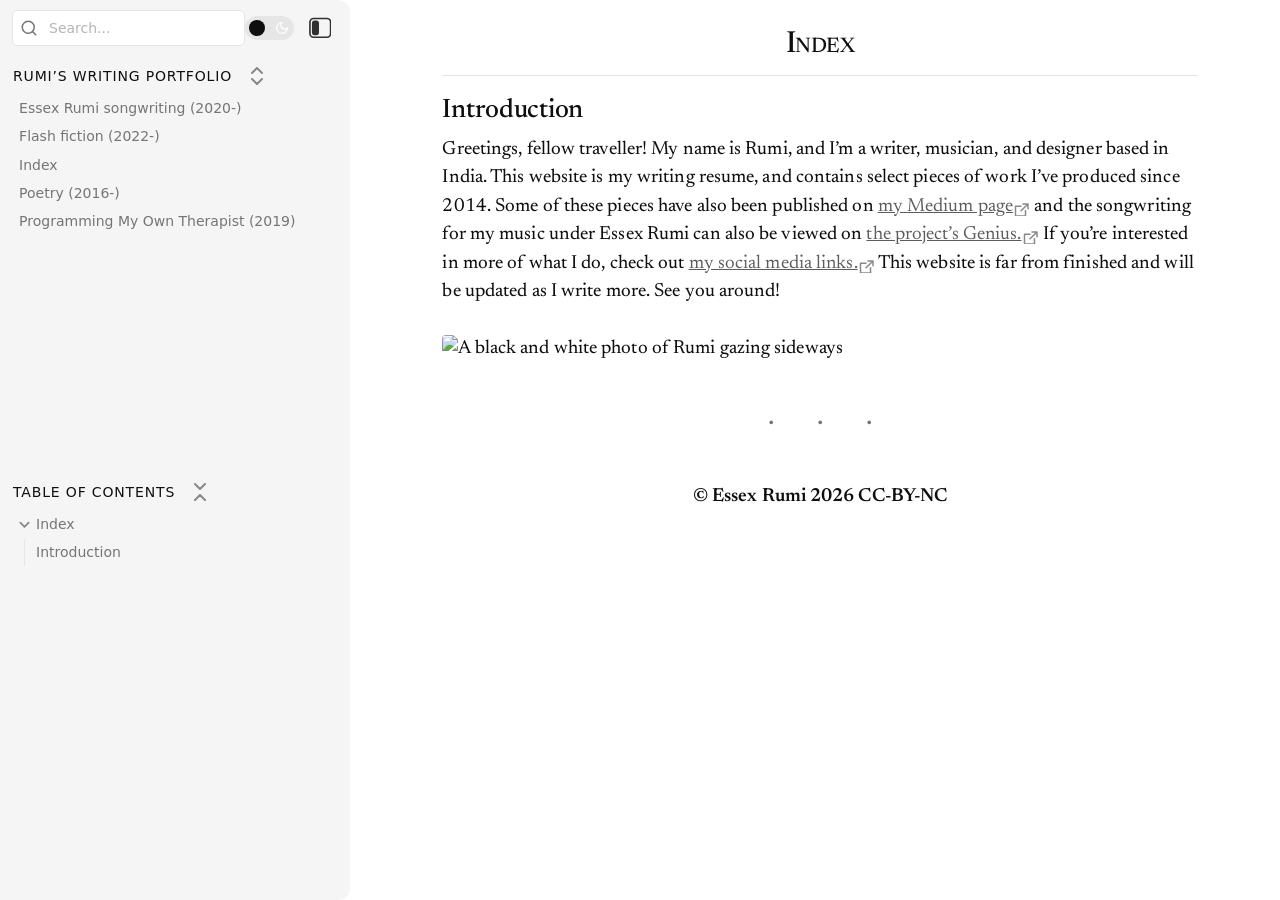
==== writing/index.html @ 27c6ccb7 "Moved files to Writing subdomain" ====
<!DOCTYPE html> <html lang="en"><head>
<title>Index</title>
<base href=".">
<meta name="pathname" content="index.html">
<meta name="description" content="Rumi’s Writing Portfolio - Index">
<meta property="og:title" content="Index">
<meta property="og:description" content="Rumi’s Writing Portfolio - Index">
<meta property="og:type" content="website">
<meta property="og:url" content="index.html">
<meta property="og:image" content="https://i.imgur.com/vzbxaIV.jpeg">
<meta charset="UTF-8"><meta property="og:site_name" content="Rumi’s Writing Portfolio"><meta name="viewport" content="width=device-width, initial-scale=1.0, user-scalable=yes, minimum-scale=1.0, maximum-scale=5.0"><script async="" id="webpage-script" src="site-lib/scripts/webpage.js" onload="this.onload=null;this.setAttribute(&quot;loaded&quot;, &quot;true&quot;)"></script><link rel="icon" href="site-lib/media/favicon.png"><link rel="preload" href="site-lib/styles/snippets.css" as="style" onload="this.onload=null;this.rel='stylesheet'"><noscript><link rel="stylesheet" href="site-lib/styles/snippets.css"></noscript><link rel="stylesheet" href="site-lib/styles/obsidian.css"><link rel="stylesheet" href="site-lib/styles/theme.css"><link rel="preload" href="site-lib/styles/global-variable-styles.css" as="style" onload="this.onload=null;this.rel='stylesheet'"><noscript><link rel="stylesheet" href="site-lib/styles/global-variable-styles.css"></noscript><link rel="preload" href="site-lib/styles/supported-plugins.css" as="style" onload="this.onload=null;this.rel='stylesheet'"><noscript><link rel="stylesheet" href="site-lib/styles/supported-plugins.css"></noscript><link rel="preload" href="site-lib/styles/main-styles.css" as="style" onload="this.onload=null;this.rel='stylesheet'"><noscript><link rel="stylesheet" href="site-lib/styles/main-styles.css"></noscript><style>body{--line-width:40em;--line-width-adaptive:40em;--file-line-width:40em;--sidebar-width:min(20em, 80vw);--collapse-arrow-size:11px;--tree-vertical-spacing:1.3em;--sidebar-margin:12px}:root{background-color:#202124}.sidebar{height:100%;font-size:14px;z-index:10;min-width:calc(var(--sidebar-width) + var(--divider-width-hover));max-width:calc(var(--sidebar-width) + var(--divider-width-hover));position:relative;overflow:hidden;overflow:clip;transition:min-width ease-in-out,max-width ease-in-out;transition-duration:.2s;contain:size}#left-sidebar{left:0}#right-sidebar{right:0}.sidebar.is-collapsed{min-width:0;max-width:0}.sidebar.floating{position:absolute}.sidebar .leaf-content{height:100%;min-width:calc(var(--sidebar-width) - var(--divider-width-hover));top:0;padding:var(--sidebar-margin);padding-top:4em;line-height:var(--line-height-tight);background-color:var(--background-secondary);transition:background-color,border-right,border-left,box-shadow;transition-duration:var(--color-fade-speed);transition-timing-function:ease-in-out;position:absolute;display:flex;flex-direction:column}.sidebar:not(.is-collapsed) .leaf-content{min-width:calc(max(100%,var(--sidebar-width)) - 3px);max-width:calc(max(100%,var(--sidebar-width)) - 3px)}#left-sidebar-content{left:0;border-top-right-radius:var(--radius-l);border-bottom-right-radius:var(--radius-l)}#right-sidebar-content{right:0;border-top-left-radius:var(--radius-l);border-bottom-left-radius:var(--radius-l)}.sidebar #left-sidebar-content,.sidebar #right-sidebar-content{contain:none!important;container-type:normal!important;animation:none!important}.sidebar:has(.leaf-content:empty):has(.topbar-content:empty){display:none}.sidebar-topbar{height:calc(2.3em + 2 * var(--sidebar-margin));width:var(--sidebar-width);padding:var(--sidebar-margin);z-index:1;position:fixed;display:flex;align-items:center;transition:width ease-in-out;transition-duration:inherit}.sidebar.is-collapsed .sidebar-topbar{width:calc(2.3em + var(--sidebar-margin) * 2)}.sidebar .sidebar-topbar.is-collapsed{width:0}#left-sidebar .sidebar-topbar{left:0;flex-direction:row;border-top-right-radius:var(--radius-l)}#right-sidebar .sidebar-topbar{right:0;flex-direction:row-reverse;border-top-left-radius:var(--radius-l)}#left-sidebar .topbar-content{margin-right:calc(2.3em + var(--sidebar-margin));flex-direction:row}#right-sidebar .topbar-content{margin-left:calc(2.3em + var(--sidebar-margin));flex-direction:row-reverse}.topbar-content{overflow:hidden visible;overflow:clip visible;width:100%;height:100%;display:flex;align-items:center;transition:inherit}.sidebar.is-collapsed .topbar-content{width:0;transition:inherit}.clickable-icon.sidebar-collapse-icon{background-color:transparent;color:var(--icon-color-focused);padding:2px!important;margin:0!important;height:100%!important;width:2.3em!important;margin-inline:0.14em!important;position:absolute}#left-sidebar .clickable-icon.sidebar-collapse-icon{right:var(--sidebar-margin)}#right-sidebar .clickable-icon.sidebar-collapse-icon{transform:scaleX(-1);transform-origin:center;left:var(--sidebar-margin)}.clickable-icon.sidebar-collapse-icon svg.svg-icon{width:80%;height:80%}.sidebar:not(.is-collapsed) .clickable-icon.sidebar-collapse-icon svg.svg-icon .sidebar-toggle-icon-inner{width:24%}.feature-title{margin-left:1px;text-transform:uppercase;letter-spacing:.06em;margin-top:.75em;margin-bottom:.75em}.feature-header{display:flex;align-items:center;padding-top:0;font-size:1em;padding-left:0}body.floating-sidebars .sidebar{position:absolute}body{transition:background-color var(--color-fade-speed) ease-in-out}#navbar:not(:empty){display:flex;align-items:center;justify-content:space-between;padding:.5em 1em;width:100%}#main{display:flex;flex-direction:column;height:100%;width:100%;align-items:stretch;justify-content:center}#main-horizontal{display:flex;flex-direction:row;flex-grow:1;width:100%;align-items:stretch;justify-content:center}#center-content{flex-basis:100%;max-width:100%;width:100%;height:100%;display:flex;flex-direction:column;align-items:center;transition:opacity .2s ease-in-out;contain:inline-size}.hide{opacity:0!important;transition:opacity .2s ease-in-out;pointer-events:none}#center-content>.obsidian-document{padding-left:2em;padding-right:1em;margin-bottom:0;width:100%;width:-webkit-fill-available;width:-moz-available;width:fill-available;transition:background-color var(--color-fade-speed) ease-in-out;border-top-right-radius:var(--window-radius,var(--radius-m));border-top-left-radius:var(--window-radius,var(--radius-m));overflow-x:hidden!important;overflow-y:auto!important;display:flex!important;flex-direction:column!important;align-items:center!important;contain:inline-size}body #center-content>.obsidian-document>.markdown-preview-sizer{padding-bottom:80vh;width:100%;max-width:var(--line-width);flex-basis:var(--line-width);transition:background-color var(--color-fade-speed) ease-in-out;contain:inline-size}#center-content>.obsidian-document>div{width:100%!important;transition:background-color var(--color-fade-speed) ease-in-out;contain:inline-size}#center-content>.obsidian-document:not([data-type=markdown]).embed{display:flex;padding:1em;height:100%;width:100%;align-items:center;justify-content:center}#center-content>.obsidian-document:not([data-type=markdown]).embed>*{max-width:100%;max-height:100%;object-fit:contain}:not(h1,h2,h3,h4,h5,h6,li):has(> :is(.math,table)){overflow-x:auto!important}#center-content>.obsidian-document:not([data-type=markdown]){overflow-x:auto;contain:content;padding:0;margin:0;height:100%}.obsidian-document[data-type=attachment]{display:flex;flex-direction:column;align-items:center;justify-content:center;height:100%;width:100%}.obsidian-document[data-type=attachment]>*{outline:0;border:none;box-shadow:none}.obsidian-document[data-type=attachment] :is(img){max-width:90%;max-height:90%;object-fit:contain}.obsidian-document[data-type=attachment]>:is(audio){width:100%;max-width:min(90%,var(--line-width))}.obsidian-document[data-type=attachment]>:is(embed,iframe,video){width:100%;height:100%;max-width:100%;max-height:100%;object-fit:contain}.canvas-wrapper>:is(.header,.footer){z-index:100;position:absolute;display:flex;justify-content:center;flex-direction:column;width:100%;align-items:center}.scroll-highlight{position:absolute;width:100%;height:100%;pointer-events:none;z-index:1000;background-color:hsla(var(--color-accent-hsl),.25);opacity:0;padding:1em;inset:50%;translate:-50% -50%;border-radius:var(--radius-s)}</style><script defer="">async function loadIncludes(){let e=document.querySelectorAll("link[itemprop='include']");for(const t of e){let e=t.getAttribute("href");try{let o="";if(e.startsWith("https:")||e.startsWith("http:")||"file:"!=window.location.protocol){const n=await fetch(e);if(!n.ok){console.log("Could not include file: "+e),t?.remove();continue}o=await n.text()}else{const t=document.getElementById(btoa(encodeURI(e)));if(t){const e=JSON.parse(decodeURI(atob(t.getAttribute("value")??"")));o=e?.data??""}}let n=document.createRange().createContextualFragment(o);t.before(n),t.remove(),console.log("Included text: "+o),console.log("Included file: "+e)}catch(o){t?.remove(),console.log("Could not include file: "+e,o);continue}}}document.addEventListener("DOMContentLoaded",(()=>{loadIncludes()}));let isFileProtocol="file:"==location.protocol;function waitLoadScripts(e,t){let o=e.map((e=>document.getElementById(e+"-script")));!function e(n){let l=o[n],c=n+1;l?(l&&"true"!=l.getAttribute("loaded")||n<o.length&&e(c),n<o.length&&l.addEventListener("load",(()=>e(c)))):n<o.length?e(c):t()}(0)}</script></head><body class="publish css-settings-manager mod-windows is-hidden-frameless styled-scrollbars show-view-header minimal-default-light minimal-flexoki-dark borders-none colorful-frame links-int-on links-ext-on full-width-media trim-cols h1-l sidebar-tabs-plain-square tab-names-on table-lines tabs-plain-square is-focused"><script defer="">let theme=localStorage.getItem("theme")||(window.matchMedia("(prefers-color-scheme: dark)").matches?"dark":"light");"dark"==theme?(document.body.classList.add("theme-dark"),document.body.classList.remove("theme-light")):(document.body.classList.add("theme-light"),document.body.classList.remove("theme-dark")),window.innerWidth<480?document.body.classList.add("is-phone"):window.innerWidth<768?document.body.classList.add("is-tablet"):window.innerWidth<1024?document.body.classList.add("is-small-screen"):document.body.classList.add("is-large-screen")</script><div id="main"><div id="navbar"></div><div id="main-horizontal"><div id="left-content" class="leaf" style="--sidebar-width: var(--sidebar-width-left);"><div id="left-sidebar" class="sidebar"><div class="sidebar-handle"></div><div class="sidebar-topbar"><div class="topbar-content"><div id="search-container"><div id="search-wrapper"><input enterkeyhint="search" type="search" spellcheck="false" placeholder="Search..."><div aria-label="Clear search" id="search-clear-button"></div></div></div><label class="theme-toggle-container" for="theme-toggle-input" id=""><input class="theme-toggle-input" type="checkbox" id="theme-toggle-input"><div class="toggle-background"></div></label></div><div class="clickable-icon sidebar-collapse-icon"><svg xmlns="http://www.w3.org/2000/svg" width="24" height="24" viewBox="0 0 24 24" fill="none" stroke="currentColor" stroke-width="2" stroke-linecap="round" stroke-linejoin="round" class="svg-icon sidebar-toggle-button-icon"><rect x="1" y="2" width="22" height="20" rx="4"></rect><rect x="4" y="5" width="2" height="14" rx="2" fill="currentColor" class="sidebar-toggle-icon-inner"></rect></svg></div></div><div class="sidebar-content-wrapper"><div id="left-sidebar-content" class="leaf-content"><link itemprop="include" href="site-lib/html/file-tree-content.html"><div id="outline" class=" tree-container"><div class="feature-header"><div class="feature-title">Table Of Contents</div><button class="clickable-icon nav-action-button tree-collapse-all" aria-label="Collapse All"><svg xmlns="http://www.w3.org/2000/svg" width="24" height="24" viewBox="0 0 24 24" fill="none" stroke="currentColor" stroke-width="2" stroke-linecap="round" stroke-linejoin="round"></svg></button></div><div class="tree-item mod-collapsible" data-depth="1"><a class="tree-item-self is-clickable mod-collapsible" href="#Index_0" data-path="#Index_0"><div class="tree-item-icon collapse-icon"><svg xmlns="http://www.w3.org/2000/svg" width="24" height="24" viewBox="0 0 24 24" fill="none" stroke="currentColor" stroke-width="2" stroke-linecap="round" stroke-linejoin="round" class="svg-icon right-triangle"><path d="M3 8L12 17L21 8"></path></svg></div><div class="tree-item-inner heading-link" heading-name="Index">Index</div></a><div class="tree-item-children"><div class="tree-item" data-depth="2"><a class="tree-item-self is-clickable" href="#Introduction_0" data-path="#Introduction_0"><div class="tree-item-inner heading-link" heading-name="Introduction">Introduction</div></a><div class="tree-item-children"></div></div></div></div></div></div></div><script defer="">let ls = document.querySelector("#left-sidebar"); ls.classList.toggle("is-collapsed", window.innerWidth < 768); ls.style.setProperty("--sidebar-width", localStorage.getItem("sidebar-left-width"));</script></div></div><div id="center-content" class="leaf"><div class="obsidian-document markdown-preview-view markdown-rendered node-insert-event is-readable-line-width show-indentation-guide" data-type="markdown"><style id="MJX-CHTML-styles"></style><div class="markdown-preview-sizer markdown-preview-section"><div class="header"><h1 class="page-title heading" id="Index_0">Index</h1><div class="data-bar"></div></div><div class="markdown-preview-pusher" style="width: 1px; height: 0.1px; margin-bottom: 0px;"></div><div class="el-h2"><h2 data-heading="Introduction" dir="auto" class="heading" id="Introduction_0"><span class="heading-collapse-indicator collapse-indicator collapse-icon"><svg xmlns="http://www.w3.org/2000/svg" width="24" height="24" viewBox="0 0 24 24" fill="none" stroke="currentColor" stroke-width="2" stroke-linecap="round" stroke-linejoin="round" class="svg-icon right-triangle"><path d="M3 8L12 17L21 8"></path></svg></span>Introduction</h2></div><div class="el-p"><p dir="auto">Greetings, fellow traveller! My name is Rumi, and I’m a writer, musician, and designer based in India. This website is my writing resume, and contains select pieces of work I’ve produced since 2014. Some of these pieces have also been published on <a data-tooltip-position="top" aria-label="https://essexrumi.medium.com/" rel="noopener nofollow" class="external-link is-unresolved" href="https://essexrumi.medium.com/" target="_self">my Medium page</a> and the songwriting for my music under Essex Rumi can also be viewed on <a data-tooltip-position="top" aria-label="https://genius.com/artists/Essex-rumi" rel="noopener nofollow" class="external-link is-unresolved" href="https://genius.com/artists/Essex-rumi" target="_self">the project’s Genius.</a> If you’re interested in more of what I do, check out <a data-tooltip-position="top" aria-label="https://linktr.ee/essexrumi" rel="noopener nofollow" class="external-link is-unresolved" href="https://linktr.ee/essexrumi" target="_self">my social media links.</a> This website is far from finished and will be updated as I write more. See you around!<br>
<br>
<img alt="A black and white photo of Rumi gazing sideways" src="https://i.imgur.com/vzbxaIV.jpeg" referrerpolicy="no-referrer" target="_self" class="is-unresolved"></p></div><div class="el-hr"><hr></div><div class="el-p"><p dir="auto"><b> </b></p><center><b> © Essex Rumi 2026 CC-BY-NC </b></center><b> </b><p dir="auto"></p></div><div class="footer"><div class="data-bar"></div></div></div></div></div><div id="right-content" class="leaf" style="--sidebar-width: var(--sidebar-width-right);"><div id="right-sidebar" class="sidebar"><div class="sidebar-handle"></div><div class="sidebar-topbar"><div class="topbar-content"></div><div class="clickable-icon sidebar-collapse-icon"><svg xmlns="http://www.w3.org/2000/svg" width="24" height="24" viewBox="0 0 24 24" fill="none" stroke="currentColor" stroke-width="2" stroke-linecap="round" stroke-linejoin="round" class="svg-icon sidebar-toggle-button-icon"><rect x="1" y="2" width="22" height="20" rx="4"></rect><rect x="4" y="5" width="2" height="14" rx="2" fill="currentColor" class="sidebar-toggle-icon-inner"></rect></svg></div></div><div class="sidebar-content-wrapper"><div id="right-sidebar-content" class="leaf-content"></div></div><script defer="">let rs = document.querySelector("#right-sidebar"); rs.classList.toggle("is-collapsed", window.innerWidth < 768); rs.style.setProperty("--sidebar-width", localStorage.getItem("sidebar-right-width"));</script></div></div></div></div></body></html>
---- writing/site-lib/styles/snippets.css ----
:root{--fs:1.9}.cm-s-obsidian pre.cm-line{line-height:var(--fs)!important}.cm-content .HyperMD-codeblock{line-height:var(--fs)!important}.markdown-source-view.is-live-preview .HyperMD-codeblock .cm-line,.markdown-source-view:not(.is-live-preview) .HyperMD-codeblock .cm-line{line-height:var(--fs)!important}.cm-line:has(span.cm-inline-code){line-height:var(--fs)!important}.markdown-rendered pre{line-height:var(--fs)!important}.markdown-rendered pre code{line-height:var(--fs)!important}.markdown-rendered code:not(pre code){line-height:var(--fs)!important}.clickable-icon[aria-label*="Current view:"]{display:none}.markdown-preview-view pre code,.markdown-source-view.mod-cm6 .cm-editor .cm-content .HyperMD-codeblock{padding-left:0!important;padding-right:0!important}.markdown-preview-view code,.markdown-source-view.mod-cm6 .cm-editor .cm-content .cm-inline-code{padding-left:0!important;padding-right:0!important}.theme-dark .status-bar{color:#8c8c8c!important}.theme-dark .status-bar:hover{color:#8c8c8c!important}#main-horizontal-right{font-size:small}:root{--fs:-0.1em}.cm-s-obsidian .HyperMD-codeblock{letter-spacing:var(--fs)}.markdown-source-view.mod-cm6 .cm-inline-code{letter-spacing:var(--fs)}.markdown-source-view.mod-cm6 .cm-line span.cm-inline-code{letter-spacing:var(--fs)}.markdown-source-view.mod-cm6 .cm-line span.cm-comment,.markdown-source-view.mod-cm6 .cm-line span.cm-string{letter-spacing:var(--fs)}.CodeMirror pre span.cm-inline-code{letter-spacing:var(--fs)}.CodeMirror pre span.cm-comment,.CodeMirror pre span.cm-string{letter-spacing:var(--fs)}body{--text-letter-spacing:0.005em}.cm-s-obsidian,.markdown-preview-view,.markdown-rendered{letter-spacing:var(--text-letter-spacing)}.cm-s-obsidian .cm-line-code,.cm-s-obsidian .cm-line-inline-code,.markdown-preview-view code,.markdown-preview-view pre{letter-spacing:normal}.theme-dark{-webkit-font-smoothing:antialiased;-moz-osx-font-smoothing:grayscale;text-rendering:optimizeLegibility;-webkit-tap-highlight-color:transparent}.theme-light{-webkit-font-smoothing:antialiased;-moz-osx-font-smoothing:grayscale;text-rendering:optimizeLegibility;-webkit-tap-highlight-color:transparent}.theme-dark{--normal-weight:340;--code-weight:230}.theme-light{--normal-weight:440;--code-weight:400}.cm-hmd-frontmatter,.cm-s-obsidian .HyperMD-codeblock,.cm-s-obsidian .HyperMD-table-row,.cm-s-obsidian span.cm-inline-code,.markdown-preview-view code{font-weight:var(--code-weight)!important}.view-header-breadcrumb,.view-header-breadcrumb-separator,.view-header-title{font-size:13.5px}body{--hr-thickness:0px}.markdown-rendered hr,.markdown-source-view hr{border:none;background-color:transparent;text-align:center;margin-block:1.75em;padding-bottom:.5em}.markdown-rendered hr::after,.markdown-source-view hr::after{content:"...";display:inline-block;letter-spacing:1.5em;padding-left:1.5em;font-size:1.5em;color:var(--text-muted)}h1{text-align:center}h1+h2{margin-top:.8em!important}h2+h3{margin-top:.8em!important}
---- writing/site-lib/styles/snippets.css ----
:root{--fs:1.9}.cm-s-obsidian pre.cm-line{line-height:var(--fs)!important}.cm-content .HyperMD-codeblock{line-height:var(--fs)!important}.markdown-source-view.is-live-preview .HyperMD-codeblock .cm-line,.markdown-source-view:not(.is-live-preview) .HyperMD-codeblock .cm-line{line-height:var(--fs)!important}.cm-line:has(span.cm-inline-code){line-height:var(--fs)!important}.markdown-rendered pre{line-height:var(--fs)!important}.markdown-rendered pre code{line-height:var(--fs)!important}.markdown-rendered code:not(pre code){line-height:var(--fs)!important}.clickable-icon[aria-label*="Current view:"]{display:none}.markdown-preview-view pre code,.markdown-source-view.mod-cm6 .cm-editor .cm-content .HyperMD-codeblock{padding-left:0!important;padding-right:0!important}.markdown-preview-view code,.markdown-source-view.mod-cm6 .cm-editor .cm-content .cm-inline-code{padding-left:0!important;padding-right:0!important}.theme-dark .status-bar{color:#8c8c8c!important}.theme-dark .status-bar:hover{color:#8c8c8c!important}#main-horizontal-right{font-size:small}:root{--fs:-0.1em}.cm-s-obsidian .HyperMD-codeblock{letter-spacing:var(--fs)}.markdown-source-view.mod-cm6 .cm-inline-code{letter-spacing:var(--fs)}.markdown-source-view.mod-cm6 .cm-line span.cm-inline-code{letter-spacing:var(--fs)}.markdown-source-view.mod-cm6 .cm-line span.cm-comment,.markdown-source-view.mod-cm6 .cm-line span.cm-string{letter-spacing:var(--fs)}.CodeMirror pre span.cm-inline-code{letter-spacing:var(--fs)}.CodeMirror pre span.cm-comment,.CodeMirror pre span.cm-string{letter-spacing:var(--fs)}body{--text-letter-spacing:0.005em}.cm-s-obsidian,.markdown-preview-view,.markdown-rendered{letter-spacing:var(--text-letter-spacing)}.cm-s-obsidian .cm-line-code,.cm-s-obsidian .cm-line-inline-code,.markdown-preview-view code,.markdown-preview-view pre{letter-spacing:normal}.theme-dark{-webkit-font-smoothing:antialiased;-moz-osx-font-smoothing:grayscale;text-rendering:optimizeLegibility;-webkit-tap-highlight-color:transparent}.theme-light{-webkit-font-smoothing:antialiased;-moz-osx-font-smoothing:grayscale;text-rendering:optimizeLegibility;-webkit-tap-highlight-color:transparent}.theme-dark{--normal-weight:340;--code-weight:230}.theme-light{--normal-weight:440;--code-weight:400}.cm-hmd-frontmatter,.cm-s-obsidian .HyperMD-codeblock,.cm-s-obsidian .HyperMD-table-row,.cm-s-obsidian span.cm-inline-code,.markdown-preview-view code{font-weight:var(--code-weight)!important}.view-header-breadcrumb,.view-header-breadcrumb-separator,.view-header-title{font-size:13.5px}body{--hr-thickness:0px}.markdown-rendered hr,.markdown-source-view hr{border:none;background-color:transparent;text-align:center;margin-block:1.75em;padding-bottom:.5em}.markdown-rendered hr::after,.markdown-source-view hr::after{content:"...";display:inline-block;letter-spacing:1.5em;padding-left:1.5em;font-size:1.5em;color:var(--text-muted)}h1{text-align:center}h1+h2{margin-top:.8em!important}h2+h3{margin-top:.8em!important}
---- writing/site-lib/styles/obsidian.css ----
.dialog{--csstools-light-dark-toggle--4:var(--csstools-color-scheme--dark) white;--dialog-bg-color:var(--csstools-light-dark-toggle--4, #1c1b22);--csstools-light-dark-toggle--5:var(--csstools-color-scheme--dark) white;--dialog-border-color:var(--csstools-light-dark-toggle--5, #1c1b22);--csstools-light-dark-toggle--33:var(--csstools-color-scheme--dark) rgba(58, 57, 68, 0.2);--dialog-shadow:0 2px 14px 0 var(--csstools-light-dark-toggle--33, #15141a);--csstools-light-dark-toggle--6:var(--csstools-color-scheme--dark) #15141a;--text-primary-color:var(--csstools-light-dark-toggle--6, #fbfbfe);--csstools-light-dark-toggle--7:var(--csstools-color-scheme--dark) #5b5b66;--text-secondary-color:var(--csstools-light-dark-toggle--7, #cfcfd8);--hover-filter:brightness(0.9);--csstools-light-dark-toggle--8:var(--csstools-color-scheme--dark) #0060df;--link-fg-color:var(--csstools-light-dark-toggle--8, #0df);--csstools-light-dark-toggle--9:var(--csstools-color-scheme--dark) #0250bb;--link-hover-fg-color:var(--csstools-light-dark-toggle--9, #80ebff);--csstools-light-dark-toggle--10:var(--csstools-color-scheme--dark) #f0f0f4;--separator-color:var(--csstools-light-dark-toggle--10, #52525e);--textarea-border-color:#8f8f9d;--csstools-light-dark-toggle--11:var(--csstools-color-scheme--dark) white;--textarea-bg-color:var(--csstools-light-dark-toggle--11, #42414d);--textarea-fg-color:var(--text-secondary-color);--csstools-light-dark-toggle--12:var(--csstools-color-scheme--dark) #f0f0f4;--radio-bg-color:var(--csstools-light-dark-toggle--12, #2b2a33);--csstools-light-dark-toggle--13:var(--csstools-color-scheme--dark) #fbfbfe;--radio-checked-bg-color:var(--csstools-light-dark-toggle--13, #15141a);--radio-border-color:#8f8f9d;--csstools-light-dark-toggle--14:var(--csstools-color-scheme--dark) #0060df;--radio-checked-border-color:var(--csstools-light-dark-toggle--14, #0df);--csstools-light-dark-toggle--34:var(--csstools-color-scheme--dark) rgba(21, 20, 26, 0.07);--button-secondary-bg-color:var(--csstools-light-dark-toggle--34, rgba(251, 251, 254, 0.07));--button-secondary-fg-color:var(--text-primary-color);--button-secondary-border-color:var(--button-secondary-bg-color);--csstools-light-dark-toggle--35:var(--csstools-color-scheme--dark) rgba(21, 20, 26, 0.21);--button-secondary-active-bg-color:var(--csstools-light-dark-toggle--35, rgba(251, 251, 254, 0.21));--button-secondary-active-fg-color:var(--button-secondary-fg-color);--button-secondary-active-border-color:var(--button-secondary-bg-color);--csstools-light-dark-toggle--36:var(--csstools-color-scheme--dark) rgba(21, 20, 26, 0.14);--button-secondary-hover-bg-color:var(--csstools-light-dark-toggle--36, rgba(251, 251, 254, 0.14));--button-secondary-hover-fg-color:var(--button-secondary-fg-color);--button-secondary-hover-border-color:var(--button-secondary-hover-bg-color);--button-secondary-disabled-bg-color:var(--button-secondary-bg-color);--button-secondary-disabled-border-color:var(--button-secondary-border-color);--button-secondary-disabled-fg-color:var(--button-secondary-fg-color);--csstools-light-dark-toggle--15:var(--csstools-color-scheme--dark) #0060df;--button-primary-bg-color:var(--csstools-light-dark-toggle--15, #0df);--csstools-light-dark-toggle--16:var(--csstools-color-scheme--dark) #fbfbfe;--button-primary-fg-color:var(--csstools-light-dark-toggle--16, #15141a);--button-primary-border-color:var(--button-primary-bg-color);--csstools-light-dark-toggle--17:var(--csstools-color-scheme--dark) #054096;--button-primary-active-bg-color:var(--csstools-light-dark-toggle--17, #aaf2ff);--button-primary-active-fg-color:var(--button-primary-fg-color);--button-primary-active-border-color:var(--button-primary-active-bg-color);--csstools-light-dark-toggle--18:var(--csstools-color-scheme--dark) #0250bb;--button-primary-hover-bg-color:var(--csstools-light-dark-toggle--18, #80ebff);--button-primary-hover-fg-color:var(--button-primary-fg-color);--button-primary-hover-border-color:var(--button-primary-hover-bg-color);--button-primary-disabled-bg-color:var(--button-primary-bg-color);--button-primary-disabled-border-color:var(--button-primary-border-color);--button-primary-disabled-fg-color:var(--button-primary-fg-color);--button-disabled-opacity:0.4;--csstools-light-dark-toggle--19:var(--csstools-color-scheme--dark) white;--input-text-bg-color:var(--csstools-light-dark-toggle--19, #42414d);--input-text-fg-color:var(--text-primary-color);font-variant:normal;font-size:13px;font-weight:400;line-height:150%;border-radius:4px;padding:12px 16px;--csstools-light-dark-toggle--37:var(--csstools-color-scheme--dark) white;border:1px solid var(--dialog-border-color);--csstools-light-dark-toggle--38:var(--csstools-color-scheme--dark) white;background:var(--dialog-bg-color);--csstools-light-dark-toggle--39:var(--csstools-color-scheme--dark) #15141a;color:var(--text-primary-color);--csstools-light-dark-toggle--40:var(--csstools-color-scheme--dark) rgba(58, 57, 68, 0.2);box-shadow:var(--dialog-shadow)}@supports (color:light-dark(red,red)){.dialog{--dialog-bg-color:light-dark(white, #1c1b22);--dialog-border-color:light-dark(white, #1c1b22);--dialog-shadow:0 2px 14px 0 light-dark(rgba(58, 57, 68, 0.2), #15141a);--text-primary-color:light-dark(#15141a, #fbfbfe);--text-secondary-color:light-dark(#5b5b66, #cfcfd8);--link-fg-color:light-dark(#0060df, #0df);--link-hover-fg-color:light-dark(#0250bb, #80ebff);--separator-color:light-dark(#f0f0f4, #52525e);--textarea-bg-color:light-dark(white, #42414d);--radio-bg-color:light-dark(#f0f0f4, #2b2a33);--radio-checked-bg-color:light-dark(#fbfbfe, #15141a);--radio-checked-border-color:light-dark(#0060df, #0df);--button-secondary-bg-color:light-dark(
    rgba(21, 20, 26, 0.07),
    rgba(251, 251, 254, 0.07)
  );--button-secondary-active-bg-color:light-dark(
    rgba(21, 20, 26, 0.21),
    rgba(251, 251, 254, 0.21)
  );--button-secondary-hover-bg-color:light-dark(
    rgba(21, 20, 26, 0.14),
    rgba(251, 251, 254, 0.14)
  );--button-primary-bg-color:light-dark(#0060df, #0df);--button-primary-fg-color:light-dark(#fbfbfe, #15141a);--button-primary-active-bg-color:light-dark(#054096, #aaf2ff);--button-primary-hover-bg-color:light-dark(#0250bb, #80ebff);--input-text-bg-color:light-dark(white, #42414d)}}.dialog *{--csstools-light-dark-toggle--33:var(--csstools-color-scheme--dark) rgba(58, 57, 68, 0.2);--dialog-shadow:0 2px 14px 0 var(--csstools-light-dark-toggle--33, #15141a)}.dialog *{--csstools-light-dark-toggle--34:var(--csstools-color-scheme--dark) rgba(21, 20, 26, 0.07);--button-secondary-bg-color:var(--csstools-light-dark-toggle--34, rgba(251, 251, 254, 0.07))}.dialog *{--csstools-light-dark-toggle--35:var(--csstools-color-scheme--dark) rgba(21, 20, 26, 0.21);--button-secondary-active-bg-color:var(--csstools-light-dark-toggle--35, rgba(251, 251, 254, 0.21))}.dialog *{--csstools-light-dark-toggle--36:var(--csstools-color-scheme--dark) rgba(21, 20, 26, 0.14);--button-secondary-hover-bg-color:var(--csstools-light-dark-toggle--36, rgba(251, 251, 254, 0.14))}.dialog *{--csstools-light-dark-toggle--4:var(--csstools-color-scheme--dark) white;--dialog-bg-color:var(--csstools-light-dark-toggle--4, #1c1b22)}.dialog *{--csstools-light-dark-toggle--5:var(--csstools-color-scheme--dark) white;--dialog-border-color:var(--csstools-light-dark-toggle--5, #1c1b22)}.dialog *{--csstools-light-dark-toggle--6:var(--csstools-color-scheme--dark) #15141a;--text-primary-color:var(--csstools-light-dark-toggle--6, #fbfbfe)}.dialog *{--csstools-light-dark-toggle--7:var(--csstools-color-scheme--dark) #5b5b66;--text-secondary-color:var(--csstools-light-dark-toggle--7, #cfcfd8)}.dialog *{--csstools-light-dark-toggle--8:var(--csstools-color-scheme--dark) #0060df;--link-fg-color:var(--csstools-light-dark-toggle--8, #0df)}.dialog *{--csstools-light-dark-toggle--9:var(--csstools-color-scheme--dark) #0250bb;--link-hover-fg-color:var(--csstools-light-dark-toggle--9, #80ebff)}.dialog *{--csstools-light-dark-toggle--10:var(--csstools-color-scheme--dark) #f0f0f4;--separator-color:var(--csstools-light-dark-toggle--10, #52525e)}.dialog *{--csstools-light-dark-toggle--11:var(--csstools-color-scheme--dark) white;--textarea-bg-color:var(--csstools-light-dark-toggle--11, #42414d)}.dialog *{--csstools-light-dark-toggle--12:var(--csstools-color-scheme--dark) #f0f0f4;--radio-bg-color:var(--csstools-light-dark-toggle--12, #2b2a33)}.dialog *{--csstools-light-dark-toggle--13:var(--csstools-color-scheme--dark) #fbfbfe;--radio-checked-bg-color:var(--csstools-light-dark-toggle--13, #15141a)}.dialog *{--csstools-light-dark-toggle--14:var(--csstools-color-scheme--dark) #0060df;--radio-checked-border-color:var(--csstools-light-dark-toggle--14, #0df)}.dialog *{--csstools-light-dark-toggle--15:var(--csstools-color-scheme--dark) #0060df;--button-primary-bg-color:var(--csstools-light-dark-toggle--15, #0df)}.dialog *{--csstools-light-dark-toggle--16:var(--csstools-color-scheme--dark) #fbfbfe;--button-primary-fg-color:var(--csstools-light-dark-toggle--16, #15141a)}.dialog *{--csstools-light-dark-toggle--17:var(--csstools-color-scheme--dark) #054096;--button-primary-active-bg-color:var(--csstools-light-dark-toggle--17, #aaf2ff)}.dialog *{--csstools-light-dark-toggle--18:var(--csstools-color-scheme--dark) #0250bb;--button-primary-hover-bg-color:var(--csstools-light-dark-toggle--18, #80ebff)}.dialog *{--csstools-light-dark-toggle--19:var(--csstools-color-scheme--dark) white;--input-text-bg-color:var(--csstools-light-dark-toggle--19, #42414d)}@media (prefers-color-scheme:dark){.dialog{--hover-filter:brightness(1.4);--button-disabled-opacity:0.6}}@media screen and (forced-colors:active){.dialog{--dialog-bg-color:Canvas;--dialog-border-color:CanvasText;--dialog-shadow:none;--text-primary-color:CanvasText;--text-secondary-color:CanvasText;--hover-filter:none;--link-fg-color:LinkText;--link-hover-fg-color:LinkText;--separator-color:CanvasText;--textarea-border-color:ButtonBorder;--textarea-bg-color:Field;--textarea-fg-color:ButtonText;--radio-bg-color:ButtonFace;--radio-checked-bg-color:ButtonFace;--radio-border-color:ButtonText;--radio-checked-border-color:ButtonText;--button-secondary-bg-color:HighlightText;--button-secondary-fg-color:ButtonText;--button-secondary-border-color:ButtonText;--button-secondary-active-bg-color:HighlightText;--button-secondary-active-fg-color:SelectedItem;--button-secondary-active-border-color:ButtonText;--button-secondary-hover-bg-color:HighlightText;--button-secondary-hover-fg-color:SelectedItem;--button-secondary-hover-border-color:SelectedItem;--button-secondary-disabled-fg-color:GrayText;--button-secondary-disabled-border-color:GrayText;--button-primary-bg-color:ButtonText;--button-primary-fg-color:HighlightText;--button-primary-border-color:ButtonText;--button-primary-active-bg-color:SelectedItem;--button-primary-active-fg-color:HighlightText;--button-primary-active-border-color:ButtonText;--button-primary-hover-bg-color:SelectedItem;--button-primary-hover-fg-color:HighlightText;--button-primary-hover-border-color:SelectedItem;--button-primary-disabled-bg-color:GrayText;--button-primary-disabled-fg-color:ButtonFace;--button-primary-disabled-border-color:GrayText;--button-disabled-opacity:1;--input-text-bg-color:HighlightText;--input-text-fg-color:FieldText}}.dialog .mainContainer :focus-visible{--csstools-light-dark-toggle--28:var(--csstools-color-scheme--dark) #0060df;outline:var(--focus-ring-outline);outline-offset:2px}.dialog .mainContainer .title{display:flex;width:auto;flex-direction:column;justify-content:flex-end;align-items:flex-start;gap:12px}.dialog .mainContainer .title>span{font-size:13px;font-style:normal;font-weight:590;line-height:150%}.dialog .mainContainer .dialogSeparator{width:100%;height:0;margin-top:4px;margin-bottom:4px;border-top:1px solid var(--separator-color);border-bottom:none}.dialog .mainContainer .dialogButtonsGroup{display:flex;gap:12px;align-self:flex-end}.dialog .mainContainer .radio{display:flex;flex-direction:column;align-items:flex-start;gap:4px}.dialog .mainContainer .radio>.radioButton{display:flex;gap:8px;align-self:stretch;align-items:center}.dialog .mainContainer .radio>.radioButton input{appearance:none;box-sizing:border-box;width:16px;height:16px;border-radius:50%;background-color:var(--radio-bg-color);border:1px solid var(--radio-border-color)}.dialog .mainContainer .radio>.radioButton input:hover{filter:var(--hover-filter)}.dialog .mainContainer .radio>.radioButton input:checked{background-color:var(--radio-checked-bg-color);border:4px solid var(--radio-checked-border-color)}.dialog .mainContainer .radio>.radioLabel{display:flex;padding-left:24px;align-items:flex-start;gap:10px;align-self:stretch}.dialog .mainContainer .radio>.radioLabel>span{flex:1 0 0px;font-size:11px;color:var(--text-secondary-color)}.dialog .mainContainer button:not(.toggle-button):not(.closeButton):not(.clearInputButton){border-radius:4px;border:1px solid;font-variant:normal;font-weight:590;font-size:13px;padding:4px 16px;width:auto;height:32px}.dialog .mainContainer button:not(.toggle-button):not(.closeButton):not(.clearInputButton):hover{cursor:pointer;filter:var(--hover-filter)}.dialog .mainContainer button:not(.toggle-button):not(.closeButton):not(.clearInputButton)>span{color:inherit;font:inherit}.dialog .mainContainer button.secondaryButton:not(.toggle-button):not(.closeButton):not(.clearInputButton){color:var(--button-secondary-fg-color);background-color:var(--button-secondary-bg-color);border-color:var(--button-secondary-border-color)}.dialog .mainContainer button.secondaryButton:not(.toggle-button):not(.closeButton):not(.clearInputButton):hover{color:var(--button-secondary-hover-fg-color);background-color:var(--button-secondary-hover-bg-color);border-color:var(--button-secondary-hover-border-color)}.dialog .mainContainer button.secondaryButton:not(.toggle-button):not(.closeButton):not(.clearInputButton):active{color:var(--button-secondary-active-fg-color);background-color:var(--button-secondary-active-bg-color);border-color:var(--button-secondary-active-border-color)}.dialog .mainContainer button.secondaryButton:not(.toggle-button):not(.closeButton):not(.clearInputButton):disabled{background-color:var(--button-secondary-disabled-bg-color);border-color:var(--button-secondary-disabled-border-color);color:var(--button-secondary-disabled-fg-color);opacity:var(--button-disabled-opacity)}.dialog .mainContainer button.primaryButton:not(.toggle-button):not(.closeButton):not(.clearInputButton){color:var(--button-primary-fg-color);background-color:var(--button-primary-bg-color);border-color:var(--button-primary-border-color);opacity:1}.dialog .mainContainer button.primaryButton:not(.toggle-button):not(.closeButton):not(.clearInputButton):hover{color:var(--button-primary-hover-fg-color);background-color:var(--button-primary-hover-bg-color);border-color:var(--button-primary-hover-border-color)}.dialog .mainContainer button.primaryButton:not(.toggle-button):not(.closeButton):not(.clearInputButton):active{color:var(--button-primary-active-fg-color);background-color:var(--button-primary-active-bg-color);border-color:var(--button-primary-active-border-color)}.dialog .mainContainer button.primaryButton:not(.toggle-button):not(.closeButton):not(.clearInputButton):disabled{background-color:var(--button-primary-disabled-bg-color);border-color:var(--button-primary-disabled-border-color);color:var(--button-primary-disabled-fg-color);opacity:var(--button-disabled-opacity)}.dialog .mainContainer button:not(.toggle-button):not(.closeButton):not(.clearInputButton):disabled{pointer-events:none}.dialog .mainContainer a{color:var(--link-fg-color)}.dialog .mainContainer a:hover{color:var(--link-hover-fg-color)}.dialog .mainContainer textarea{font:inherit;padding:8px;resize:none;margin:0;box-sizing:border-box;border-radius:4px;border:1px solid var(--textarea-border-color);background:var(--textarea-bg-color);color:var(--textarea-fg-color)}.dialog .mainContainer textarea:focus{outline-offset:0px;border-color:transparent}.dialog .mainContainer textarea:disabled{pointer-events:none;opacity:.4}.dialog .mainContainer input[type=text]{background-color:var(--input-text-bg-color);color:var(--input-text-fg-color)}.dialog .mainContainer .toggler{display:flex;align-items:center;gap:8px;align-self:stretch}.dialog .mainContainer .toggler>.togglerLabel{user-select:none}:root{--xfa-unfocused-field-background:url("data:image/svg+xml;charset=UTF-8,<svg width='1px' height='1px' xmlns='http://www.w3.org/2000/svg'><rect width='100%' height='100%' style='fill:rgba(0, 54, 255, 0.13);'/></svg>");--xfa-focus-outline:auto}@media screen and (forced-colors:active){:root{--xfa-focus-outline:2px solid CanvasText}}:root{--csstools-color-scheme--dark: ;color-scheme:light dark;--viewer-container-height:0;--pdfViewer-padding-bottom:0;--page-margin:1px auto -8px;--page-border:9px solid transparent;--spreadHorizontalWrapped-margin-LR:-3.5px;--loading-icon-delay:400ms;--csstools-light-dark-toggle--23:var(--csstools-color-scheme--dark) #0060df;--focus-ring-color:var(--csstools-light-dark-toggle--23, #0df);--focus-ring-outline:2px solid var(--focus-ring-color)}@supports (color:light-dark(red,red)){:root{--focus-ring-color:light-dark(#0060df, #0df)}}:root *{--csstools-light-dark-toggle--23:var(--csstools-color-scheme--dark) #0060df;--focus-ring-color:var(--csstools-light-dark-toggle--23, #0df)}@media (prefers-color-scheme:dark){:root{--csstools-color-scheme--dark:initial}}@media screen and (forced-colors:active){:root{--pdfViewer-padding-bottom:9px;--page-margin:8px auto -1px;--page-border:1px solid CanvasText;--spreadHorizontalWrapped-margin-LR:3.5px;--focus-ring-color:CanvasText}}.hiddenCanvasElement,.hiddenCopyElement{position:absolute;top:0;left:0;width:0;height:0;display:none}:root{--h1-weight:700;--h2-weight:600;--h3-weight:600;--h4-weight:600;--h5-weight:600;--h6-weight:600}@supports (font-variation-settings:normal){:root{--h1-weight:700;--h2-weight:680;--h3-weight:660;--h4-weight:640;--h5-weight:620;--h6-weight:600}}body{--anim-duration-none:0;--anim-duration-superfast:70ms;--anim-duration-fast:140ms;--anim-duration-moderate:300ms;--anim-duration-slow:560ms;--anim-motion-smooth:cubic-bezier(0.45, 0.05, 0.55, 0.95);--anim-motion-delay:cubic-bezier(0.65, 0.05, 0.36, 1);--anim-motion-jumpy:cubic-bezier(0.68, -0.55, 0.27, 1.55);--anim-motion-swing:cubic-bezier(0, 0.55, 0.45, 1);--bases-header-border-width:0 0 var(--border-width) 0;--bases-header-height:40px;--bases-header-padding-start:2px;--bases-header-padding-end:2px;--bases-toolbar-label-display:block;--bases-toolbar-badge-display:none;--bases-embed-border-width:0px;--bases-embed-border-color:var(--background-modifier-border);--bases-embed-border-radius:var(--radius-s);--bases-filter-menu-width:520px;--bases-group-heading-property-size:var(--font-ui-smaller);--bases-group-heading-property-weight:var(--font-normal);--bases-group-heading-property-color:var(--text-muted);--bases-group-heading-value-size:var(--font-smaller);--bases-group-heading-value-weight:var(--font-semibold);--bases-group-heading-property-display:block;--bases-table-container-border-width:var(--border-width);--bases-table-container-border-radius:var(--radius-s);--bases-table-group-background:var(--background-primary-alt);--bases-table-header-weight:var(--font-weight);--bases-table-header-color:var(--text-muted);--bases-table-header-icon-display:flex;--bases-table-header-background:var(--background-primary);--bases-table-header-background-hover:var(--background-modifier-hover);--bases-table-header-sort-mask:linear-gradient(to left, transparent var(--size-4-6), black var(--size-4-6));--bases-table-summary-background:var(--background-primary);--bases-table-summary-background-hover:var(--background-modifier-hover);--bases-table-border-color:var(--table-border-color);--bases-table-column-border-width:var(--border-width);--bases-table-group-gap:10px;--bases-table-row-border-width:var(--border-width);--bases-table-row-background-hover:var(--table-row-background-hover);--bases-table-row-height:30px;--bases-table-font-size:var(--font-smaller);--bases-table-column-max-width:300;--bases-table-column-min-width:40;--bases-table-cell-radius-active:2px;--bases-table-cell-shadow-active:0 0 0 2px var(--background-modifier-border-focus);--bases-table-cell-radius-focus:2px;--bases-table-cell-shadow-focus:0 0 0 2px var(--interactive-accent);--bases-table-cell-background-active:var(--background-primary);--bases-table-cell-background-disabled:var(--background-primary-alt);--bases-table-cell-background-selected:var(--table-selection);--bases-cards-background:var(--background-primary);--bases-cards-border-width:var(--border-width);--bases-cards-container-background:transparent;--bases-cards-corner-shape:var(--corner-shape);--bases-cards-cover-background:var(--background-primary-alt);--bases-cards-font-size:var(--font-smaller);--bases-cards-line-height:24px;--bases-cards-radius:var(--radius-m);--bases-cards-scale:1;--bases-cards-shadow-hover:0 0 0 1px var(--background-modifier-border-hover);--bases-cards-shadow:0 0 0 1px var(--background-modifier-border);--blockquote-border-thickness:2px;--blockquote-border-color:var(--interactive-accent);--blockquote-font-style:normal;--blockquote-color:inherit;--blockquote-background-color:transparent;--bold-modifier:200;--bold-color:inherit;--bold-weight:calc(var(--font-weight) + var(--bold-modifier));--border-width:1px;--button-radius:var(--input-radius);--button-corner-shape:var(--corner-shape);--blur-background:color-mix(in srgb, var(--background-primary) var(--blur-opacity-s), transparent) linear-gradient(var(--background-primary), color-mix(in srgb, var(--background-primary) var(--blur-opacity-s), transparent));--blur-opacity-s:65%;--blur-opacity-m:90%;--blur-brightness:1.15;--blur-saturation:1.5;--blur-radius-s:6px;--blur-radius-m:10px;--blur-radius-l:16px;--blur-s:blur(var(--blur-radius-s)) saturate(var(--blur-saturation)) brightness(var(--blur-brightness));--blur-m:blur(var(--blur-radius-m)) saturate(var(--blur-saturation)) brightness(var(--blur-brightness));--blur-l:blur(var(--blur-radius-l)) saturate(var(--blur-saturation)) brightness(var(--blur-brightness));--callout-border-width:0px;--callout-border-opacity:0.25;--callout-padding:var(--size-4-3) var(--size-4-3) var(--size-4-3) var(--size-4-6);--callout-radius:var(--radius-s);--callout-blend-mode:var(--highlight-mix-blend-mode);--callout-title-color:inherit;--callout-title-padding:0;--callout-title-size:inherit;--callout-title-weight:calc(var(--font-weight) + var(--bold-modifier));--callout-content-padding:0;--callout-content-background:transparent;--callout-bug:var(--color-red-rgb);--callout-default:var(--color-blue-rgb);--callout-error:var(--color-red-rgb);--callout-example:var(--color-purple-rgb);--callout-fail:var(--color-red-rgb);--callout-important:var(--color-cyan-rgb);--callout-info:var(--color-blue-rgb);--callout-question:var(--color-orange-rgb);--callout-success:var(--color-green-rgb);--callout-summary:var(--color-cyan-rgb);--callout-tip:var(--color-cyan-rgb);--callout-todo:var(--color-blue-rgb);--callout-warning:var(--color-orange-rgb);--callout-quote:158,158,158;--canvas-background:var(--background-primary);--canvas-card-label-color:var(--text-faint);--canvas-color-1:var(--color-red-rgb);--canvas-color-2:var(--color-orange-rgb);--canvas-color-3:var(--color-yellow-rgb);--canvas-color-4:var(--color-green-rgb);--canvas-color-5:var(--color-cyan-rgb);--canvas-color-6:var(--color-purple-rgb);--canvas-controls-radius:var(--radius-s);--canvas-controls-icon-size:var(--icon-s);--canvas-controls-icon-stroke:var(--icon-s-stroke-width);--canvas-dot-pattern:var(--color-base-30);--caret-color:var(--text-normal);--checkbox-radius:var(--radius-s);--checkbox-size:var(--font-text-size);--checkbox-marker-color:var(--background-primary);--checkbox-color:var(--interactive-accent);--checkbox-color-hover:var(--interactive-accent-hover);--checkbox-border-color:var(--text-faint);--checkbox-border-color-hover:var(--text-muted);--checkbox-margin-inline-start:0.85em;--checklist-done-decoration:line-through;--checklist-done-color:var(--text-muted);--code-white-space:pre-wrap;--code-border-width:0px;--code-border-color:var(--background-modifier-border);--code-bracket-background:var(--background-modifier-hover);--code-radius:var(--radius-s);--code-size:var(--font-smaller);--code-background:var(--background-primary-alt);--code-normal:var(--text-normal);--code-comment:var(--text-faint);--code-function:var(--color-yellow);--code-important:var(--color-orange);--code-keyword:var(--color-pink);--code-operator:var(--color-red);--code-property:var(--color-cyan);--code-punctuation:var(--text-muted);--code-string:var(--color-green);--code-tag:var(--color-red);--code-value:var(--color-purple);--collapse-icon-color:var(--text-faint);--collapse-icon-color-collapsed:var(--text-accent);--cursor:default;--cursor-link:pointer;--dialog-width:560px;--dialog-max-width:80vw;--dialog-max-height:85vh;--divider-color:var(--background-modifier-border);--divider-color-hover:var(--interactive-accent);--divider-width:1px;--divider-width-hover:3px;--divider-vertical-height:calc(100% - var(--header-height));--drag-ghost-background:rgba(0, 0, 0, 0.85);--drag-ghost-text-color:#fff;--dropdown-background-blend-mode:hard-light;--dropdown-background-position:var(--inset-end) var(--dropdown-icon-inset) top 50%,0 0;--dropdown-background-size:var(--dropdown-icon-width) auto,100%;--dropdown-icon-width:1em;--dropdown-icon-inset:0.5em;--dropdown-padding:0 var(--dropdown-padding-end) 0 var(--dropdown-padding-start);--dropdown-padding-start:0.8em;--dropdown-padding-end:1.9em;--embed-max-height:4000px;--embed-canvas-max-height:400px;--embed-background:inherit;--embed-border-start:2px solid var(--interactive-accent);--embed-border-end:none;--embed-border-top:none;--embed-border-bottom:none;--embed-padding:0 0 0 var(--size-4-6);--embed-font-style:inherit;--embed-block-shadow-hover:0 0 0 1px var(--background-modifier-border),inset 0 0 0 1px var(--background-modifier-border);--file-line-width:700px;--file-folding-offset:24px;--file-margins:var(--file-margins-y) var(--file-margins-x);--file-margins-x:var(--size-4-8);--file-margins-y:var(--size-4-8);--file-header-font:var(--font-interface);--file-header-font-size:var(--font-ui-small);--file-header-font-weight:400;--file-header-background:var(--background-primary);--file-header-background-focused:var(--background-primary);--file-header-border:var(--border-width) solid transparent;--file-header-justify:center;--header-height:40px;--font-smallest:0.8em;--font-smaller:0.875em;--font-small:0.933em;--flair-background:var(--interactive-normal);--flair-color:var(--text-normal);--font-ui-smaller:12px;--font-ui-small:13px;--font-ui-medium:15px;--font-ui-large:20px;--font-weight:var(--font-normal);--font-thin:100;--font-extralight:200;--font-light:300;--font-normal:400;--font-medium:500;--font-semibold:600;--font-bold:700;--font-extrabold:800;--font-black:900;--footnote-divider-color-active:var(--metadata-divider-color-focus);--footnote-divider-color:var(--metadata-divider-color);--footnote-divider-width:var(--border-width);--footnote-gap:var(--size-4-1);--footnote-id-color-no-occurrences:var(--text-faint);--footnote-id-color:var(--text-muted);--footnote-id-delimiter:".";--footnote-input-background-active:var(--metadata-input-background-active);--footnote-input-background:var(--metadata-input-background);--footnote-line-height:var(--line-height-normal);--footnote-padding-block:var(--size-2-3);--footnote-padding-inline:var(--size-2-3);--footnote-radius:var(--radius-s);--footnote-size:var(--font-smaller);--graph-controls-width:240px;--graph-text:var(--text-normal);--graph-line:var(--color-base-35, var(--background-modifier-border-focus));--graph-node:var(--text-muted);--graph-node-unresolved:var(--text-faint);--graph-node-focused:var(--text-accent);--graph-node-tag:var(--color-green);--graph-node-attachment:var(--color-yellow);--heading-formatting:var(--text-faint);--heading-spacing:calc(var(--p-spacing) * 2.5);--h1-color:inherit;--h2-color:inherit;--h3-color:inherit;--h4-color:inherit;--h5-color:inherit;--h6-color:inherit;--h1-font:inherit;--h2-font:inherit;--h3-font:inherit;--h4-font:inherit;--h5-font:inherit;--h6-font:inherit;--h1-letter-spacing:-0.015em;--h2-letter-spacing:-0.011em;--h3-letter-spacing:-0.008em;--h4-letter-spacing:-0.005em;--h5-letter-spacing:-0.002em;--h6-letter-spacing:0em;--h1-line-height:1.2;--h2-line-height:1.2;--h3-line-height:1.3;--h4-line-height:1.4;--h5-line-height:var(--line-height-normal);--h6-line-height:var(--line-height-normal);--h1-size:1.618em;--h2-size:1.462em;--h3-size:1.318em;--h4-size:1.188em;--h5-size:1.076em;--h6-size:1em;--h1-style:normal;--h2-style:normal;--h3-style:normal;--h4-style:normal;--h5-style:normal;--h6-style:normal;--h1-variant:normal;--h2-variant:normal;--h3-variant:normal;--h4-variant:normal;--h5-variant:normal;--h6-variant:normal;--hr-color:var(--background-modifier-border);--hr-thickness:2px;--icon-size:var(--icon-m);--icon-stroke:var(--icon-m-stroke-width);--icon-xs:14px;--icon-s:16px;--icon-m:18px;--icon-l:18px;--icon-xl:32px;--icon-xs-stroke-width:2px;--icon-s-stroke-width:2px;--icon-m-stroke-width:1.75px;--icon-l-stroke-width:1.75px;--icon-xl-stroke-width:1.25px;--icon-color:var(--text-muted);--icon-color-hover:var(--text-muted);--icon-color-active:var(--text-accent);--icon-color-focused:var(--text-normal);--icon-opacity:0.85;--icon-opacity-hover:1;--icon-opacity-active:1;--clickable-icon-radius:var(--radius-s);--indent-size:4;--indent-unit:0.5625em;--indentation-guide-width:var(--border-width);--indentation-guide-width-active:var(--border-width);--indentation-guide-color:rgba(var(--mono-rgb-100), 0.12);--indentation-guide-color-active:rgba(var(--mono-rgb-100), 0.3);--indentation-guide-editing-indent:0.85em;--indentation-guide-reading-indent:-0.85em;--indentation-guide-source-indent:0.25em;--inline-title-color:var(--h1-color);--inline-title-font:var(--h1-font);--inline-title-line-height:var(--h1-line-height);--inline-title-size:var(--h1-size);--inline-title-style:var(--h1-style);--inline-title-variant:var(--h1-variant);--inline-title-weight:var(--h1-weight);--inline-title-margin-bottom:0.5em;--input-height:30px;--input-padding:var(--size-4-1) var(--size-4-2);--input-radius:5px;--input-corner-shape:var(--corner-shape);--input-font-weight:var(--font-normal);--input-border-width:var(--border-width);--input-border-width-focus:2px;--input-placeholder-color:var(--text-faint);--input-date-separator:var(--text-faint);--input-icon-inset:var(--size-4-1);--italic-color:inherit;--italic-weight:inherit;--layer-cover:5;--layer-sidedock:10;--layer-status-bar:15;--layer-popover:30;--layer-slides:45;--layer-modal:50;--layer-notice:60;--layer-menu:65;--layer-tooltip:70;--layer-dragged-item:80;--line-height-normal:1.5;--line-height-tight:1.3;--link-color:var(--text-accent);--link-color-hover:var(--text-accent-hover);--link-decoration:underline;--link-decoration-hover:underline;--link-decoration-thickness:auto;--link-weight:var(--font-weight);--link-external-color:var(--text-accent);--link-external-color-hover:var(--text-accent-hover);--link-external-decoration:underline;--link-external-decoration-hover:underline;--link-external-filter:none;--link-unresolved-color:var(--text-accent);--link-unresolved-opacity:0.7;--link-unresolved-filter:none;--link-unresolved-decoration-style:solid;--link-unresolved-decoration-color:hsla(var(--interactive-accent-hsl), 0.3);--list-indent:calc(var(--indent-unit) * var(--indent-size));--list-indent-editing:0.75em;--list-indent-source:0;--list-spacing:0.075em;--list-marker-color:var(--text-faint);--list-marker-color-hover:var(--text-muted);--list-marker-color-collapsed:var(--text-accent);--list-bullet-border:none;--list-bullet-radius:50%;--list-bullet-size:0.3em;--list-bullet-transform:none;--list-numbered-style:decimal;--list-bullet-end-padding:1.3rem;--nav-item-size:var(--font-ui-small);--nav-item-radius:var(--radius-s);--nav-item-color:var(--text-muted);--nav-item-color-hover:var(--text-normal);--nav-item-color-active:var(--text-normal);--nav-item-color-selected:var(--text-normal);--nav-item-color-highlighted:var(--text-accent);--nav-item-background-hover:var(--background-modifier-hover);--nav-item-background-active:var(--background-modifier-hover);--nav-item-background-selected:hsla(var(--color-accent-hsl), 0.15);--nav-item-padding:var(--size-4-1) var(--size-4-2) var(--size-4-1) var(--size-4-6);--nav-item-parent-padding:var(--nav-item-padding);--nav-item-margin-bottom:var(--size-2-1);--nav-item-children-padding-start:var(--size-2-2);--nav-item-children-margin-start:var(--size-4-3);--nav-item-weight:inherit;--nav-item-weight-hover:inherit;--nav-item-weight-active:inherit;--nav-item-white-space:pre;--nav-indentation-guide-width:var(--indentation-guide-width);--nav-indentation-guide-color:var(--indentation-guide-color);--nav-collapse-icon-color:var(--collapse-icon-color);--nav-collapse-icon-color-collapsed:var(--text-faint);--nav-heading-color:var(--text-normal);--nav-heading-color-hover:var(--text-normal);--nav-heading-color-collapsed:var(--text-faint);--nav-heading-color-collapsed-hover:var(--text-muted);--nav-heading-weight:var(--font-medium);--nav-heading-weight-hover:var(--font-medium);--nav-tag-background:transparent;--nav-tag-radius:var(--radius-s);--nav-tag-color:var(--text-faint);--nav-tag-color-hover:var(--text-muted);--nav-tag-color-active:var(--text-muted);--nav-tag-weight:var(--font-semibold);--menu-padding:var(--size-2-3);--menu-shadow:var(--shadow-s);--menu-radius:var(--radius-m);--menu-corner-shape:var(--corner-shape);--menu-background:var(--background-secondary);--menu-border-color:var(--background-modifier-border-hover);--menu-border-width:var(--border-width);--menu-backdrop-filter:none;--menu-scroll-mask:linear-gradient(to bottom, rgba(0, 0, 0, 0.05) 0%, rgba(0, 0, 0, 0.1) 48px);--metadata-background:transparent;--metadata-display-reading:block;--metadata-display-editing:block;--metadata-max-width:none;--metadata-padding:var(--size-4-2) 0;--metadata-border-color:var(--background-modifier-border);--metadata-border-radius:0;--metadata-border-width:0;--metadata-divider-color:var(--background-modifier-border);--metadata-divider-color-hover:transparent;--metadata-divider-color-focus:transparent;--metadata-divider-width:0;--metadata-gap:3px;--metadata-property-padding:0;--metadata-property-radius:6px;--metadata-property-radius-hover:6px;--metadata-property-radius-focus:6px;--metadata-property-corner-shape:var(--corner-shape);--metadata-property-corner-shape-hover:var(--corner-shape);--metadata-property-corner-shape-focus:var(--corner-shape);--metadata-property-background:transparent;--metadata-property-background-hover:transparent;--metadata-property-background-active:var(--background-modifier-hover);--metadata-property-box-shadow-hover:0 0 0 var(--border-width) var(--background-modifier-border-hover);--metadata-property-box-shadow-focus:0 0 0 2px var(--background-modifier-border-focus);--metadata-label-background:transparent;--metadata-label-background-hover:transparent;--metadata-label-background-active:var(--background-modifier-hover);--metadata-label-font:var(--font-interface);--metadata-label-font-size:var(--font-smaller);--metadata-label-font-weight:inherit;--metadata-label-text-color:var(--text-muted);--metadata-label-text-color-hover:var(--text-muted);--metadata-label-width:9em;--metadata-input-height:calc(var(--font-text-size) * 1.75);--metadata-input-text-color:var(--text-normal);--metadata-input-font:var(--font-interface);--metadata-input-font-size:var(--font-smaller);--metadata-input-background:transparent;--metadata-input-background-hover:transparent;--metadata-input-background-active:var(--background-modifier-hover);--metadata-input-longtext-lines:3;--metadata-input-padding:var(--size-4-1) var(--size-4-2);--metadata-sidebar-label-font-size:var(--font-ui-small);--metadata-sidebar-input-font-size:var(--font-ui-small);--modal-background:var(--background-primary);--modal-width:90vw;--modal-header-height:auto;--modal-height:85vh;--modal-max-width:1100px;--modal-max-height:1000px;--modal-max-width-narrow:800px;--modal-shadow:none;--modal-border-width:var(--border-width);--modal-border-color:var(--color-base-40, var(--background-modifier-border-focus));--modal-radius:var(--radius-l);--modal-community-sidebar-width:280px;--pill-color:var(--text-muted);--pill-color-hover:var(--text-normal);--pill-color-remove:var(--text-faint);--pill-color-remove-hover:var(--text-accent);--pill-decoration:none;--pill-decoration-hover:none;--pill-background:transparent;--pill-background-hover:transparent;--pill-border-color:var(--background-modifier-border);--pill-border-color-hover:var(--background-modifier-border-hover);--pill-border-width:var(--border-width);--pill-padding-x:0.65em;--pill-padding-y:0.25em;--pill-radius:2em;--pill-weight:inherit;--p-spacing:1rem;--p-spacing-empty:0rem;--pdf-background:var(--background-primary);--pdf-page-background:var(--background-primary);--pdf-shadow:0 0 0 1px rgba(0, 0, 0, 0.05),0 2px 8px rgba(0, 0, 0, 0.1);--pdf-spread-shadow:0 0 0 1px rgba(0, 0, 0, 0.05);--pdf-sidebar-background:var(--background-primary);--pdf-thumbnail-shadow:0 0 0 1px rgba(0, 0, 0, 0.15),0 2px 8px rgba(0, 0, 0, 0.2);--popover-width:450px;--popover-height:400px;--popover-max-height:95vh;--popover-pdf-width:450px;--popover-pdf-height:400px;--popover-font-size:var(--font-text-size);--prompt-background:var(--background-primary);--prompt-backdrop-filter:none;--prompt-input-height:40px;--prompt-width:700px;--prompt-max-width:80vw;--prompt-max-height:70vh;--prompt-border-width:var(--border-width);--prompt-border-color:var(--color-base-40, var(--background-modifier-border-focus));--corner-shape:round;--radius-s:4px;--radius-m:8px;--radius-l:12px;--radius-xl:16px;--raised-background:var(--blur-background);--raised-blur:var(--blur-s);--raised-shadow:var(--shadow-xs);--raised-mask-display:block;--raised-mask-border-width:0;--raised-mask-background:linear-gradient(to bottom left, white, transparent, white) border-box no-repeat;--raised-mask:linear-gradient(white, white) padding-box,linear-gradient(white, white) border-box;--raised-mask-composite:exclude,add;--ribbon-background:var(--background-secondary);--ribbon-background-collapsed:var(--background-primary);--ribbon-width:44px;--ribbon-padding:var(--size-4-2) var(--size-4-1) var(--size-4-3);--scrollbar-width:12px;--scrollbar-height:12px;--scrollbar-border-width:3px 3px 3px 2px;--scrollbar-radius:var(--radius-l);--scrollbar-active-thumb-bg:rgba(var(--mono-rgb-100), 0.2);--scrollbar-bg:rgba(var(--mono-rgb-100), 0.05);--scrollbar-thumb-bg:rgba(var(--mono-rgb-100), 0.1);--search-clear-button-color:var(--text-muted);--search-clear-button-size:13px;--search-icon-color:var(--text-muted);--search-icon-size:18px;--search-result-background:var(--background-primary);--setting-group-heading-color:var(--text-normal);--setting-group-heading-size:var(--font-ui-medium);--setting-group-heading-weight:var(--font-semibold);--setting-items-background:var(--background-primary-alt);--setting-items-padding:var(--size-4-5);--setting-items-radius:var(--radius-l);--setting-items-border-width:0;--setting-items-border-color:var(--background-modifier-border);--size-2-1:2px;--size-2-2:4px;--size-2-3:6px;--size-4-1:4px;--size-4-2:8px;--size-4-3:12px;--size-4-4:16px;--size-4-5:20px;--size-4-6:24px;--size-4-8:32px;--size-4-9:36px;--size-4-10:40px;--size-4-12:48px;--size-4-16:64px;--size-4-18:72px;--sidebar-markdown-font-size:calc(var(--font-text-size) * 0.9);--sidebar-tab-text-display:none;--sidebar-left-toggle-inner-width:8.33%;--sidebar-right-toggle-inner-width:8.33%;--sidebar-left-toggle-inner-width-open:24%;--sidebar-right-toggle-inner-width-open:24%;--slider-thumb-border-width:var(--border-width);--slider-thumb-border-color:var(--background-modifier-border-hover);--slider-thumb-height:18px;--slider-thumb-width:18px;--slider-thumb-y:-6px;--slider-thumb-radius:var(--slider-thumb-height);--slider-s-thumb-size:15px;--slider-s-thumb-position:-5px;--slider-track-background:var(--background-modifier-border);--slider-track-height:3px;--status-bar-background:var(--background-secondary);--status-bar-border-color:var(--divider-color);--status-bar-border-width:var(--border-width) 0 0 var(--border-width);--status-bar-font-size:var(--font-ui-smaller);--status-bar-text-color:var(--text-muted);--status-bar-position:fixed;--status-bar-radius:var(--radius-m) 0 0 0;--suggestion-background:var(--background-primary);--suggestion-backdrop-filter:none;--sync-avatar-color-current-user:transparent;--sync-avatar-color-1:var(--color-red);--sync-avatar-color-2:var(--color-orange);--sync-avatar-color-3:var(--color-yellow);--sync-avatar-color-4:var(--color-green);--sync-avatar-color-5:var(--color-cyan);--sync-avatar-color-6:var(--color-blue);--sync-avatar-color-7:var(--color-purple);--sync-avatar-color-8:var(--color-pink);--swatch-radius:14px;--swatch-height:22px;--swatch-width:22px;--swatch-shadow:inset 0 0 0 1px rgba(var(--mono-rgb-100), 0.15);--tab-background-active:var(--background-primary);--tab-text-color:var(--text-faint);--tab-text-color-active:var(--text-muted);--tab-text-color-focused:var(--text-muted);--tab-text-color-focused-active:var(--text-muted);--tab-text-color-focused-highlighted:var(--text-accent);--tab-text-color-focused-active-current:var(--text-normal);--tab-font-size:var(--font-ui-small);--tab-font-weight:inherit;--tab-container-background:var(--background-secondary);--tab-divider-color:var(--background-modifier-border-hover);--tab-outline-color:var(--divider-color);--tab-outline-width:1px;--tab-curve:6px;--tab-radius:var(--radius-s);--tab-radius-active:6px 6px 0 0;--tab-width:200px;--tab-max-width:320px;--tab-switcher-menubar-background:linear-gradient(to top, var(--background-secondary), transparent);--tab-switcher-background:var(--background-secondary);--tab-switcher-preview-radius:var(--radius-xl);--tab-switcher-preview-background-shadow:0 4px 30px 2px rgba(0, 0, 0, 0.2);--tab-switcher-preview-shadow:0 0 0 1px rgba(var(--mono-rgb-100), 0.05);--tab-switcher-preview-shadow-active:0 0 0 2px var(--color-accent);--tab-stacked-pane-width:700px;--tab-stacked-header-width:var(--header-height);--tab-stacked-font-size:var(--font-ui-small);--tab-stacked-font-weight:400;--tab-stacked-text-align:start;--tab-stacked-text-transform:rotate(0deg);--tab-stacked-text-writing-mode:vertical-lr;--tab-stacked-shadow:-8px 0 8px 0 rgba(0, 0, 0, 0.05);--table-background:transparent;--table-border-width:1px;--table-border-color:var(--background-modifier-border);--table-white-space:break-spaces;--table-header-background:var(--table-background);--table-header-background-hover:inherit;--table-header-border-width:var(--table-border-width);--table-header-border-color:var(--table-border-color);--table-header-font:inherit;--table-header-size:var(--table-text-size);--table-header-weight:calc(var(--font-weight) + var(--bold-modifier));--table-header-color:var(--text-normal);--table-line-height:var(--line-height-tight);--table-text-size:var(--font-text-size);--table-text-color:inherit;--table-column-min-width:6ch;--table-column-max-width:none;--table-column-alt-background:var(--table-background);--table-column-first-border-width:var(--table-border-width);--table-column-last-border-width:var(--table-border-width);--table-row-background-hover:var(--table-background);--table-row-alt-background:var(--table-background);--table-row-alt-background-hover:var(--table-background);--table-row-last-border-width:var(--table-border-width);--table-selection:hsla(var(--color-accent-hsl), 0.1);--table-selection-blend-mode:var(--highlight-mix-blend-mode);--table-selection-border-color:var(--interactive-accent);--table-selection-border-width:2px;--table-selection-border-radius:4px;--table-cell-vertical-alignment:top;--table-drag-handle-background:transparent;--table-drag-handle-background-active:var(--table-selection-border-color);--table-drag-handle-color:var(--text-faint);--table-drag-handle-color-active:var(--text-on-accent);--table-drop-indicator-half-width:2px;--table-add-button-background:transparent;--table-add-button-border-width:var(--table-border-width);--table-add-button-border-color:var(--background-modifier-border);--tag-size:var(--font-smaller);--tag-color:var(--text-accent);--tag-color-hover:var(--text-accent);--tag-decoration:none;--tag-decoration-hover:none;--tag-background:hsla(var(--interactive-accent-hsl), 0.1);--tag-background-hover:hsla(var(--interactive-accent-hsl), 0.2);--tag-border-color:hsla(var(--interactive-accent-hsl), 0.15);--tag-border-color-hover:hsla(var(--interactive-accent-hsl), 0.15);--tag-border-width:0px;--tag-padding-x:0.65em;--tag-padding-y:0.25em;--tag-radius:2em;--tag-corner-shape:round;--tag-weight:inherit;--traffic-lights-offset-x:var(--header-height);--traffic-lights-offset-y:var(--header-height);--titlebar-background:var(--background-secondary);--titlebar-background-focused:var(--background-secondary-alt);--titlebar-border-width:0px;--titlebar-border-color:var(--background-modifier-border);--titlebar-text-color:var(--text-muted);--titlebar-text-color-focused:var(--text-normal);--titlebar-text-weight:var(--font-bold);--toggle-border-width:2px;--toggle-width:40px;--toggle-radius:18px;--toggle-thumb-color:white;--toggle-thumb-radius:18px;--toggle-thumb-height:18px;--toggle-thumb-width:18px;--toggle-s-border-width:2px;--toggle-s-width:34px;--toggle-s-thumb-height:15px;--toggle-s-thumb-width:15px;--touch-size-xxs:24px;--touch-size-xs:30px;--touch-size-s:40px;--touch-size-m:44px;--touch-size-l:52px;--touch-size-xl:60px;--touch-radius-xxs:var(--touch-size-xxs);--touch-radius-xs:var(--touch-size-xs);--touch-radius-s:var(--touch-size-s);--touch-radius-m:var(--touch-size-m);--touch-radius-l:var(--touch-size-l);--touch-radius-xl:var(--touch-size-xl);--vault-profile-display:flex;--vault-profile-order:2;--vault-profile-actions-display:flex;--vault-profile-font-size:var(--font-ui-small);--vault-profile-font-weight:var(--font-medium);--vault-profile-color:var(--text-normal);--vault-profile-color-hover:var(--vault-profile-color);--workspace-background-translucent:rgba(var(--mono-rgb-0), 0.6);--accent-h:258;--accent-s:88%;--accent-l:66%;--background-primary:var(--color-base-00);--background-primary-alt:var(--color-base-10);--background-secondary:var(--color-base-20);--background-modifier-hover:rgba(var(--mono-rgb-100), 0.067);--background-modifier-active-hover:hsla(var(--interactive-accent-hsl), 0.1);--background-modifier-border:var(--color-base-30);--background-modifier-border-hover:var(--color-base-35);--background-modifier-border-focus:var(--color-base-40);--background-modifier-error-rgb:var(--color-red-rgb);--background-modifier-error:var(--color-red);--background-modifier-error-hover:var(--color-red);--background-modifier-success-rgb:var(--color-green-rgb);--background-modifier-success:var(--color-green);--background-modifier-message:rgba(0, 0, 0, 0.9);--background-modifier-form-field:var(--color-base-00);--background-modifier-form-field-hover:var(--background-modifier-form-field);--text-normal:var(--color-base-100);--text-muted:var(--color-base-70);--text-faint:var(--color-base-50);--text-on-accent:white;--text-on-accent-inverted:black;--text-error:var(--color-red);--text-warning:var(--color-orange);--text-success:var(--color-green);--text-selection:hsla(var(--color-accent-hsl), 0.2);--text-highlight-bg-rgb:255,208,0;--text-highlight-bg:rgba(var(--text-highlight-bg-rgb), 0.4);--text-accent:var(--color-accent);--text-accent-hover:var(--color-accent-2);--interactive-normal:var(--color-base-00);--interactive-hover:var(--color-base-10);--interactive-accent-hsl:var(--color-accent-hsl);--interactive-accent:var(--color-accent-1);--interactive-accent-hover:var(--color-accent-2)}.theme-dark,.theme-light{--dropdown-background:var(--interactive-normal);--dropdown-background-hover:var(--interactive-hover)}.theme-light{color-scheme:light;--highlight-mix-blend-mode:darken;--mono-rgb-0:255,255,255;--mono-rgb-100:0,0,0;--color-red-rgb:233,49,71;--color-red:#e93147;--color-orange-rgb:236,117,0;--color-orange:#ec7500;--color-yellow-rgb:224,172,0;--color-yellow:#e0ac00;--color-green-rgb:8,185,78;--color-green:#08b94e;--color-cyan-rgb:0,191,188;--color-cyan:#00bfbc;--color-blue-rgb:8,109,221;--color-blue:#086ddd;--color-purple-rgb:120,82,238;--color-purple:#7852ee;--color-pink-rgb:213,57,132;--color-pink:#d53984;--color-base-00:#ffffff;--color-base-05:#fcfcfc;--color-base-10:#fafafa;--color-base-20:#f6f6f6;--color-base-25:#e3e3e3;--color-base-30:#e0e0e0;--color-base-35:#d4d4d4;--color-base-40:#bdbdbd;--color-base-50:#ababab;--color-base-60:#707070;--color-base-70:#5c5c5c;--color-base-100:#222222;--color-accent-hsl:var(--accent-h),var(--accent-s),var(--accent-l);--color-accent:hsl(var(--accent-h), var(--accent-s), var(--accent-l));--color-accent-1:hsl(calc(var(--accent-h) - 1), calc(var(--accent-s) * 1.01), calc(var(--accent-l) * 1.075));--color-accent-2:hsl(calc(var(--accent-h) - 3), calc(var(--accent-s) * 1.02), calc(var(--accent-l) * 1.15));--background-secondary-alt:var(--color-base-05);--background-modifier-box-shadow:rgba(0, 0, 0, 0.1);--background-modifier-cover:rgba(220, 220, 220, 0.4);--input-shadow:inset 0 0 0 1px rgba(0, 0, 0, 0.12),0 2px 3px 0 rgba(0, 0, 0, 0.05),0 1px 1.5px 0 rgba(0, 0, 0, 0.03),0 1px 2px 0 rgba(0, 0, 0, 0.04),0 0 0 0 transparent;--input-shadow-hover:inset 0 0 0 1px rgba(0, 0, 0, 0.17),0 2px 3px 0 rgba(0, 0, 0, 0.1),0 1px 1.5px 0 rgba(0, 0, 0, 0.03),0 1px 2px 0 rgba(0, 0, 0, 0.04),0 0 0 0 transparent;--shadow-edges:0 0 transparent;--shadow-xs:0 1px 6px rgba(0, 0, 0, 0.015),0 4px 24px rgba(0, 0, 0, 0.065),var(--shadow-edges);--shadow-s:0px 1px 2px rgba(0, 0, 0, 0.028),0px 3.4px 6.7px rgba(0, 0, 0, 0.042),0px 15px 30px rgba(0, 0, 0, 0.07);--shadow-l:0px 1.8px 7.3px rgba(0, 0, 0, 0.071),0px 6.3px 24.7px rgba(0, 0, 0, 0.112),0px 15px 30px rgba(0, 0, 0, 0.1)}.theme-dark{color-scheme:dark;--highlight-mix-blend-mode:lighten;--mono-rgb-0:0,0,0;--mono-rgb-100:255,255,255;--color-red-rgb:251,70,76;--color-red:#fb464c;--color-orange-rgb:233,151,63;--color-orange:#e9973f;--color-yellow-rgb:224,222,113;--color-yellow:#e0de71;--color-green-rgb:68,207,110;--color-green:#44cf6e;--color-cyan-rgb:83,223,221;--color-cyan:#53dfdd;--color-blue-rgb:2,122,255;--color-blue:#027aff;--color-purple-rgb:168,130,255;--color-purple:#a882ff;--color-pink-rgb:250,153,205;--color-pink:#fa99cd;--color-base-00:#1e1e1e;--color-base-05:#212121;--color-base-10:#242424;--color-base-20:#262626;--color-base-25:#2a2a2a;--color-base-30:#363636;--color-base-35:#3f3f3f;--color-base-40:#555555;--color-base-50:#666666;--color-base-60:#999999;--color-base-70:#b3b3b3;--color-base-100:#dadada;--color-accent-hsl:var(--accent-h),var(--accent-s),var(--accent-l);--color-accent:hsl(var(--accent-h), var(--accent-s), var(--accent-l));--color-accent-1:hsl(calc(var(--accent-h) - 3), calc(var(--accent-s) * 1.02), calc(var(--accent-l) * 1.15));--color-accent-2:hsl(calc(var(--accent-h) - 5), calc(var(--accent-s) * 1.05), calc(var(--accent-l) * 1.29));--blur-background:color-mix(in srgb, var(--interactive-normal) var(--blur-opacity-s), transparent) linear-gradient(var(--interactive-normal), color-mix(in srgb, var(--interactive-normal) var(--blur-opacity-s), transparent));--background-modifier-form-field:var(--color-base-25);--background-secondary-alt:var(--color-base-30);--interactive-normal:var(--color-base-30);--interactive-hover:var(--color-base-35);--text-accent:var(--color-accent-1);--interactive-accent:var(--color-accent);--interactive-accent-hover:var(--color-accent-1);--background-modifier-box-shadow:rgba(0, 0, 0, 0.3);--background-modifier-cover:rgba(10, 10, 10, 0.4);--raised-mask-background:transparent;--text-selection:hsla(var(--interactive-accent-hsl), 0.33);--input-shadow:inset 0 0.5px 0.5px 0.5px rgba(255, 255, 255, 0.09),0 2px 4px 0 rgba(0, 0, 0, 0.15),0 1px 1.5px 0 rgba(0, 0, 0, 0.1),0 1px 2px 0 rgba(0, 0, 0, 0.2),0 0 0 0 transparent;--input-shadow-hover:inset 0 0.5px 1px 0.5px rgba(255, 255, 255, 0.16),0 2px 3px 0 rgba(0, 0, 0, 0.3),0 1px 1.5px 0 rgba(0, 0, 0, 0.2),0 1px 2px 0 rgba(0, 0, 0, 0.4),0 0 0 0 transparent;--shadow-xs:0 1px 6px rgba(0, 0, 0, 0.045),0 4px 24px rgba(0, 0, 0, 0.195),var(--shadow-edges);--shadow-s:0px 1px 2px rgba(0, 0, 0, 0.121),0px 3.4px 6.7px rgba(0, 0, 0, 0.179),0px 15px 30px rgba(0, 0, 0, 0.3);--shadow-l:0px 1.8px 7.3px rgba(0, 0, 0, 0.071),0px 6.3px 24.7px rgba(0, 0, 0, 0.112),0px 30px 90px rgba(0, 0, 0, 0.2);--pdf-shadow:0 0 0 1px var(--background-modifier-border);--pdf-thumbnail-shadow:0 0 0 1px var(--background-modifier-border)}iframe{color-scheme:normal}@media print{.theme-dark{--highlight-mix-blend-mode:darken}}@font-face{font-family:"Source Code Pro";font-weight:400;font-style:normal;font-display:swap;src:url("../../site-lib/fonts/70cc7ff27245e82ad414.ttf")}@font-face{font-family:"Source Code Pro";font-weight:400;font-style:italic;font-display:swap;src:url("../../site-lib/fonts/454577c22304619db035.ttf")}@font-face{font-family:"Source Code Pro";font-weight:700;font-style:normal;font-display:swap;src:url("../../site-lib/fonts/52ac8f3034507f1d9e53.ttf")}@font-face{font-family:"Source Code Pro";font-weight:700;font-style:italic;font-display:swap;src:url("../../site-lib/fonts/05b618077343fbbd92b7.ttf")}@font-face{font-family:"Flow Circular";font-display:swap;src:url("../../site-lib/fonts/4bb6ac751d1c5478ff3a.woff2")}@font-face{font-family:Inter;font-style:normal;font-weight:100 900;font-display:swap;src:url("../../site-lib/fonts/c504db5c06caaf7cdfba.woff2")}@font-face{font-family:Inter;font-style:italic;font-weight:100 900;font-display:swap;src:url("../../site-lib/fonts/01dcbad1bac635f9c9cd.woff2")}@font-face{font-family:"??";unicode-range:U+0}body{--font-default:ui-sans-serif,-apple-system,BlinkMacSystemFont,system-ui,"Segoe UI","Google Sans Flex",Roboto,"Inter Variable","Inter","Apple Color Emoji","Segoe UI Emoji","Segoe UI Symbol",sans-serif;--font-monospace-default:ui-monospace,SFMono-Regular,"Cascadia Mono","Roboto Mono","DejaVu Sans Mono","Liberation Mono",Menlo,Monaco,"Consolas","Source Code Pro",monospace;--font-interface-override:'??';--font-interface-theme:'??';--font-interface:var(--font-interface-override),var(--font-interface-theme),var(--default-font, '??'),var(--font-default);--font-text-override:'??';--font-text-theme:'??';--font-text:var(--font-text-override),var(--font-text-theme),var(--font-default);--font-print-override:'??';--font-print:var(--font-print-override),var(--font-text-override),var(--font-text-theme),'Arial';--font-monospace-override:'??';--font-monospace-theme:'??';--font-monospace:var(--font-monospace-override),var(--font-monospace-theme),var(--font-monospace-default);--font-text-size:16px;--font-mermaid:var(--font-text)}@media print{body,html{padding-top:0!important;overflow:auto!important;height:auto!important;contain:initial!important}.markdown-embed-link,.popover,iframe{display:none!important}body>:not(.print){display:none!important}.print .markdown-preview-view{-webkit-print-color-adjust:exact;color:initial;height:unset!important}.print .markdown-preview-view mark{color:initial}.print .markdown-preview-view .metadata-container{display:none}.print .markdown-preview-view .markdown-embed-content{max-height:none;overflow:visible}.print .markdown-preview-view .callout-content{display:inherit!important}.print .bases-toolbar svg.lucide-chevrons-up-down{display:none}.print .external-link{background:0 0;padding-right:0}*{text-shadow:none!important}webview{display:none}::-webkit-scrollbar{display:none}body{--font-text:var(--font-print)!important}}*{box-sizing:border-box}body,html{margin:0;padding:0;height:100%;width:100%;overscroll-behavior:none}body{text-rendering:optimizelegibility;font-family:var(--font-interface);line-height:var(--line-height-tight);font-size:var(--font-ui-medium);background-color:var(--background-primary);color:var(--text-normal);-webkit-tap-highlight-color:rgba(255,255,255,0);overflow:clip;contain:strict}@keyframes node-inserted{0%{outline-color:#fff}100%{outline-color:#000}}.is-flashing{transition:color .25s ease 0s,background-color .25s ease 0s;color:var(--text-normal);mix-blend-mode:var(--highlight-mix-blend-mode);border-radius:var(--radius-s);background-color:var(--text-highlight-bg)!important}body{user-select:none;caret-color:var(--caret-color)}body [contenteditable=""],body [contenteditable=true]{user-select:text}body.is-grabbing{cursor:grabbing!important}body.is-grabbing iframe:not(.is-controlled),body.is-grabbing webview{pointer-events:none}#main-horizontal{width:100%;display:flex;overflow:hidden;flex:1 0 0px}:focus{outline:0}.is-text-garbled *{font-family:"Flow Circular",sans-serif!important;line-height:1.45em!important}.file-browser-description{flex-shrink:0}.file-browser-views{flex:1 1 auto;min-height:200px;overflow:auto}.attachments-gallery{display:grid;grid-template-columns:repeat(4,1fr);gap:var(--size-4-1)}.attachments-gallery .download-attachment-item input[type=checkbox]{position:absolute;bottom:var(--size-4-2);inset-inline-end:var(--size-4-2);margin-inline:0px;z-index:2}.attachments-gallery .download-attachment-item input[type=checkbox]:not(:checked){background-color:var(--background-primary)}@-webkit-keyframes blink{50%{background-color:transparent}}@keyframes blink{50%{background-color:transparent}}.feedback-banner-container{display:none;padding-top:var(--size-4-4);padding-bottom:var(--size-4-5);padding-right:max(var(--size-4-4),var(--safe-area-inset-right));padding-left:max(var(--size-4-4),var(--safe-area-inset-left))}.feedback-banner{position:relative}.feedback-banner-title{color:var(--text-muted);font-weight:var(--font-semibold);font-size:var(--font-ui-small);margin-bottom:var(--size-4-4);padding-inline-start:var(--size-4-4)}.feedback-banner-content{font-size:var(--font-ui-small);display:flex;flex-direction:column;row-gap:var(--size-4-4);background-color:var(--setting-items-background);padding:var(--size-4-4);border-radius:var(--setting-items-radius)}.feedback-banner-dismiss-button{position:absolute;font-weight:var(--font-semibold);top:-8px;inset-inline-end:var(--size-4-2);padding:var(--size-4-2) var(--size-4-1);color:var(--interactive-accent);font-size:var(--font-ui-smaller)}body{--zoom-factor:1;--titlebar-height:30px}@-webkit-keyframes sk-cubeGridScaleDelay{0%,100%,70%{transform:scale3d(1,1,1)}35%{transform:scale3d(0,0,1)}}@keyframes sk-cubeGridScaleDelay{0%,100%,70%{transform:scale3d(1,1,1)}35%{transform:scale3d(0,0,1)}}.pane-empty{color:var(--text-faint);font-size:var(--font-ui-small);margin:var(--size-4-2) auto;padding:var(--size-4-6) var(--size-4-4);text-align:center}.pane-empty .pane-empty-actions{margin-top:var(--size-4-4)}.view-header-title::-webkit-scrollbar{display:none}.view-content{width:100%;height:calc(100% - var(--header-height))}.inline-title{color:var(--inline-title-color);white-space:pre-wrap;margin-block-end:var(--inline-title-margin-bottom)}.inline-title:not([data-level]){font-size:var(--inline-title-size);font-weight:var(--inline-title-weight);line-height:var(--inline-title-line-height);font-style:var(--inline-title-style);font-variant:var(--inline-title-variant);font-family:var(--inline-title-font);letter-spacing:-.015em}.inline-title h1,.inline-title h2,.inline-title h3,.inline-title h4,.inline-title h5,.inline-title h6{margin-block:0px}.hover-popover .inline-title,.inline-embed .inline-title{display:none}.hover-popover .markdown-embed[data-type=heading] .inline-title,.hover-popover.bases-new-item-popover .inline-title{display:block}body:not(.show-inline-title) .inline-title:not([data-level]){display:none}body:not(.show-inline-title) .bases-new-item-popover .inline-title{display:block}::selection{background-color:var(--text-selection)}#center-content{display:flex;flex-direction:column}.markdown-preview-view{font-size:var(--font-text-size);font-family:var(--font-text);line-height:var(--line-height-normal);width:100%;height:100%;padding:var(--file-margins);position:relative;overflow-y:auto;overflow-wrap:break-word;color:var(--text-normal);user-select:text;scrollbar-gutter:stable}.markdown-preview-view.is-readable-line-width .markdown-preview-sizer{max-width:var(--file-line-width);margin-left:auto;margin-right:auto}.markdown-rendered{tab-size:var(--indent-size)}.markdown-rendered.rtl{direction:rtl}.markdown-rendered>:first-child{margin-top:0}.markdown-rendered>:last-child{margin-bottom:0}.markdown-rendered>.markdown-preview-sizer>.markdown-preview-pusher+div:not(.mod-ui)>:first-child,.markdown-rendered>.markdown-preview-sizer>.mod-ui+div:not(.mod-ui)>:first-child{margin-top:0}.markdown-rendered>.markdown-preview-sizer>div:last-child>:last-child{margin-bottom:0}body:not(.show-ribbon){--ribbon-width:0px}body:not(.show-ribbon) .side-dock-ribbon{display:none}.side-dock-actions{flex-direction:column}.side-dock-actions .side-dock-ribbon-action{margin:0 auto}.release-notes-view{padding:var(--file-margins)}.release-notes-view .markdown-preview-view{overflow:visible}.release-notes-view .is-readable-line-width{max-width:var(--file-line-width);margin-left:auto;margin-right:auto}.bases-table-header-name,.bases-toolbar-result-count,.inline-title,.inline-title h1,.metadata-input-longtext,.metadata-property-key-input,.multi-select-pill-content,.nav-file-title-content,.nav-folder-title-content,.table-cell-wrapper,.tree-item-inner,input{unicode-bidi:plaintext}[dir=ltr],body{--direction:1;--inset-start:left;--inset-end:right}.mod-rtl,[dir=rtl]{--direction:-1;--inset-start:right;--inset-end:left}@supports selector(:dir(rtl)){.is-collapsed:dir(ltr){--direction:1}.is-collapsed:dir(rtl){--direction:-1}}.is-rtl,.mod-rtl,.rtl{--callout-padding:var(--size-4-3) var(--size-4-6) var(--size-4-3) var(--size-4-3);--embed-padding:0 var(--size-4-6) 0 0;--nav-item-padding:var(--size-4-1) var(--size-4-6) var(--size-4-1) var(--size-4-2)}.is-rtl .metadata-container,.mod-rtl .metadata-container,.rtl .metadata-container{--direction:-1}.is-rtl .metadata-container,.is-rtl input.metadata-input-number,.is-rtl input.metadata-property-key-input,.mod-rtl .metadata-container,.mod-rtl input.metadata-input-number,.mod-rtl input.metadata-property-key-input,.rtl .metadata-container,.rtl input.metadata-input-number,.rtl input.metadata-property-key-input{text-align:right}.is-rtl .bases-embed,.mod-rtl .bases-embed,.rtl .bases-embed{direction:rtl}.is-rtl input[type=date],.is-rtl input[type=datetime-local],.mod-rtl input[type=date],.mod-rtl input[type=datetime-local],.rtl input[type=date],.rtl input[type=datetime-local]{direction:rtl}.is-rtl input[type=date]::-webkit-calendar-picker-indicator,.is-rtl input[type=datetime-local]::-webkit-calendar-picker-indicator,.mod-rtl input[type=date]::-webkit-calendar-picker-indicator,.mod-rtl input[type=datetime-local]::-webkit-calendar-picker-indicator,.rtl input[type=date]::-webkit-calendar-picker-indicator,.rtl input[type=datetime-local]::-webkit-calendar-picker-indicator{right:var(--size-4-1);left:auto}@supports selector(:has(*)){.callout:has(> .callout-title .callout-title-inner:dir(rtl)){direction:rtl}.callout:has(> .callout-title .callout-title-inner:dir(rtl))>.callout-title{direction:rtl;--direction:-1}.callout:has(> .callout-title .callout-title-inner:dir(rtl))>.callout-title .callout-icon svg.svg-icon{transform:scale(-1,1)}}.mod-rtl{--tab-stacked-text-transform:rotate(180deg)}.mod-rtl .canvas-wrapper{direction:ltr}.mod-rtl .notice,.mod-rtl .popover{direction:rtl}.mod-rtl input{text-align:right}.mod-rtl #search-container::before,.mod-rtl .checkbox-container{transform:scale(-1,1)}[lang=he] svg.svg-icon:is(.lucide-help-circle,.help){transform:scale(1,1)}.form-field{display:flex;flex-direction:column;gap:var(--size-4-2)}.hotkey-list-container{overflow:auto}#search-container.mod-hotkey .clickable-icon{padding:var(--size-2-1)}#search-container input:placeholder-shown~#search-clear-button{display:none}#search-container input:not(:placeholder-shown){padding-inline-end:28px}.global-search-input-container#search-container input:not(:placeholder-shown){padding-inline-end:56px}.value-list-element{align-items:center}.mod-root .mod-pinned{--icon-size:var(--icon-s);--icon-stroke:var(--icon-s-stroke-width)}.button-container{margin-top:20px}button{--text-color:var(--text-normal);app-region:no-drag;display:inline-flex;align-items:center;justify-content:center;color:var(--text-color);font-size:var(--font-ui-small);border-radius:var(--button-radius);border:0;padding:var(--size-4-1) var(--size-4-3);height:var(--input-height);font-weight:var(--input-font-weight);cursor:var(--cursor);font-family:inherit;outline:0;user-select:none;white-space:nowrap}button:not(.clickable-icon){color:var(--text-color);background-color:var(--interactive-normal);box-shadow:var(--input-shadow)}@media (hover:hover){button:hover{background-color:var(--interactive-hover);box-shadow:var(--input-shadow-hover)}}button:focus-visible{box-shadow:0 0 0 3px var(--background-modifier-border-focus)}button[disabled=true],button[disabled]{cursor:not-allowed;opacity:.7}@media (forced-colors:active){button{border:1px solid buttonborder}}button.mod-cta{background-color:var(--interactive-accent);--text-color:var(--text-on-accent)}@media (hover:hover){button.mod-cta:hover{background-color:var(--interactive-accent-hover)}}button.mod-cta:focus-visible{box-shadow:0 0 0 3px var(--background-modifier-border-focus)}button.mod-warning{background-color:var(--background-modifier-error);--text-color:var(--text-on-accent)}@media (hover:hover){button.mod-warning:hover{background-color:var(--background-modifier-error-hover)}}button.mod-destructive{--text-color:var(--text-error)}.card-container{display:flex}.card-container.mod-horizontal{flex-direction:column}.card{background-color:var(--background-secondary-alt);border-radius:4px;border:var(--border-width) solid var(--background-modifier-border);margin:0 10px;padding:15px 30px;display:flex;flex-direction:column;flex-grow:1}.card ul{padding:0}.card .button-container{margin:10px 0}.card-container.mod-horizontal .card{margin:10px 0}.card-container.mod-horizontal .card ul{padding-left:24px}.card li{margin:5px 0}.card.u-clickable{cursor:var(--cursor)}@media (hover:hover){.card.u-clickable:hover{border:var(--border-width) solid var(--interactive-accent);background-color:hsla(var(--interactive-accent-hsl),.1)}}.card.is-selected{border:var(--border-width) solid var(--interactive-accent);background-color:hsla(var(--interactive-accent-hsl),.2)}.card-title{text-align:center;font-size:20px;line-height:30px;color:var(--text-muted);margin-bottom:8px}.card-description{color:var(--text-muted);font-size:var(--font-ui-small);line-height:20px;flex-grow:1}.changelog-item{margin:var(--size-4-2) 0;font-size:var(--font-ui-medium);line-height:var(--line-height)}.changelog-item::before{content:attr(data-label);width:50px;border-radius:var(--radius-m);font-size:var(--font-ui-small);display:inline-block;text-align:center;margin-right:14px;text-transform:uppercase;letter-spacing:1px;line-height:22px}.changelog-item.mod-success::before{background-color:var(--background-modifier-success);color:var(--text-on-accent)}.changelog-item.mod-failed::before{background-color:var(--background-modifier-error);color:var(--text-on-accent)}.changelog-item.mod-highlighted::before{background-color:var(--interactive-accent)}[contenteditable]{outline:0}.list-container{display:flex;flex-direction:column;gap:var(--size-4-1)}.list-container.has-row-lines .list-item{margin:0 calc(var(--size-4-4) * -1);padding:var(--size-4-2) var(--size-4-4)}.list-item{border-radius:var(--radius-m);display:flex;margin:var(--size-4-2) 0;gap:var(--size-4-2);align-items:center}.list-item.mod-selectable{cursor:var(--cursor)}@media (hover:hover){.list-item.mod-selectable:hover{background-color:var(--background-modifier-hover)}}.list-item.mod-empty{color:var(--text-faint);font-size:var(--font-ui-small);padding:var(--size-4-4);text-align:center;margin:0 auto}.list-item-separator{width:100%;border-bottom:var(--border-width) solid var(--background-modifier-border)}.list-item-actions{display:flex;gap:var(--size-4-2)}.list-item-part.mod-extended{flex-grow:1;overflow-wrap:anywhere}.list-item-part.clickable-icon{display:flex;align-items:center;justify-content:center;padding:var(--size-2-2);cursor:var(--cursor);border-radius:var(--radius-s);color:var(--icon-color)}.list-item-part.clickable-icon:active,.list-item-part.clickable-icon:hover{color:var(--icon-color-hover);background-color:var(--background-modifier-hover)}.list-item-desc{display:flex;flex-wrap:wrap;gap:var(--size-4-2);color:var(--text-faint);font-size:var(--font-ui-smaller);width:100%}.u-center-text{text-align:center}.u-faded-text{color:var(--text-muted)}.u-pop{color:var(--text-accent);font-weight:var(--font-semibold)}.u-break-word{overflow-wrap:break-word}.u-muted{color:var(--text-muted)}.u-small{font-size:.8em}.u-clickable{cursor:var(--cursor)}.diff-view{user-select:text}.diff-line{padding:0 var(--size-4-2);white-space:pre-wrap;word-break:break-word}.diff-line.mod-left{background-color:rgba(var(--background-modifier-error-rgb),.2)}.diff-line.mod-left .diff-changed{background-color:rgba(var(--background-modifier-error-rgb),.4)}.diff-line.mod-right{background-color:rgba(var(--background-modifier-success-rgb),.2)}.diff-line.mod-right .diff-changed{background-color:rgba(var(--background-modifier-success-rgb),.4)}.diff-collapsed{text-align:center;color:var(--text-muted);cursor:pointer;font-size:var(--font-ui-small);margin:var(--size-4-2) 0}@media (hover:hover){.diff-collapsed:hover{color:var(--text-accent)}}#center-content.is-searching{flex-direction:column-reverse}.mod-active .document-search-container{background-color:var(--background-primary)}.document-search-container{display:flex;flex-direction:column;padding:var(--size-4-2) 0;margin:0 var(--size-4-4);gap:var(--size-4-2);z-index:var(--layer-popover)}.document-replace,.document-search{width:100%;max-width:var(--file-line-width);margin:0 auto;display:flex;padding:0 var(--size-4-2);gap:var(--size-4-2)}.document-replace{display:none}.document-search-container.mod-replace-mode .document-replace{display:flex}.document-replace-input,.document-search-input{flex-grow:1}.document-replace-input.mod-no-match,.document-search-input.mod-no-match{background-color:rgba(var(--background-modifier-error-rgb),.2)}@media (hover:hover){.document-replace-input.mod-no-match:hover,.document-search-input.mod-no-match:hover{background-color:rgba(var(--background-modifier-error-rgb),.2)}}.document-search-count{color:var(--text-muted);font-size:var(--font-ui-smaller);font-variant-numeric:tabular-nums;position:absolute;transform:translateY(-50%);top:50%;inset-inline-end:var(--size-4-2)}#search-clear-button~.document-search-count{inset-inline-end:var(--size-4-8)}.document-replace-buttons,.document-search-buttons{display:flex;gap:var(--size-4-1);align-items:center}.document-search-button{font-size:var(--font-ui-small);color:var(--text-muted)}.markdown-rendered .search-highlight>div{position:absolute;pointer-events:none;box-shadow:0 0 0 2px var(--text-normal);opacity:.3;mix-blend-mode:var(--highlight-mix-blend-mode);border-radius:2px}.markdown-rendered .search-highlight>div.is-active{box-shadow:0 0 0 3px var(--text-accent);opacity:1}.combobox-button,select{app-region:no-drag;height:var(--input-height);font-size:var(--font-ui-small);font-family:inherit;font-weight:var(--input-font-weight);color:var(--text-normal);line-height:var(--line-height-tight);max-width:100%;box-sizing:border-box;margin:0;border:0;box-shadow:var(--input-shadow);border-radius:var(--input-radius);appearance:none;background-color:var(--dropdown-background);padding:var(--dropdown-padding);background-repeat:no-repeat,repeat;background-position:var(--dropdown-background-position);background-size:var(--dropdown-background-size);background-blend-mode:hard-light}@media (hover:hover){.combobox-button:hover,select:hover{box-shadow:var(--input-shadow-hover);background-color:var(--dropdown-background-hover)}}.combobox-button:focus-visible,select:focus-visible{box-shadow:0 0 0 3px var(--background-modifier-border-focus);outline:0}@media (forced-colors:active){select{border:1px solid buttonborder}}.combobox #search-container{--search-icon-color:var(--text-faint);margin-top:2px}.combobox #search-container input[type=search]{border:0;box-shadow:none;background-color:transparent}.combobox-button{--dropdown-padding:0 var(--size-2-3) 0 var(--size-4-2);display:flex;align-items:center;gap:var(--size-2-2);min-height:var(--input-height);overflow:hidden;white-space:nowrap;border-style:solid;border-color:var(--background-modifier-border)}.combobox-button .combobox-button-icon{--icon-size:var(--icon-s);--icon-stroke:var(--icon-s-stroke-width);color:var(--text-muted);display:flex;align-items:center}.combobox-button .combobox-button-label{overflow:hidden;text-overflow:ellipsis;white-space:nowrap;margin-inline-end:auto}.combobox-button .combobox-button-label:empty::before{content:attr(placeholder);color:var(--input-placeholder-color);pointer-events:none}.combobox-button .combobox-clear-button{--icon-size:var(--icon-xs);--icon-stroke:var(--icon-xs-stroke-width);color:var(--text-muted);display:flex;align-items:center}.combobox-button:not(.mod-clearable) .combobox-clear-button{display:none}.combobox-button .combobox-button-chevron{--icon-size:var(--icon-xs);--icon-stroke:var(--icon-xs-stroke-width);align-items:center;display:flex}.combobox-button:last-child{border-inline-end-width:0px}.combobox-button.has-focus,.combobox-button:focus-visible{background-color:var(--metadata-label-background-active);box-shadow:0 0 0 3px var(--background-modifier-border-focus)}.combobox-button.mod-error{box-shadow:inset 0 0 0 var(--border-width) var(--background-modifier-error)}.flair{background-color:var(--flair-background);border-radius:var(--radius-s);color:var(--flair-color);font-size:10px;letter-spacing:.05em;margin-inline-start:var(--size-4-2);padding:var(--size-2-1) var(--size-2-2);position:relative;text-transform:uppercase;white-space:nowrap;vertical-align:middle}.flair.mod-flat{vertical-align:top}.flair.mod-pop{--flair-background:var(--interactive-accent);--flair-color:var(--text-on-accent)}.markdown-preview-view:not(.allow-fold-headings) .heading-collapse-indicator,.markdown-preview-view:not(.allow-fold-lists) .list-collapse-indicator{display:none}.collapse-indicator,.fold-gutter{opacity:0}.collapse-indicator:hover,.fold-gutter.is-collapsed,.fold-gutter:hover,.is-collapsed .collapse-indicator,.metadata-properties-heading:hover .collapse-indicator,h1:hover .collapse-indicator,h2:hover .collapse-indicator,h3:hover .collapse-indicator,h4:hover .collapse-indicator,h5:hover .collapse-indicator,h6:hover .collapse-indicator{opacity:1}.collapse-icon{display:flex;align-items:center}.collapse-icon::before{content:"​"}.collapse-icon svg.svg-icon{color:var(--nav-collapse-icon-color);stroke-width:4px;width:10px;height:10px;transition:transform .1s ease-in-out 0s}.collapse-icon.is-collapsed svg.svg-icon{transform:rotate(calc(var(--direction) * -1 * 90deg))}.view-content .collapse-indicator svg.svg-icon,.view-content .list-collapse-indicator svg.svg-icon{color:var(--collapse-icon-color)}.view-content .is-collapsed .collapse-indicator svg.svg-icon,.view-content .is-collapsed .list-collapse-indicator svg.svg-icon{color:var(--collapse-icon-color-collapsed)}.markdown-preview-view .collapse-indicator{display:inline-flex;position:absolute;cursor:var(--cursor);user-select:none}.markdown-preview-view .collapse-indicator .svg-icon{vertical-align:middle}.markdown-preview-view li.is-collapsed>ol,.markdown-preview-view li.is-collapsed>ul{display:none}.markdown-preview-view .heading-collapse-indicator{margin-inline-start:-22px;padding:0 6px}svg.svg-icon{height:var(--icon-size);width:var(--icon-size);stroke-width:var(--icon-stroke)}.nav-buttons-container,.side-dock-actions,.view-actions{display:flex;justify-content:center}.side-dock-actions{gap:var(--size-2-3)}.view-actions{gap:0;align-items:center;--icon-size:var(--icon-s)}.nav-file-icon .svg-icon{--icon-size:var(--icon-s);--icon-stroke:var(--icon-s-stroke-width)}.clickable-icon.side-dock-ribbon-action .svg-icon{--icon-size:var(--icon-l);--icon-stroke:var(--icon-l-stroke-width)}.clickable-icon.side-dock-ribbon-action:active{color:var(--icon-color-focused)}.is-ios .lucide-more-vertical{transform:rotate(90deg)}.clickable-icon{app-region:no-drag;background-color:transparent;display:flex;align-items:center;justify-content:center;padding:var(--size-2-2) var(--size-2-3);cursor:var(--cursor);border-radius:var(--clickable-icon-radius);color:var(--icon-color);height:auto}.clickable-icon svg{opacity:var(--icon-opacity);transition:opacity var(--anim-duration-fast) ease-in-out}@media (hover:hover){.clickable-icon:hover{box-shadow:none;color:var(--icon-color-hover);background-color:var(--background-modifier-hover)}.clickable-icon:hover svg{opacity:var(--icon-opacity-hover)}.clickable-icon:active{color:var(--icon-color-focused);background-color:var(--background-modifier-hover)}.clickable-icon:active svg{opacity:var(--icon-opacity-hover)}}.clickable-icon.is-active{color:var(--icon-color-active);background-color:var(--background-modifier-active-hover)}.clickable-icon.is-active svg{opacity:var(--icon-opacity-hover)}@media (hover:hover){.clickable-icon.is-active:hover{background-color:var(--background-modifier-active-hover)}}.clickable-icon.mod-warning{color:var(--text-error)}.clickable-icon.mod-filled svg{fill:var(--icon-color)}.text-icon-button{app-region:no-drag;display:inline-flex;overflow:hidden;align-items:center;color:var(--text-muted);font-size:var(--font-ui-small);border-radius:var(--button-radius);padding:var(--size-2-2);font-weight:var(--input-font-weight);cursor:var(--cursor);font-family:inherit;gap:var(--size-2-2);user-select:none;white-space:nowrap}.text-icon-button .flair{margin:0}.text-icon-button.is-active{color:var(--icon-color-active)}.text-icon-button .text-button-icon{display:flex;align-items:center;justify-content:center}.text-icon-button .text-button-label{overflow:hidden;text-overflow:ellipsis;padding-inline-end:var(--size-2-1)}.text-icon-button .mod-aux{--icon-size:var(--icon-xs);color:var(--text-muted)}.text-icon-button:focus-visible{box-shadow:0 0 0 var(--input-border-width-focus) var(--background-modifier-border-focus);outline:0}.text-icon-button.is-disabled{cursor:not-allowed;opacity:.7}@media (hover:hover){.text-icon-button:hover{box-shadow:none;opacity:var(--icon-opacity-hover);background-color:var(--background-modifier-hover);color:var(--text-normal)}.text-icon-button:hover .text-button-icon{color:var(--icon-color-hover)}}.text-icon-button.is-active:active{color:var(--icon-color-active);background-color:var(--background-modifier-active-hover)}.text-icon-button.is-active:active .text-button-icon{color:var(--icon-color-active)}@media (hover:hover){.text-icon-button.is-active:hover{color:var(--icon-color-active);background-color:var(--background-modifier-active-hover)}.text-icon-button.is-active:hover .text-button-icon{color:var(--icon-color-active)}}.markdown-rendered.show-indentation-guide li>ol,.markdown-rendered.show-indentation-guide li>ul{position:relative}.markdown-rendered.show-indentation-guide li>ol::before,.markdown-rendered.show-indentation-guide li>ul::before{content:"​";position:absolute;display:block;inset-inline-start:var(--indentation-guide-reading-indent);top:0;bottom:0;border-inline-end:var(--indentation-guide-width) solid var(--indentation-guide-color)}.input-button{padding:6px 14px;margin-inline-start:14px;color:var(--text-muted);font-size:var(--font-ui-medium);position:relative;top:-1px}@media (hover:hover){.input-button:hover{color:var(--text-normal)}}.multi-select-container,input.metadata-input-text,input[type=date],input[type=datetime-local],input[type=email],input[type=number],input[type=password],input[type=search],input[type=text],textarea{app-region:no-drag;background:var(--background-modifier-form-field);border:var(--input-border-width) solid var(--background-modifier-border);color:var(--text-normal);font-family:inherit;padding:var(--input-padding);font-size:var(--font-ui-small);border-radius:var(--input-radius);outline:0}@media (hover:hover){.multi-select-container:hover,input.metadata-input-text:hover,input[type=date]:hover,input[type=datetime-local]:hover,input[type=email]:hover,input[type=number]:hover,input[type=password]:hover,input[type=search]:hover,input[type=text]:hover,textarea:hover{background-color:var(--background-modifier-form-field-hover);border-color:var(--background-modifier-border-hover);transition:box-shadow var(--anim-duration-fast) ease-in-out,border var(--anim-duration-fast) ease-in-out}}.multi-select-container:active,.multi-select-container:focus,input.metadata-input-text:active,input.metadata-input-text:focus,input[type=date]:active,input[type=date]:focus,input[type=datetime-local]:active,input[type=datetime-local]:focus,input[type=email]:active,input[type=email]:focus,input[type=number]:active,input[type=number]:focus,input[type=password]:active,input[type=password]:focus,input[type=search]:active,input[type=search]:focus,input[type=text]:active,input[type=text]:focus,textarea:active,textarea:focus{border-color:var(--background-modifier-border-focus);transition:box-shadow .15s ease-in-out 0s,border .15s ease-in-out 0s}.multi-select-container:active,.multi-select-container:focus,.multi-select-container:focus-visible,input.metadata-input-text:active,input.metadata-input-text:focus,input.metadata-input-text:focus-visible,input[type=date]:active,input[type=date]:focus,input[type=date]:focus-visible,input[type=datetime-local]:active,input[type=datetime-local]:focus,input[type=datetime-local]:focus-visible,input[type=email]:active,input[type=email]:focus,input[type=email]:focus-visible,input[type=number]:active,input[type=number]:focus,input[type=number]:focus-visible,input[type=password]:active,input[type=password]:focus,input[type=password]:focus-visible,input[type=search]:active,input[type=search]:focus,input[type=search]:focus-visible,input[type=text]:active,input[type=text]:focus,input[type=text]:focus-visible,textarea:active,textarea:focus,textarea:focus-visible{box-shadow:0 0 0 var(--input-border-width-focus) var(--background-modifier-border-focus)}.multi-select-container::placeholder,input.metadata-input-text::placeholder,input[type=date]::placeholder,input[type=datetime-local]::placeholder,input[type=email]::placeholder,input[type=number]::placeholder,input[type=password]::placeholder,input[type=search]::placeholder,input[type=text]::placeholder,textarea::placeholder{color:var(--input-placeholder-color)}input[type=email],input[type=number],input[type=password],input[type=search],input[type=text]{height:var(--input-height)}textarea{line-height:var(--line-height-tight);border-radius:var(--textarea-radius,var(--input-radius));padding:var(--textarea-padding,var(--input-padding))}input[type=search]::-webkit-search-cancel-button,input[type=search]::-webkit-search-decoration{display:none;pointer-events:none}input[type=number]::-webkit-inner-spin-button{appearance:none}input[type=date],input[type=datetime-local]{font-variant-numeric:tabular-nums;position:relative}input[type=date]::-webkit-datetime-edit-text,input[type=datetime-local]::-webkit-datetime-edit-text{color:var(--input-date-separator);padding-inline-end:0px}input[type=date]:not([disabled=true])::-webkit-calendar-picker-indicator,input[type=datetime-local]:not([disabled=true])::-webkit-calendar-picker-indicator{position:absolute;left:var(--size-4-1);right:auto;opacity:.5}input[type=date].is-empty::-webkit-datetime-edit-day-field,input[type=date].is-empty::-webkit-datetime-edit-month-field,input[type=date].is-empty::-webkit-datetime-edit-year-field,input[type=datetime-local].is-empty::-webkit-datetime-edit-day-field,input[type=datetime-local].is-empty::-webkit-datetime-edit-month-field,input[type=datetime-local].is-empty::-webkit-datetime-edit-year-field{color:var(--input-placeholder-color)}input[type=date].is-empty:focus-within::-webkit-datetime-edit-day-field,input[type=date].is-empty:focus-within::-webkit-datetime-edit-month-field,input[type=date].is-empty:focus-within::-webkit-datetime-edit-year-field,input[type=datetime-local].is-empty:focus-within::-webkit-datetime-edit-day-field,input[type=datetime-local].is-empty:focus-within::-webkit-datetime-edit-month-field,input[type=datetime-local].is-empty:focus-within::-webkit-datetime-edit-year-field{color:var(--text-normal)}input[type=date]::-webkit-datetime-edit-day-field:active,input[type=date]::-webkit-datetime-edit-day-field:focus,input[type=date]::-webkit-datetime-edit-month-field:active,input[type=date]::-webkit-datetime-edit-month-field:focus,input[type=date]::-webkit-datetime-edit-year-field:active,input[type=date]::-webkit-datetime-edit-year-field:focus,input[type=datetime-local]::-webkit-datetime-edit-day-field:active,input[type=datetime-local]::-webkit-datetime-edit-day-field:focus,input[type=datetime-local]::-webkit-datetime-edit-month-field:active,input[type=datetime-local]::-webkit-datetime-edit-month-field:focus,input[type=datetime-local]::-webkit-datetime-edit-year-field:active,input[type=datetime-local]::-webkit-datetime-edit-year-field:focus{background-color:var(--text-selection);color:var(--text-normal);cursor:text}body:not(.is-ios):not(.is-android) input[type=date]:not([disabled=true]),body:not(.is-ios):not(.is-android) input[type=datetime-local]:not([disabled=true]){padding-left:var(--size-4-6)}input[type=range]{width:100px;appearance:none;background-color:var(--slider-track-background);border-radius:var(--slider-track-height);height:var(--slider-track-height);padding:0;outline:0}input[type=range]::-webkit-slider-runnable-track{height:6px;appearance:none}input[type=range]::-webkit-slider-thumb{appearance:none;height:var(--slider-thumb-height);width:var(--slider-thumb-width);border-radius:var(--slider-thumb-radius);cursor:default;background:#fff;border:var(--slider-thumb-border-width) solid var(--slider-thumb-border-color);position:relative;top:var(--slider-thumb-y);transition:all .1s linear 0s;box-shadow:rgba(0,0,0,.05) 0 1px 1px 0,rgba(0,0,0,.1) 0 2px 2px 0}input[type=range]::-webkit-slider-thumb:active,input[type=range]::-webkit-slider-thumb:hover{background:#fff;border-color:var(--background-modifier-border-focus);box-shadow:rgba(0,0,0,.1) 0 1px 2px 0,rgba(0,0,0,.2) 0 2px 3px 0;transition:all .1s linear 0s}input[type=color]{appearance:none;width:calc(var(--swatch-width) + 4px);background-color:transparent;border:none;cursor:var(--cursor);padding:0}input[type=color]::-webkit-color-swatch-wrapper{padding:2px}input[type=color]::-webkit-color-swatch{border:0;box-shadow:var(--swatch-shadow);border-radius:var(--swatch-radius);height:var(--swatch-height);width:var(--swatch-width);align-self:center}@media (hover:hover){input[type=color]::-webkit-color-swatch:hover{box-shadow:inset 0 0 0 1px rgba(var(--mono-rgb-100),.25),0 0 0 var(--input-border-width-focus) var(--background-modifier-border-hover)}}input[type=color]:focus-visible::-webkit-color-swatch,input[type=color]:focus::-webkit-color-swatch{box-shadow:var(--swatch-shadow),0 0 0 var(--input-border-width-focus) var(--background-modifier-border-focus)}select.mod-hidden{display:none}.notice-container{z-index:var(--layer-notice);position:fixed;top:22px;inset-inline-end:0px;padding:10px;overflow:hidden;pointer-events:none}.notice{display:flex;flex-direction:column;gap:var(--size-4-2);background-color:var(--background-modifier-message);border-radius:var(--radius-m);box-shadow:0 2px 8px var(--background-modifier-box-shadow);color:#fafafa;font-size:var(--font-ui-small);line-height:var(--line-height-tight);padding:.75em 1em;max-width:300px;margin-bottom:14px;white-space:pre-wrap;overflow-wrap:anywhere;word-break:break-word;cursor:var(--cursor);pointer-events:auto}.notice-button-container{display:flex;flex-flow:wrap;column-gap:var(--size-4-3);row-gap:var(--size-4-1)}.notice-cta{display:flex;align-items:center;color:var(--text-accent);white-space:nowrap}@media (hover:hover){.notice-cta:hover{color:var(--text-accent-hover)}}.debug-textarea{color:var(--text-normal);font-family:var(--font-monospace);opacity:1;tab-size:4;width:100%;min-height:50vh;height:100%;max-height:80vh;resize:none}.error-container{align-items:center;display:flex;flex-direction:column;padding:var(--size-4-4);gap:var(--size-4-6);text-align:center}.mod-warning{color:var(--text-error)}.mod-success{color:var(--text-success)}.nav-buttons-container{flex-wrap:wrap;gap:var(--size-2-1)}.nav-buttons-container.has-separator{border-bottom:1px solid var(--background-modifier-border);padding-bottom:var(--size-2-3);margin-bottom:var(--size-4-2)}.nav-buttons-container .nav-action-button.is-active{color:var(--icon-color-focused);background-color:var(--background-modifier-hover)}body{--pill-focus-width:calc(100% + 6px);--pill-focus-left-adjust:-4px}.multi-select-container{cursor:text;display:inline-flex;vertical-align:top;flex-wrap:wrap;flex:1 1 auto;gap:var(--size-2-3);min-height:var(--input-height)}.multi-select-pill{--icon-size:var(--icon-xs);--icon-stroke:var(--icon-xs-stroke-width);display:flex;align-items:center;background-color:var(--pill-background);border:var(--pill-border-width) solid var(--pill-border-color);border-radius:var(--pill-radius);color:var(--pill-color);cursor:var(--cursor);font-weight:var(--pill-weight);padding:var(--pill-padding-y) 0;line-height:1;max-width:calc(100% - var(--size-2-3) - 1ch);gap:var(--size-2-1);position:relative}.multi-select-pill:focus::after{content:"";display:block;position:absolute;pointer-events:none;border-radius:var(--pill-radius);inset-inline-end:var(--pill-focus-left-adjust);width:var(--pill-focus-width);height:100%;box-shadow:0 0 0 1px var(--background-modifier-border-focus),inset 0 0 0 1px var(--background-modifier-border-focus)}@media (hover:hover){.multi-select-pill:hover{background-color:var(--pill-background-hover);border:var(--pill-border-width) solid var(--pill-border-color-hover);color:var(--pill-color-hover);text-decoration:var(--pill-decoration-hover)}}.multi-select-pill-content{word-break:break-word;margin-inline-start:var(--pill-padding-x);overflow:hidden}.multi-select-pill-remove-button{margin-inline-end:min(var(--size-2-3),var(--pill-padding-x));cursor:var(--cursor);color:var(--pill-color-remove);border-radius:var(--radius-s);display:flex;align-items:center;--icon-size:var(--icon-xs);--icon-stroke:var(--icon-xs-stroke-width)}@media (hover:hover){.multi-select-pill-remove-button:hover{color:var(--pill-color-remove-hover)}}.multi-select-input{cursor:text;font-family:var(--font-interface);min-width:1ch;max-width:max-content;color:var(--text-normal);background-color:inherit;border:none;word-break:break-word}.multi-select-input::-webkit-scrollbar{display:none}.multi-select-input:empty::before{color:var(--input-placeholder-color);pointer-events:none}@keyframes multi-select-highlight{0%{color:var(--text-warning);--link-color:var(--text-warning)}}.multi-select-duplicate{animation:2s ease-in 0s 1 normal none running multi-select-highlight}.popover{display:flex;position:absolute;z-index:var(--layer-popover);background-color:var(--background-primary);border:var(--border-width) solid var(--background-modifier-border);box-shadow:var(--shadow-s);border-radius:var(--radius-m);max-height:var(--popover-max-height)}.popover.hover-popover{--callout-blend-mode:normal;justify-content:stretch;overflow:hidden;max-width:80vw;max-height:inherit;min-height:30px;width:fit-content}.popover.hover-popover>*{width:var(--popover-width)}.popover.hover-popover .markdown-preview-view{font-size:var(--popover-font-size)}.popover.hover-popover>.mod-empty{display:flex;justify-content:center;align-items:center;padding:20px;font-size:var(--popover-font-size);color:var(--text-muted)}.popover.hover-popover>.image-embed,.popover.hover-popover>.video-embed{max-height:inherit;max-width:var(--popover-width);width:fit-content;height:fit-content;display:flex;justify-content:center;align-items:center}.popover.hover-popover>.image-embed img,.popover.hover-popover>.image-embed video,.popover.hover-popover>.video-embed img,.popover.hover-popover>.video-embed video{width:100%;max-width:inherit;max-height:inherit}.popover.hover-popover>.audio-embed{display:flex}.popover.hover-popover>.markdown-embed{max-height:var(--popover-height);overflow:auto;border:0;padding:0;margin:0}.popover.hover-popover>.markdown-embed>.markdown-embed-content{width:100%}.popover.hover-popover>.markdown-embed>.markdown-embed-content .markdown-preview-view{padding:var(--file-margins)}.popover.hover-popover>.markdown-embed[data-type=footnote].mod-empty{cursor:var(--cursor-link);text-align:center;background-color:var(--background-secondary-alt)}.popover.hover-popover>.markdown-embed[data-type=footnote].mod-empty .markdown-preview-view{color:var(--text-muted)}.popover.hover-popover>.markdown-embed[data-type=footnote]:not(.mod-empty){--popover-font-size:var(--footnote-size)}.popover.hover-popover>.markdown-embed[data-type=footnote]>.markdown-embed-content .markdown-preview-view{--file-margins:var(--size-4-3) var(--size-4-4)}.follow-link-popover{transition:opacity var(--anim-duration-fast) ease-in-out,transform var(--anim-duration-fast) ease-in-out;box-shadow:0 2px 8px var(--background-modifier-box-shadow);background-color:rgba(0,0,0,.9);border-radius:var(--radius-m);color:#ccc;font-size:var(--font-ui-small);line-height:20px;max-width:300px;padding:5px 12px;text-align:center;z-index:var(--layer-tooltip);white-space:pre-wrap;top:calc(100%)}@media (hover:hover){.follow-link-popover:hover{background-color:#000}}.follow-link-popover .popover-arrow{position:absolute;top:calc(100%);inset-inline-start:50%;width:0;margin-inline-start:-5px;border-inline:5px solid transparent;content:" ";font-size:0px;line-height:0;border-top:5px solid rgba(0,0,0,.9);border-bottom:5px solid transparent}.markdown-rendered progress{-webkit-writing-mode:horizontal-tb;writing-mode:horizontal-tb;appearance:none;box-sizing:border-box;display:inline-block;height:6px;margin-bottom:4px;max-width:100%;overflow:hidden;border-radius:0;border:0;vertical-align:-.2rem}.markdown-rendered progress[value]::-webkit-progress-bar{background-color:var(--background-secondary);box-shadow:inset 0 0 0 1px var(--background-modifier-border);border-radius:6px;overflow:hidden}.markdown-rendered progress[value]::-webkit-progress-value{background-color:var(--interactive-accent);overflow:hidden}@keyframes increase{0%{transform:translateX(-5%) scaleX(.05)}100%{transform:translateX(130%) scaleX(1)}}@keyframes decrease{0%{transform:translateX(-80%) scaleX(.8)}100%{transform:translateX(110%) scaleX(.1)}}.is-android{--scrollbar-border-width:0px;--scrollbar-width:5px;--scrollbar-height:5px;--scrollbar-radius:0}body.styled-scrollbars ::-webkit-scrollbar{width:var(--scrollbar-width);height:var(--scrollbar-height);border-radius:var(--scrollbar-radius);background-color:transparent}body.styled-scrollbars ::-webkit-scrollbar-track{background-color:transparent}body.styled-scrollbars ::-webkit-scrollbar-thumb{background-color:var(--scrollbar-thumb-bg);border-radius:var(--scrollbar-radius);background-clip:padding-box;border-style:solid;border-color:transparent;border-image:initial;border-width:var(--scrollbar-border-width);min-height:45px}body.styled-scrollbars ::-webkit-scrollbar-thumb:active{border-radius:var(--scrollbar-radius)}body.styled-scrollbars ::-webkit-scrollbar-thumb:active,body.styled-scrollbars ::-webkit-scrollbar-thumb:hover{background-color:var(--scrollbar-active-thumb-bg)}body.styled-scrollbars ::-webkit-scrollbar-corner{background:0 0}@supports not selector(::-webkit-scrollbar){body.styled-scrollbars{scrollbar-width:thin;scrollbar-color:var(--scrollbar-thumb-bg) var(--scrollbar-bg)}}.checkbox-container{app-region:no-drag;cursor:var(--cursor);background-color:var(--background-modifier-border-hover);border-radius:var(--toggle-radius);display:inline-block;flex-shrink:0;position:relative;user-select:none;box-shadow:rgba(0,0,0,.07) 0 4px 10px inset,rgba(0,0,0,.21) 0 0 1px inset;transition:box-shadow .15s ease-in-out 0s,outline .15s ease-in-out 0s,border .15s ease-in-out 0s,opacity .15s ease-in-out 0s;outline:0 solid var(--background-modifier-border-focus);width:var(--toggle-s-width);height:calc(var(--toggle-s-thumb-height) + var(--toggle-s-border-width) * 2)}.checkbox-container input[type=checkbox]{position:absolute;opacity:0;left:0}@media (hover:hover){.checkbox-container:hover{box-shadow:rgba(0,0,0,.14) 0 6px 20px inset,rgba(0,0,0,.28) 0 0 1px inset}}.checkbox-container.is-enabled{background-color:var(--interactive-accent)}.checkbox-container::before{content:"";display:block;position:absolute;inset:0px;opacity:0}.checkbox-container::after{pointer-events:none;content:"";display:block;position:absolute;background-color:var(--toggle-thumb-color);border-radius:var(--toggle-thumb-radius);transition:transform .15s ease-in-out 0s,width .1s ease-in-out 50ms,height .1s ease-in-out 50ms,margin-top .1s ease-in-out 50ms,left .1s ease-in-out 50ms,opacity .1s ease-in-out 50ms;left:0;box-shadow:rgba(0,0,0,.15) 0 1px 2px}.checkbox-container:focus-visible{outline:var(--toggle-s-border-width) solid var(--background-modifier-border-focus)}.checkbox-container::after{width:var(--toggle-s-thumb-width);height:var(--toggle-s-thumb-height);margin:var(--toggle-s-border-width) 0 0 0;transform:translate3d(var(--toggle-s-border-width),0,0)}.checkbox-container.is-enabled::after{transform:translate3d(calc(var(--toggle-s-width) - var(--toggle-s-thumb-width) - var(--toggle-s-border-width)),0,0)}.checkbox-container:active::after{opacity:var(--toggle-thumb-opacity-active);width:calc(var(--toggle-s-thumb-width) + var(--toggle-s-border-width) * 2);height:calc(var(--toggle-s-thumb-height) + var(--toggle-s-border-width) * 2);margin-top:0}.checkbox-container.mod-small{width:var(--toggle-s-width);height:calc(var(--toggle-s-thumb-height) + var(--toggle-s-border-width) * 2)}.checkbox-container.mod-small:focus-visible{outline:var(--toggle-s-border-width) solid var(--background-modifier-border-focus)}.checkbox-container.mod-small::after{width:var(--toggle-s-thumb-width);height:var(--toggle-s-thumb-height);margin:var(--toggle-s-border-width) 0 0 0;transform:translate3d(var(--toggle-s-border-width),0,0)}.checkbox-container.mod-small.is-enabled::after{transform:translate3d(calc(var(--toggle-s-width) - var(--toggle-s-thumb-width) - var(--toggle-s-border-width)),0,0)}.checkbox-container.mod-small:active::after{opacity:var(--toggle-thumb-opacity-active);width:calc(var(--toggle-s-thumb-width) + var(--toggle-s-border-width) * 2);height:calc(var(--toggle-s-thumb-height) + var(--toggle-s-border-width) * 2);margin-top:0}@media (forced-colors:active){.checkbox-container{outline:buttonborder solid 1px}.checkbox-container::after{outline:buttonborder solid 1px}.checkbox-container.is-enabled{background-color:selecteditem}}@keyframes pop-down{0%{opacity:0;transform:translateX(-50%) scale(1)}20%{opacity:.7;transform:translateX(-50%) scale(1.02)}40%{opacity:1;transform:translateX(-50%) scale(1.05)}100%{opacity:1;transform:translateX(-50%) scale(1)}}@keyframes pop-right{0%{opacity:0;transform:translateY(-50%) scale(1)}20%{opacity:.7;transform:translateY(-50%) scale(1.02)}40%{opacity:1;transform:translateY(-50%) scale(1.05)}100%{opacity:1;transform:translateY(-50%) scale(1)}}.tree-item-self{align-items:baseline;display:flex;border-radius:var(--nav-item-radius);color:var(--nav-item-color);font-size:var(--nav-item-size);line-height:var(--line-height-tight);font-weight:var(--nav-item-weight);margin-bottom:var(--nav-item-margin-bottom);padding:var(--nav-item-padding);position:relative}.tree-item-self::before{content:"​"}.tree-item-self.mod-collapsible{padding:var(--nav-item-parent-padding)}.tree-item-self.is-cut{opacity:.5}.tree-item-self.is-being-dragged-over{color:var(--nav-item-color-highlighted);background:hsla(var(--interactive-accent-hsl),.1)}.tree-item-self.is-being-dragged-over .collapse-icon{color:var(--nav-item-color-highlighted)}.tree-item-self.has-active-menu{box-shadow:0 0 0 2px var(--background-modifier-border-focus)}.tree-item-self.is-cut{opacity:.5}.tree-item-self.is-being-renamed{flex-grow:1;white-space:normal;box-shadow:0 0 0 2px var(--background-modifier-border-focus)}.tree-item-self.is-being-renamed .tree-item-inner,.tree-item-self.is-being-renamed [contenteditable=true]{cursor:text;flex-grow:1}.tree-item-self.is-being-renamed:focus-within{color:var(--nav-item-color-active);box-shadow:0 0 0 2px var(--interactive-accent)}.tree-item-self.is-clickable{cursor:var(--cursor)}@media (hover:hover){body:not(.is-grabbing) .tree-item-self.is-clickable:hover{color:var(--nav-item-color-hover);background-color:var(--nav-item-background-hover);font-weight:var(--nav-item-weight-hover)}}.tree-item-self.is-active,body:not(.is-grabbing) .tree-item-self.is-active:hover{color:var(--nav-item-color-active);background-color:var(--nav-item-background-active);font-weight:var(--nav-item-weight-active)}.tree-item-self.is-selected,body:not(.is-grabbing) .tree-item-self.is-selected:hover{color:var(--nav-item-color-selected);background-color:var(--nav-item-background-selected)}.tree-item-self.is-being-dragged,body:not(.is-grabbing) .tree-item-self.is-being-dragged:hover{color:var(--text-on-accent);background-color:var(--interactive-accent)}.tree-item-self.is-being-dragged .tree-item-icon,body:not(.is-grabbing) .tree-item-self.is-being-dragged:hover .tree-item-icon{color:var(--text-on-accent)}.tree-item-self .tree-item-icon{position:absolute;margin-inline-start:calc(-1 * var(--size-4-5));width:var(--size-4-4);display:flex;align-items:center;justify-content:center;opacity:var(--icon-opacity);color:var(--icon-color);flex:0 0 auto}.tree-item-self .tree-item-icon::before{content:"​"}.tree-item-self .tree-item-icon .svg-icon:not(.right-triangle){--icon-size:var(--icon-xs);--icon-stroke:var(--icon-s-stroke-width)}.tree-item-flair-outer{padding-inline-start:var(--size-4-1);margin-inline-start:auto;display:flex;flex-shrink:0;align-items:center}.tree-item-flair{font-size:var(--font-ui-smaller);color:var(--text-faint);line-height:1;border-radius:var(--radius-s)}@media (hover:hover){.tree-item-self:hover .tree-item-flair{color:var(--text-muted)}}.tree-item-inner{overflow:hidden;white-space:pre-wrap}.tree-item-inner-text{overflow:hidden;text-overflow:ellipsis}.tree-item-inner-subtext{color:var(--text-faint);font-size:85%}.tree-item-children{padding-inline-start:var(--nav-item-children-padding-start,var(--nav-item-children-padding-left));margin-inline-start:var(--nav-item-children-margin-start,var(--nav-item-children-margin-left));border-inline-start:var(--nav-indentation-guide-width) solid var(--nav-indentation-guide-color)}audio{outline:0}.markdown-rendered audio{max-width:100%;outline:0}audio{width:100%;height:42px}audio::-webkit-media-controls-enclosure{border-radius:calc(var(--radius-m) - 1px);border:var(--border-width) solid var(--background-modifier-border);background-color:var(--background-primary-alt)}audio::-webkit-media-controls-current-time-display,audio::-webkit-media-controls-time-remaining-display{font-family:var(--font-interface)}iframe{border:0}kbd{color:var(--code-normal);font-family:var(--font-monospace);background-color:var(--code-background);border-radius:var(--radius-s);font-size:var(--code-size);padding:.1em .25em}.pdf-outline-view .tree-item-self:not(.mod-collapsible){padding-inline-start:calc(10px + var(--size-4-2) + var(--size-2-3))}.pdf-outline-view .tree-item-self.mod-active{color:var(--nav-item-color-active);background-color:var(--nav-item-background-active);font-weight:var(--nav-item-weight-active)}.pdf-outline-view .tree-item-flair{white-space:nowrap}.pdf-findbar input[type=checkbox]{display:none;pointer-events:none}@keyframes rotation{0%{transform:rotate(0)}100%{transform:rotate(360deg)}}.popupWrapper{--pdf-popup-width:280px;font-size:var(--font-ui-medium);pointer-events:none;position:absolute;transform:translate(-50%,0);z-index:10000}.popupWrapper>div{margin:var(--size-4-3);background-color:var(--background-primary);border-radius:var(--radius-s);filter:drop-shadow(rgba(0, 0, 0, .2) 0px 0px 1px) drop-shadow(rgba(0, 0, 0, .3) 0px 1px 2px) drop-shadow(rgba(0, 0, 0, .3) 0px 4px 6px);position:relative}.popupWrapper>div::after{background:var(--background-primary);border-start-start-radius:2px;content:"";height:var(--size-4-3);inset-inline-start:calc(50% - 2px);position:absolute;top:-5px;transform:rotate(45deg);width:var(--size-4-3);z-index:-1}.popup{cursor:initial;display:flex;flex-direction:column;pointer-events:auto;user-select:text;white-space:normal;width:var(--pdf-popup-width);overflow-wrap:break-word}.popupContent{font-size:var(--font-ui-small);line-height:var(--line-height-tight);max-height:200px;overflow:auto;padding:var(--size-4-4);text-align:start}.popupContent:empty{display:none}.popupMeta{--icon-size:var(--font-ui-small);--icon-stroke:2.5px;align-items:center;background-color:var(--background-secondary);border-top:1px solid var(--background-modifier-border);color:var(--text-muted);display:flex;font-size:var(--font-ui-smaller);gap:var(--size-4-1);justify-content:space-between;padding:var(--size-4-1) var(--size-4-2);border-bottom-left-radius:var(--radius-s);border-bottom-right-radius:var(--radius-s)}.popupContent:empty+.popupMeta{border-top:none;background-color:var(--background-primary);border-top-left-radius:var(--radius-s);border-top-right-radius:var(--radius-s)}.popupMeta .clickable-icon{margin-inline-end:calc(var(--size-4-1) * -1);margin-inline-start:calc(var(--size-2-1) * -1)}.popupDate{white-space:nowrap}.markdown-rendered video{max-width:100%;outline:0}.markdown-rendered blockquote{color:var(--blockquote-color);font-style:var(--blockquote-font-style);background-color:var(--blockquote-background-color);border-inline-start:var(--blockquote-border-thickness) solid var(--blockquote-border-color);padding-top:0;padding-bottom:0;padding-inline-start:var(--size-4-6);margin-inline:0px}.markdown-rendered blockquote>:first-child{margin-top:0}.markdown-rendered blockquote>:last-child{margin-bottom:0}.callout{--callout-color:var(--callout-default);--callout-icon:lucide-pencil}@supports (color:color-mix(in srgb,white 50%,black)){.callout{--bases-table-header-background:transparent;--bases-table-header-background-hover:rgba(var(--callout-color), 0.1);--bases-embed-border-color:color-mix(in srgb, rgb(var(--callout-color)) 25%, var(--background-primary) 50%);--bases-table-border-color:color-mix(in srgb, rgb(var(--callout-color)) 25%, var(--background-primary) 50%);--table-border-color:color-mix(in srgb, rgb(var(--callout-color)) 25%, var(--background-primary) 50%)}}.callout[data-callout=abstract],.callout[data-callout=summary],.callout[data-callout=tldr]{--callout-color:var(--callout-summary);--callout-icon:lucide-clipboard-list}.callout[data-callout=info]{--callout-color:var(--callout-info);--callout-icon:lucide-info}.callout[data-callout=todo]{--callout-color:var(--callout-todo);--callout-icon:lucide-check-circle-2}.callout[data-callout=important]{--callout-color:var(--callout-important);--callout-icon:lucide-flame}.callout[data-callout=hint],.callout[data-callout=tip]{--callout-color:var(--callout-tip);--callout-icon:lucide-flame}.callout[data-callout=check],.callout[data-callout=done],.callout[data-callout=success]{--callout-color:var(--callout-success);--callout-icon:lucide-check}.callout[data-callout=faq],.callout[data-callout=help],.callout[data-callout=question]{--callout-color:var(--callout-question);--callout-icon:help-circle}.callout[data-callout=attention],.callout[data-callout=caution],.callout[data-callout=warning]{--callout-color:var(--callout-warning);--callout-icon:lucide-alert-triangle}.callout[data-callout=fail],.callout[data-callout=failure],.callout[data-callout=missing]{--callout-color:var(--callout-fail);--callout-icon:lucide-x}.callout[data-callout=danger],.callout[data-callout=error]{--callout-color:var(--callout-error);--callout-icon:lucide-zap}.callout[data-callout=bug]{--callout-color:var(--callout-bug);--callout-icon:lucide-bug}.callout[data-callout=example]{--callout-color:var(--callout-example);--callout-icon:lucide-list}.callout[data-callout=cite],.callout[data-callout=quote]{--callout-color:var(--callout-quote);--callout-icon:quote-glyph}.callout{overflow:hidden;border-style:solid;border-color:rgba(var(--callout-color),var(--callout-border-opacity));border-width:var(--callout-border-width);border-radius:var(--callout-radius);margin:1em 0;mix-blend-mode:var(--callout-blend-mode);background-color:rgba(var(--callout-color),.1);padding:var(--callout-padding)}.callout.is-collapsible .callout-title{cursor:var(--cursor)}.callout-title{padding:var(--callout-title-padding);display:flex;gap:var(--size-4-1);font-size:var(--callout-title-size);color:rgb(var(--callout-color));line-height:var(--line-height-tight);align-items:flex-start}.callout-content{overflow-x:auto;padding:var(--callout-content-padding);background-color:var(--callout-content-background)}.callout-content .callout{margin-top:20px}.callout-icon{flex:0 0 auto;display:flex;align-items:center}.callout-icon .svg-icon{color:rgb(var(--callout-color))}.callout-icon::after{content:"​"}.callout-title-inner{--font-weight:var(--callout-title-weight);font-weight:var(--font-weight);color:var(--callout-title-color)}.callout-fold{display:flex;align-items:center;padding-inline-end:var(--size-4-2)}.callout-fold::after{content:"​"}.callout-fold .svg-icon{transition:transform .1s ease-in-out 0s}.callout-fold.is-collapsed .svg-icon{transform:rotate(calc(var(--direction) * -1 * 90deg))}.markdown-rendered code{color:var(--code-normal);font-family:var(--font-monospace);background-color:var(--code-background);border-radius:var(--code-radius);font-size:var(--code-size);padding:.15em .3em;border:var(--code-border-width) solid var(--code-border-color);-webkit-box-decoration-break:clone}.markdown-rendered pre{position:relative;padding:var(--size-4-3) var(--size-4-4);min-height:38px;background-color:var(--code-background);border-radius:var(--code-radius);white-space:var(--code-white-space);border:var(--code-border-width) solid var(--code-border-color);overflow-x:auto}.markdown-rendered pre code{border:none;padding:0;background-color:transparent}.markdown-rendered li>pre{margin:0}.markdown-rendered pre:not(:hover)>button.copy-code-button{display:none}.markdown-rendered button.copy-code-button{margin:6px;padding:6px 8px;height:auto;background-color:transparent;box-shadow:none;color:var(--text-muted);font-size:var(--font-ui-smaller);font-family:var(--font-interface);position:absolute;top:0;inset-inline-end:0px}@media (hover:hover){.markdown-rendered button.copy-code-button:hover{background-color:var(--background-modifier-hover)}}.theme-dark .mermaid>svg{filter:invert(100%) hue-rotate(180deg) saturate(1.25)}code[class*=language-]{color:var(--code-normal);background:0 0;overflow-wrap:break-word;white-space:pre-wrap;word-break:normal;direction:ltr;font-family:var(--font-monospace);text-align:left;word-spacing:normal;line-height:var(--line-height-normal);hyphens:none}@media print{code[class*=language-]{text-shadow:none}}.token.bold,.token.important{font-weight:700}.token.italic{font-style:italic}.token.entity{cursor:help}.token.cdata,.token.comment,.token.doctype,.token.prolog{color:var(--code-comment)}.token.namespace{opacity:.7}.token.constant,.token.deleted,.token.symbol,.token.tag{color:var(--code-tag)}.token.punctuation{color:var(--code-punctuation)}.token.boolean,.token.number{color:var(--code-value)}.token.attr-name,.token.char,.token.inserted,.token.selector,.token.string{color:var(--code-string)}.token.operator{color:var(--code-operator)}.language-css .token.string,.style .token.string,.token.entity,.token.parameter,.token.property,.token.url,.token.variable{color:var(--code-property)}.token.atrule,.token.attr-value,.token.builtin,.token.class-name,.token.function,.token.property-access{color:var(--code-function)}.token.keyword{color:var(--code-keyword)}.token.important,.token.regex{color:var(--code-important)}.markdown-preview-view .markdown-embed .markdown-preview-view{--file-folding-offset:0px;height:100%;padding:0}.markdown-preview-view .markdown-embed .markdown-preview-view .markdown-preview-pusher h1,.markdown-preview-view .markdown-embed .markdown-preview-view .markdown-preview-pusher h2,.markdown-preview-view .markdown-embed .markdown-preview-view .markdown-preview-pusher h3,.markdown-preview-view .markdown-embed .markdown-preview-view .markdown-preview-pusher h4,.markdown-preview-view .markdown-embed .markdown-preview-view .markdown-preview-pusher h5,.markdown-preview-view .markdown-embed .markdown-preview-view .markdown-preview-pusher h6{margin-top:0}.file-embed,.markdown-embed{position:relative}.file-embed-link,.markdown-embed-link{position:absolute;top:4px;inset-inline-end:4px;color:var(--icon-color);opacity:var(--icon-opacity);cursor:var(--cursor-link);padding:var(--size-2-2);border-radius:var(--radius-s);display:flex;align-items:center;--icon-size:var(--icon-s);--icon-stroke:var(--icon-s-stroke-width)}@media (hover:hover){.file-embed-link:hover,.markdown-embed-link:hover{color:var(--icon-color-hover);opacity:var(--icon-opacity-hover);background:var(--background-modifier-hover)}}.file-embed-title{display:flex;align-items:center;justify-content:center;gap:var(--size-4-2)}.file-embed-icon{color:var(--text-muted);display:flex}.file-embed{display:flex;justify-content:center;border-radius:var(--radius-m);background-color:var(--background-primary-alt)}.file-embed.mod-empty,.file-embed.mod-generic{cursor:var(--cursor-link);padding:var(--size-4-2);color:var(--text-muted);text-align:center;font-size:var(--font-smaller)}@media (hover:hover){.file-embed.mod-empty:hover,.file-embed.mod-generic:hover{color:var(--text-normal);background-color:var(--background-secondary)}}.file-embed.mod-empty-attachment{padding:var(--size-4-2);color:var(--text-muted);text-align:center;font-size:var(--font-smaller)}.markdown-embed-content{height:100%}.embed-title{align-items:center;display:flex;gap:var(--size-4-1);font-size:var(--font-text-size);font-weight:calc(var(--font-weight) + var(--bold-modifier));text-align:start;text-overflow:ellipsis;white-space:nowrap;padding:0 0 var(--size-4-2) 0}.markdown-embed{font-style:var(--embed-font-style);background-color:var(--embed-background);border-top:var(--embed-border-top);border-inline-end:var(--embed-border-end,var(--embed-border-right));border-bottom:var(--embed-border-bottom);border-inline-start:var(--embed-border-start,var(--embed-border-left));margin:0}.markdown-embed .markdown-preview-view{padding:0}.internal-embed:not(.image-embed){display:block}.internal-embed audio,.internal-embed img:not([width]),.internal-embed video{max-width:100%}.inline-embed>.markdown-embed-title{padding:var(--embed-padding)}.inline-embed>.markdown-embed-content{height:fit-content;max-height:var(--embed-max-height);overflow:auto}.inline-embed>.markdown-embed-content>.markdown-preview-view,.inline-embed>.markdown-embed-content>.markdown-source-view{padding:var(--embed-padding)}.embed-iframe{width:100%;height:100%}iframe.external-embed{width:600px;max-width:100%;height:350px}div.image-embed{width:fit-content;padding-bottom:3px;padding-inline-end:3px}div.image-embed .image-wrapper{display:flex;position:relative}div.image-embed .image-wrapper img:not([width]){width:100%}div.image-embed .image-resize-corner{display:block;position:absolute;z-index:1;cursor:nwse-resize;bottom:-3px;inset-inline-end:-3px;width:30px;height:30px}.is-rtl div.image-embed .image-resize-corner{cursor:nesw-resize}div.image-embed .image-resize-corner::after{position:absolute;display:block;content:" ";background-color:var(--background-primary);outline:2px solid var(--color-accent);border-radius:2px;inset-inline-end:3px;bottom:3px;height:4px;width:4px;opacity:0}.footnote-link{text-decoration:none}.footnotes{font-size:var(--footnote-size)}.footnote-ref{vertical-align:super}.footnote-backref{display:inline-block;margin-inline-start:var(--size-4-1);color:var(--text-faint);text-decoration:none}@media (hover:hover){.footnote-backref:hover{color:var(--text-accent);text-decoration:none}}.markdown-rendered .frontmatter.mod-failed{position:relative}.markdown-rendered .frontmatter.mod-failed .mod-error{color:var(--text-error);font-size:var(--font-smaller)}.markdown-rendered .frontmatter.mod-failed::after{content:"";position:absolute;top:0;inset-inline-end:0px;width:100%;height:100%;background-color:var(--background-modifier-error);opacity:.3;mix-blend-mode:var(--highlight-mix-blend-mode)}.metadata-container{--input-height:var(--metadata-input-height);border-radius:var(--metadata-border-radius);background-color:var(--metadata-background);border-color:var(--metadata-border-color);border-style:solid;border-width:var(--metadata-border-width);padding:var(--metadata-padding);color:var(--text-muted);position:relative;max-width:var(--metadata-max-width);margin-block-end:2rem}.markdown-preview-view .metadata-container{transform:translateX(calc(var(--size-4-1) * -1 * var(--direction)))}.metadata-container .metadata-add-button{padding-inline-start:var(--size-2-3);margin-top:.5em;font-size:var(--metadata-label-font-size);font-family:var(--metadata-label-font)}.metadata-container.is-collapsed .metadata-property{display:none}.metadata-container:focus-within .metadata-property.is-selected{color:var(--nav-item-color-selected);background-color:var(--nav-item-background-selected)}.metadata-properties{display:flex;flex-direction:column;gap:var(--metadata-gap)}.metadata-properties .metadata-input-longtext{-webkit-box-orient:vertical;-webkit-line-clamp:var(--metadata-input-longtext-lines)}.metadata-properties .metadata-input-longtext:not(:empty){display:-webkit-box}.metadata-properties .metadata-input-longtext:focus{-webkit-line-clamp:unset}.metadata-properties-heading{display:inline-block;padding:var(--size-4-1);margin-bottom:var(--size-4-2);position:relative;line-height:1.2}.metadata-properties-heading::before{content:"";border-radius:var(--metadata-property-radius);position:absolute;display:inline-block;inset:0px}.metadata-properties-heading:focus::before{box-shadow:0 0 0 2px var(--background-modifier-border-focus)}.metadata-properties-heading .collapse-indicator{position:absolute;inset-inline-start:-22px;padding:0 6px}.metadata-properties-title{user-select:none;font-size:max(var(--font-ui-small), 1em);color:var(--text-normal);font-weight:var(--font-medium);font-family:var(--font-interface)}.metadata-error-container{border-radius:var(--callout-radius);padding:var(--size-4-1) var(--size-4-2);background-color:rgba(var(--callout-error),.1)}.metadata-error-title{color:var(--text-error);font-size:max(var(--font-ui-small), 1em);font-weight:var(--font-medium)}.metadata-error-cta{cursor:var(--cursor);color:var(--text-accent);font-size:var(--font-ui-small);font-weight:var(--font-medium);margin-left:auto}.metadata-error-cta:hover{color:var(--text-accent-hover)}input[type=checkbox].metadata-input-checkbox{margin:var(--input-padding)}.metadata-input-text{background-color:transparent;width:100%;min-height:var(--input-height);border-width:0;resize:none;overflow-y:hidden}.metadata-input-text::-webkit-date-and-time-value{text-align:start}.metadata-input-text.mod-date{padding-inline-end:0px;width:auto}.metadata-property{--input-border-width:0;--input-border-width-focus:0;--input-radius:0;position:relative;display:flex;align-items:start;padding:var(--metadata-property-padding);border-radius:var(--metadata-property-radius);overflow:hidden;background-color:var(--metadata-property-background);box-shadow:var(--metadata-property-box-shadow)}@media (hover:hover){.metadata-property:hover{--metadata-divider-color:var(--metadata-divider-color-hover);background-color:var(--metadata-property-background-hover);box-shadow:var(--metadata-property-box-shadow-hover);border-radius:var(--metadata-property-radius-hover)}}.metadata-property.has-focus,.metadata-property:focus-within{--metadata-divider-color:var(--metadata-divider-color-focus);background-color:var(--metadata-property-background-hover);box-shadow:var(--metadata-property-box-shadow-focus);border-radius:var(--metadata-property-radius-focus)}.metadata-property-icon{cursor:var(--cursor);color:var(--icon-color);display:flex;align-items:center;padding:var(--size-4-1) 0;height:var(--input-height);user-select:none}.metadata-property-icon::before{content:"​";width:var(--size-4-1)}@media (hover:hover){.metadata-property-icon:hover .svg-icon{color:var(--icon-color-focused)}}.metadata-input-number{background-color:transparent;width:100%;border-width:0}.metadata-property-key{display:flex;align-self:stretch;align-items:flex-start;flex-direction:row;flex-shrink:0;font-family:var(--metadata-label-font);border-bottom:var(--metadata-divider-width) solid var(--metadata-divider-color);background-color:var(--metadata-label-background);width:var(--metadata-label-width);min-width:var(--metadata-label-width)}@media (hover:hover){.metadata-property-key:hover{background-color:var(--metadata-label-background-hover)}}.metadata-property-key:focus-within{background-color:var(--metadata-label-background-active)}input.metadata-property-key-input{border:none;flex-grow:1;color:var(--metadata-label-text-color);font-size:var(--metadata-label-font-size);font-weight:var(--metadata-label-font-weight);padding:var(--metadata-input-padding);height:var(--input-height);background-color:transparent;display:flex;align-items:center;text-overflow:ellipsis;overflow:hidden;width:100%;text-align:left}@media (hover:hover){input.metadata-property-key-input:hover{background-color:transparent}}input.metadata-property-key-input:active,input.metadata-property-key-input:focus{background-color:transparent}.metadata-property-warning-icon{--icon-size:var(--icon-s);position:absolute;inset-inline-end:var(--size-2-1);top:var(--size-2-1);bottom:var(--size-2-1);align-items:center;display:flex;color:var(--text-warning)}@media (hover:hover){.metadata-property-warning-icon:hover{color:var(--text-warning);background-color:rgba(var(--color-orange-rgb),.15)}}.metadata-property-value{--input-padding:var(--metadata-input-padding);display:flex;flex:1 1 auto;gap:var(--size-2-2);align-items:center;align-self:stretch;overflow:hidden;font-family:var(--metadata-input-font);min-height:var(--input-height);background-color:var(--metadata-input-background);border-bottom:var(--metadata-divider-width) solid var(--metadata-divider-color)}.metadata-property-value.is-being-dragged-over{position:relative}.metadata-property-value.is-being-dragged-over::after{content:"";position:absolute;pointer-events:none;inset:0px;background:hsla(var(--interactive-accent-hsl),.1);z-index:var(--layer-cover)}.metadata-property-value .metadata-input-number,.metadata-property-value .metadata-input-text,.metadata-property-value .multi-select-container{background-color:transparent}.metadata-property-value .metadata-input-number:hover,.metadata-property-value .metadata-input-text:hover,.metadata-property-value .multi-select-container:hover{background-color:transparent}.metadata-property-value .metadata-input-number:active,.metadata-property-value .metadata-input-number:focus,.metadata-property-value .metadata-input-number:focus-within,.metadata-property-value .metadata-input-text:active,.metadata-property-value .metadata-input-text:focus,.metadata-property-value .metadata-input-text:focus-within,.metadata-property-value .multi-select-container:active,.metadata-property-value .multi-select-container:focus,.metadata-property-value .multi-select-container:focus-within{background-color:transparent}.metadata-property-value .multi-select-pill{--pill-border-width:0;--pill-padding-x:0;--pill-padding-y:0;--pill-color:var(--metadata-input-text-color);line-height:var(--line-height-tight)}.metadata-property-value .metadata-input-text{text-overflow:ellipsis;overflow:hidden}.metadata-property-value.mod-external-link:not(:placeholder-shown){text-decoration-line:var(--link-decoration);text-decoration-thickness:var(--link-decoration-thickness);text-decoration-color:var(--text-faint)}@media (hover:hover){.metadata-property-value.mod-external-link:not(:placeholder-shown) .metadata-link-inner:hover{text-decoration-line:var(--link-decoration-hover)}}.metadata-property-value .mod-unknown{color:var(--text-warning);padding:var(--input-padding);font-size:var(--metadata-input-font-size);text-overflow:ellipsis;overflow:hidden;white-space:nowrap}.metadata-property-value .multi-select-input{font-size:inherit}.metadata-property-value .metadata-link-inner,.metadata-property-value .multi-select-container,.metadata-property-value input{font-size:var(--metadata-input-font-size)}.metadata-property-value .multi-select-container{--background-modifier-form-field:transparent;--background-modifier-border:transparent;align-items:center;overflow:hidden}.metadata-property-value .multi-select-container input{background-color:transparent}.metadata-property-value .multi-select-container .multi-select-pill.is-invalid{--pill-background:transparent;--pill-color:var(--text-error);--pill-color-remove:var(--text-error);text-decoration-line:line-through}.metadata-property-value .external-link .multi-select-pill-content,.metadata-property-value .internal-link .multi-select-pill-content{overflow:hidden;text-overflow:ellipsis;white-space:nowrap}.metadata-property-value .clickable-icon{--icon-size:var(--icon-xs);--icon-stroke:var(--icon-xs-stroke-width);margin-inline:-4px 2px;padding:4px}.metadata-property-value .clickable-icon:hover{background:0 0;color:var(--text-normal);cursor:var(--cursor-link)}@media (hover:hover){.metadata-property-value:hover{background-color:var(--metadata-input-background-hover)}}.metadata-property-value:focus-within{background-color:var(--metadata-input-background-active)}.metadata-property-value[data-property-type=tags] .multi-select-pill{--pill-color:var(--tag-color);--pill-color-hover:var(--tag-color-hover);--pill-color-remove:var(--tag-color);--pill-color-remove-hover:var(--tag-color-hover);--pill-decoration:var(--tag-decoration);--pill-decoration-hover:var(--tag-decoration-hover);--pill-background:var(--tag-background);--pill-background-hover:var(--tag-background-hover);--pill-border-color:var(--tag-border-color);--pill-border-color-hover:var(--tag-border-color-hover);--pill-border-width:var(--tag-border-width);--pill-padding-x:var(--tag-padding-x);--pill-padding-y:var(--tag-padding-y);--pill-radius:var(--tag-radius);--pill-corner-shape:var(--tag-corner-shape);--pill-weight:var(--tag-weight);--pill-focus-width:100%;--pill-focus-left-adjust:0;cursor:var(--cursor-link);line-height:1}.metadata-input-longtext{flex-grow:1;cursor:text;white-space:pre-wrap;color:var(--metadata-input-text-color);font-size:var(--metadata-input-font-size);max-height:300px;padding:var(--input-padding)}.metadata-input-longtext:focus{overflow-y:auto}.metadata-input-longtext:empty::before{content:attr(placeholder);color:var(--input-placeholder-color)}.metadata-link{cursor:text;align-items:center;padding:var(--input-padding);display:flex;flex:1 1 auto;gap:var(--size-4-2)}@media (hover:hover){.metadata-link:hover .metadata-link-flair{opacity:var(--icon-opacity);transition:opacity .1s ease-in-out .25s}}.metadata-link-inner{cursor:var(--cursor-link);color:var(--link-color);text-decoration-line:var(--link-decoration);text-decoration-thickness:var(--link-decoration-thickness);text-overflow:ellipsis;overflow:hidden;white-space:nowrap}@media (hover:hover){.metadata-link-inner:hover{text-decoration-line:var(--link-decoration-hover);color:var(--link-color-hover)}.metadata-link-inner:hover~.metadata-link-flair{opacity:0}}.metadata-link-flair{--icon-size:var(--icon-xs);background-color:transparent;cursor:text;margin-inline-start:auto;display:flex;align-items:center;justify-content:center;padding:var(--size-2-1);border-radius:var(--clickable-icon-radius);color:var(--icon-color);opacity:0;transition:opacity var(--anim-duration-fast) ease-in-out;height:auto}.markdown-preview-view .metadata-container:not(.mod-error){display:none}.markdown-preview-view.show-properties .metadata-container{display:var(--metadata-display-reading)}.markdown-preview-view.show-properties .metadata-container[data-property-count="0"]:not(.mod-error){display:none}.inline-embed .markdown-preview-view.show-properties .metadata-container:not(.mod-error),.inline-embed .markdown-source-view.is-live-preview.show-properties .metadata-container:not(.mod-error){display:none}.markdown-rendered li h1,.markdown-rendered li h2,.markdown-rendered li h3,.markdown-rendered li h4,.markdown-rendered li h5{margin-top:0;margin-bottom:0}.markdown-rendered :is(p,pre,table,ul,ol)+:is(h1,h2,h3,h4,h5,h6),.markdown-rendered div:is(.el-blockquote,.el-p,.el-pre,.el-table,.el-ul,.el-ol)+div>:is(h1,h2,h3,h4,h5,h6){margin-top:var(--heading-spacing)}h1,h2,h3,h4,h5,h6{margin-block-start:var(--p-spacing);margin-block-end:var(--p-spacing)}.markdown-rendered h1,h1{--font-weight:var(--h1-weight);font-variant:var(--h1-variant);letter-spacing:var(--h1-letter-spacing);line-height:var(--h1-line-height);font-size:var(--h1-size);color:var(--h1-color);font-weight:var(--font-weight);font-style:var(--h1-style);font-family:var(--h1-font)}.markdown-rendered h1 a,h1 a{--link-weight:var(--h1-weight)}.markdown-rendered h2,h2{--font-weight:var(--h2-weight);font-variant:var(--h2-variant);letter-spacing:var(--h2-letter-spacing);line-height:var(--h2-line-height);font-size:var(--h2-size);color:var(--h2-color);font-weight:var(--font-weight);font-style:var(--h2-style);font-family:var(--h2-font)}.markdown-rendered h2 a,h2 a{--link-weight:var(--h2-weight)}.markdown-rendered h3,h3{--font-weight:var(--h3-weight);font-variant:var(--h3-variant);letter-spacing:var(--h3-letter-spacing);line-height:var(--h3-line-height);font-size:var(--h3-size);color:var(--h3-color);font-weight:var(--font-weight);font-style:var(--h3-style);font-family:var(--h3-font)}.markdown-rendered h3 a,h3 a{--link-weight:var(--h3-weight)}.markdown-rendered h4,h4{--font-weight:var(--h4-weight);font-variant:var(--h4-variant);letter-spacing:var(--h4-letter-spacing);line-height:var(--h4-line-height);font-size:var(--h4-size);color:var(--h4-color);font-weight:var(--font-weight);font-style:var(--h4-style);font-family:var(--h4-font)}.markdown-rendered h4 a,h4 a{--link-weight:var(--h4-weight)}.markdown-rendered h5,h5{--font-weight:var(--h5-weight);font-variant:var(--h5-variant);letter-spacing:var(--h5-letter-spacing);font-size:var(--h5-size);line-height:var(--h5-line-height);color:var(--h5-color);font-weight:var(--font-weight);font-style:var(--h5-style);font-family:var(--h5-font)}.markdown-rendered h5 a,h5 a{--link-weight:var(--h5-weight)}.markdown-rendered h6,h6{--font-weight:var(--h6-weight);font-variant:var(--h6-variant);letter-spacing:var(--h6-letter-spacing);font-size:var(--h6-size);line-height:var(--h6-line-height);color:var(--h6-color);font-weight:var(--font-weight);font-style:var(--h6-style);font-family:var(--h6-font)}.markdown-rendered h6 a,h6 a{--link-weight:var(--h6-weight)}.inline-title h1{--font-weight:var(--h1-weight);font-variant:var(--h1-variant);letter-spacing:var(--h1-letter-spacing);line-height:var(--h1-line-height);font-size:var(--h1-size);color:var(--h1-color);font-weight:var(--font-weight);font-style:var(--h1-style);font-family:var(--h1-font)}.inline-title h1 a{--link-weight:var(--h1-weight)}.inline-title h2{--font-weight:var(--h2-weight);font-variant:var(--h2-variant);letter-spacing:var(--h2-letter-spacing);line-height:var(--h2-line-height);font-size:var(--h2-size);color:var(--h2-color);font-weight:var(--font-weight);font-style:var(--h2-style);font-family:var(--h2-font)}.inline-title h2 a{--link-weight:var(--h2-weight)}.inline-title h3{--font-weight:var(--h3-weight);font-variant:var(--h3-variant);letter-spacing:var(--h3-letter-spacing);line-height:var(--h3-line-height);font-size:var(--h3-size);color:var(--h3-color);font-weight:var(--font-weight);font-style:var(--h3-style);font-family:var(--h3-font)}.inline-title h3 a{--link-weight:var(--h3-weight)}.inline-title h4{--font-weight:var(--h4-weight);font-variant:var(--h4-variant);letter-spacing:var(--h4-letter-spacing);line-height:var(--h4-line-height);font-size:var(--h4-size);color:var(--h4-color);font-weight:var(--font-weight);font-style:var(--h4-style);font-family:var(--h4-font)}.inline-title h4 a{--link-weight:var(--h4-weight)}.inline-title h5{--font-weight:var(--h5-weight);font-variant:var(--h5-variant);font-size:var(--h5-size);letter-spacing:var(--h5-letter-spacing);line-height:var(--h5-line-height);color:var(--h5-color);font-weight:var(--font-weight);font-style:var(--h5-style);font-family:var(--h5-font)}.inline-title h5 a{--link-weight:var(--h5-weight)}.inline-title h6{--font-weight:var(--h6-weight);font-variant:var(--h6-variant);letter-spacing:var(--h6-letter-spacing);font-size:var(--h6-size);line-height:var(--h6-line-height);color:var(--h6-color);font-weight:var(--font-weight);font-style:var(--h6-style);font-family:var(--h6-font)}.inline-title h6 a{--link-weight:var(--h6-weight)}hr{border-right-width:initial;border-bottom-width:initial;border-left-width:initial;border-right-style:none;border-bottom-style:none;border-left-style:none;border-image:initial;border-color:var(--hr-color);margin:2rem 0}.markdown-rendered hr{border-right-width:initial;border-bottom-width:initial;border-left-width:initial;border-right-style:none;border-bottom-style:none;border-left-style:none;border-image:initial;border-color:var(--hr-color)}.markdown-preview-view img,.markdown-rendered img{image-rendering:-webkit-optimize-contrast;max-width:100%}.markdown-preview-view img:not([width]),.markdown-rendered img:not([width]){outline:0}.internal-query{margin:0;border-top:1px solid var(--background-modifier-border)}ol ol ul,ol ul,ol ul ul,ul ol ul,ul ul,ul ul ul{list-style-type:disc}ol{list-style-type:var(--list-numbered-style)}ol>li,ul>li{text-align:start}ol>li::marker,ul>li::marker{color:var(--list-marker-color)}ol>li.is-collapsed::marker,ul>li.is-collapsed::marker{color:var(--list-marker-color-collapsed)}.markdown-rendered ol,.markdown-rendered ul{padding-inline-start:0px;margin-block-start:var(--p-spacing);margin-block-end:var(--p-spacing)}.markdown-rendered ol ol,.markdown-rendered ol ul,.markdown-rendered ul ol,.markdown-rendered ul ul{margin-block:0px}.markdown-rendered ol li p:first-of-type,.markdown-rendered ul li p:first-of-type{margin-block-start:0px}.markdown-rendered ol li p:last-of-type,.markdown-rendered ul li p:last-of-type{margin-block-end:0px}.markdown-rendered ol>li,.markdown-rendered ul>li{padding-top:var(--list-spacing);padding-bottom:var(--list-spacing);position:relative}.markdown-rendered ul>li{margin-inline-start:3ch}.markdown-rendered ol>li{margin-inline-start:3ch}.markdown-rendered ol ol>li,.markdown-rendered ul ul>li{margin-inline-start:var(--list-indent)}.markdown-preview-view ol>li,.markdown-preview-view ul>li{padding-top:var(--list-spacing);padding-bottom:var(--list-spacing)}.markdown-rendered .list-collapse-indicator{margin-inline-start:-2.65em;padding-inline-end:2em}.markdown-rendered .list-bullet{float:inline-start;margin-inline-start:-.8em}.markdown-rendered .task-list-item>.list-bullet{display:none}.markdown-rendered ul.has-list-bullet{list-style-type:"​"}.markdown-rendered ul.has-list-bullet>li::marker{color:transparent}.list-bullet{color:transparent;position:relative;display:inline-flex;justify-content:center;align-items:center}.list-bullet::before{content:"​"}.list-bullet::after{position:absolute;content:"​";pointer-events:none;color:var(--list-marker-color);border-radius:var(--list-bullet-radius);width:var(--list-bullet-size);height:var(--list-bullet-size);border:var(--list-bullet-border);transform:var(--list-bullet-transform);background-color:var(--list-marker-color);transition:transform .15s ease 0s,box-shadow .15s ease 0s}.list-bullet::selection{background-color:transparent!important}li.is-collapsed .list-bullet::after{background-color:var(--list-marker-color-collapsed);box-shadow:0 0 0 4px var(--background-modifier-active-hover)}@media (hover:hover){.list-collapse-indicator:hover~.list-bullet::after{background-color:var(--list-marker-color-hover);box-shadow:0 0 0 4px var(--background-modifier-hover)}.list-collapse-indicator:hover.is-collapsed~.list-bullet::after,li.is-collapsed .list-collapse-indicator:hover~.list-bullet::after{background-color:var(--list-marker-color-collapsed);box-shadow:0 0 0 4px var(--background-modifier-active-hover)}}a{--font-weight:var(--link-weight);color:var(--link-color);font-weight:var(--link-weight);outline:0;text-decoration-line:var(--link-decoration);text-decoration-thickness:var(--link-decoration-thickness);cursor:var(--cursor-link);transition:opacity var(--anim-duration-fast) ease-in-out}@media (hover:hover){a:hover{color:var(--link-color-hover);text-decoration-line:var(--link-decoration-hover)}}.external-link{color:var(--link-external-color);text-decoration-line:var(--link-external-decoration);background-position:right .25em;background-repeat:no-repeat;background-image:linear-gradient(transparent,transparent),url("../../site-lib/media/6155340132a851f6089e.svg");background-size:.825em;padding-inline-end:0.9em;cursor:var(--cursor-link);filter:var(--link-external-filter);transition:opacity var(--anim-duration-fast) ease-in-out}@media (hover:hover){.external-link:hover{color:var(--link-external-color-hover);text-decoration-line:var(--link-external-decoration-hover)}}@supports selector(:dir(rtl)){:dir(rtl) .external-link{background-position:left center;background-image:linear-gradient(transparent,transparent),url("../../site-lib/media/2308ab1944a6bfa5c5b8.svg");background-repeat:no-repeat}}.markdown-rendered .internal-link,.metadata-property-value .internal-link{cursor:var(--cursor-link);text-decoration-line:var(--link-decoration);--font-weight:var(--link-weight);color:var(--link-color);transition:opacity var(--anim-duration-fast) ease-in-out}@media (hover:hover){.markdown-rendered .internal-link:hover,.metadata-property-value .internal-link:hover{color:var(--link-color-hover);text-decoration-line:var(--link-decoration-hover)}}.markdown-rendered .internal-link.is-unresolved,.metadata-property-value .internal-link.is-unresolved{color:var(--link-unresolved-color);opacity:var(--link-unresolved-opacity);filter:var(--link-unresolved-filter);text-decoration-style:var(--link-unresolved-decoration-style);text-decoration-color:var(--link-unresolved-decoration-color)}@media (hover:hover){.markdown-rendered .internal-link.is-unresolved:hover,.metadata-property-value .internal-link.is-unresolved:hover{opacity:1;color:var(--link-color-hover);text-decoration-color:var(--link-color-hover);text-decoration-line:var(--link-decoration-hover)}}.inline-block{display:inline-block;vertical-align:middle}.hidden-token{display:inline;letter-spacing:-1ch;font-family:monospace;color:transparent;font-size:1px!important}@keyframes hmd-file-uploading-ani{0%,100%{opacity:.4}50%{opacity:.7}}mjx-container{outline:0}.markdown-rendered table{margin-block-start:var(--p-spacing);margin-block-end:var(--p-spacing);word-break:normal}.markdown-rendered table{border-collapse:collapse;line-height:var(--table-line-height)}.markdown-rendered td,.markdown-rendered th{padding:var(--size-2-2) var(--size-4-2);border:var(--table-border-width) solid var(--table-border-color);max-width:var(--table-column-max-width);min-width:var(--table-column-min-width);vertical-align:var(--table-cell-vertical-alignment)}.markdown-rendered td{font-size:var(--table-text-size);color:var(--table-text-color)}.markdown-rendered th{font-size:var(--table-header-size);font-weight:var(--table-header-weight);color:var(--table-header-color);font-family:var(--table-header-font);line-height:var(--line-height-tight)}.markdown-rendered td,.markdown-rendered th{text-align:start}.markdown-rendered td[align=left],.markdown-rendered th[align=left]{text-align:start}.markdown-rendered td[align=center],.markdown-rendered th[align=center]{text-align:center}.markdown-rendered td[align=right],.markdown-rendered th[align=right]{text-align:end}.markdown-rendered tbody>tr>td,.markdown-rendered thead>tr>th{white-space:var(--table-white-space);text-overflow:ellipsis;overflow:hidden}.markdown-rendered tbody>tr>td>.markdown-embed,.markdown-rendered thead>tr>th>.markdown-embed{white-space:normal}.markdown-rendered tbody tr{background-color:var(--table-background)}@media (hover:hover){.markdown-rendered tbody tr:hover{background-color:var(--table-row-background-hover)}}.markdown-rendered tbody tr:nth-child(odd){background-color:var(--table-row-alt-background)}@media (hover:hover){.markdown-rendered tbody tr:nth-child(odd):hover{background-color:var(--table-row-alt-background-hover)}}.markdown-rendered tbody tr>td:nth-child(2n+2){background-color:var(--table-column-alt-background)}.markdown-rendered tbody tr:last-child>td{border-bottom-width:var(--table-row-last-border-width)}.markdown-rendered tbody tr>td:first-child{border-left-width:var(--table-column-first-border-width)}.markdown-rendered tbody tr>td:last-child{border-right-width:var(--table-column-last-border-width)}.markdown-rendered thead tr{background-color:var(--table-header-background)}@media (hover:hover){.markdown-rendered thead tr:hover{background-color:var(--table-header-background-hover)}}.markdown-rendered thead tr>th{border-top-width:var(--table-header-border-width);border-color:var(--table-header-border-color)}.markdown-rendered thead tr>th:nth-child(2n+2){background-color:var(--table-column-alt-background)}.markdown-rendered thead tr>th:first-child{border-left-width:var(--table-column-first-border-width)}.markdown-rendered thead tr>th:last-child{border-right-width:var(--table-column-last-border-width)}.table-drag-target{position:absolute;z-index:2}.table-drag-target::after{content:"";position:absolute;inset:0px;border-radius:2px;background-color:var(--interactive-accent)}.table-drag-target.mod-row::after{inset-block:calc(-1 * var(--table-drop-indicator-half-width))}.table-drag-target.mod-col::after{inset-inline:calc(-1 * var(--table-drop-indicator-half-width))}a.tag{background-color:var(--tag-background);border:var(--tag-border-width) solid var(--tag-border-color);border-radius:var(--tag-radius);color:var(--tag-color);font-size:var(--tag-size);font-weight:var(--tag-weight);text-decoration:var(--tag-decoration);padding:var(--tag-padding-y) var(--tag-padding-x);line-height:1}@media (hover:hover){a.tag:hover{background-color:var(--tag-background-hover);border:var(--tag-border-width) solid var(--tag-border-color-hover);color:var(--tag-color-hover);text-decoration:var(--tag-decoration-hover)}}a.tag{background-color:var(--tag-background);border:var(--tag-border-width) solid var(--tag-border-color);border-radius:var(--tag-radius);color:var(--tag-color);font-size:var(--tag-size);font-weight:var(--tag-weight);text-decoration:var(--tag-decoration);padding:var(--tag-padding-y) var(--tag-padding-x);line-height:1}@media (hover:hover){a.tag:hover{background-color:var(--tag-background-hover);border:var(--tag-border-width) solid var(--tag-border-color-hover);color:var(--tag-color-hover);text-decoration:var(--tag-decoration-hover)}}input[type=checkbox],input[type=radio]{appearance:none;border-radius:var(--checkbox-radius);border:1px solid var(--checkbox-border-color);flex-shrink:0;padding:0;margin:0;margin-inline-end:6px;width:var(--checkbox-size);height:var(--checkbox-size);position:relative;transition:box-shadow .15s ease-in-out 0s}input[type=checkbox][disabled=true],input[type=radio][disabled=true]{pointer-events:none}input[type=checkbox]:active,input[type=checkbox]:focus,input[type=checkbox]:hover,input[type=radio]:active,input[type=radio]:focus,input[type=radio]:hover{outline:0;border-color:var(--checkbox-border-color-hover)}input[type=checkbox]:focus-visible,input[type=radio]:focus-visible{box-shadow:0 0 0 2px var(--background-modifier-border-focus)}input[type=checkbox]:checked::after,input[type=radio]:checked::after{content:"";top:-1px;inset-inline-start:-1px;position:absolute;width:var(--checkbox-size);height:var(--checkbox-size);display:block;background-color:var(--checkbox-marker-color);mask-position:52% 52%;mask-size:65%;mask-repeat:no-repeat;mask-image:url("data:image/svg+xml; utf8, <svg width=\"12px\" height=\"10px\" viewBox=\"0 0 12 8\" version=\"1.1\" xmlns=\"http://www.w3.org/2000/svg\" xmlns:xlink=\"http://www.w3.org/1999/xlink\"><g stroke=\"none\" stroke-width=\"1\" fill=\"none\" fill-rule=\"evenodd\"><g transform=\"translate%28-4.000000, -6.000000%29\" fill=\"%23000000\"><path d=\"M8.1043257,14.0367999 L4.52468714,10.5420499 C4.32525014,10.3497722 4.32525014,10.0368095 4.52468714,9.8424863 L5.24777413,9.1439454 C5.44721114,8.95166768 5.77142411,8.95166768 5.97086112,9.1439454 L8.46638057,11.5903727 L14.0291389,6.1442083 C14.2285759,5.95193057 14.5527889,5.95193057 14.7522259,6.1442083 L15.4753129,6.84377194 C15.6747499,7.03604967 15.6747499,7.35003511 15.4753129,7.54129009 L8.82741268,14.0367999 C8.62797568,14.2290777 8.3037627,14.2290777 8.1043257,14.0367999\"></path></g></g></svg>")}input[type=checkbox]:checked,input[type=radio]:checked{background-color:var(--checkbox-color);border-color:var(--checkbox-color)}@media (hover:hover){input[type=checkbox]:checked:hover,input[type=radio]:checked:hover{background-color:var(--checkbox-color-hover);border-color:var(--checkbox-color-hover)}}input[type=checkbox][data-indeterminate=true]:not(:checked)::after,input[type=radio][data-indeterminate=true]:not(:checked)::after{content:"";position:absolute;top:calc(var(--checkbox-size)/ 2 - 2px);width:calc(var(--checkbox-size) - 6px);left:0;right:0;margin:0 auto;height:2px;display:block;border-radius:2px;background-color:var(--text-normal)}.task-list-item-checkbox{width:var(--checkbox-size);height:var(--checkbox-size)}.markdown-preview-view .task-list-item-checkbox{position:relative;top:.2em;margin-inline-end:.6em}ul>li.task-list-item{list-style:none}ul>li.task-list-item>.task-list-item-checkbox,ul>li.task-list-item>p>.task-list-item-checkbox{margin-inline-start:calc(var(--checkbox-size) * -1.5)}ul>li.task-list-item[data-task="X"],ul>li.task-list-item[data-task="x"]{text-decoration:var(--checklist-done-decoration);color:var(--checklist-done-color)}input[type=radio]{border-radius:50%}input[type=radio]:checked{background-color:var(--interactive-accent);border-color:var(--interactive-accent)}input[type=radio]:checked::after{mask-size:50%;mask-position:50% 50%;mask-image:url("data:image/svg+xml; utf8, <svg width=\"12px\" height=\"12px\" viewBox=\"0 0 12 12\" version=\"1.1\" xmlns=\"http://www.w3.org/2000/svg\" xmlns:xlink=\"http://www.w3.org/1999/xlink\"><circle cx=\"6\" cy=\"6\" r=\"6\" /></svg>")}b,strong{font-weight:calc(var(--font-weight) + var(--bold-modifier));color:var(--bold-color)}b a,strong a{font-weight:calc(var(--link-weight) + var(--bold-modifier))}em,i{font-style:italic;color:var(--italic-color)}.markdown-rendered p{margin-block-start:var(--p-spacing);margin-block-end:var(--p-spacing);unicode-bidi:plaintext}.markdown-rendered mark{background-color:var(--text-highlight-bg);color:var(--text-normal)}.markdown-rendered mark .internal-link{color:var(--text-normal)}.outgoing-link-pane{padding-top:var(--size-4-3)}.outgoing-link-pane{overflow-y:auto;flex:1 0 0px;padding-inline-start:var(--size-4-3);padding-inline-end:var(--size-4-3);padding-bottom:max(var(--safe-area-inset-bottom),var(--size-4-8))}.backlink-pane>.tree-item-self,.outgoing-link-pane>.tree-item-self{color:var(--nav-heading-color);padding-inline-start:var(--size-4-2)}.backlink-pane>.tree-item-self .tree-item-inner,.outgoing-link-pane>.tree-item-self .tree-item-inner{font-weight:var(--nav-heading-weight)}.backlink-pane>.tree-item-self.is-clickable.is-collapsed,.outgoing-link-pane>.tree-item-self.is-clickable.is-collapsed{color:var(--nav-heading-color-collapsed)}@media (hover:hover){.backlink-pane>.tree-item-self.is-clickable.is-collapsed:hover,.outgoing-link-pane>.tree-item-self.is-clickable.is-collapsed:hover{color:var(--nav-heading-color-collapsed-hover)}}.backlink-pane>.tree-item-self .collapse-icon,.outgoing-link-pane>.tree-item-self .collapse-icon{display:none}@media (hover:hover){.backlink-pane>.tree-item-self:hover,.outgoing-link-pane>.tree-item-self:hover{color:var(--nav-heading-color-hover);font-weight:var(--nav-heading-weight-hover)}}.embedded-backlinks .backlink-pane .tree-item-self{font-size:max(var(--font-ui-small),var(--font-smaller));align-items:center}.embedded-backlinks .backlink-pane>.tree-item-self{font-size:max(var(--font-ui-small),1em);width:fit-content}.embedded-backlinks .backlink-pane>.tree-item-self .tree-item-inner{margin-inline-end:var(--size-2-3)}.embedded-backlinks .backlink-pane .tree-item-flair{font-size:max(var(--font-ui-small),var(--font-smallest))}.bases-view{overflow:auto;flex-grow:1;padding:var(--bases-view-padding);scrollbar-gutter:stable}.bases-view.is-being-dragged-over{position:relative}.bases-view.is-being-dragged-over::after{content:"";pointer-events:none;position:absolute;inset:0px;background:hsla(var(--interactive-accent-hsl),.1);z-index:var(--layer-cover)}.bases-error{padding:0 var(--size-4-2);color:var(--text-warning);font-size:var(--font-ui-small);text-align:center}.bases-error .formula-preview{background-color:var(--background-secondary);padding:var(--size-4-2)}.bases-formula-error{display:flex;align-items:center;font-size:var(--font-ui-smaller);color:var(--text-error);text-decoration:underline dotted;text-underline-offset:2px;overflow:hidden}.bases-formula-error .warning-icon{--icon-size:var(--icon-xs);--icon-stroke:var(--icon-xs-stroke-width);color:rgba(var(--background-modifier-error-rgb),.6);display:flex;align-items:center;margin-inline-end:var(--size-4-1)}.bases-embed,.block-language-base{cursor:var(--cursor);height:var(--bases-embed-height,auto);overflow:hidden}#center-content .bases-embed{width:var(--bases-embed-width,100%);transform:var(--bases-embed-transform,none)}.hover-popover>.bases-embed{--bases-table-cell-edge-padding:var(--size-4-1);--bases-embed-border-width:0;--bases-embed-border-radius:0;max-height:var(--popover-height)}.hover-popover>.bases-embed .bases-view{overflow:auto;max-height:calc(var(--popover-height) - var(--bases-header-height))}.canvas-node .bases-embed{--bases-embed-border-width:0;--bases-embed-border-radius:0;--bases-header-border-width:0 0 var(--border-width) 0}.canvas-node-content.bases-embed{width:100%;height:100%;padding:0;display:flex;flex-direction:column;overflow:hidden}.bases-rendered-value{--input-border-width:0;padding:var(--metadata-input-padding);font-size:var(--bases-table-font-size);text-overflow:ellipsis;overflow:hidden}.bases-rendered-value input{background:0 0;padding:0}.bases-rendered-value input[disabled=true]{pointer-events:none;min-height:0}.bases-rendered-value input[disabled=true][type=date],.bases-rendered-value input[disabled=true][type=datetime-local]{width:auto}.bases-rendered-value img{width:auto;max-height:100%}.bases-group-heading{--link-color:var(--bases-group-heading-value-color);--link-unresolved-color:var(--bases-group-heading-value-color);--link-unresolved-opacity:1;--link-decoration:none;--link-weight:var(--bases-group-heading-value-weight);--link-color-hover:var(--bases-group-heading-value-color);display:flex;align-items:baseline;line-height:var(--bases-table-row-height);gap:var(--size-4-1);overflow:hidden;text-overflow:ellipsis;white-space:nowrap;max-width:100%}.bases-group-heading .bases-group-property{font-size:var(--bases-group-heading-property-size);font-weight:var(--bases-group-heading-property-weight);color:var(--bases-group-heading-property-color);display:var(--bases-group-heading-property-display)}.bases-group-heading .bases-group-value{font-size:var(--bases-group-heading-value-size);font-weight:var(--bases-group-heading-value-weight);overflow:hidden;text-overflow:ellipsis}.bases-toolbar{align-items:center;position:relative;display:flex;column-gap:var(--size-2-2);width:100%}.bases-toolbar .text-icon-button{margin:2px}.bases-toolbar .bases-toolbar-item{margin:0 -2px;display:flex}.bases-toolbar .bases-toolbar-result-count{color:var(--text-muted);user-select:none;white-space:nowrap;overflow:hidden;text-overflow:ellipsis;margin-inline-end:auto}.bases-toolbar .bases-toolbar-result-count .text-button-icon{display:none}.bases-toolbar .bases-toolbar-result-count .text-button-label{font-size:var(--font-ui-smaller);unicode-bidi:plaintext}.bases-toolbar .bases-toolbar-result-count .text-icon-button.is-active{color:var(--icon-color-active)}.bases-toolbar .toolbar-badge{--flair-background:transparent;padding:0;color:inherit;opacity:.61;display:var(--bases-toolbar-badge-display);padding-inline-end:var(--size-2-1);font-size:var(--font-ui-smaller)}.bases-toolbar .mod-error{--flair-background:var(--text-error);--flair-color:var(--text-on-accent);color:var(--text-error)}.bases-toolbar-menu-container #search-container input[type=search]{border:0;box-shadow:none;background-color:transparent}.bases-toolbar-items{display:flex;flex-direction:column;min-height:0}.bases-toolbar-items:empty{display:none}.bases-toolbar-items .grip-handle{display:flex;align-items:center;align-self:center;color:var(--text-faint);cursor:grab}.bases-toolbar-items .grip-handle:active{cursor:grabbing}.bases-toolbar-items .grip-handle circle{fill:var(--text-faint)}.bases-toolbar-items .grip-handle:hover{color:var(--text-muted)}.bases-toolbar-items .grip-handle:hover circle{fill:var(--text-muted)}.base-toolbar-groupby-item,.base-toolbar-sort-item{--input-shadow:none;--icon-size:var(--icon-s);--icon-stroke:var(--icon-s-stroke-width);--metadata-divider-width:0px;--metadata-label-width:7em;--metadata-property-background:var(--interactive-normal);display:flex;align-items:center;gap:var(--size-4-1);border-radius:var(--radius-s);background-color:var(--menu-background)}.base-toolbar-groupby-item .combobox-button,.base-toolbar-sort-item .combobox-button{box-shadow:none;border-radius:0}.base-toolbar-groupby-item .combobox-button.has-focus,.base-toolbar-groupby-item .combobox-button:focus,.base-toolbar-groupby-item .combobox-button:hover,.base-toolbar-sort-item .combobox-button.has-focus,.base-toolbar-sort-item .combobox-button:focus,.base-toolbar-sort-item .combobox-button:hover{box-shadow:none}.base-toolbar-groupby-item .metadata-property,.base-toolbar-sort-item .metadata-property{flex:1 1 auto}.base-toolbar-groupby-item .bases-sort-property,.base-toolbar-sort-item .bases-sort-property{max-width:14em}.bases-toolbar-menu-item.is-selected input[type=checkbox]{box-shadow:0 0 0 2px var(--background-modifier-border-focus)}.bases-search-row{--input-border-width:0;--input-border-width-focus:0;--background-modifier-form-field:transparent;--background-modifier-form-field-hover:transparent;display:flex;align-items:center;padding:var(--size-2-2) var(--bases-header-padding-end) var(--size-2-2) var(--bases-header-padding-start);border-width:var(--bases-header-border-width);border-color:var(--bases-table-border-color);border-style:solid}.bases-search-row #search-container{flex-grow:1;display:flex;align-items:center;gap:var(--size-4-1)}.bases-search-row #search-container input{flex:1 1 0%;min-width:0}.bases-search-row #search-container input:not(:placeholder-shown){padding-inline-end:0px}.bases-search-row #search-container #search-clear-button{position:static;flex-shrink:0}.bases-search-row .document-search-count{flex-shrink:0}.bases-query-container{padding:var(--size-4-2)}.hover-popover.bases-new-item-popover .metadata-container{display:var(--metadata-display-editing)}.bases-view[data-view-type=cards]{--bases-view-padding:var(--size-4-3);--bases-embed-padding:var(--size-4-1) 1px}.bases-cards-container{background-color:var(--bases-cards-container-background);position:relative;width:100%;gap:var(--size-4-2)}.is-grouped .bases-cards-container .bases-group-heading{position:absolute;padding:var(--size-4-1) 0 var(--size-4-2)}.is-grouped .bases-cards-container .bases-cards-group{padding:0 0 var(--size-4-4) 0;border-color:var(--background-modifier-border);border-width:0 0 1px;border-style:solid}.bases-cards-group{position:absolute;gap:var(--size-4-3)}.bases-cards-item{position:absolute;cursor:var(--cursor-link);user-select:none;border-radius:var(--bases-cards-radius);background-color:var(--bases-cards-background);box-shadow:var(--bases-cards-shadow);overflow:hidden;transition:box-shadow var(--anim-duration-fast) ease-in-out;contain:strict;padding:var(--size-4-2) 0 var(--size-2-1);gap:var(--size-4-2);--input-height:var(--bases-cards-line-height)}@media (hover:hover){.bases-cards-item:hover{transition:box-shadow var(--anim-duration-fast) ease-in-out;box-shadow:var(--bases-cards-shadow-hover)}}.bases-cards-cover{position:absolute;overflow:hidden;height:100px;background-color:var(--bases-cards-cover-background);background-repeat:no-repeat;background-position:center center}.bases-cards-property{position:absolute;overflow:hidden}.bases-cards-property.mod-title{--link-color:var(--text-normal);--link-unresolved-color:var(--text-normal);--link-unresolved-opacity:1;--link-decoration:none;--link-weight:calc(var(--font-weight) + var(--bold-modifier));font-weight:calc(var(--font-weight) + var(--bold-modifier));pointer-events:none}.bases-cards-property.mod-title .bases-cards-label{display:none}.bases-cards-property.mod-title .bases-cards-line{font-size:var(--font-ui-medium)}.bases-cards-label,.bases-cards-line{overflow:hidden;white-space:nowrap;text-overflow:ellipsis}.bases-cards-label{font-size:var(--font-ui-smaller);color:var(--text-muted);padding:0 var(--size-4-2)}.bases-cards-line{height:var(--bases-cards-line-height);display:block;line-height:1;align-items:center;position:relative}.bases-cards-line:empty::before{content:"—";color:var(--text-faint)}.bases-cards-line .metadata-input-text{position:absolute;top:0}.bases-cards-line .multi-select-container{flex-wrap:nowrap}.bases-cards-line .value-list-container{flex-wrap:nowrap}.bases-cards-line .value-list-container:empty::before{content:"—";color:var(--text-faint)}.bases-view[data-view-type=list]{--bases-view-padding:var(--size-4-2) var(--size-4-4) 60px var(--size-4-2);--bases-embed-padding:0}.bases-view[data-view-type=list].is-grouped{--bases-view-padding:0 var(--size-4-4) 60px var(--size-4-4)}.bases-list-container{position:relative;user-select:text;cursor:text;min-height:100px}.bases-list-group{position:absolute;width:100%}.bases-list-group-list{position:relative}.bases-list-item{position:absolute;gap:var(--size-2-2);padding-inline-start:var(--list-indent-editing);margin-inline-start:2ch;padding-top:var(--list-spacing);padding-bottom:var(--list-spacing)}.bases-list-item .list-number{font-size:var(--bases-table-font-size);color:var(--list-marker-color);text-align:end;display:inline-block;padding-inline-end:0.25em;width:3em;margin-inline-start:-3em;font-variant:tabular-nums}.bases-list-item .list-bullet{font-size:var(--bases-table-font-size);padding-inline-end:0.25em;margin-inline-start:-.8em;width:.8em;float:none}.bases-list-item .list-bullet+.bases-rendered-value{overflow:visible}.bases-list-item .bases-rendered-value{padding:0;word-break:break-word}.bases-list-item .bases-rendered-value .value-list-container{display:inline}.bases-list-item .bases-list-item-properties{position:relative}.bases-list-item .bases-list-item-properties.nested{padding-inline-start:var(--list-indent)}.bases-list-item .bases-list-item-properties.nested .bases-list-property{display:block}.bases-list-item .bases-list-property{padding:0;cursor:text}.bases-list-item .bases-list-property p{margin-block:0px}.bases-list-item .bases-list-property a{user-select:text}.bases-list-item .bases-list-separator{font-size:var(--bases-table-font-size);color:var(--text-muted)}.show-indentation-guide .bases-list-item-properties.nested::before{content:"​";position:absolute;display:block;inset-inline-start:-0.5em;top:0;bottom:0;border-inline-end:var(--indentation-guide-width) solid var(--indentation-guide-color)}.bases-view[data-view-type=table]{--bases-view-padding:0;--bases-embed-border-width:var(--border-width);position:relative}.mod-sidedock{--bases-table-header-background:var(--background-secondary)}.bases-table-container{position:relative;min-width:100%;background:var(--bases-table-group-background);--metadata-input-font-size:var(--bases-table-font-size);--metadata-input-background-active:transparent;--metadata-input-longtext-lines:1;--metadata-divider-width:0px;--input-placeholder-color:transparent}.bases-table-container .multi-select-container,.bases-table-container input[type=date],.bases-table-container input[type=datetime-local],.bases-table-container input[type=number],.bases-table-container input[type=text]{border-radius:0;border:none}.bases-table-container .multi-select-container:active,.bases-table-container .multi-select-container:focus,.bases-table-container .multi-select-container:hover,.bases-table-container input[type=date]:active,.bases-table-container input[type=date]:focus,.bases-table-container input[type=date]:hover,.bases-table-container input[type=datetime-local]:active,.bases-table-container input[type=datetime-local]:focus,.bases-table-container input[type=datetime-local]:hover,.bases-table-container input[type=number]:active,.bases-table-container input[type=number]:focus,.bases-table-container input[type=number]:hover,.bases-table-container input[type=text]:active,.bases-table-container input[type=text]:focus,.bases-table-container input[type=text]:hover{box-shadow:none;border:none}.bases-table-container .add-column-button{border:none;border-radius:0;opacity:1}.bases-table{position:absolute;flex:1 1 0%;min-width:100%}.bases-table .bases-group-heading{width:100%;height:var(--bases-table-row-height);padding-inline-start:var(--size-4-2)}.bases-thead{position:sticky;width:100%;height:var(--bases-table-row-height);top:0;z-index:var(--layer-cover);justify-content:space-between;background-color:var(--bases-table-header-background);box-shadow:inset 0 calc(var(--bases-table-row-border-width) * -1) 0 var(--bases-table-border-color)}.bases-thead .bases-table-header{display:flex;width:100%;align-items:center;height:var(--bases-table-row-height)}.bases-thead .bases-td{white-space:nowrap;align-items:center}@media (hover:hover){.bases-thead .bases-td:hover{background-color:var(--bases-table-header-background-hover)}}.bases-thead .bases-td[data-sort] .bases-table-header{mask-image:var(--bases-table-header-sort-mask)}.bases-thead .bases-td[data-sort] .bases-table-header-name{padding-inline-end:var(--size-4-4)}.mod-rtl,[dir=rtl]{--bases-table-header-sort-mask:linear-gradient(to right, transparent var(--size-4-6), black var(--size-4-6))}.bases-table-header-sort{--icon-size:var(--icon-xs);--icon-stroke:var(--icon-xs-stroke-width);color:var(--text-muted);position:absolute;inset-inline-end:0px;top:-1px;height:100%;padding-top:var(--size-2-1);padding-inline-end:var(--size-2-3);display:flex;align-items:center;margin-inline-start:auto}.bases-table-header-label{--icon-size:var(--icon-xs);--icon-stroke:var(--icon-xs-stroke-width);display:flex;gap:var(--size-4-1);align-items:stretch;cursor:var(--cursor);user-select:none;text-align:start;font-size:var(--bases-table-font-size);color:var(--bases-table-header-color);font-weight:var(--bases-table-header-weight);padding-inline-start:var(--size-4-2);padding-inline-end:var(--size-4-2)}.bases-table-header-icon{align-items:center;display:var(--bases-table-header-icon-display)}.bases-table-header-resizer{position:absolute;right:-1px;top:0;bottom:0;width:6px;cursor:col-resize;z-index:var(--layer-cover)}body.mod-rtl .bases-table-header-resizer{right:unset;left:-1px}.bases-table-header-resizer.is-active{background-color:var(--divider-color-hover)}.bases-table-header-resizer:hover{background-color:var(--divider-color-hover)}.bases-tbody{position:relative;width:100%;background:var(--background-primary);box-shadow:0 var(--bases-table-row-border-width) 0 var(--table-border-color)}.bases-tbody .bases-tr:hover{background-color:var(--bases-table-row-background-hover)}.bases-table-footer{bottom:0;background-color:var(--bases-table-summary-background);width:100%;z-index:var(--layer-sidedock);position:sticky!important}.bases-table-footer .bases-td{box-shadow:none}.bases-table-group-summary-row.bases-tr{position:relative!important;background-color:var(--bases-table-group-background)}.bases-table-group-summary-row.bases-tr .summary-function-value{color:var(--text-muted)}.bases-table-summary-cell{display:flex;min-width:100%;height:100%;padding-inline-end:var(--size-4-2);padding-inline-start:var(--size-2-1);justify-content:flex-end;--icon-size:var(--icon-xs);--icon-stroke:var(--icon-xs-stroke-width)}@media (hover:hover){.bases-table-summary-cell:hover{background-color:var(--bases-table-summary-background-hover)}.bases-table-summary-cell:hover .summary-expand-button{opacity:1;display:flex}.bases-table-summary-cell:hover .placeholder{opacity:1;color:var(--text-faint)}}.bases-table-summary-cell.has-active-menu{background-color:var(--bases-table-summary-background-hover)}.bases-table-summary-cell.has-active-menu .summary-expand-button{opacity:1;display:flex}.bases-table-summary-cell.has-active-menu .placeholder{opacity:1;color:var(--text-faint)}.bases-table-summary-cell .placeholder{opacity:0;font-size:var(--font-ui-smaller);overflow:hidden;text-overflow:ellipsis;unicode-bidi:plaintext;padding-inline-start:var(--size-2-1)}.bases-table-summary-cell .summary-content{--input-placeholder-color:var(--text-faint);cursor:var(--cursor);color:var(--text-muted);flex-grow:0;display:flex;align-items:center;justify-content:flex-end;font-size:var(--font-ui-small);line-height:var(--line-height-tight);gap:var(--size-2-3);max-width:100%;overflow:hidden;text-overflow:ellipsis;white-space:nowrap}.bases-table-summary-cell .summary-function-name{color:var(--text-muted);font-size:var(--font-smaller);padding-inline-start:var(--size-2-2);overflow:hidden;text-overflow:ellipsis;unicode-bidi:plaintext}.bases-table-summary-cell .summary-expand-button{display:none;opacity:0;align-items:center;color:var(--text-faint);margin-inline-start:auto}.bases-tr{position:absolute;height:var(--bases-table-row-height);display:flex;flex-direction:row;min-width:100%;box-shadow:0 calc(var(--bases-table-row-border-width) * -1) 0 var(--table-border-color)}.bases-table-cell[disabled=true]{background-color:var(--bases-table-cell-background-disabled)}.bases-td{box-shadow:calc(var(--bases-table-column-border-width) * -1) 0 0 var(--table-border-color);display:flex;position:absolute;height:var(--bases-table-row-height);overflow:hidden;text-overflow:ellipsis;flex:1 0 auto}.bases-td.is-measuring *{overflow:visible!important;width:max-content!important}.bases-td:focus-within{background-color:var(--bases-table-cell-background-active);border-radius:var(--bases-table-cell-radius-focus);box-shadow:var(--bases-table-cell-shadow-focus);z-index:1;height:fit-content;min-height:var(--bases-table-row-height)}.bases-td .metadata-input-longtext:not(:empty){display:block}.bases-td .metadata-input.mod-date,.bases-td .metadata-input.mod-datetime{--input-placeholder-color:var(--text-faint)}.bases-td .metadata-input.mod-date.is-empty,.bases-td .metadata-input.mod-datetime.is-empty{opacity:0}.bases-td .metadata-input.mod-date.is-empty:focus-within,.bases-td .metadata-input.mod-date.is-empty:hover,.bases-td .metadata-input.mod-datetime.is-empty:focus-within,.bases-td .metadata-input.mod-datetime.is-empty:hover{opacity:1}.bases-td .bases-metadata-value .clickable-icon{opacity:0}.bases-td:focus-within .clickable-icon,.bases-td:hover .clickable-icon{opacity:1}.bases-table-cell{display:flex;height:100%;width:100%}.bases-table-cell[data-property-type=checkbox]{justify-content:center}.bases-table-cell .metadata-input-number,.bases-table-cell[data-property-type=number]{justify-content:flex-end;text-align:right;font-variant-numeric:tabular-nums}.bases-table-container:not(.mod-multiline) .bases-tr{--input-height:var(--bases-table-row-height)}.bases-table-container:not(.mod-multiline) .bases-td{white-space:nowrap;align-items:center}.bases-table-container:not(.mod-multiline) .bases-table-cell{align-items:center}.bases-table-container:not(.mod-multiline) .metadata-input-longtext:not(:focus-within){white-space:nowrap;text-overflow:ellipsis;overflow:hidden}.bases-table-container:not(.mod-multiline) .metadata-link{overflow:hidden}.bases-table-container:not(.mod-multiline) .multi-select-container:not(:focus-within){flex:0 0 auto;flex-wrap:nowrap}.bases-table-active-cell,.bases-table-selection{position:absolute;display:flex;pointer-events:none}.bases-table-container.is-selecting .bases-table-cell{pointer-events:none}.bases-table-container:focus .bases-table-active-cell{box-shadow:var(--bases-table-cell-shadow-active);border-radius:var(--bases-table-cell-radius-active)}.bases-table-container:focus .bases-table-active-cell.mod-selection{box-shadow:var(--bases-table-cell-shadow-focus)}.bases-table-container:focus .bases-table-selection{background-color:var(--bases-table-cell-background-selected);mix-blend-mode:var(--table-selection-blend-mode)}.bases-table-container.mod-multiline .bases-table-cell{align-items:start}.bases-table-container.mod-multiline .metadata-input-longtext{overflow-y:auto}.table-col-drag-ghost{--icon-size:var(--icon-s);--icon-stroke:var(--icon-s-stroke-width);position:absolute;pointer-events:none;touch-action:none;top:0;width:100%;height:100%;background-color:var(--table-drag-handle-background-active);color:var(--table-drag-handle-color-active);box-shadow:0 0 0 var(--table-selection-border-width) var(--table-selection-border-color)}.view-action.mod-bookmarked{--icon-color:var(--icon-color-active);--icon-color-hover:var(--icon-color-active)}#file-explorer{flex-grow:1;overflow:hidden auto;padding-bottom:max(var(--safe-area-inset-bottom),var(--size-4-6));scroll-padding-block:var(--size-4-2)}#file-explorer:not(.show-unsupported) .is-unsupported{display:none}.nav-file-icon{display:inline-flex;align-items:center;margin-inline-end:var(--size-2-3);position:relative;color:var(--icon-color);opacity:var(--icon-opacity)}.nav-file-tag{background-color:var(--nav-tag-background);border-radius:var(--nav-tag-radius);color:var(--nav-tag-color);font-size:9px;font-weight:var(--nav-tag-weight);letter-spacing:.05em;line-height:var(--line-height-normal);margin-inline-start:auto;padding:0 var(--size-4-1);text-transform:uppercase;align-self:center}@media (hover:hover){.tree-item-self:hover .nav-file-tag{color:var(--nav-tag-color-hover)}}.tree-item-self.is-active .nav-file-tag{color:var(--nav-tag-color-active)}.tree-item-self.is-being-dragged .nav-file-tag{color:var(--text-normal)}.nav-file-title-content,.nav-folder-title-content{display:inline-block;overflow-wrap:anywhere;overflow:hidden;white-space:var(--nav-item-white-space)}.nav-file-title-content:not([contenteditable=true]),.nav-folder-title-content:not([contenteditable=true]){text-overflow:ellipsis}.nav-folder.is-being-dragged-over{border-radius:var(--radius-s);background:hsla(var(--interactive-accent-hsl),.1)}.nav-folder.is-being-dragged-over>.nav-folder-title{color:var(--nav-item-color-highlighted)}.nav-folder.is-being-dragged-over>.nav-folder-title .collapse-icon{color:var(--nav-item-color-highlighted)}.file-tree-item-checkbox,.file-tree-item-icon{flex-shrink:0}.file-tree-item-title{flex-grow:1;word-break:break-word}.file-tree-item-icon{--icon-size:var(--icon-s);--icon-stroke:var(--icon-s-stroke-width);margin-right:var(--size-4-1);color:var(--icon-color);position:relative;top:var(--size-2-1)}.file-tree .tree-item-inner{display:flex;align-items:center;position:relative;width:100%}.file-tree .tree-item-flair{line-height:1;padding:var(--size-2-1) var(--size-2-3);color:var(--text-on-accent)}.file-tree .is-selected{color:var(--text-normal)}.file-tree .mod-changed.is-selected{background-color:hsla(var(--interactive-accent-hsl),.2)}.file-tree .mod-changed .tree-item-flair{color:var(--text-accent-hover)}.file-tree .mod-new.is-selected{background-color:rgba(var(--background-modifier-success-rgb),.2)}.file-tree .mod-new .tree-item-flair{color:var(--text-success)}.file-tree .mod-deleted.is-selected,.file-tree .mod-to-delete.is-selected{background-color:rgba(var(--background-modifier-error-rgb),.2)}.file-tree .mod-deleted .tree-item-flair,.file-tree .mod-to-delete .tree-item-flair{color:var(--text-error)}.file-tree .mod-to-delete .tree-item-flair{display:none}.file-tree .mod-to-delete.is-selected .tree-item-flair{display:block}.file-tree .clickable-icon{display:flex;--icon-size:var(--icon-s);--icon-stroke:var(--icon-s-stroke-width)}.file-recovery-list-item-container{overflow:auto;flex:1 1 0px}.file-recovery-list{overflow:auto;padding:var(--size-4-3) var(--size-4-2);flex-grow:1;display:flex;flex-direction:column}.file-recovery-list #search-container{width:100%}.file-recovery-list-container{display:flex;flex-direction:column;flex-basis:250px;flex-shrink:0;border-inline-end:1px solid var(--background-modifier-border)}.file-recovery-text{font-family:var(--font-monospace);tab-size:4;resize:none;flex:1 0 0px;padding:var(--size-4-6);font-size:var(--font-ui-medium);background-color:var(--background-primary)}.file-recovery-text[data-ext=md]{font-family:var(--font-text);font-size:var(--font-text-size)}.graph-view.color-fill{color:var(--graph-node)}.graph-view.color-fill-focused{color:var(--graph-node-focused)}.graph-view.color-fill-tag{color:var(--graph-node-tag)}.graph-view.color-fill-attachment{color:var(--graph-node-attachment)}.graph-view.color-fill-unresolved{color:var(--graph-node-unresolved);opacity:.5}.graph-view.color-fill-1{color:var(--text-muted)}.graph-view.color-fill-2{color:var(--text-muted)}.graph-view.color-fill-3{color:var(--text-muted)}.graph-view.color-fill-4{color:var(--text-muted)}.graph-view.color-fill-5{color:var(--text-muted)}.graph-view.color-fill-6{color:var(--text-muted)}.graph-view.color-arrow{color:var(--text-normal);opacity:.5}.graph-view.color-circle{color:var(--graph-node-focused)}.graph-view.color-line{color:var(--graph-line)}.graph-view.color-text{color:var(--graph-text)}.graph-view.color-fill-highlight{color:var(--interactive-accent)}.graph-view.color-line-highlight{color:var(--interactive-accent)}.graph-controls{border-radius:var(--menu-radius);position:absolute;inset-inline-end:var(--size-4-3);top:var(--size-4-3);padding:0;background-color:var(--menu-background);width:var(--graph-controls-width);overflow:auto}.graph-controls:not(.is-close){max-height:calc(100% - var(--size-4-4));border:var(--menu-border-width) solid var(--menu-border-color);box-shadow:var(--shadow-s)}.graph-controls.is-close{min-width:inherit;width:auto;background-color:var(--background-primary);border:var(--menu-border-width) solid transparent;padding:var(--size-2-3)}.graph-controls.is-close>.graph-control-section{display:none}.graph-controls input[type=range],.graph-controls input[type=text]{width:100%;font-size:var(--font-ui-small)}.graph-controls .mod-cta{margin-top:var(--size-2-3);width:100%}.graph-controls::-webkit-scrollbar,.graph-controls::-webkit-scrollbar-thumb{display:none}.graph-color-group{--swatch-height:18px;--swatch-width:18px;position:relative;display:flex;align-items:center;padding:0 0 6px;transition:top .2s ease-in-out 0s}.graph-color-group input[type=color]{margin:0 2px 0 6px}.graph-color-group .clickable-icon{padding:var(--size-2-2)}.graph-color-button-container{text-align:center;margin-bottom:10px}.graph-color-button-container button{margin:0;width:100%}.graph-color-group.drag-ghost input[type=text]{width:100%}.graph-color-group.drag-ghost input[type=color]{margin-inline-start:6px}.graph-control-section.mod-color-groups .tree-item-children.is-grabbing .graph-color-groups-container{padding-bottom:40px}.graph-controls-button{display:none;z-index:1}.graph-controls-button.mod-close,.graph-controls-button.mod-reset{position:absolute;top:var(--size-2-3);inset-inline-end:var(--size-4-2);padding:var(--size-2-2)}.graph-controls:not(.is-close) .graph-controls-button.mod-close,.graph-controls:not(.is-close) .graph-controls-button.mod-reset{display:flex}.graph-controls-button.mod-reset{inset-inline-end:36px}.graph-controls.is-close .graph-controls-button.mod-open{display:flex}.graph-controls-button.mod-animate{margin-top:var(--size-4-2)}.graph-controls.is-close .graph-controls-button.mod-animate{display:flex}.graph-control-section{padding:var(--size-2-3) var(--size-4-3);border-bottom:1px solid var(--background-modifier-border)}.graph-control-section:last-child{border-bottom:none}.graph-control-section:last-child .tree-item-children{padding-bottom:var(--size-4-4)}.graph-control-section>.tree-item-self{padding-inline-start:var(--size-4-4)}.graph-control-section .tree-item-children{margin:0;padding:var(--size-4-1) 0;border-inline-start:none}.metadata-container{container:metadata/inline-size}@container (width < 250px){.metadata-property{flex-wrap:wrap}.metadata-property .metadata-property-key{width:100%;border-bottom:0}.metadata-property .metadata-property-value{margin-top:-2px;padding-inline-start:calc(var(--icon-size) + var(--size-4-1))}}.site-list-container{border-top:1px solid var(--background-modifier-border);margin-bottom:var(--size-4-4)}.site-list-container .list-item:last-child{padding-top:var(--size-4-4)}.site-list-item-name{flex-grow:1}.slug-input{text-transform:lowercase}.passwords-container{margin-bottom:var(--size-4-4)}.password-item{border-radius:var(--radius-s);padding:var(--size-4-2) var(--size-4-4);margin:var(--size-4-1) 0}@media (hover:hover){.password-item:hover{background-color:var(--background-primary)}}.tree-item.mod-custom-nav.hidden .tree-item-self{color:var(--text-faint)}.tree-item.mod-custom-nav .tree-item-inner{display:flex;align-items:center;position:relative}.tree-list{padding:var(--size-4-4) 0}.tree-list-header{border-bottom:1px solid var(--background-modifier-border);padding:var(--size-4-2) 0;line-height:1.1;display:flex;align-items:center;justify-content:space-between}.tree-list-title{font-size:var(--font-ui-medium);font-weight:var(--font-semibold)}.tree-list-action{align-items:center;display:flex;color:var(--text-muted);font-size:var(--font-ui-small)}#search-container{position:relative}#search-container::before{top:calc((var(--input-height) - var(--search-icon-size))/ 2);inset-inline-start:var(--size-4-2);position:absolute;content:"";height:var(--search-icon-size);width:var(--search-icon-size);display:block;background-color:var(--search-icon-color);mask-image:url("data:image/svg+xml,<svg xmlns=%27http://www.w3.org/2000/svg%27 viewBox=%270 0 24 24%27 fill=%27none%27 stroke=%27currentColor%27 stroke-width=%272%27 stroke-linecap=%27round%27 stroke-linejoin=%27round%27><circle cx=%2711%27 cy=%2711%27 r=%278%27></circle><line x1=%2721%27 y1=%2721%27 x2=%2716.65%27 y2=%2716.65%27></line></svg>");mask-repeat:no-repeat}#search-container input{display:block;width:100%;padding-inline-start:36px}#search-clear-button{position:absolute;background:0 0;border-radius:50%;color:var(--search-clear-button-color);cursor:var(--cursor);top:0;inset-inline-end:2px;bottom:0;line-height:0;height:var(--input-height);width:28px;margin:auto;padding:0;text-align:center;display:flex;justify-content:center;align-items:center;transition:color var(--anim-duration-fast) ease-in-out}#search-clear-button::after{content:"";height:var(--search-clear-button-size);width:var(--search-clear-button-size);display:block;background-color:currentcolor;mask-image:url("data:image/svg+xml,<svg viewBox=%270 0 12 12%27 fill=%27none%27 xmlns=%27http://www.w3.org/2000/svg%27%3E%3Cpath fill-rule=%27evenodd%27 clip-rule=%27evenodd%27 d=%27M6 12C9.31371 12 12 9.31371 12 6C12 2.68629 9.31371 0 6 0C2.68629 0 0 2.68629 0 6C0 9.31371 2.68629 12 6 12ZM3.8705 3.09766L6.00003 5.22718L8.12955 3.09766L8.9024 3.8705L6.77287 6.00003L8.9024 8.12955L8.12955 8.9024L6.00003 6.77287L3.8705 8.9024L3.09766 8.12955L5.22718 6.00003L3.09766 3.8705L3.8705 3.09766Z%27 fill=%27currentColor%27/></svg>");mask-repeat:no-repeat}#search-clear-button:active,#search-clear-button:hover{color:var(--text-normal);transition:color var(--anim-duration-fast) ease-in-out}#search-suggest-button{position:absolute;left:0;top:0;color:var(--text-faint);cursor:var(--cursor);padding:var(--size-4-1) var(--size-4-2);opacity:0;z-index:10}@media (hover:hover){#search-suggest-button:hover{color:var(--text-muted)}}.search-suggest-info-text{color:var(--text-muted);margin-inline-start:4px}.search-suggest-icon{padding:4px;border-radius:var(--radius-s)}@media (hover:hover){.search-suggest-icon:hover{background-color:var(--background-modifier-hover)}}.search-suggest-icon{align-items:center;display:flex}.search-suggest-item{padding:var(--size-4-1) var(--size-4-2);border-radius:var(--radius-s)}.search-suggest-item.mod-group{align-items:center;margin:0;color:var(--text-muted);padding:0 0 0 var(--size-4-2);cursor:default;font-weight:var(--font-semibold);font-size:var(--font-ui-smaller);border-radius:0}.search-suggest-item.mod-group:not(:first-child){border-top:var(--border-width) solid var(--background-modifier-border);margin-top:6px;padding-top:6px;padding-inline:14px 6px;padding-bottom:0;margin-inline-end:-6px}.search-suggest-item.mod-group.is-selected,.search-suggest-item.mod-group:hover{background-color:initial}@keyframes progress-bar{0%{width:0;left:0}5%{width:0;left:0}50%{width:100%;right:0}95%{width:0;right:0}100%{width:0;right:0}}.search-result{word-break:break-word}.search-info-more-matches{color:var(--text-faint)}.search-info-container{color:var(--text-muted);padding:var(--size-4-1) var(--size-4-4) var(--size-4-2);font-size:var(--font-ui-smaller)}.search-info-container:empty{display:none}.search-info-children{padding-inline-start:20px;border-inline-start:var(--border-width) solid var(--background-modifier-border);margin:1px 0}.search-results-info{color:var(--text-muted);display:flex;align-items:center;justify-content:space-between;border-bottom:var(--border-width) solid var(--background-modifier-border);margin:0;min-width:0;padding:0 var(--size-4-3) var(--size-4-2);white-space:nowrap}.search-results-result-count{font-size:var(--font-ui-smaller);font-variant-numeric:tabular-nums}.search-row{display:flex;margin:var(--size-4-3) var(--size-4-3) var(--size-4-2);gap:var(--size-4-1);align-items:center}.search-params{margin:var(--size-4-1) var(--size-4-4);gap:var(--size-4-2);display:flex;flex-direction:column}.search-params input[type=range],.search-params input[type=text]{width:100%;font-size:var(--font-ui-small)}.search-params .mod-cta{margin-top:var(--size-2-3);width:100%}.search-params::-webkit-scrollbar,.search-params::-webkit-scrollbar-thumb{display:none}.global-search-input-container{flex-grow:1}.more-options-icon{--icon-size:10px;background-color:var(--icon-color);border-radius:50%;color:var(--background-secondary);display:flex;margin-inline-start:var(--size-2-3);opacity:var(--icon-opacity);padding:.5px}.clickable-icon:hover .more-options-icon{background-color:var(--icon-color-hover);opacity:var(--icon-opacity-hover)}.slides-container{position:fixed;top:0;inset-inline-start:0px;height:100vh;width:100vw;transition:-webkit-transform .8s ease 0s;background-color:#191919;z-index:var(--layer-slides);border:none}.slides-container li .collapse-indicator{display:none}.slides-container .controls button{box-shadow:none}.slides-close-btn{display:inline-block;position:absolute;top:calc(var(--safe-area-inset-top) + var(--size-4-2));inset-inline-end:var(--size-4-2);color:var(--text-faint);cursor:var(--cursor);z-index:1}@media (hover:hover){.slides-close-btn:hover{color:var(--text-muted)}}.reveal input[type=checkbox]{width:24px;height:24px}.reveal .footnote-item,.reveal .task-list-item{list-style:none}.reveal .task-list-item{margin-inline-start:-1.5em}@keyframes spin{0%{transform:rotate(0)}100%{transform:rotate(360deg)}}@media (hover:hover){.sync-history-list-item-header.is-active .tree-item-flair:hover{--nav-collapse-icon-color:var(--text-on-accent)}}.sync-history-list-item-header .tree-item-flair{padding:var(--size-4-1)}@media (hover:hover){.sync-history-list-item-header .tree-item-flair:hover{opacity:1;background-color:var(--background-modifier-hover);--nav-collapse-icon-color:var(--text-normal)}}.file-recovery-diff{flex:1 0 0px;padding:var(--size-4-6);font-size:var(--font-ui-medium);background-color:var(--background-primary)}.file-recovery-diff{overflow:auto;user-select:text}.sync-file-tree-container{max-height:calc(min(90vh,var(--modal-max-height)) - 250px);overflow:auto}.recent-changes-container{padding:var(--size-4-3) var(--size-4-3) var(--size-4-8);overflow:hidden auto}.recent-changes-container .nav-folder-title{font-weight:var(--nav-heading-weight);color:var(--nav-heading-color)}.recent-changes-container .nav-folder-title:hover{font-weight:var(--nav-heading-weight)!important}.recent-changes-container .nav-folder-title .collapse-icon{display:none}.recent-changes-container .tree-item.nav-folder.is-collapsed .nav-folder-title{color:var(--nav-heading-color-collapsed)}@media (hover:hover){.recent-changes-container .tree-item.nav-folder.is-collapsed .nav-folder-title:hover{color:var(--nav-heading-color-collapsed-hover)}}.recent-changes-container .nav-folder-children{margin-bottom:var(--size-4-4)}.recent-changes-container .nav-file-title,.recent-changes-container .nav-folder-title{padding-inline-start:var(--size-4-2)}.recent-changes-container .tree-item-children{border-inline-start:unset;padding-inline-start:0px;margin-inline-start:0}.recent-changes-container .more-button{justify-content:center;color:var(--text-faint)}.tag-pane-tag.is-active{background-color:var(--interactive-accent);color:var(--text-on-accent)}.tag-pane-tag.is-active .tag-pane-tag-count{background-color:var(--background-modifier-hover);color:var(--text-normal)}@media (hover:hover){.tag-pane-tag.is-active:hover{background-color:var(--interactive-accent);color:var(--text-on-accent)}}.tag-container{font-size:var(--font-ui-small);padding-bottom:max(var(--safe-area-inset-bottom),var(--size-4-8));overflow:auto}.tree-item-children .tag-pane-tag .tag-pane-tag-parent{display:none}.mod-canvas-color-1{--canvas-color:var(--canvas-color-1)}.mod-canvas-color-2{--canvas-color:var(--canvas-color-2)}.mod-canvas-color-3{--canvas-color:var(--canvas-color-3)}.mod-canvas-color-4{--canvas-color:var(--canvas-color-4)}.mod-canvas-color-5{--canvas-color:var(--canvas-color-5)}.mod-canvas-color-6{--canvas-color:var(--canvas-color-6)}body{--canvas-color:192,192,192}body.theme-dark{--canvas-color:126,126,126}.canvas-wrapper{position:absolute;width:100%;height:100%;left:0;top:0;--resizer-size:20px;--shadow-stationary:0px 0.5px 1px 0.5px rgba(0, 0, 0, 0.1);--shadow-drag:0px 2px 10px rgba(0, 0, 0, 0.1);--shadow-border-accent:0 0 0 2px var(--color-accent);--zoom-multiplier:1;background-color:var(--canvas-background);overflow:hidden;contain:strict;touch-action:none;user-select:none}.canvas-wrapper.is-dragging{cursor:grabbing}.canvas-wrapper.is-dragging iframe:not(.is-controlled),.canvas-wrapper.is-dragging webview{pointer-events:none}.canvas-wrapper.is-screenshotting{z-index:999999}.canvas-wrapper.is-screenshotting .canvas-controls{display:none!important}.canvas-wrapper.is-screenshotting *{pointer-events:none!important}.canvas-mover{position:absolute;width:100%;height:100%;left:0;top:0;cursor:grab}.canvas-mover:active{cursor:grabbing}.canvas-background{position:absolute;width:100%;height:100%;left:0;top:0;pointer-events:none}.canvas-background circle{fill:var(--canvas-dot-pattern)}.canvas{position:absolute;width:100%;height:100%;left:0;top:0;transform-origin:0px 0px;pointer-events:none}.canvas>*{pointer-events:initial}.canvas-selection{pointer-events:none;position:absolute;background-color:hsla(var(--color-accent-hsl),.1);border:2px solid var(--color-accent);z-index:-1}.canvas-selection.mod-group-selection{border-width:3px;border-radius:3px;background-color:hsla(var(--color-accent-hsl),.03);border-color:hsla(var(--color-accent-hsl),.3);pointer-events:initial}.canvas-wrapper:not(.mod-readonly) .canvas-selection.mod-group-selection{cursor:grab}.canvas-wrapper:not(.mod-readonly) .canvas-selection.mod-group-selection:active{cursor:grabbing}.canvas-selection.mod-node-highlight{border-radius:var(--radius-m)}.canvas-controls{display:flex;position:absolute;z-index:var(--layer-cover);font-size:var(--font-ui-medium)}.canvas-controls{inset-inline-end:var(--size-4-2);top:var(--size-4-2);gap:var(--size-4-2);display:flex;flex-direction:column}.canvas-control-group{border-radius:var(--canvas-controls-radius);background-color:var(--interactive-normal);border:1px solid var(--background-modifier-border);box-shadow:var(--input-shadow);display:flex;flex-direction:column;overflow:hidden}.canvas-control-item{border-radius:0;box-shadow:none;height:auto;display:flex;line-height:1;font-size:inherit;align-items:center;justify-content:center;cursor:var(--cursor);padding:var(--size-4-2);background-color:var(--background-primary);border-bottom:1px solid var(--background-modifier-border);color:var(--text-muted);--icon-size:var(--canvas-controls-icon-size);--icon-stroke:var(--canvas-controls-icon-stroke)}.canvas-control-item:last-child{border-bottom:none}@media (hover:hover){.canvas-control-item:hover{color:var(--text-normal);background-color:var(--interactive-hover)}}.canvas-control-item.is-active{color:var(--color-accent)}.canvas-control-item.is-disabled svg{color:var(--text-faint)}.canvas-control-item svg{pointer-events:none}.canvas-node-container{background-color:var(--background-primary);border-radius:var(--radius-m);border:1px solid rgb(var(--canvas-color));contain:strict;display:flex;flex-direction:column;overflow:hidden;position:absolute;left:0;top:0;width:100%;height:100%;box-shadow:var(--shadow-stationary)}.canvas-node-label{position:absolute;left:0;top:calc(-1 * var(--size-4-1) * var(--zoom-multiplier));transform:translate(0,-100%) scale(var(--zoom-multiplier));transform-origin:left bottom;max-width:calc(100% / var(--zoom-multiplier));overflow:hidden;text-overflow:ellipsis;white-space:nowrap;color:var(--canvas-card-label-color);--icon-size:1em}body:not(.is-ios) .canvas-wrapper.mod-animating .canvas-node-label{transition:transform .5s cubic-bezier(.16, 1, .3, 1) 0s}.canvas-node-label svg{position:relative;top:2px;margin-right:var(--size-4-1)}.canvas-node-label.mod-hover-label{opacity:0}@media (hover:hover){.canvas-node-label:hover{color:var(--text-muted)}.canvas-node:hover .canvas-node-label.mod-hover-label{opacity:1}}@media (hover:none){.canvas-node.is-focused .canvas-node-label.mod-hover-label{opacity:1}}.canvas-wrapper.mod-zoomed-out .canvas-node-label{display:none}.canvas-node-placeholder{display:flex;align-items:center;justify-content:center;text-align:center;width:100%;height:100%;overflow:hidden;overflow-wrap:anywhere;padding:var(--size-4-6);font-size:32px;font-weight:var(--font-semibold)}.canvas-node-placeholder::after{border-radius:var(--radius-s);content:" ";display:block;position:absolute;top:var(--size-4-4);right:var(--size-4-4);bottom:var(--size-4-4);left:var(--size-4-4);background-color:rgba(var(--canvas-color),.1)}.canvas-icon-placeholder{display:flex;width:40%;height:40%}.canvas-icon-placeholder svg{opacity:.3;color:rgb(var(--canvas-color));width:100%;height:100%}.canvas-node-interaction-layer{position:absolute;width:0;height:0;pointer-events:none}.canvas-node-interaction-layer>*{pointer-events:initial}.canvas-node{--shadow-border-themed-inset:inset 0 0 0 1px rgb(var(--canvas-color));--shadow-border-themed:0 0 0 2px rgb(var(--canvas-color));position:absolute;width:0;height:0}.canvas-node.is-dragging{pointer-events:none}.canvas-node.is-dragging .canvas-node-container{box-shadow:var(--shadow-drag)}.canvas-node.is-focused,.canvas-node.is-selected{touch-action:initial}.canvas-node.is-focused .canvas-node-label,.canvas-node.is-selected .canvas-node-label{color:var(--text-muted)}.canvas-node.is-focused .canvas-node-container,.canvas-node.is-selected .canvas-node-container{border-color:var(--color-accent);box-shadow:var(--shadow-stationary),var(--shadow-border-accent)}.canvas-node.is-focused.is-dragging .canvas-node-container,.canvas-node.is-selected.is-dragging .canvas-node-container{box-shadow:var(--shadow-drag),var(--shadow-border-accent)}.canvas-node.is-themed .canvas-node-container{border-color:rgba(var(--canvas-color),.7);box-shadow:inset 0 0 0 1px rgba(var(--canvas-color),.7),var(--shadow-stationary)}.canvas-node.is-focused.is-themed .canvas-node-container,.canvas-node.is-selected.is-themed .canvas-node-container{border-color:rgb(var(--canvas-color));box-shadow:var(--shadow-border-themed-inset),var(--shadow-border-themed)}.canvas-node.is-focused.is-themed.is-dragging .canvas-node-container,.canvas-node.is-selected.is-themed.is-dragging .canvas-node-container{box-shadow:var(--shadow-border-themed-inset),var(--shadow-border-themed)}.canvas-node.is-dummy{cursor:grabbing}.canvas-node.is-dummy .canvas-node-container{border:4px solid var(--color-accent);box-shadow:rgba(0,0,0,.15) 0 2px 10px;background-color:hsla(var(--color-accent-hsl),.2)}.canvas-node.is-focused:not(.is-dragging) .canvas-node-content-blocker{display:none}.canvas-node-content-blocker{position:absolute;width:100%;height:100%;left:0;top:0;z-index:var(--layer-cover)}.canvas-node-group:not(.is-focused):not(.is-selected){pointer-events:none}.canvas-node-group .canvas-node-resizer{pointer-events:initial}.canvas-node-group .canvas-node-container{background-color:transparent}.canvas-node-group .canvas-node-content{background-color:rgba(var(--canvas-color),.07)}.canvas-group-label{position:absolute;left:0;top:calc(-1 * var(--size-4-1) * var(--zoom-multiplier));transform:translate(0,-100%) scale(var(--zoom-multiplier));transform-origin:left bottom;max-width:calc(100% / var(--zoom-multiplier));overflow:hidden;text-overflow:ellipsis;white-space:nowrap;pointer-events:initial;font-size:1.5em;padding:var(--size-4-1) var(--size-4-2);border-radius:var(--radius-s);color:var(--text-muted);background-color:rgba(var(--canvas-color),.1);line-height:1}body:not(.is-ios) .canvas-wrapper.mod-animating .canvas-group-label{transition:transform .5s cubic-bezier(.16, 1, .3, 1) 0s}.canvas-wrapper:not(.mod-readonly) .canvas-group-label{cursor:grab}.canvas-wrapper:not(.mod-readonly) .canvas-group-label:active{cursor:grabbing}.canvas-group-label[contenteditable=true]{cursor:text;background-color:var(--background-primary);box-shadow:0 0 0 2px rgb(var(--canvas-color));color:var(--text-normal);text-overflow:initial}.canvas-node-group.is-themed .canvas-group-label:not([contenteditable=true]){background-color:rgb(var(--canvas-color))}.canvas-node-group.is-themed .canvas-group-label:not([contenteditable=true]).mod-foreground-light{color:var(--text-on-accent)}.canvas-node-group.is-themed .canvas-group-label:not([contenteditable=true]).mod-foreground-dark{color:var(--text-on-accent-inverted)}.canvas-node-content{width:100%;height:100%;overflow:hidden;position:relative}.canvas-node-content.markdown-embed{border:none;padding:0}.canvas-node-content.markdown-embed .inline-title{cursor:text}.canvas-node-content.markdown-embed>.markdown-embed-link{display:none}.canvas-node-content.markdown-embed>.markdown-embed-content>.markdown-preview-view{padding:0 var(--size-4-4);display:flex;flex-direction:column}.canvas-wrapper:not(.mod-readonly) .canvas-node-content.markdown-embed>.markdown-embed-content>.markdown-preview-view{user-select:none}.canvas-node-content.markdown-embed>.markdown-embed-content>.markdown-preview-view::after,.canvas-node-content.markdown-embed>.markdown-embed-content>.markdown-preview-view::before{content:" ";display:block;min-height:min(calc(var(--canvas-node-height) * .1 - 3px),var(--size-4-4));max-height:var(--size-4-4);flex:1 1 0px}.canvas-node-content.markdown-embed>.markdown-embed-content>.markdown-preview-view>.markdown-preview-sizer{flex:1 0 0px}.canvas-node-content.markdown-embed>.markdown-embed-content>.markdown-preview-view .callout{mix-blend-mode:normal}.is-focused .canvas-node-content.markdown-embed>.markdown-embed-content>.markdown-preview-view{transform:translateZ(0)}.canvas-node.is-themed .canvas-node-content{background-color:rgba(var(--canvas-color),.07)}.canvas-node-content.media-embed{justify-content:center;align-items:center;display:flex}.canvas-node-content.media-embed audio,.canvas-node-content.media-embed img,.canvas-node-content.media-embed video{flex-shrink:0;flex-grow:1}.canvas-node-content.media-embed audio,.canvas-node-content.media-embed img:not([width]),.canvas-node-content.media-embed video{max-width:100%}.canvas-node-resizer{position:absolute;height:calc(var(--resizer-size) * var(--zoom-multiplier));width:calc(var(--resizer-size) * var(--zoom-multiplier))}.is-selected .canvas-node-resizer{pointer-events:none}.canvas-wrapper.mod-readonly .canvas-node-resizer{display:none}.canvas-node-resizer[data-resize=top]{left:0;right:0;width:auto;top:calc(var(--resizer-size) * var(--zoom-multiplier) * -.5);cursor:ns-resize}.canvas-node-resizer[data-resize=bottom]{left:0;right:0;width:auto;bottom:calc(var(--resizer-size) * var(--zoom-multiplier) * -.5);cursor:ns-resize}.canvas-node-resizer[data-resize=left]{top:0;bottom:0;height:auto;left:calc(var(--resizer-size) * var(--zoom-multiplier) * -.5);cursor:ew-resize}.canvas-node-resizer[data-resize=right]{top:0;bottom:0;height:auto;right:calc(var(--resizer-size) * var(--zoom-multiplier) * -.5);cursor:ew-resize}.canvas-node-resizer[data-resize=topright]{right:calc(var(--resizer-size) * var(--zoom-multiplier) * -.5);top:calc(var(--resizer-size) * var(--zoom-multiplier) * -.5);cursor:nesw-resize}.canvas-node-resizer[data-resize=bottomright]{right:calc(var(--resizer-size) * var(--zoom-multiplier) * -.5);bottom:calc(var(--resizer-size) * var(--zoom-multiplier) * -.5);cursor:nwse-resize}.canvas-node-resizer[data-resize=topleft]{left:calc(var(--resizer-size) * var(--zoom-multiplier) * -.5);top:calc(var(--resizer-size) * var(--zoom-multiplier) * -.5);cursor:nwse-resize}.canvas-node-resizer[data-resize=bottomleft]{left:calc(var(--resizer-size) * var(--zoom-multiplier) * -.5);bottom:calc(var(--resizer-size) * var(--zoom-multiplier) * -.5);cursor:nesw-resize}.canvas-node-connection-point{width:calc(var(--resizer-size) * var(--zoom-multiplier));height:calc(var(--resizer-size) * var(--zoom-multiplier));position:absolute;pointer-events:all;cursor:pointer}.canvas-node-connection-point[data-side=top]{top:1px;left:calc(50% - var(--resizer-size) * var(--zoom-multiplier)/ 2)}.canvas-node-connection-point[data-side=right]{right:1px;top:calc(50% - var(--resizer-size) * var(--zoom-multiplier)/ 2)}.canvas-node-connection-point[data-side=bottom]{bottom:1px;left:calc(50% - var(--resizer-size) * var(--zoom-multiplier)/ 2)}.canvas-node-connection-point[data-side=left]{left:1px;top:calc(50% - var(--resizer-size) * var(--zoom-multiplier)/ 2)}.canvas-node-connection-point::after{content:" ";background-color:var(--color-accent);border-radius:50%;border:3px solid var(--background-modifier-border);box-sizing:border-box;display:block;height:calc(var(--resizer-size) * var(--zoom-multiplier));opacity:0;position:relative;width:calc(var(--resizer-size) * var(--zoom-multiplier));left:0;top:0}.canvas-node-resizer:hover .canvas-node-connection-point::after{opacity:1}.canvas-snaps{position:absolute;width:100%;height:100%;left:0;top:0;overflow:visible;pointer-events:none;opacity:.6}.canvas-snaps line{stroke-width:1px;stroke:var(--color-accent)}.canvas-snaps circle{fill:var(--color-accent)}.canvas-edges{position:absolute;width:100%;height:100%;left:0;top:0;overflow:visible;pointer-events:none}.canvas-edges>*{pointer-events:initial}.canvas-edges path.canvas-display-path{pointer-events:none;stroke-width:calc(2px * var(--zoom-multiplier));stroke:rgb(var(--canvas-color));fill:none;transition:stroke-width .1s ease-out 0s}.canvas-edges path.canvas-interaction-path{pointer-events:stroke;stroke-width:calc(24px * var(--zoom-multiplier));stroke-linecap:round;stroke:transparent;fill:none;transition:stroke .1s ease-out 0s}.canvas-wrapper:not(.mod-readonly) .canvas-edges path.canvas-interaction-path{cursor:grab}.canvas-wrapper:not(.mod-readonly) .canvas-edges path.canvas-interaction-path:active{cursor:grabbing}.canvas-edges polygon.canvas-path-end{pointer-events:none;stroke:rgb(var(--canvas-color));fill:rgb(var(--canvas-color));stroke-linecap:round;stroke-linejoin:round;stroke-width:1px;transform-box:fill-box;transform:scale(var(--zoom-multiplier));transform-origin:center top}.canvas-edges g.is-focused path.canvas-display-path,.canvas:not(.is-connecting) .canvas-edges g:hover path.canvas-display-path{stroke-width:calc(5.5px * var(--zoom-multiplier))}.canvas-edges g.is-focused path.canvas-interaction-path,.canvas:not(.is-connecting) .canvas-edges g:hover path.canvas-interaction-path{stroke:rgba(var(--canvas-color),0.1)}.canvas-path-label-wrapper{position:absolute;width:fit-content;height:fit-content}.canvas-path-label{font-size:calc(var(--font-ui-large) * var(--zoom-multiplier));background-color:var(--background-primary);border-radius:var(--radius-s);padding:calc(var(--size-2-3) * var(--zoom-multiplier));line-height:var(--line-height-tight);white-space:pre-wrap;transform:translate(-50%,-50%);text-align:center;max-width:calc(17em * var(--zoom-multiplier))}.canvas-color-picker-item{cursor:var(--cursor);width:24px;height:24px;margin:2px;border-radius:12px;border:2px solid var(--background-primary);background-color:rgb(var(--canvas-color))}.canvas-color-picker-item.is-active{box-shadow:0 0 0 2px rgb(var(--canvas-color))}@media (hover:hover){.canvas-color-picker-item:hover{box-shadow:0 0 0 2px rgb(var(--canvas-color))}}.canvas-color-picker-item input[type=color]{margin:-4px 0 0 -2px;--swatch-width:20px;--swatch-height:20px;opacity:0}.canvas-color-picker-item.canvas-color-picker-custom:not(.is-active){background:conic-gradient(var(--color-red),var(--color-yellow),var(--color-green),var(--color-blue),var(--color-purple),var(--color-red))}@media (hover:hover){.canvas-color-picker-item.canvas-color-picker-custom:not(.is-active):hover{box-shadow:0 0 0 2px var(--background-modifier-border-hover)}}.canvas-empty-embed-container{align-items:center;display:flex;flex-direction:column;gap:var(--size-4-6);justify-content:center;height:100%;padding:var(--size-4-3);text-align:center}.canvas-empty-embed-action-list{display:flex;flex-direction:column;gap:var(--size-4-3)}.canvas-empty-embed-action-list button{font-size:var(--font-text-size);padding:var(--size-4-5) var(--size-4-9)}.canvas-help{display:flex;flex-direction:column;gap:var(--size-4-3)}.canvas-instruction{display:flex;justify-content:space-between}.canvas-instruction-desc{display:flex;gap:var(--size-4-1)}.canvas-minimap{width:100%;height:100%;padding:var(--size-4-1)}.inline-embed>.canvas-minimap{max-height:var(--embed-canvas-max-height)}.canvas-minimap rect{stroke-width:5px;stroke:var(--background-modifier-border);fill:var(--background-modifier-border);fill-opacity:0.65}.canvas-minimap rect.is-themed{stroke:rgb(var(--canvas-color));fill:rgb(var(--canvas-color));fill-opacity:0.5}.canvas-minimap path{stroke:rgb(192,192,192);fill:none}.canvas-minimap path.is-themed{stroke:rgb(var(--canvas-color))}.canvas-cursor{position:absolute;width:1px;height:1px;border:5px solid var(--color-accent);border-radius:5px;pointer-events:none}.canvas-watermark *{font-family:var(--font-default)!important}.webviewer-favicon-container{display:flex;align-items:center}.webviewer-favicon-container>*{height:var(--icon-size);max-width:var(--icon-size)}.view-action.mod-webviewer{--icon-color:var(--icon-color-active);--icon-color-hover:var(--icon-color-active)}.webviewer-container{height:100%;display:flex;flex-direction:column}.webviewer-address{width:100%;display:flex;margin:0 2px}.webviewer-address input{flex-grow:1;min-width:50px}.webviewer-address-container{padding:0 var(--size-4-2)}.webviewer-address-container::after{background:0 0!important}.view-content.webviewer-content{padding:0}.webviewer-content{border-top:var(--border-width) solid var(--divider-color);height:100%;display:flex;flex-direction:column}.webviewer-content webview{flex-grow:1;width:100%}.webviewer-content .reader-mode-content{overflow-y:auto}.webviewer-content .reader-mode-content.is-readable-line-width .markdown-preview-sizer{max-width:var(--file-line-width);margin-left:auto;margin-right:auto}.webviewer-content .markdown-preview-view .external-link{background-image:none;padding-right:0}.webviewer-content .error-notice{max-width:var(--file-line-width);margin:25% auto 0;padding:var(--file-margins)}.webviewer-history-view-item{text-wrap:nowrap;overflow:hidden}textarea.webviewer-adblock-lists{flex-grow:1}.footnotes-view .footnote{background-color:var(--footnote-input-background);border-radius:var(--footnote-radius);display:flex;gap:var(--footnote-gap);padding-inline:var(--footnote-padding-inline);padding-block:var(--footnote-padding-block)}.footnotes-view .footnote-list-item{border-bottom:var(--footnote-divider-width) solid var(--footnote-divider-color)}.footnotes-view .footnote-list-item:last-child{border-bottom-width:0}.footnotes-view .footnote-id{color:var(--footnote-id-color);font-size:var(--footnote-size);font-variant-numeric:tabular-nums;line-height:var(--footnote-line-height)}.footnotes-view .footnote-id::after{content:var(--footnote-id-delimiter)}.footnotes-view .footnote-id.mod-no-occurrences{color:var(--footnote-id-color-no-occurrences)}.footnotes-view .footnote-content{width:100%;cursor:text}.footnotes-view .footnote-content .markdown-preview-view{padding:0;font-size:var(--footnote-size);line-height:var(--footnote-line-height)}.footnotes-view .markdown-embed{padding:0;border:none}.footnotes-view .inline-title{display:none}.starter{user-select:none;padding-top:0!important}.starter-screen{display:flex;flex-direction:column;background-color:var(--background-primary);width:100%;height:100%}.starter-screen-inner{flex-grow:1;display:flex;height:calc(100% - 24px)}.splash{align-items:center;background-color:var(--background-primary);display:flex;flex-direction:column;justify-content:center;flex:1 1 auto;text-align:center;padding:36px 0 0}.splash-brand{flex:0 0 content;padding:20px 0}.splash-brand-logo-text{margin-top:20px;color:#fff}.splash-brand-version{color:var(--text-muted);margin-top:8px;font-size:var(--font-ui-small)}.help-options-container{flex:1 0 0px;overflow:auto;width:100%;max-width:82%;text-align:start;padding:var(--size-4-6) 0 0}.help-options-container::-webkit-scrollbar{display:none}.open-vault-options-container::-webkit-scrollbar{display:none}.open-vault-options input[type=text]{width:150px}.open-vault-options.mod-login input[type=text]{width:250px}.quick-start-container{margin-bottom:10px}.quick-start-container button{font-size:var(--font-ui-medium);padding:8px 60px}.open-folder-input[type=text]{font-size:var(--font-ui-small);width:200px;height:28px}.browse-folder-button{margin-left:10px}.open-folder-button{margin-top:14px;padding:6px 36px}.starter .notice{top:38px}.recent-vaults-list-item-name[contenteditable]{cursor:text;border-color:var(--interactive-accent);background-color:var(--background-modifier-hover);font-size:.9em;padding:0 var(--size-4-1)}:root{--safe-area-inset-top:env(safe-area-inset-top);--safe-area-inset-bottom:env(safe-area-inset-bottom);--safe-area-inset-left:env(safe-area-inset-left);--safe-area-inset-right:env(safe-area-inset-right);--preferred-text-scale:env(preferred-text-scale);--keyboard-height:0px}.is-ios{--slider-thumb-width:36px;--toggle-width:62px;--toggle-radius:24px;--toggle-thumb-radius:24px;--toggle-thumb-height:24px;--toggle-thumb-width:36px;--toggle-thumb-opacity-active:0.6;--toggle-s-width:48px;--toggle-s-thumb-height:15px;--toggle-s-thumb-width:28px}body.hide-cursor{caret-color:transparent!important}body.is-screenshotting .mod-raised{visibility:hidden}body.is-screenshotting ::-webkit-scrollbar{display:none}@keyframes slideIn{0%{opacity:0;transform:translateY(-8px) scale(.97);transform-origin:center bottom}70%{opacity:1;transform:scaleY(1.02);transform-origin:center bottom}100%{opacity:1;transform:scaleY(1);transform-origin:center bottom}}.pull-action{position:absolute;background-color:var(--background-primary);z-index:var(--layer-popover);color:var(--text-muted);font-size:var(--font-ui-small);transition:background-color 150ms ease-in-out 0s}.pull-action.mod-activated{color:var(--text-accent)}.pull-down-action{top:0;left:0;right:0;width:100%;margin:0 auto;background:linear-gradient(to bottom,color-mix(in srgb,var(--background-primary) 90%,transparent) 40%,transparent 100%);padding:calc(var(--safe-area-inset-top) + var(--size-4-3)) var(--size-4-6) var(--size-4-16);text-align:center}.pull-out-action{top:50%;padding:var(--size-4-3) var(--size-4-4);border-radius:40px;margin:0 var(--size-4-4)}.mod-fade{--scroll-fade-offset-right:0;--scroll-fade-offset-left:0}.mod-fade:not(.mod-at-start)::before{content:" ";pointer-events:none;position:absolute;top:0;z-index:1;left:var(--scroll-fade-offset-left);width:30px;height:100%;background:linear-gradient(to right,var(--background-primary),transparent)}.mod-fade:not(.mod-at-end)::after{content:" ";position:absolute;pointer-events:none;top:0;right:var(--scroll-fade-offset-right);width:30px;height:100%;background:linear-gradient(to right,transparent,var(--background-primary))}.obsidian-document .heading-collapse-indicator{margin-left:calc(0px - var(--collapse-arrow-size) - 10px)!important;padding:0 0!important}.node-insert-event{animation-duration:unset!important;animation-name:none!important}hr{border:none;border-top:var(--hr-thickness) solid;border-color:var(--hr-color)}.cm-fold-indicator.is-collapsed .collapse-indicator,.cm-gutterElement .is-collapsed .collapse-indicator,.cm-gutterElement:hover .collapse-indicator,.cm-line:hover .cm-fold-indicator .collapse-indicator,.collapse-indicator:hover,.fold-gutter.is-collapsed,.fold-gutter:hover,.is-collapsed .collapse-indicator,.metadata-properties-heading:hover .collapse-indicator,h1:hover .collapse-indicator,h2:hover .collapse-indicator,h3:hover .collapse-indicator,h4:hover .collapse-indicator,h5:hover .collapse-indicator,h6:hover .collapse-indicator{opacity:1;transition:opacity .15s ease-in-out}.collapse-indicator,.fold-gutter{opacity:0;transition:opacity .15s ease-in-out}@media print{html body>:not(.print){display:unset!important}.collapse-indicator{display:none!important}.is-collapsed>element>.collapse-indicator{display:unset!important}}.mod-header .metadata-container{display:none!important}.canvas-empty-embed-action-list{display:none!important}.markdown-embed .heading-collapse-indicator{translate:-1em 0}.markdown-embed.internal-embed.inline-embed .markdown-embed-content,.markdown-embed.internal-embed.inline-embed .markdown-embed-content .obsidian-document{overflow:visible!important}.markdown-embed-link{display:none!important}.canvas-wrapper:not(.mod-readonly) .canvas-node-content.markdown-embed>.markdown-embed-content>.obsidian-document{user-select:text!important}.canvas-card-menu{display:none;cursor:default!important}.canvas-controls{display:none;cursor:default!important}.canvas-background{pointer-events:visible!important;cursor:grab!important}.canvas-background:active{cursor:grabbing!important}.canvas-node-connection-point{display:none;cursor:default!important}.canvas-node-content{backface-visibility:visible!important}.canvas-menu-container{display:none}.canvas-node-content-blocker{cursor:pointer!important}.canvas-wrapper{position:relative;cursor:default!important}.canvas-node-resizer{cursor:default!important}.canvas-node-container{cursor:default!important}.canvas-node .obsidian-document.is-readable-line-width .markdown-preview-sizer{max-width:100%;margin-left:unset;margin-right:unset}.markdown-rendered pre:not(:hover)>button.copy-code-button{display:unset;opacity:0}.markdown-rendered pre:hover>button.copy-code-button{opacity:1}.markdown-rendered pre button.copy-code-button{transition:opacity .2s ease-in-out,width .3s ease-in-out,background-color .2s ease-in-out;text-overflow:clip}.markdown-rendered pre>button.copy-code-button:hover{background-color:var(--interactive-normal)}.markdown-rendered pre>button.copy-code-button:active{background-color:var(--interactive-hover);box-shadow:var(--input-shadow);transition:none}#main-horizontal .is-collapsed .collapse-indicator svg.svg-icon,#main-horizontal .is-collapsed .list-collapse-indicator svg.svg-icon{color:var(--collapse-icon-color-collapsed)}
---- writing/site-lib/styles/theme.css ----
body{--font-editor-theme:-apple-system,BlinkMacSystemFont,"Segoe UI",Roboto,Inter,Ubuntu,sans-serif;--font-editor:var(--font-editor-override),var(--font-text-override),var(--font-editor-theme);--bases-table-column-border-width:0px;--bases-header-border-width:0;--blockquote-style:normal;--blockquote-color:var(--text-muted);--blockquote-border-thickness:1px;--blockquote-border-color:var(--quote-opening-modifier);--embed-block-shadow-hover:none;--font-ui-smaller:11px;--normal-weight:400;--inline-title-margin-bottom:1rem;--h1-size:1.125em;--h2-size:1.05em;--h3-size:1em;--h4-size:0.90em;--h5-size:0.85em;--h6-size:0.85em;--h1-weight:600;--h2-weight:600;--h3-weight:500;--h4-weight:500;--h5-weight:500;--h6-weight:400;--h1-variant:normal;--h2-variant:normal;--h3-variant:normal;--h4-variant:normal;--h5-variant:small-caps;--h6-variant:small-caps;--h1-style:normal;--h2-style:normal;--h3-style:normal;--h4-style:normal;--h5-style:normal;--h6-style:normal;--line-width:40rem;--line-height:1.5;--line-height-normal:var(--line-height);--max-width:88%;--max-col-width:18em;--icon-muted:0.5;--nested-padding:1.1em;--folding-offset:32px;--list-edit-offset:0.5em;--list-indent:2em;--list-spacing:0.075em;--input-height:32px;--header-height:40px;--metadata-label-width-multiplier:9;--metadata-label-width:calc(var(--font-adaptive-small) * var(--metadata-label-width-multiplier));--metadata-label-font-size:var(--font-adaptive-small);--metadata-input-font-size:var(--font-adaptive-small);--mobile-left-sidebar-width:280pt;--mobile-right-sidebar-width:240pt;--top-left-padding-y:0px;--image-muted:0.7;--image-radius:4px;--heading-spacing:2em;--p-spacing:1.75rem;--border-width:1px;--table-border-width:var(--border-width);--table-selection:var(--text-selection);--table-selection-border-color:var(--text-accent);--table-selection-border-width:0px;--table-selection-border-radius:0px;--table-drag-handle-background-active:var(--text-selection);--table-drag-handle-color-active:var(--text-accent);--table-add-button-border-width:0px;--file-margins-y:var(--size-4-2)}.mod-macos{--top-left-padding-y:24px}.is-phone{--metadata-label-font-size:var(--font-adaptive-smaller);--metadata-input-font-size:var(--font-adaptive-smaller)}@media only screen and (-webkit-min-device-pixel-ratio:2),only screen and (min-device-pixel-ratio:2){.is-phone{--border-width:0.75px}}body{--base-h:0;--base-s:0%;--base-l:96%;--accent-h:201;--accent-s:17%;--accent-l:50%}.theme-dark,.theme-light{--color-red-rgb:208,66,85;--color-orange-rgb:213,118,63;--color-yellow-rgb:229,181,103;--color-green-rgb:168,195,115;--color-cyan-rgb:115,187,178;--color-blue-rgb:108,153,187;--color-purple-rgb:158,134,200;--color-pink-rgb:176,82,121;--color-red:#d04255;--color-orange:#d5763f;--color-yellow:#e5b567;--color-green:#a8c373;--color-cyan:#73bbb2;--color-blue:#6c99bb;--color-purple:#9e86c8;--color-pink:#b05279}.theme-light,.theme-light.minimal-default-light,body .excalidraw{--bg1:white;--bg2:hsl( var(--base-h), var(--base-s), var(--base-l) );--bg3:hsla( var(--base-h), var(--base-s), calc(var(--base-l) - 50%), 0.12 );--ui1:hsl( var(--base-h), var(--base-s), calc(var(--base-l) - 6%) );--ui2:hsl( var(--base-h), var(--base-s), calc(var(--base-l) - 12%) );--ui3:hsl( var(--base-h), var(--base-s), calc(var(--base-l) - 20%) );--tx1:hsl( var(--base-h), var(--base-s), calc(var(--base-l) - 90%) );--tx2:hsl( var(--base-h), calc(var(--base-s) - 20%), calc(var(--base-l) - 50%) );--tx3:hsl( var(--base-h), calc(var(--base-s) - 10%), calc(var(--base-l) - 25%) );--tx4:hsl( var(--base-h), calc(var(--base-s) - 10%), calc(var(--base-l) - 60%) );--ax1:hsl( var(--accent-h), var(--accent-s), var(--accent-l) );--ax2:hsl( var(--accent-h), var(--accent-s), calc(var(--accent-l) - 8%) );--ax3:hsl( var(--accent-h), var(--accent-s), calc(var(--accent-l) + 6%) );--hl1:hsla( var(--accent-h), 50%, calc(var(--base-l) - 20%), 30% );--hl2:rgba(255, 225, 0, 0.5);--sp1:white}.excalidraw.theme--dark,.theme-dark,.theme-dark.minimal-default-dark,.theme-light.minimal-light-contrast .titlebar,.theme-light.minimal-light-contrast.minimal-status-off .status-bar{--accent-l:60%;--base-l:15%;--bg1:hsl( var(--base-h), var(--base-s), var(--base-l) );--bg2:hsl( var(--base-h), var(--base-s), calc(var(--base-l) - 2%) );--bg3:hsla( var(--base-h), var(--base-s), calc(var(--base-l) + 40%), 0.12 );--ui1:hsl( var(--base-h), var(--base-s), calc(var(--base-l) + 6%) );--ui2:hsl( var(--base-h), var(--base-s), calc(var(--base-l) + 12%) );--ui3:hsl( var(--base-h), var(--base-s), calc(var(--base-l) + 20%) );--tx1:hsl( var(--base-h), calc(var(--base-s) - 10%), calc(var(--base-l) + 67%) );--tx2:hsl( var(--base-h), calc(var(--base-s) - 20%), calc(var(--base-l) + 45%) );--tx3:hsl( var(--base-h), calc(var(--base-s) - 10%), calc(var(--base-l) + 20%) );--tx4:hsl( var(--base-h), calc(var(--base-s) - 10%), calc(var(--base-l) + 50%) );--ax1:hsl( var(--accent-h), var(--accent-s), var(--accent-l) );--ax2:hsl( var(--accent-h), var(--accent-s), calc(var(--accent-l) + 8%) );--ax3:hsl( var(--accent-h), var(--accent-s), calc(var(--accent-l) - 5%) );--hl1:hsla( var(--accent-h), 50%, 40%, 30% );--hl2:rgba(255, 177, 80, 0.3);--sp1:white}.theme-light.minimal-light-white{--background-primary:white;--background-secondary:white;--background-secondary-alt:white;--ribbon-background:white;--titlebar-background:white;--mobile-sidebar-background:white;--bg1:white}.theme-dark.minimal-dark-black{--base-d:0%;--titlebar-background:black;--background-primary:black;--background-secondary:black;--background-secondary-alt:black;--ribbon-background:black;--background-modifier-hover:hsl( var(--base-h), var(--base-s), calc(var(--base-d) + 10%));--tx1:hsl( var(--base-h), var(--base-s), calc(var(--base-d) + 75%) );--tx2:hsl( var(--base-h), var(--base-s), calc(var(--base-d) + 50%) );--tx3:hsl( var(--base-h), var(--base-s), calc(var(--base-d) + 25%) );--ui1:hsl( var(--base-h), var(--base-s), calc(var(--base-d) + 12%) );--ui2:hsl( var(--base-h), var(--base-s), calc(var(--base-d) + 20%) );--ui3:hsl( var(--base-h), var(--base-s), calc(var(--base-d) + 30%) )}.theme-light{--mono100:black;--mono0:white}.theme-dark{--mono100:white;--mono0:black}.theme-dark,.theme-light,.theme-light.minimal-light-contrast .titlebar,.theme-light.minimal-light-contrast.is-mobile #main-horizontal-drawer.mod-left,.theme-light.minimal-light-contrast.minimal-status-off .status-bar{--background-modifier-accent:var(--ax3);--background-modifier-border-focus:var(--ui3);--background-modifier-border-hover:var(--ui2);--background-modifier-border:var(--ui1);--mobile-sidebar-background:var(--bg1);--background-modifier-form-field-highlighted:var(--bg1);--background-modifier-form-field:var(--bg1);--background-modifier-success:var(--color-green);--background-modifier-hover:var(--bg3);--background-modifier-active-hover:var(--bg3);--background-primary:var(--bg1);--background-primary-alt:var(--bg2);--background-secondary:var(--bg2);--background-secondary-alt:var(--bg1);--background-table-rows:var(--bg2);--checkbox-color:var(--ax3);--code-normal:var(--tx1);--divider-color:var(--ui1);--frame-divider-color:var(--ui1);--icon-color-active:var(--tx1);--icon-color-focused:var(--tx1);--icon-color-hover:var(--tx2);--icon-color:var(--tx2);--icon-hex:var(--mono0);--interactive-normal:var(--ui1);--interactive-accent-hover:var(--ax1);--interactive-accent:var(--ax3);--interactive-hover:var(--ui1);--list-marker-color:var(--tx3);--nav-item-background-active:var(--bg3);--nav-item-background-hover:var(--bg3);--nav-item-color:var(--tx2);--nav-item-color-active:var(--tx1);--nav-item-color-hover:var(--tx1);--nav-item-color-selected:var(--tx1);--nav-collapse-icon-color:var(--tx2);--nav-collapse-icon-color-collapsed:var(--tx2);--nav-indentation-guide-color:var(--ui1);--prompt-border-color:var(--ui3);--quote-opening-modifier:var(--ui2);--ribbon-background:var(--bg2);--scrollbar-active-thumb-bg:var(--ui3);--scrollbar-bg:transparent;--scrollbar-thumb-bg:var(--ui1);--search-result-background:var(--bg1);--tab-text-color-focused-active:var(--tx1);--tab-outline-color:var(--ui1);--text-accent-hover:var(--ax2);--text-accent:var(--ax1);--text-blockquote:var(--tx2);--text-bold:var(--tx1);--text-code:var(--tx4);--text-error:var(--color-red);--text-faint:var(--tx3);--text-highlight-bg:var(--hl2);--text-italic:var(--tx1);--text-muted:var(--tx2);--text-normal:var(--tx1);--text-on-accent:var(--sp1);--text-selection:var(--hl1);--text-formatting:var(--tx3);--title-color-inactive:var(--tx2);--title-color:var(--tx1);--titlebar-background:var(--bg2);--titlebar-background-focused:var(--bg2);--titlebar-text-color-focused:var(--tx1);--vault-profile-color:var(--tx1);--vault-profile-color-hover:var(--tx1);--workspace-background-translucent:hsla(var(--base-h),var(--base-s), var(--base-l), 0.7)}.theme-light.minimal-light-contrast.is-mobile #main-horizontal-drawer.mod-left{--raised-background:var(--ui1);--raised-shadow:none;--raised-mask-border-width:0px}.theme-dark .view-actions,.theme-light .view-actions{--icon-color-active:var(--ax1)}.theme-light.minimal-light-contrast{--workspace-background-translucent:rgba(0,0,0,0.6)}.theme-light.minimal-light-contrast .theme-dark{--tab-container-background:var(--bg2);--ribbon-background-collapsed:var(--bg2)}.theme-light{--interactive-normal:var(--bg1);--interactive-accent-rgb:220,220,220;--active-line-bg:rgba(0,0,0,0.035);--background-modifier-cover:hsla(var(--base-h),calc(var(--base-s) - 70%),calc(var(--base-l) - 20%),0.5);--text-highlight-bg-active:rgba(0, 0, 0, 0.1);--background-modifier-error:rgba(255,0,0,0.14);--background-modifier-error-hover:rgba(255,0,0,0.08);--shadow-color:rgba(0, 0, 0, 0.1);--btn-shadow-color:rgba(0, 0, 0, 0.05)}.theme-dark{--interactive-normal:var(--bg3);--interactive-accent-rgb:66,66,66;--active-line-bg:rgba(255,255,255,0.04);--background-modifier-cover:hsla(var(--base-h),var(--base-s), calc(var(--base-l) - 12%), 0.5);--text-highlight-bg-active:rgba(255, 255, 255, 0.1);--background-modifier-error:rgba(255,20,20,0.12);--background-modifier-error-hover:rgba(255,20,20,0.18);--background-modifier-box-shadow:rgba(0, 0, 0, 0.3);--shadow-color:rgba(0, 0, 0, 0.3);--btn-shadow-color:rgba(0, 0, 0, 0.2);--modal-border-color:var(--ui2)}.theme-light.minimal-light-white{--background-table-rows:var(--bg2);--interactive-normal:var(--bg3);--setting-items-background:var(--bg3)}.theme-light.minimal-light-tonal{--background-secondary:var(--bg1);--background-primary-alt:var(--bg3);--background-table-rows:var(--bg3);--setting-items-background:var(--bg3)}.theme-light.minimal-light-tonal.is-mobile{--background-modifier-form-field:var(--bg3);--interactive-normal:var(--bg3)}.theme-dark.minimal-dark-tonal{--ribbon-background:var(--bg1);--background-secondary:var(--bg1);--background-table-rows:var(--bg3);--setting-items-background:var(--bg3)}.theme-dark.minimal-dark-black{--background-primary-alt:var(--bg3);--background-table-rows:var(--bg3);--setting-items-background:var(--bg3);--modal-border:var(--ui2);--active-line-bg:rgba(255,255,255,0.085);--background-modifier-form-field:var(--bg3);--background-modifier-cover:hsla(var(--base-h),var(--base-s),calc(var(--base-d) + 8%),0.7);--background-modifier-box-shadow:rgba(0, 0, 0, 1)}body{--font-adaptive-normal:var(--font-text-size,var(--editor-font-size));--font-adaptive-small:calc(var(--font-ui-small) * 1.07);--font-adaptive-smaller:var(--font-ui-small);--font-adaptive-smallest:var(--font-ui-smaller);--line-width-wide:calc(var(--line-width) + 12.5%);--font-code:calc(var(--font-adaptive-normal) * 0.9);--table-text-size:calc(var(--font-adaptive-normal) * 0.875);--bases-table-font-size:calc(var(--font-adaptive-normal) * 0.875)}.bases-view{--bases-table-font-size:var(--table-text-size)}.query-toolbar-menu .combobox-button{background-color:rgba(0,0,0,0)}.bases-embed .bases-header .query-toolbar,.block-language-base .bases-header .query-toolbar{padding-bottom:2px;opacity:var(--bases-toolbar-opacity);transition:.15s .15s opacity}.bases-embed .bases-header .query-toolbar:hover,.block-language-base .bases-header .query-toolbar:hover{opacity:1;transition:0s opacity}.base-plain .bases-header{display:none}.bases-table-header-icon{display:var(--bases-table-header-icon-display)}.markdown-source-view{color:var(--text-normal)}.markdown-rendered .mod-header+div>*{margin-block-start:0}body{--line-number-color:var(--text-faint);--line-number-color-active:var(--text-muted)}.empty-state-title{display:none}.metadata-container{--input-height:calc(var(--font-adaptive-small) * 2.2)}body.metadata-heading-off .metadata-properties-heading{display:none}.metadata-add-property-off .mod-root .metadata-add-button{display:none}.metadata-dividers{--metadata-divider-width:1px;--metadata-gap:0px}.markdown-rendered progress[value]::-webkit-progress-bar,.markdown-source-view.is-live-preview progress[value]::-webkit-progress-bar,.metadata-icons-off ::-webkit-progress-bar{box-shadow:inset 0 0 0 var(--border-width) var(--progress-outline)}.markdown-preview-view progress[value^="1"]::-webkit-progress-value,.markdown-preview-view progress[value^="2"]::-webkit-progress-value,.markdown-preview-view progress[value^="3"]::-webkit-progress-value,.markdown-rendered progress[value^="1"]::-webkit-progress-value,.markdown-rendered progress[value^="2"]::-webkit-progress-value,.markdown-rendered progress[value^="3"]::-webkit-progress-value,.markdown-source-view.is-live-preview progress[value^="1"]::-webkit-progress-value,.markdown-source-view.is-live-preview progress[value^="2"]::-webkit-progress-value,.markdown-source-view.is-live-preview progress[value^="3"]::-webkit-progress-value{background-color:var(--color-red)}.markdown-preview-view progress[value^="4"]::-webkit-progress-value,.markdown-preview-view progress[value^="5"]::-webkit-progress-value,.markdown-rendered progress[value^="4"]::-webkit-progress-value,.markdown-rendered progress[value^="5"]::-webkit-progress-value,.markdown-source-view.is-live-preview progress[value^="4"]::-webkit-progress-value,.markdown-source-view.is-live-preview progress[value^="5"]::-webkit-progress-value{background-color:var(--color-orange)}.markdown-preview-view progress[value^="6"]::-webkit-progress-value,.markdown-preview-view progress[value^="7"]::-webkit-progress-value,.markdown-rendered progress[value^="6"]::-webkit-progress-value,.markdown-rendered progress[value^="7"]::-webkit-progress-value,.markdown-source-view.is-live-preview progress[value^="6"]::-webkit-progress-value,.markdown-source-view.is-live-preview progress[value^="7"]::-webkit-progress-value{background-color:var(--color-yellow)}.markdown-preview-view progress[value^="8"]::-webkit-progress-value,.markdown-preview-view progress[value^="9"]::-webkit-progress-value,.markdown-rendered progress[value^="8"]::-webkit-progress-value,.markdown-rendered progress[value^="9"]::-webkit-progress-value,.markdown-source-view.is-live-preview progress[value^="8"]::-webkit-progress-value,.markdown-source-view.is-live-preview progress[value^="9"]::-webkit-progress-value{background-color:var(--color-green)}.markdown-preview-view progress[value="1"]::-webkit-progress-value,.markdown-preview-view progress[value="100"]::-webkit-progress-value,.markdown-rendered progress[value="1"]::-webkit-progress-value,.markdown-rendered progress[value="100"]::-webkit-progress-value,.markdown-source-view.is-live-preview progress[value="1"]::-webkit-progress-value,.markdown-source-view.is-live-preview progress[value="100"]::-webkit-progress-value{background-color:var(--progress-complete)}.markdown-preview-view progress[value="0"]::-webkit-progress-value,.markdown-preview-view progress[value="2"]::-webkit-progress-value,.markdown-preview-view progress[value="3"]::-webkit-progress-value,.markdown-preview-view progress[value="4"]::-webkit-progress-value,.markdown-preview-view progress[value="5"]::-webkit-progress-value,.markdown-preview-view progress[value="6"]::-webkit-progress-value,.markdown-preview-view progress[value="7"]::-webkit-progress-value,.markdown-preview-view progress[value="8"]::-webkit-progress-value,.markdown-preview-view progress[value="9"]::-webkit-progress-value,.markdown-rendered progress[value="0"]::-webkit-progress-value,.markdown-rendered progress[value="2"]::-webkit-progress-value,.markdown-rendered progress[value="3"]::-webkit-progress-value,.markdown-rendered progress[value="4"]::-webkit-progress-value,.markdown-rendered progress[value="5"]::-webkit-progress-value,.markdown-rendered progress[value="6"]::-webkit-progress-value,.markdown-rendered progress[value="7"]::-webkit-progress-value,.markdown-rendered progress[value="8"]::-webkit-progress-value,.markdown-rendered progress[value="9"]::-webkit-progress-value,.markdown-source-view.is-live-preview progress[value="0"]::-webkit-progress-value,.markdown-source-view.is-live-preview progress[value="2"]::-webkit-progress-value,.markdown-source-view.is-live-preview progress[value="3"]::-webkit-progress-value,.markdown-source-view.is-live-preview progress[value="4"]::-webkit-progress-value,.markdown-source-view.is-live-preview progress[value="5"]::-webkit-progress-value,.markdown-source-view.is-live-preview progress[value="6"]::-webkit-progress-value,.markdown-source-view.is-live-preview progress[value="7"]::-webkit-progress-value,.markdown-source-view.is-live-preview progress[value="8"]::-webkit-progress-value,.markdown-source-view.is-live-preview progress[value="9"]::-webkit-progress-value{background-color:var(--color-red)}.tooltip{transition:none;animation:none}.tooltip.mod-left,.tooltip.mod-right{animation:none}.tooltip.mod-error{color:var(--text-error)}.markdown-preview-view blockquote{padding-inline-start:var(--nested-padding);font-size:var(--blockquote-size)}.callouts-outlined .callout .callout-title{background-color:var(--background-primary);margin-top:-24px;z-index:200;width:fit-content;padding:0 .5em;margin-left:-.75em;letter-spacing:.05em;font-variant-caps:all-small-caps}.callouts-outlined .callout{overflow:visible;--callout-border-width:1px;--callout-border-opacity:0.5;--callout-title-size:0.8em;--callout-blend-mode:normal;background-color:rgba(0,0,0,0)}.callouts-outlined .callout-content .callout{margin-top:18px}body{--checkbox-radius:50%;--checkbox-top:2px;--checkbox-left:0px;--checkbox-margin:0px 6px 0px -2em}.checkbox-square{--checkbox-size:calc(var(--font-text-size) * 0.85);--checkbox-radius:4px;--checkbox-top:1px;--checkbox-left:0px;--checkbox-margin:0px 8px 0px -2em}body.minimal-strike-lists{--checklist-done-decoration:line-through}body:not(.minimal-strike-lists){--checklist-done-decoration:none;--checklist-done-color:var(--text-normal)}.markdown-preview-sizer>.contains-task-list{padding-bottom:.5em}.markdown-preview-view .task-list-item-checkbox{position:relative;top:var(--checkbox-top);left:var(--checkbox-left)}.markdown-preview-view ul>li.task-list-item{text-indent:0}.minimal-code-scroll{--code-white-space:pre}.minimal-code-scroll .HyperMD-codeblock.HyperMD-codeblock-bg{overflow-y:scroll;white-space:pre}@media print{.print{--code-background:#eee!important}}body{--embed-max-height:none;--embed-decoration-style:solid;--embed-decoration-color:var(--background-modifier-border-hover)}.embed-strict{--embed-background:transparent;--embed-border-start:0;--embed-border-left:0;--embed-padding:0}.embed-strict .markdown-embed-content{--folding-offset:0px}.embed-strict .internal-embed .markdown-embed,.embed-strict .markdown-preview-view .markdown-embed,.embed-strict.markdown-preview-view .markdown-embed{padding:0}.embed-strict .internal-embed .markdown-embed .markdown-embed-title,.embed-strict .markdown-embed-title{display:none}.embed-strict .internal-embed:not([src*="#^"]) .markdown-embed-link{width:24px;opacity:0}.embed-hide-title .markdown-embed-title{display:none}.contextual-typography .embed-strict .internal-embed .markdown-preview-view .markdown-preview-sizer>div,.embed-strict.contextual-typography .internal-embed .markdown-preview-view .markdown-preview-sizer>div{margin:0;width:100%}.markdown-embed .markdown-preview-view .markdown-preview-sizer{padding-bottom:0!important}.markdown-preview-view.is-readable-line-width .markdown-embed .markdown-preview-sizer,.markdown-preview-view.markdown-embed .markdown-preview-sizer{max-width:100%;width:100%;min-height:0!important;padding-bottom:0!important}.markdown-embed .markdown-preview-sizer div:last-child p,.markdown-embed .markdown-preview-sizer div:last-child ul{margin-block-end:2px}.markdown-preview-view .markdown-embed{margin-top:var(--nested-padding);padding:0 calc(var(--nested-padding)/2) 0 var(--nested-padding)}.internal-embed:not([src*="#^"]) .markdown-embed-link{right:0;width:100%}.file-embed-link,.markdown-embed-link{top:0;right:0;text-align:right;justify-content:flex-end}.file-embed-link svg,.markdown-embed-link svg{width:16px;height:16px}.markdown-embed .file-embed-link,.markdown-embed .markdown-embed-link{opacity:.6;transition:opacity .1s linear}.markdown-embed .file-embed-link:hover,.markdown-embed .markdown-embed-link:hover{opacity:1}.markdown-embed .file-embed-link:hover:hover,.markdown-embed .markdown-embed-link:hover:hover{background-color:rgba(0,0,0,0);--icon-color:var(--text-accent)}.file-embed-link:hover,.markdown-embed-link:hover{color:var(--text-muted)}.markdown-embed .markdown-preview-view{padding:0}.internal-embed .markdown-embed{border:0;border-left:1px solid var(--quote-opening-modifier);border-radius:0}a[data-href*="obsidian://search"]{background-image:url("data:image/svg+xml,<svg xmlns='http://www.w3.org/2000/svg' viewBox='0 0 100 100' width='17' height='17' class='search'><path fill='black' stroke='black' stroke-width='2' d='M42,6C23.2,6,8,21.2,8,40s15.2,34,34,34c7.4,0,14.3-2.4,19.9-6.4l26.3,26.3l5.6-5.6l-26-26.1c5.1-6,8.2-13.7,8.2-22.1 C76,21.2,60.8,6,42,6z M42,10c16.6,0,30,13.4,30,30S58.6,70,42,70S12,56.6,12,40S25.4,10,42,10z'></path></svg>")}.theme-dark a[data-href*="obsidian://search"]{background-image:url("data:image/svg+xml,<svg xmlns='http://www.w3.org/2000/svg' viewBox='0 0 100 100' width='17' height='17' class='search'><path fill='white' stroke='white' stroke-width='2' d='M42,6C23.2,6,8,21.2,8,40s15.2,34,34,34c7.4,0,14.3-2.4,19.9-6.4l26.3,26.3l5.6-5.6l-26-26.1c5.1-6,8.2-13.7,8.2-22.1 C76,21.2,60.8,6,42,6z M42,10c16.6,0,30,13.4,30,30S58.6,70,42,70S12,56.6,12,40S25.4,10,42,10z'></path></svg>")}.plain-external-links .external-link{background-image:none;padding-right:0}body{--adaptive-list-edit-offset:var(--list-edit-offset)}.is-rtl{--adaptive-list-edit-offset:calc(var(--list-edit-offset)*-1)}.markdown-preview-view ol>li,.markdown-preview-view ul>li,.markdown-source-view ol>li,.markdown-source-view ul>li{padding-top:var(--list-spacing);padding-bottom:var(--list-spacing)}.is-mobile ul>li:not(.task-list-item)::marker{font-size:.8em}.is-mobile .leaf-content:not([data-type=search]) .nav-buttons-container{border-bottom:none;padding-top:5px}.is-mobile .mod-root #search-container{width:calc(100% - 160px)}.embedded-backlinks .backlink-pane>.tree-item-self,.embedded-backlinks .backlink-pane>.tree-item-self:hover{text-transform:none;color:var(--text-normal);font-size:var(--font-adaptive-normal);font-weight:500;letter-spacing:unset}body{--pdf-dark-opacity:1}.theme-dark{--pdf-thumbnail-shadow:0 0 1px 0 rgba(0,0,0,0.6);--pdf-shadow:0 0 1px 0 rgba(0,0,0,0.6)}body{--table-header-border-width:0;--table-column-first-border-width:0;--table-column-last-border-width:0;--table-row-last-border-width:0;--table-edge-cell-padding-first:0;--table-edge-cell-padding-last:0;--table-cell-padding:4px 10px;--table-header-size:var(--table-text-size)}.markdown-rendered th{--table-header-size:var(--table-text-size)}.markdown-preview-view table{border:var(--border-width) solid var(--border-color);border-collapse:collapse}.markdown-preview-view td,.markdown-preview-view th{padding:var(--table-cell-padding)}.markdown-preview-view td:first-child,.markdown-preview-view th:first-child{padding-inline-start:var(--table-edge-cell-padding-first)}.markdown-preview-view td:first-child .table-cell-wrapper,.markdown-preview-view th:first-child .table-cell-wrapper{padding-inline-start:0}.markdown-preview-view td:last-child,.markdown-preview-view th:last-child{padding-inline-end:var(--table-edge-cell-padding-last)}.markdown-preview-view td:last-child .table-cell-wrapper,.markdown-preview-view th:last-child .table-cell-wrapper{padding-inline-end:0}#center-content table{--p-spacing:0.5rem}.markdown-preview-view th,.table-view-table>thead>tr>th{padding:var(--table-cell-padding)}.markdown-preview-view th:first-child,.table-view-table>thead>tr>th:first-child{padding-inline-start:var(--table-edge-cell-padding-first)}.markdown-preview-view th:last-child,.table-view-table>thead>tr>th:last-child{padding-inline-end:var(--table-edge-cell-padding-last)}body.minimal-unstyled-tags{--tag-background:transparent;--tag-background-hover:transparent;--tag-border-width:0px;--tag-padding-x:0;--tag-padding-y:0;--tag-size:inherit;--tag-color-hover:var(--text-accent-hover)}body.minimal-unstyled-tags.is-mobile.theme-dark{--tag-background:transparent}body:not(.minimal-unstyled-tags){--tag-size:0.8em;--tag-padding-y:0.2em;--tag-background:transparent;--tag-background-hover:transparent;--tag-color:var(--text-muted);--tag-border-width:1px;--tag-border-color:var(--background-modifier-border);--tag-border-color-hover:var(--background-modifier-border-hover);--tag-color-hover:var(--text-normal)}body.is-mobile.theme-dark{--tag-background:transparent}h1,h2,h3,h4{letter-spacing:-.02em}body,button,input{font-family:var(--font-interface)},.markdown-preview-view,.popover{font-family:var(--font-text)}.markdown-preview-view,body{font-size:var(--font-adaptive-normal);font-weight:var(--normal-weight)}.view-content>.markdown-source-view{font-family:var(--font-editor)}.disable-animations{--ribbon-animation-duration:0ms;--focus-animation-duration:0ms}.disable-animations .mod-sidedock{transition-duration:0s!important}.fast-animations{--ribbon-animation-duration:0.05s;--focus-animation-duration:0.05s}.fast-animations .mod-sidedock{transition-duration:70ms!important}body{--content-margin:auto;--content-margin-start:max( calc(50% - var(--line-width)/2), calc(50% - var(--max-width)/2) );--content-line-width:min(var(--line-width), var(--max-width));--map-header-padding:2px}.markdown-preview-view .markdown-preview-sizer.markdown-preview-sizer{max-width:100%;margin-inline:auto;width:100%}.markdown-preview-view.is-readable-line-width .markdown-preview-sizer>div{max-width:var(--max-width);width:var(--line-width);margin-inline:var(--content-margin)!important}.is-readable-line-width{--file-margins:1rem 0 0 0}.is-mobile .markdown-preview-view{--folding-offset:0}.minimal-line-nums{--file-margins:var(--size-4-8) var(--size-4-8) var(--size-4-8) 48px}.minimal-line-nums .is-rtl{--file-margins:var(--size-4-8) 48px var(--size-4-8) var(--size-4-8)}.minimal-line-nums .is-readable-line-width{--file-margins:1rem 0 0 var(--folding-offset)}.minimal-line-nums .is-readable-line-width.is-rtl{--file-margins:1rem var(--folding-offset) 0 0}.minimal-line-nums .mod-left-split .markdown-preview-view,.minimal-line-nums .mod-right-split .markdown-preview-view{--file-margins:var(--size-4-5) var(--size-4-5) var(--size-4-5) 48px}.view-content .reader-mode-content.is-readable-line-width .markdown-preview-sizer{max-width:var(--max-width);width:var(--line-width)}.markdown-preview-view .inline-embed{--max-width:100%}body{--container-table-max-width:var(--max-width);--table-max-width:none;--table-width:auto;--table-margin:inherit;--table-wrapper-width:fit-content;--container-dataview-table-width:var(--line-width);--container-img-width:var(--line-width);--container-img-max-width:var(--max-width);--img-max-width:100%;--img-width:auto;--img-margin-start:var(--content-margin-start);--img-line-width:var(--content-line-width);--container-chart-width:var(--line-width);--container-chart-max-width:var(--max-width);--chart-max-width:none;--chart-width:auto;--container-map-width:var(--line-width);--container-map-max-width:var(--max-width);--map-max-width:none;--map-width:auto;--container-iframe-width:var(--line-width);--container-iframe-max-width:var(--max-width);--iframe-max-width:none;--iframe-width:auto}body .wide{--line-width:var(--line-width-wide);--container-table-width:var(--line-width-wide);--container-dataview-table-width:var(--line-width-wide);--container-img-width:var(--line-width-wide);--container-iframe-width:var(--line-width-wide);--container-map-width:var(--line-width-wide);--container-chart-width:var(--line-width-wide)}body .max{--line-width:var(--max-width);--container-table-width:var(--max-width);--container-dataview-table-width:var(--max-width);--container-img-width:var(--max-width);--container-iframe-width:var(--max-width);--container-map-width:var(--max-width);--container-chart-width:var(--max-width)}table.dataview{--table-min-width:min(var(--line-width),var(--max-width))}.cards table.dataview{--table-width:100%;--table-min-width:none}body{--table-drag-space:16px;--container-table-margin:calc(var(--content-margin-start) - var(--table-drag-space));--container-table-width:calc(var(--line-width) + var(--table-drag-space)*2);--table-drag-padding:var(--table-drag-space)}.is-mobile{--table-drag-space:16px;--container-table-max-width:calc(100% - var(--container-table-margin))}.maximize-tables-auto{--container-table-max-width:100%;--container-table-width:100%;--container-dataview-table-width:100%;--container-table-margin:0;--table-drag-padding:var(--table-drag-space) 0;--table-max-width:100%;--table-margin:var(--content-margin-start) auto;--table-width:auto}.maximize-tables-auto .cards{--container-table-max-width:var(--max-width)}.maximize-tables-auto .cards .block-language-dataview{--table-margin:auto}.maximize-tables{--container-table-max-width:100%;--container-table-width:100%;--container-table-margin:0;--table-drag-padding:var(--table-drag-space) 0;--table-min-width:min(var(--line-width), var(--max-width));--table-max-width:100%;--table-margin:auto;--table-width:auto;--table-edge-cell-padding-first:8px;--table-edge-cell-padding-last:8px;--table-wrapper-width:auto}.table-100,.table-max,.table-wide{--table-max-width:100%;--table-width:100%}.table-wide{--container-table-width:var(--line-width-wide);--container-dataview-table-width:var(--line-width-wide);--container-table-margin:auto;--table-edge-cell-padding-first:0px}.table-max{--container-table-width:var(--max-width);--container-table-max-width:calc(var(--max-width) + var(--table-drag-space)*2);--container-dataview-table-width:var(--max-width);--container-table-margin:auto;--table-edge-cell-padding-first:0px;--table-margin:0}.table-100{--container-table-width:100%;--container-dataview-table-width:100%;--container-table-max-width:100%;--container-table-margin:0;--table-edge-cell-padding-first:16px;--table-edge-cell-padding-last:16px;--table-margin:0;--table-drag-padding:var(--table-drag-space) 0;--table-wrapper-width:min(fit-content, 100%);--bases-cards-embed-padding:0 12px;--bases-header-padding-end:var(--size-4-2);--bases-header-padding-start:var(--size-4-2)}.table-100 .bases-view[data-view-type=table]{--bases-embed-border-width:0;--bases-embed-border-radius:0}.table-100 .table-col-btn{cursor:default!important;margin-top:8px;height:var(--table-header-size);inset-inline-start:calc(100% - var(--table-drag-handle-size) - 4px)!important}.img-100,.img-max,.img-wide{--img-max-width:100%;--img-width:100%}.img-wide{--container-img-width:var(--line-width-wide);--img-line-width:var(--line-width-wide);--img-margin-start:calc(50% - var(--line-width-wide)/2)}.img-max{--container-img-width:var(--max-width);--img-line-width:var(--max-width);--img-margin-start:calc(50% - var(--max-width)/2)}.img-100{--container-img-width:100%;--container-img-max-width:100%;--img-line-width:100%;--img-margin-start:0}.map-100,.map-max,.map-wide{--map-max-width:100%;--map-width:100%}.map-wide{--container-map-width:var(--line-width-wide)}.map-max{--container-map-width:var(--max-width)}.map-100{--container-map-width:100%;--container-map-max-width:100%;--map-header-padding:var(--size-4-2)}.map-100 .bases-view[data-view-type=map]{--bases-embed-border-radius:0}.chart-100,.chart-max,.chart-wide{--chart-max-width:100%;--chart-width:100%}.chart-wide{--container-chart-width:var(--line-width-wide)}.chart-max{--container-chart-width:var(--max-width)}.chart-100{--container-chart-width:100%;--container-chart-max-width:100%}.iframe-100,.iframe-max,.iframe-wide{--iframe-max-width:100%;--iframe-width:100%}.iframe-wide{--container-iframe-width:var(--line-width-wide)}.iframe-max{--container-iframe-width:var(--max-width)}.iframe-100{--container-iframe-width:100%;--container-iframe-max-width:100%}.markdown-preview-view.is-readable-line-width .markdown-preview-sizer>div:has(table){width:var(--container-table-width);max-width:var(--container-table-max-width);margin-inline:var(--container-table-margin)!important;padding-inline-start:var(--table-drag-padding)}.markdown-preview-view.is-readable-line-width .markdown-preview-sizer .el-table{margin-inline:var(--container-table-margin)!important;padding-inline-start:var(--table-drag-padding)}.markdown-preview-view.is-readable-line-width .markdown-preview-sizer .table-wrapper{width:var(--table-wrapper-width)}.markdown-preview-view.is-readable-line-width .markdown-preview-sizer>.bases-embed,.markdown-preview-view.is-readable-line-width .markdown-preview-sizer>:has(>.block-language-dataview table),.markdown-preview-view.is-readable-line-width .markdown-preview-sizer>:has(>.block-language-dataviewjs table),.markdown-preview-view.is-readable-line-width .markdown-preview-sizer>div:has(.bases-embed),.markdown-preview-view.is-readable-line-width .markdown-preview-sizer>div:has(.block-language-base){width:var(--container-dataview-table-width);max-width:var(--container-table-max-width)}.markdown-preview-view.is-readable-line-width .markdown-preview-sizer table{width:var(--table-width);max-width:var(--table-max-width);margin-inline:var(--table-margin);min-width:var(--table-min-width)}.markdown-preview-view.is-readable-line-width .markdown-preview-sizer .block-language-dataviewjs>:is(p,h1,h2,h3,h4,h5,h6){width:var(--line-width);margin-inline:var(--content-margin)}.markdown-preview-view.is-readable-line-width .markdown-preview-sizer .block-language-dataviewjs>.dataview-error{margin:0 auto;width:var(--content-line-width)}.markdown-preview-view.is-readable-line-width .markdown-preview-sizer .dataview.dataview-error-box{margin-inline:var(--table-margin)}.markdown-preview-view.is-readable-line-width .markdown-preview-sizer>.image-embed{padding-top:.25rem;padding-bottom:.25rem}.markdown-preview-view.is-readable-line-width .markdown-preview-sizer>.image-embed,.markdown-preview-view.is-readable-line-width .markdown-preview-sizer>div:has(.image-embed){width:var(--container-img-width);max-width:var(--container-img-max-width)}.markdown-preview-view.is-readable-line-width .markdown-preview-sizer>.image-embed img,.markdown-preview-view.is-readable-line-width .markdown-preview-sizer>div:has(.image-embed) img{max-width:var(--img-max-width)}.markdown-preview-view.is-readable-line-width .markdown-preview-sizer>img{max-width:var(--img-line-width);margin-inline-start:var(--img-margin-start)!important}.markdown-preview-view.is-readable-line-width .markdown-preview-sizer div:has(>.block-language-dataviewjs canvas,>.block-language-chart){width:var(--container-chart-width);max-width:var(--container-chart-max-width)}.markdown-preview-view.is-readable-line-width .markdown-preview-sizer div:has(>.block-language-dataviewjs canvas,>.block-language-chart) canvas{max-width:var(--chart-max-width)}.markdown-preview-view.is-readable-line-width .markdown-preview-sizer div:has(.bases-view[data-view-type=map]),.markdown-preview-view.is-readable-line-width .markdown-preview-sizer div:has(>.block-language-leaflet){width:var(--container-map-width);max-width:var(--container-map-max-width);--bases-header-padding-end:var(--map-header-padding);--bases-header-padding-start:var(--map-header-padding)}.markdown-preview-view.is-readable-line-width .markdown-preview-sizer div:has(.bases-view[data-view-type=map]) iframe,.markdown-preview-view.is-readable-line-width .markdown-preview-sizer div:has(>.block-language-leaflet) iframe{max-width:var(--map-max-width)}.markdown-preview-view.is-readable-line-width .markdown-preview-sizer>div:has(>iframe){width:var(--container-iframe-width);max-width:var(--container-iframe-max-width)}.markdown-preview-view.is-readable-line-width .markdown-preview-sizer>div:has(>iframe) iframe{max-width:var(--iframe-max-width)}.borders-none{--divider-width:0px;--tab-outline-width:0px}body:is(.borders-none) .mod-root #main-horizontal-tab-header-container:is(div,:hover){--tab-outline-width:0px}body{--cards-min-width:180px;--cards-max-width:1fr;--cards-mobile-width:120px;--cards-image-height:400px;--cards-padding:1.2em;--cards-image-fit:contain;--cards-background:transparent;--cards-background-hover:transparent;--cards-border-width:1px;--cards-aspect-ratio:auto;--cards-columns:repeat(auto-fit, minmax(var(--cards-min-width), var(--cards-max-width)))}@media(max-width:400pt){body{--cards-min-width:var(--cards-mobile-width)}}.cards.table-100 table.dataview tbody,.table-100 .cards table.dataview tbody{padding:.25rem .75rem}.cards table.dataview{--table-width:100%;--table-edge-cell-padding-first:calc(var(--cards-padding)/2);--table-edge-cell-padding-last:calc(var(--cards-padding)/2);--table-cell-padding:calc(var(--cards-padding)/3) calc(var(--cards-padding)/2);line-height:1.3}.cards table.dataview tbody{clear:both;padding:.5rem 0;display:grid;grid-template-columns:var(--cards-columns);grid-column-gap:.75rem;grid-row-gap:.75rem}.cards table.dataview>tbody>tr{background-color:var(--cards-background);border:var(--cards-border-width) solid var(--background-modifier-border);display:flex;flex-direction:column;margin:0;padding:0 0 calc(var(--cards-padding)/3) 0;border-radius:6px;overflow:hidden;transition:box-shadow .15s linear;max-width:var(--cards-max-width);height:auto}.cards table.dataview>tbody>tr:hover{background-color:var(--cards-background-hover)!important;border:var(--cards-border-width) solid var(--background-modifier-border-hover);box-shadow:0 4px 6px 0 rgba(0,0,0,.05),0 1px 3px 1px rgba(0,0,0,.025);transition:box-shadow .15s linear}.cards table.dataview tbody>tr>td:first-child{font-weight:var(--bold-weight);border:none}.cards table.dataview tbody>tr>td:first-child a{display:block}.cards table.dataview tbody>tr>td:last-child{border:none}.cards table.dataview tbody>tr>td:not(:first-child){font-size:calc(var(--table-text-size)*.9);color:var(--text-muted)}.cards table.dataview tbody>tr>td>*{padding:calc(var(--cards-padding)/3) 0}.cards table.dataview tbody>tr>td:not(:last-child):not(:first-child){padding:4px 0;border-bottom:1px solid var(--background-modifier-border);width:calc(100% - var(--cards-padding));margin:0 calc(var(--cards-padding)/2)}.cards table.dataview tbody>tr>td a{text-decoration:none}.cards table.dataview tbody>tr>td>button{width:100%;margin:calc(var(--cards-padding)/2) 0}.cards table.dataview tbody>tr>td:last-child>button{margin-bottom:calc(var(--cards-padding)/6)}.cards table.dataview tbody>tr>td>ul{width:100%;padding:.25em 0!important;margin:0 auto!important}.cards table.dataview tbody>tr>td img{aspect-ratio:var(--cards-aspect-ratio);width:100%;object-fit:var(--cards-image-fit);max-height:var(--cards-image-height);background-color:var(--background-secondary);vertical-align:bottom}.trim-cols .cards table.dataview tbody>tr>td{white-space:normal}.links-int-on .cards table{--link-decoration:none}.cards.table-100 table.dataview thead>tr,.table-100 .cards table.dataview thead>tr{right:.75rem}.cards.table-100 table.dataview thead:before,.table-100 .cards table.dataview thead:before{margin-right:.75rem}.cards table.dataview thead{user-select:none;width:180px;display:block;float:right;position:relative;text-align:right;height:24px;padding-bottom:0}.cards table.dataview thead:hover:after{background-color:var(--background-modifier-hover)}.cards table.dataview thead:hover:before{background-color:var(--text-muted)}.cards table.dataview thead:after,.cards table.dataview thead:before{content:"";position:absolute;right:0;top:0;width:10px;height:16px;cursor:var(--cursor);text-align:right;padding:var(--size-4-1) var(--size-4-2);margin-bottom:2px;border-radius:var(--radius-s);font-weight:500;font-size:var(--font-adaptive-small)}.cards table.dataview thead:before{background-color:var(--text-faint);-webkit-mask-repeat:no-repeat;-webkit-mask-size:16px;-webkit-mask-position:center center;-webkit-mask-image:url('data:image/svg+xml;utf8,<svg xmlns="http://www.w3.org/2000/svg" fill="none" viewBox="0 0 100 100"><path fill="currentColor" d="M49.792 33.125l-5.892 5.892L33.333 28.45V83.333H25V28.45L14.438 39.017L8.542 33.125L29.167 12.5l20.625 20.625zm41.667 33.75L70.833 87.5l-20.625 -20.625l5.892 -5.892l10.571 10.567L66.667 16.667h8.333v54.883l10.567 -10.567l5.892 5.892z"></path></svg>')}.cards table.dataview thead>tr{top:-1px;position:absolute;display:none;z-index:9;border:1px solid var(--background-modifier-border-hover);background-color:var(--background-secondary);box-shadow:var(--shadow-s);padding:6px;border-radius:var(--radius-m);flex-direction:column;margin:24px 0 0 0;width:100%}.cards table.dataview thead:hover>tr{display:flex;height:auto}.cards table.dataview thead>tr>th{display:block;padding:3px 30px 3px 6px!important;border-radius:var(--radius-s);width:100%;font-weight:400;color:var(--text-normal);cursor:var(--cursor);border:none;font-size:var(--font-ui-small)}.cards table.dataview thead>tr>th[sortable-style=sortable-asc],.cards table.dataview thead>tr>th[sortable-style=sortable-desc]{color:var(--text-normal)}.cards table.dataview thead>tr>th:hover{color:var(--text-normal);background-color:var(--background-modifier-hover)}.list-cards.markdown-preview-view .list-bullet,.list-cards.markdown-preview-view .list-collapse-indicator,.list-cards.markdown-preview-view.markdown-rendered.show-indentation-guide li>ul::before{display:none}.list-cards.markdown-preview-view div>ul{display:grid;gap:.75rem;grid-template-columns:var(--cards-columns);padding:0;line-height:var(--line-height-tight)}.list-cards.markdown-preview-view div>ul .contains-task-list{padding-inline-start:calc(var(--cards-padding)*1.5)}.list-cards.markdown-preview-view div>ul>li.task-list-item>.task-list-item-checkbox{margin-inline-start:3px}.list-cards.markdown-preview-view div>ul>li{background-color:var(--cards-background);padding:calc(var(--cards-padding)/2);border-radius:var(--radius-s);border:var(--cards-border-width) solid var(--background-modifier-border);overflow:hidden;margin-inline-start:0}.list-cards.markdown-preview-view div>ul .image-embed{padding:0;display:block;background-color:var(--background-secondary);border-radius:var(--image-radius)}.list-cards.markdown-preview-view div>ul .image-embed img{aspect-ratio:var(--cards-aspect-ratio);object-fit:var(--cards-image-fit);max-height:var(--cards-image-height);background-color:var(--background-secondary);vertical-align:bottom}.list-cards.markdown-preview-view div>ul>li>a{--link-decoration:none;--link-external-decoration:none;font-weight:var(--bold-weight)}.list-cards.markdown-preview-view div ul>li:hover{border-color:var(--background-modifier-border-hover)}.list-cards.markdown-preview-view div ul ul{display:block;width:100%;color:var(--text-muted);font-size:var(--font-smallest);margin:calc(var(--cards-padding)/-4) 0;padding:calc(var(--cards-padding)/2) 0}.list-cards.markdown-preview-view div ul ul ul{padding-bottom:calc(var(--cards-padding)/4)}.list-cards.markdown-preview-view div ul ul>li{display:block;margin-inline-start:0}.cards.cards-16-9,.list-cards.cards-16-9{--cards-aspect-ratio:16/9}.cards.cards-1-1,.list-cards.cards-1-1{--cards-aspect-ratio:1/1}.cards.cards-2-1,.list-cards.cards-2-1{--cards-aspect-ratio:2/1}.cards.cards-2-3,.list-cards.cards-2-3{--cards-aspect-ratio:2/3}.cards.cards-cols-1,.list-cards.cards-cols-1{--cards-columns:repeat(1, minmax(0, 1fr))}.cards.cards-cols-2,.list-cards.cards-cols-2{--cards-columns:repeat(2, minmax(0, 1fr))}.cards.cards-cover,.list-cards.cards-cover{--cards-image-fit:cover}.cards.cards-cover tbody>tr>td:first-child,.list-cards.cards-cover tbody>tr>td:first-child{padding:0!important;background-color:var(--background-secondary);display:block;margin:0;width:100%}.cards.cards-cover tbody>tr>td:first-child img,.list-cards.cards-cover tbody>tr>td:first-child img{border-radius:0}.cards.cards-align-bottom table.dataview tbody>tr>td:last-child,.list-cards.cards-align-bottom table.dataview tbody>tr>td:last-child{margin-top:auto}@media(max-width:400pt){.cards table.dataview tbody>tr>td:not(:first-child){font-size:80%}}@media(min-width:400pt){.cards-cols-3{--cards-columns:repeat(3, minmax(0, 1fr))}.cards-cols-4{--cards-columns:repeat(4, minmax(0, 1fr))}.cards-cols-5{--cards-columns:repeat(5, minmax(0, 1fr))}.cards-cols-6{--cards-columns:repeat(6, minmax(0, 1fr))}.cards-cols-7{--cards-columns:repeat(7, minmax(0, 1fr))}.cards-cols-8{--cards-columns:repeat(8, minmax(0, 1fr))}}input[data-task="!"]:checked,input[data-task="*"]:checked,input[data-task="-"]:checked,input[data-task="<"]:checked,input[data-task=">"]:checked,input[data-task=I]:checked,input[data-task=b]:checked,input[data-task=c]:checked,input[data-task=d]:checked,input[data-task=f]:checked,input[data-task=k]:checked,input[data-task=l]:checked,input[data-task=p]:checked,input[data-task=u]:checked,input[data-task=w]:checked,li[data-task="!"]>input:checked,li[data-task="!"]>p>input:checked,li[data-task="*"]>input:checked,li[data-task="*"]>p>input:checked,li[data-task="-"]>input:checked,li[data-task="-"]>p>input:checked,li[data-task="<"]>input:checked,li[data-task="<"]>p>input:checked,li[data-task=">"]>input:checked,li[data-task=">"]>p>input:checked,li[data-task=I]>input:checked,li[data-task=I]>p>input:checked,li[data-task=b]>input:checked,li[data-task=b]>p>input:checked,li[data-task=c]>input:checked,li[data-task=c]>p>input:checked,li[data-task=d]>input:checked,li[data-task=d]>p>input:checked,li[data-task=f]>input:checked,li[data-task=f]>p>input:checked,li[data-task=k]>input:checked,li[data-task=k]>p>input:checked,li[data-task=l]>input:checked,li[data-task=l]>p>input:checked,li[data-task=p]>input:checked,li[data-task=p]>p>input:checked,li[data-task=u]>input:checked,li[data-task=u]>p>input:checked,li[data-task=w]>input:checked,li[data-task=w]>p>input:checked{--checkbox-marker-color:transparent;border:none;border-radius:0;background-image:none;background-color:currentColor;-webkit-mask-size:var(--checkbox-icon);-webkit-mask-position:50% 50%}input[data-task=">"]:checked,li[data-task=">"]>input:checked,li[data-task=">"]>p>input:checked{color:var(--text-faint);transform:rotate(90deg);-webkit-mask-position:50% 100%;-webkit-mask-image:url("data:image/svg+xml,%3Csvg xmlns='http://www.w3.org/2000/svg' class='h-5 w-5' viewBox='0 0 20 20' fill='currentColor'%3E%3Cpath d='M10.894 2.553a1 1 0 00-1.788 0l-7 14a1 1 0 001.169 1.409l5-1.429A1 1 0 009 15.571V11a1 1 0 112 0v4.571a1 1 0 00.725.962l5 1.428a1 1 0 001.17-1.408l-7-14z' /%3E%3C/svg%3E")}input[data-task="<"]:checked,li[data-task="<"]>input:checked,li[data-task="<"]>p>input:checked{color:var(--text-faint);-webkit-mask-image:url("data:image/svg+xml,%3Csvg xmlns='http://www.w3.org/2000/svg' class='h-5 w-5' viewBox='0 0 20 20' fill='currentColor'%3E%3Cpath fill-rule='evenodd' d='M10 18a8 8 0 100-16 8 8 0 000 16zm1-12a1 1 0 10-2 0v4a1 1 0 00.293.707l2.828 2.829a1 1 0 101.415-1.415L11 9.586V6z' clip-rule='evenodd' /%3E%3C/svg%3E");-webkit-mask-image:url("data:image/svg+xml,%3Csvg xmlns='http://www.w3.org/2000/svg' class='h-5 w-5' viewBox='0 0 20 20' fill='currentColor'%3E%3Cpath fill-rule='evenodd' d='M6 2a1 1 0 00-1 1v1H4a2 2 0 00-2 2v10a2 2 0 002 2h12a2 2 0 002-2V6a2 2 0 00-2-2h-1V3a1 1 0 10-2 0v1H7V3a1 1 0 00-1-1zm0 5a1 1 0 000 2h8a1 1 0 100-2H6z' clip-rule='evenodd' /%3E%3C/svg%3E")}input[data-task="?"]:checked,li[data-task="?"]>input:checked,li[data-task="?"]>p>input:checked{--checkbox-marker-color:transparent;background-color:var(--color-yellow);border-color:var(--color-yellow);background-position:50% 50%;background-size:200% 90%;background-image:url('data:image/svg+xml,%3Csvg xmlns="http%3A%2F%2Fwww.w3.org%2F2000%2Fsvg" width="20" height="20" preserveAspectRatio="xMidYMid meet" viewBox="0 0 16 16"%3E%3Cpath fill="white" fill-rule="evenodd" d="M4.475 5.458c-.284 0-.514-.237-.47-.517C4.28 3.24 5.576 2 7.825 2c2.25 0 3.767 1.36 3.767 3.215c0 1.344-.665 2.288-1.79 2.973c-1.1.659-1.414 1.118-1.414 2.01v.03a.5.5 0 0 1-.5.5h-.77a.5.5 0 0 1-.5-.495l-.003-.2c-.043-1.221.477-2.001 1.645-2.712c1.03-.632 1.397-1.135 1.397-2.028c0-.979-.758-1.698-1.926-1.698c-1.009 0-1.71.529-1.938 1.402c-.066.254-.278.461-.54.461h-.777ZM7.496 14c.622 0 1.095-.474 1.095-1.09c0-.618-.473-1.092-1.095-1.092c-.606 0-1.087.474-1.087 1.091S6.89 14 7.496 14Z"%2F%3E%3C%2Fsvg%3E')}.theme-dark input[data-task="?"]:checked,.theme-dark li[data-task="?"]>input:checked,.theme-dark li[data-task="?"]>p>input:checked{background-image:url('data:image/svg+xml,%3Csvg xmlns="http%3A%2F%2Fwww.w3.org%2F2000%2Fsvg" width="20" height="20" preserveAspectRatio="xMidYMid meet" viewBox="0 0 16 16"%3E%3Cpath fill="black" fill-opacity="0.8" fill-rule="evenodd" d="M4.475 5.458c-.284 0-.514-.237-.47-.517C4.28 3.24 5.576 2 7.825 2c2.25 0 3.767 1.36 3.767 3.215c0 1.344-.665 2.288-1.79 2.973c-1.1.659-1.414 1.118-1.414 2.01v.03a.5.5 0 0 1-.5.5h-.77a.5.5 0 0 1-.5-.495l-.003-.2c-.043-1.221.477-2.001 1.645-2.712c1.03-.632 1.397-1.135 1.397-2.028c0-.979-.758-1.698-1.926-1.698c-1.009 0-1.71.529-1.938 1.402c-.066.254-.278.461-.54.461h-.777ZM7.496 14c.622 0 1.095-.474 1.095-1.09c0-.618-.473-1.092-1.095-1.092c-.606 0-1.087.474-1.087 1.091S6.89 14 7.496 14Z"%2F%3E%3C%2Fsvg%3E')}input[data-task="/"]:checked,li[data-task="/"]>input:checked,li[data-task="/"]>p>input:checked{background-image:none;background-color:rgba(0,0,0,0);position:relative;overflow:hidden}input[data-task="/"]:checked:after,li[data-task="/"]>input:checked:after,li[data-task="/"]>p>input:checked:after{top:0;left:0;content:" ";display:block;position:absolute;background-color:var(--background-modifier-accent);width:calc(50% - .5px);height:100%;-webkit-mask-image:none}input[data-task="!"]:checked,li[data-task="!"]>input:checked,li[data-task="!"]>p>input:checked{color:var(--color-orange);-webkit-mask-image:url("data:image/svg+xml,%3Csvg xmlns='http://www.w3.org/2000/svg' class='h-5 w-5' viewBox='0 0 20 20' fill='currentColor'%3E%3Cpath fill-rule='evenodd' d='M8.257 3.099c.765-1.36 2.722-1.36 3.486 0l5.58 9.92c.75 1.334-.213 2.98-1.742 2.98H4.42c-1.53 0-2.493-1.646-1.743-2.98l5.58-9.92zM11 13a1 1 0 11-2 0 1 1 0 012 0zm-1-8a1 1 0 00-1 1v3a1 1 0 002 0V6a1 1 0 00-1-1z' clip-rule='evenodd' /%3E%3C/svg%3E")}input[data-task='"']:checked,input[data-task=“]:checked,li[data-task='"']>input:checked,li[data-task='"']>p>input:checked,li[data-task=“]>input:checked,li[data-task=“]>p>input:checked{--checkbox-marker-color:transparent;background-position:50% 50%;background-color:var(--color-cyan);border-color:var(--color-cyan);background-size:75%;background-repeat:no-repeat;background-image:url('data:image/svg+xml,%3Csvg xmlns="http%3A%2F%2Fwww.w3.org%2F2000%2Fsvg" width="20" height="20" preserveAspectRatio="xMidYMid meet" viewBox="0 0 24 24"%3E%3Cpath fill="white" d="M6.5 10c-.223 0-.437.034-.65.065c.069-.232.14-.468.254-.68c.114-.308.292-.575.469-.844c.148-.291.409-.488.601-.737c.201-.242.475-.403.692-.604c.213-.21.492-.315.714-.463c.232-.133.434-.28.65-.35l.539-.222l.474-.197l-.485-1.938l-.597.144c-.191.048-.424.104-.689.171c-.271.05-.56.187-.882.312c-.318.142-.686.238-1.028.466c-.344.218-.741.4-1.091.692c-.339.301-.748.562-1.05.945c-.33.358-.656.734-.909 1.162c-.293.408-.492.856-.702 1.299c-.19.443-.343.896-.468 1.336c-.237.882-.343 1.72-.384 2.437c-.034.718-.014 1.315.028 1.747c.015.204.043.402.063.539l.025.168l.026-.006A4.5 4.5 0 1 0 6.5 10zm11 0c-.223 0-.437.034-.65.065c.069-.232.14-.468.254-.68c.114-.308.292-.575.469-.844c.148-.291.409-.488.601-.737c.201-.242.475-.403.692-.604c.213-.21.492-.315.714-.463c.232-.133.434-.28.65-.35l.539-.222l.474-.197l-.485-1.938l-.597.144c-.191.048-.424.104-.689.171c-.271.05-.56.187-.882.312c-.317.143-.686.238-1.028.467c-.344.218-.741.4-1.091.692c-.339.301-.748.562-1.05.944c-.33.358-.656.734-.909 1.162c-.293.408-.492.856-.702 1.299c-.19.443-.343.896-.468 1.336c-.237.882-.343 1.72-.384 2.437c-.034.718-.014 1.315.028 1.747c.015.204.043.402.063.539l.025.168l.026-.006A4.5 4.5 0 1 0 17.5 10z"%2F%3E%3C%2Fsvg%3E')}.theme-dark input[data-task='"']:checked,.theme-dark input[data-task=“]:checked,.theme-dark li[data-task='"']>input:checked,.theme-dark li[data-task='"']>p>input:checked,.theme-dark li[data-task=“]>input:checked,.theme-dark li[data-task=“]>p>input:checked{background-image:url('data:image/svg+xml,%3Csvg xmlns="http%3A%2F%2Fwww.w3.org%2F2000%2Fsvg" width="20" height="20" preserveAspectRatio="xMidYMid meet" viewBox="0 0 24 24"%3E%3Cpath fill="black" fill-opacity="0.7" d="M6.5 10c-.223 0-.437.034-.65.065c.069-.232.14-.468.254-.68c.114-.308.292-.575.469-.844c.148-.291.409-.488.601-.737c.201-.242.475-.403.692-.604c.213-.21.492-.315.714-.463c.232-.133.434-.28.65-.35l.539-.222l.474-.197l-.485-1.938l-.597.144c-.191.048-.424.104-.689.171c-.271.05-.56.187-.882.312c-.318.142-.686.238-1.028.466c-.344.218-.741.4-1.091.692c-.339.301-.748.562-1.05.945c-.33.358-.656.734-.909 1.162c-.293.408-.492.856-.702 1.299c-.19.443-.343.896-.468 1.336c-.237.882-.343 1.72-.384 2.437c-.034.718-.014 1.315.028 1.747c.015.204.043.402.063.539l.025.168l.026-.006A4.5 4.5 0 1 0 6.5 10zm11 0c-.223 0-.437.034-.65.065c.069-.232.14-.468.254-.68c.114-.308.292-.575.469-.844c.148-.291.409-.488.601-.737c.201-.242.475-.403.692-.604c.213-.21.492-.315.714-.463c.232-.133.434-.28.65-.35l.539-.222l.474-.197l-.485-1.938l-.597.144c-.191.048-.424.104-.689.171c-.271.05-.56.187-.882.312c-.317.143-.686.238-1.028.467c-.344.218-.741.4-1.091.692c-.339.301-.748.562-1.05.944c-.33.358-.656.734-.909 1.162c-.293.408-.492.856-.702 1.299c-.19.443-.343.896-.468 1.336c-.237.882-.343 1.72-.384 2.437c-.034.718-.014 1.315.028 1.747c.015.204.043.402.063.539l.025.168l.026-.006A4.5 4.5 0 1 0 17.5 10z"%2F%3E%3C%2Fsvg%3E')}input[data-task="-"]:checked,li[data-task="-"]>input:checked,li[data-task="-"]>p>input:checked{color:var(--text-faint);-webkit-mask-image:url("data:image/svg+xml,%3Csvg xmlns='http://www.w3.org/2000/svg' class='h-5 w-5' viewBox='0 0 20 20' fill='currentColor'%3E%3Cpath fill-rule='evenodd' d='M3 10a1 1 0 011-1h12a1 1 0 110 2H4a1 1 0 01-1-1z' clip-rule='evenodd' /%3E%3C/svg%3E")}body:not(.tasks) .markdown-preview-view ul li[data-task="-"].task-list-item.is-checked,body:not(.tasks) li[data-task="-"].task-list-item.is-checked{color:var(--text-faint);text-decoration:line-through solid var(--text-faint) 1px}input[data-task="*"]:checked,li[data-task="*"]>input:checked,li[data-task="*"]>p>input:checked{color:var(--color-yellow);-webkit-mask-image:url("data:image/svg+xml,%3Csvg xmlns='http://www.w3.org/2000/svg' class='h-5 w-5' viewBox='0 0 20 20' fill='currentColor'%3E%3Cpath d='M9.049 2.927c.3-.921 1.603-.921 1.902 0l1.07 3.292a1 1 0 00.95.69h3.462c.969 0 1.371 1.24.588 1.81l-2.8 2.034a1 1 0 00-.364 1.118l1.07 3.292c.3.921-.755 1.688-1.54 1.118l-2.8-2.034a1 1 0 00-1.175 0l-2.8 2.034c-.784.57-1.838-.197-1.539-1.118l1.07-3.292a1 1 0 00-.364-1.118L2.98 8.72c-.783-.57-.38-1.81.588-1.81h3.461a1 1 0 00.951-.69l1.07-3.292z' /%3E%3C/svg%3E")}input[data-task=l]:checked,li[data-task=l]>input:checked,li[data-task=l]>p>input:checked{color:var(--color-red);-webkit-mask-image:url("data:image/svg+xml,%3Csvg xmlns='http://www.w3.org/2000/svg' class='h-5 w-5' viewBox='0 0 20 20' fill='currentColor'%3E%3Cpath fill-rule='evenodd' d='M5.05 4.05a7 7 0 119.9 9.9L10 18.9l-4.95-4.95a7 7 0 010-9.9zM10 11a2 2 0 100-4 2 2 0 000 4z' clip-rule='evenodd' /%3E%3C/svg%3E")}input[data-task=i]:checked,li[data-task=i]>input:checked,li[data-task=i]>p>input:checked{--checkbox-marker-color:transparent;background-color:var(--color-blue);border-color:var(--color-blue);background-position:50%;background-size:100%;background-image:url('data:image/svg+xml,%3Csvg xmlns="http%3A%2F%2Fwww.w3.org%2F2000%2Fsvg" width="20" height="20" preserveAspectRatio="xMidYMid meet" viewBox="0 0 512 512"%3E%3Cpath fill="none" stroke="white" stroke-linecap="round" stroke-linejoin="round" stroke-width="40" d="M196 220h64v172"%2F%3E%3Cpath fill="none" stroke="white" stroke-linecap="round" stroke-miterlimit="10" stroke-width="40" d="M187 396h138"%2F%3E%3Cpath fill="white" d="M256 160a32 32 0 1 1 32-32a32 32 0 0 1-32 32Z"%2F%3E%3C%2Fsvg%3E')}.theme-dark input[data-task=i]:checked,.theme-dark li[data-task=i]>input:checked,.theme-dark li[data-task=i]>p>input:checked{background-image:url('data:image/svg+xml,%3Csvg xmlns="http%3A%2F%2Fwww.w3.org%2F2000%2Fsvg" width="20" height="20" preserveAspectRatio="xMidYMid meet" viewBox="0 0 512 512"%3E%3Cpath fill="none" stroke="black" stroke-opacity="0.8" stroke-linecap="round" stroke-linejoin="round" stroke-width="40" d="M196 220h64v172"%2F%3E%3Cpath fill="none" stroke="black" stroke-opacity="0.8" stroke-linecap="round" stroke-miterlimit="10" stroke-width="40" d="M187 396h138"%2F%3E%3Cpath fill="black" fill-opacity="0.8" d="M256 160a32 32 0 1 1 32-32a32 32 0 0 1-32 32Z"%2F%3E%3C%2Fsvg%3E')}input[data-task=S]:checked,li[data-task=S]>input:checked,li[data-task=S]>p>input:checked{--checkbox-marker-color:transparent;border-color:var(--color-green);background-color:var(--color-green);background-size:100%;background-image:url('data:image/svg+xml,%3Csvg xmlns="http%3A%2F%2Fwww.w3.org%2F2000%2Fsvg" width="20" height="20" preserveAspectRatio="xMidYMid meet" viewBox="0 0 48 48"%3E%3Cpath fill="white" fill-rule="evenodd" d="M26 8a2 2 0 1 0-4 0v2a8 8 0 1 0 0 16v8a4.002 4.002 0 0 1-3.773-2.666a2 2 0 0 0-3.771 1.332A8.003 8.003 0 0 0 22 38v2a2 2 0 1 0 4 0v-2a8 8 0 1 0 0-16v-8a4.002 4.002 0 0 1 3.773 2.666a2 2 0 0 0 3.771-1.332A8.003 8.003 0 0 0 26 10V8Zm-4 6a4 4 0 0 0 0 8v-8Zm4 12v8a4 4 0 0 0 0-8Z" clip-rule="evenodd"%2F%3E%3C%2Fsvg%3E')}.theme-dark input[data-task=S]:checked,.theme-dark li[data-task=S]>input:checked,.theme-dark li[data-task=S]>p>input:checked{background-image:url('data:image/svg+xml,%3Csvg xmlns="http%3A%2F%2Fwww.w3.org%2F2000%2Fsvg" width="20" height="20" preserveAspectRatio="xMidYMid meet" viewBox="0 0 48 48"%3E%3Cpath fill-opacity="0.8" fill="black" fill-rule="evenodd" d="M26 8a2 2 0 1 0-4 0v2a8 8 0 1 0 0 16v8a4.002 4.002 0 0 1-3.773-2.666a2 2 0 0 0-3.771 1.332A8.003 8.003 0 0 0 22 38v2a2 2 0 1 0 4 0v-2a8 8 0 1 0 0-16v-8a4.002 4.002 0 0 1 3.773 2.666a2 2 0 0 0 3.771-1.332A8.003 8.003 0 0 0 26 10V8Zm-4 6a4 4 0 0 0 0 8v-8Zm4 12v8a4 4 0 0 0 0-8Z" clip-rule="evenodd"%2F%3E%3C%2Fsvg%3E')}input[data-task=I]:checked,li[data-task=I]>input:checked,li[data-task=I]>p>input:checked{color:var(--color-yellow);-webkit-mask-image:url("data:image/svg+xml,%3Csvg xmlns='http://www.w3.org/2000/svg' class='h-5 w-5' viewBox='0 0 20 20' fill='currentColor'%3E%3Cpath d='M11 3a1 1 0 10-2 0v1a1 1 0 102 0V3zM15.657 5.757a1 1 0 00-1.414-1.414l-.707.707a1 1 0 001.414 1.414l.707-.707zM18 10a1 1 0 01-1 1h-1a1 1 0 110-2h1a1 1 0 011 1zM5.05 6.464A1 1 0 106.464 5.05l-.707-.707a1 1 0 00-1.414 1.414l.707.707zM5 10a1 1 0 01-1 1H3a1 1 0 110-2h1a1 1 0 011 1zM8 16v-1h4v1a2 2 0 11-4 0zM12 14c.015-.34.208-.646.477-.859a4 4 0 10-4.954 0c.27.213.462.519.476.859h4.002z' /%3E%3C/svg%3E")}input[data-task=f]:checked,li[data-task=f]>input:checked,li[data-task=f]>p>input:checked{color:var(--color-red);-webkit-mask-image:url("data:image/svg+xml,%3Csvg xmlns='http://www.w3.org/2000/svg' class='h-5 w-5' viewBox='0 0 20 20' fill='currentColor'%3E%3Cpath fill-rule='evenodd' d='M12.395 2.553a1 1 0 00-1.45-.385c-.345.23-.614.558-.822.88-.214.33-.403.713-.57 1.116-.334.804-.614 1.768-.84 2.734a31.365 31.365 0 00-.613 3.58 2.64 2.64 0 01-.945-1.067c-.328-.68-.398-1.534-.398-2.654A1 1 0 005.05 6.05 6.981 6.981 0 003 11a7 7 0 1011.95-4.95c-.592-.591-.98-.985-1.348-1.467-.363-.476-.724-1.063-1.207-2.03zM12.12 15.12A3 3 0 017 13s.879.5 2.5.5c0-1 .5-4 1.25-4.5.5 1 .786 1.293 1.371 1.879A2.99 2.99 0 0113 13a2.99 2.99 0 01-.879 2.121z' clip-rule='evenodd' /%3E%3C/svg%3E")}input[data-task=k]:checked,li[data-task=k]>input:checked,li[data-task=k]>p>input:checked{color:var(--color-yellow);-webkit-mask-image:url("data:image/svg+xml,%3Csvg xmlns='http://www.w3.org/2000/svg' class='h-5 w-5' viewBox='0 0 20 20' fill='currentColor'%3E%3Cpath fill-rule='evenodd' d='M18 8a6 6 0 01-7.743 5.743L10 14l-1 1-1 1H6v2H2v-4l4.257-4.257A6 6 0 1118 8zm-6-4a1 1 0 100 2 2 2 0 012 2 1 1 0 102 0 4 4 0 00-4-4z' clip-rule='evenodd' /%3E%3C/svg%3E")}input[data-task=u]:checked,li[data-task=u]>input:checked,li[data-task=u]>p>input:checked{color:var(--color-green);-webkit-mask-image:url("data:image/svg+xml,%3Csvg xmlns='http://www.w3.org/2000/svg' class='h-5 w-5' viewBox='0 0 20 20' fill='currentColor'%3E%3Cpath fill-rule='evenodd' d='M12 7a1 1 0 110-2h5a1 1 0 011 1v5a1 1 0 11-2 0V8.414l-4.293 4.293a1 1 0 01-1.414 0L8 10.414l-4.293 4.293a1 1 0 01-1.414-1.414l5-5a1 1 0 011.414 0L11 10.586 14.586 7H12z' clip-rule='evenodd' /%3E%3C/svg%3E")}input[data-task=d]:checked,li[data-task=d]>input:checked,li[data-task=d]>p>input:checked{color:var(--color-red);-webkit-mask-image:url("data:image/svg+xml,%3Csvg xmlns='http://www.w3.org/2000/svg' class='h-5 w-5' viewBox='0 0 20 20' fill='currentColor'%3E%3Cpath fill-rule='evenodd' d='M12 13a1 1 0 100 2h5a1 1 0 001-1V9a1 1 0 10-2 0v2.586l-4.293-4.293a1 1 0 00-1.414 0L8 9.586 3.707 5.293a1 1 0 00-1.414 1.414l5 5a1 1 0 001.414 0L11 9.414 14.586 13H12z' clip-rule='evenodd' /%3E%3C/svg%3E")}input[data-task=w]:checked,li[data-task=w]>input:checked,li[data-task=w]>p>input:checked{color:var(--color-purple);-webkit-mask-image:url("data:image/svg+xml,%3Csvg xmlns='http://www.w3.org/2000/svg' class='h-5 w-5' viewBox='0 0 20 20' fill='currentColor'%3E%3Cpath fill-rule='evenodd' d='M6 3a1 1 0 011-1h.01a1 1 0 010 2H7a1 1 0 01-1-1zm2 3a1 1 0 00-2 0v1a2 2 0 00-2 2v1a2 2 0 00-2 2v.683a3.7 3.7 0 011.055.485 1.704 1.704 0 001.89 0 3.704 3.704 0 014.11 0 1.704 1.704 0 001.89 0 3.704 3.704 0 014.11 0 1.704 1.704 0 001.89 0A3.7 3.7 0 0118 12.683V12a2 2 0 00-2-2V9a2 2 0 00-2-2V6a1 1 0 10-2 0v1h-1V6a1 1 0 10-2 0v1H8V6zm10 8.868a3.704 3.704 0 01-4.055-.036 1.704 1.704 0 00-1.89 0 3.704 3.704 0 01-4.11 0 1.704 1.704 0 00-1.89 0A3.704 3.704 0 012 14.868V17a1 1 0 001 1h14a1 1 0 001-1v-2.132zM9 3a1 1 0 011-1h.01a1 1 0 110 2H10a1 1 0 01-1-1zm3 0a1 1 0 011-1h.01a1 1 0 110 2H13a1 1 0 01-1-1z' clip-rule='evenodd' /%3E%3C/svg%3E")}input[data-task=p]:checked,li[data-task=p]>input:checked,li[data-task=p]>p>input:checked{color:var(--color-green);-webkit-mask-image:url("data:image/svg+xml,%3Csvg xmlns='http://www.w3.org/2000/svg' class='h-5 w-5' viewBox='0 0 20 20' fill='currentColor'%3E%3Cpath d='M2 10.5a1.5 1.5 0 113 0v6a1.5 1.5 0 01-3 0v-6zM6 10.333v5.43a2 2 0 001.106 1.79l.05.025A4 4 0 008.943 18h5.416a2 2 0 001.962-1.608l1.2-6A2 2 0 0015.56 8H12V4a2 2 0 00-2-2 1 1 0 00-1 1v.667a4 4 0 01-.8 2.4L6.8 7.933a4 4 0 00-.8 2.4z' /%3E%3C/svg%3E")}input[data-task=c]:checked,li[data-task=c]>input:checked,li[data-task=c]>p>input:checked{color:var(--color-orange);-webkit-mask-image:url("data:image/svg+xml,%3Csvg xmlns='http://www.w3.org/2000/svg' class='h-5 w-5' viewBox='0 0 20 20' fill='currentColor'%3E%3Cpath d='M18 9.5a1.5 1.5 0 11-3 0v-6a1.5 1.5 0 013 0v6zM14 9.667v-5.43a2 2 0 00-1.105-1.79l-.05-.025A4 4 0 0011.055 2H5.64a2 2 0 00-1.962 1.608l-1.2 6A2 2 0 004.44 12H8v4a2 2 0 002 2 1 1 0 001-1v-.667a4 4 0 01.8-2.4l1.4-1.866a4 4 0 00.8-2.4z' /%3E%3C/svg%3E")}input[data-task=b]:checked,li[data-task=b]>input:checked,li[data-task=b]>p>input:checked{color:var(--color-orange);-webkit-mask-image:url("data:image/svg+xml,%3Csvg xmlns='http://www.w3.org/2000/svg' class='h-5 w-5' viewBox='0 0 20 20' fill='currentColor'%3E%3Cpath d='M5 4a2 2 0 012-2h6a2 2 0 012 2v14l-5-2.5L5 18V4z' /%3E%3C/svg%3E")}.colorful-active #file-explorer{--nav-item-background-active:var(--interactive-accent);--nav-item-color-active:var(--text-on-accent)}.colorful-active #file-explorer .is-active .nav-file-tag{color:var(--text-on-accent);opacity:.6}.colorful-active .tree-item-self.is-being-renamed:focus-within{--nav-item-color-active:var(--text-normal)}.colorful-active #calendar-container .active,.colorful-active #calendar-container .active.today,.colorful-active #calendar-container .active:hover,.colorful-active #calendar-container .day:active{background-color:var(--interactive-accent);color:var(--text-on-accent)}.colorful-active #calendar-container .active .dot,.colorful-active #calendar-container .day:active .dot,.colorful-active #calendar-container .today.active .dot{fill:var(--text-on-accent)}body:not(.colorful-active) .horizontal-tab-nav-item.is-active,body:not(.colorful-active) .vertical-tab-nav-item.is-active{background-color:var(--bg3);color:var(--text-normal)}body{--frame-background:hsl( var(--frame-background-h), var(--frame-background-s), var(--frame-background-l));--frame-icon-color:var(--frame-muted-color)}.theme-light{--frame-background-h:var(--accent-h);--frame-background-s:var(--accent-s);--frame-background-l:calc(var(--accent-l) + 30%);--frame-outline-color:hsla( var(--frame-background-h), var(--frame-background-s), calc(var(--frame-background-l) - 6.5%), 1 );--frame-muted-color:hsl( var(--frame-background-h), calc(var(--frame-background-s) - 10%), calc(var(--frame-background-l) - 35%))}.theme-dark{--frame-background-h:var(--accent-h);--frame-background-s:var(--accent-s);--frame-background-l:calc(var(--accent-l) - 25%);--frame-outline-color:hsla( var(--frame-background-h), calc(var(--frame-background-s) - 2%), calc(var(--frame-background-l) + 6.5%), 1 );--frame-muted-color:hsl( var(--frame-background-h), calc(var(--frame-background-s) - 10%), calc(var(--frame-background-l) + 25%))}.colorful-frame.theme-dark{--tab-outline-width:0px}.colorful-frame,.colorful-frame.is-focused{--frame-divider-color:var(--frame-outline-color);--titlebar-background:var(--frame-background);--titlebar-background-focused:var(--frame-background);--titlebar-text-color:var(--frame-muted-color);--minimal-tab-text-color:var(--frame-muted-color)}.colorful-frame #main-horizontal-tabs:not(.mod-stacked),.colorful-frame.is-focused #main-horizontal-tabs:not(.mod-stacked){--tab-text-color:var(--minimal-tab-text-color);--tab-text-color-focused:var(--minimal-tab-text-color)}.colorful-frame #main-horizontal-ribbon.mod-left:before,.colorful-frame .mod-top #main-horizontal-tab-header-container,.colorful-frame .titlebar,.colorful-frame.is-focused #main-horizontal-ribbon.mod-left:before,.colorful-frame.is-focused .mod-top #main-horizontal-tab-header-container,.colorful-frame.is-focused .titlebar{--tab-outline-color:var(--frame-outline-color);--tab-divider-color:var(--frame-outline-color)}.colorful-frame .mod-root #main-horizontal-tab-header #main-horizontal-tab-header-inner-icon,.colorful-frame.is-focused .mod-root #main-horizontal-tab-header #main-horizontal-tab-header-inner-icon{--icon-color:var(--minimal-tab-text-color-active);--icon-color-hover:var(--minimal-tab-text-color-active);--icon-color-active:var(--minimal-tab-text-color-active);--icon-color-focused:var(--minimal-tab-text-color-active)}.colorful-frame #main-horizontal-tab-header-new-tab,.colorful-frame #main-horizontal-tab-header-tab-list,.colorful-frame #main-horizontal-tab-header:not(.is-active),.colorful-frame .mod-left-split .mod-top #main-horizontal-tab-header,.colorful-frame .mod-right-split .mod-top #main-horizontal-tab-header,.colorful-frame .sidebar-toggle-button,.colorful-frame.is-focused #main-horizontal-tab-header-new-tab,.colorful-frame.is-focused #main-horizontal-tab-header-tab-list,.colorful-frame.is-focused #main-horizontal-tab-header:not(.is-active),.colorful-frame.is-focused .mod-left-split .mod-top #main-horizontal-tab-header,.colorful-frame.is-focused .mod-right-split .mod-top #main-horizontal-tab-header,.colorful-frame.is-focused .sidebar-toggle-button{--background-modifier-hover:var(--frame-outline-color);--icon-color:var(--frame-icon-color);--icon-color-hover:var(--frame-icon-color);--icon-color-active:var(--frame-icon-color);--icon-color-focused:var(--frame-icon-color);--icon-color-focus:var(--frame-icon-color)}.colorful-frame .mod-left-split .mod-top #main-horizontal-tab-header.is-active #main-horizontal-tab-header-inner-icon,.colorful-frame .mod-right-split .mod-top #main-horizontal-tab-header.is-active #main-horizontal-tab-header-inner-icon,.colorful-frame.is-focused .mod-left-split .mod-top #main-horizontal-tab-header.is-active #main-horizontal-tab-header-inner-icon,.colorful-frame.is-focused .mod-right-split .mod-top #main-horizontal-tab-header.is-active #main-horizontal-tab-header-inner-icon{color:var(--frame-icon-color)}#main-horizontal-leaf-resize-handle{transition:none}.colorful-frame.is-hidden-frameless:not(.minimal-focus-mode) #main-horizontal-split.mod-left-split>#main-horizontal-leaf-resize-handle,.colorful-frame.is-hidden-frameless:not(.minimal-focus-mode) #main-horizontal-split.mod-right-split>#main-horizontal-leaf-resize-handle,.colorful-frame.is-hidden-frameless:not(.minimal-focus-mode) #main-horizontal-split.mod-vertical>*>#main-horizontal-leaf-resize-handle{-webkit-app-region:no-drag;border:0;z-index:15}.colorful-frame.is-hidden-frameless:not(.minimal-focus-mode) #main-horizontal-split.mod-left-split>#main-horizontal-leaf-resize-handle:after,.colorful-frame.is-hidden-frameless:not(.minimal-focus-mode) #main-horizontal-split.mod-right-split>#main-horizontal-leaf-resize-handle:after,.colorful-frame.is-hidden-frameless:not(.minimal-focus-mode) #main-horizontal-split.mod-vertical>*>#main-horizontal-leaf-resize-handle:after{content:"";height:100%;width:1px;background:linear-gradient(180deg,var(--frame-outline-color) var(--header-height),var(--divider-color) var(--header-height));top:0;position:absolute}.colorful-frame.is-hidden-frameless:not(.minimal-focus-mode) #main-horizontal-split.mod-left-split>#main-horizontal-leaf-resize-handle:hover:after,.colorful-frame.is-hidden-frameless:not(.minimal-focus-mode) #main-horizontal-split.mod-right-split>#main-horizontal-leaf-resize-handle:hover:after,.colorful-frame.is-hidden-frameless:not(.minimal-focus-mode) #main-horizontal-split.mod-vertical>*>#main-horizontal-leaf-resize-handle:hover:after{background:var(--divider-color-hover)}.colorful-frame.is-hidden-frameless:not(.minimal-focus-mode) #main-horizontal-split.mod-right-split>#main-horizontal-leaf-resize-handle:after{left:0}.colorful-frame.is-hidden-frameless:not(.minimal-focus-mode) #main-horizontal-split.mod-left-split>#main-horizontal-leaf-resize-handle:after,.colorful-frame.is-hidden-frameless:not(.minimal-focus-mode) #main-horizontal-split.mod-vertical>*>#main-horizontal-leaf-resize-handle:after{right:0}body.colorful-headings{--h1-color:var(--color-red);--h2-color:var(--color-orange);--h3-color:var(--color-yellow);--h4-color:var(--color-green);--h5-color:var(--color-blue);--h6-color:var(--color-purple)}body.colorful-headings .modal{--h1-color:var(--text-normal);--h2-color:var(--text-normal);--h3-color:var(--text-normal);--h4-color:var(--text-normal);--h5-color:var(--text-normal);--h6-color:var(--text-normal)}#main-horizontal-ribbon.mod-left{border-left:0;transition:none}:root{--focus-animation-duration:0.1s}.minimal-focus-mode.is-translucent #main-horizontal-ribbon.mod-left.is-collapsed,.minimal-focus-mode.is-translucent #main-horizontal-ribbon.mod-left.is-collapsed:before{background-color:var(--background-primary)!important}.minimal-focus-mode #main-horizontal-ribbon.mod-left{transition:background-color 0s linear 0s}.minimal-focus-mode #main-horizontal-ribbon.mod-left.is-collapsed{border-color:transparent;background-color:var(--background-primary)}.minimal-focus-mode #main-horizontal-ribbon.mod-left.is-collapsed:before{background-color:var(--background-primary);border-color:transparent}.minimal-focus-mode #main-horizontal-ribbon.mod-left.is-collapsed .side-dock-actions,.minimal-focus-mode #main-horizontal-ribbon.mod-left.is-collapsed .side-dock-settings{opacity:0;transition:opacity var(--focus-animation-duration) ease-in-out .1s}.minimal-focus-mode #main-horizontal-ribbon.mod-left.is-collapsed:hover .side-dock-actions,.minimal-focus-mode #main-horizontal-ribbon.mod-left.is-collapsed:hover .side-dock-settings{opacity:1;transition:opacity var(--focus-animation-duration) ease-in-out .1s}.minimal-focus-mode.borders-title #main-horizontal-ribbon.mod-left.is-collapsed{border-right:none}.minimal-focus-mode .mod-root .sidebar-toggle-button.mod-right{opacity:0;transition:opacity var(--focus-animation-duration) ease-in-out .5s}.minimal-focus-mode:not(.minimal-status-off) .status-bar{opacity:0;transition:opacity var(--focus-animation-duration) ease-in-out}.minimal-focus-mode .status-bar:hover{opacity:1;transition:opacity var(--focus-animation-duration) ease-in-out}.minimal-focus-mode .mod-root #main-horizontal-tabs{position:relative}.minimal-focus-mode .mod-root #main-horizontal-tabs:before:hover{background-color:#00f}.minimal-focus-mode .mod-root #main-horizontal-tab-header-container{height:0;transition:all var(--focus-animation-duration) linear .6s;--tab-outline-width:0px}.minimal-focus-mode .mod-root #main-horizontal-tab-header-container #main-horizontal-tab-header-container-inner,.minimal-focus-mode .mod-root #main-horizontal-tab-header-container #main-horizontal-tab-header-new-tab,.minimal-focus-mode .mod-root #main-horizontal-tab-header-container #main-horizontal-tab-header-tab-list{opacity:0;transition:all var(--focus-animation-duration) linear .6s}.minimal-focus-mode .mod-root #main-horizontal-tab-header-container #main-horizontal-tab-header-spacer:before{width:100%;content:" ";background-color:rgba(0,0,0,0);height:15px;position:absolute;z-index:100;top:0;left:0}.minimal-focus-mode .mod-root #main-horizontal-tab-header-container #main-horizontal-tab-header-container-inner #main-horizontal-tab-header.is-active,.minimal-focus-mode .mod-root #main-horizontal-tab-header-container #main-horizontal-tab-header-container-inner #main-horizontal-tab-header.is-active::after,.minimal-focus-mode .mod-root #main-horizontal-tab-header-container #main-horizontal-tab-header-container-inner #main-horizontal-tab-header.is-active::before{transition:all var(--focus-animation-duration) linear .6s}.minimal-focus-mode .mod-root #main-horizontal-tab-header-container:hover{height:var(--header-height);--tab-outline-width:1px;transition:all var(--focus-animation-duration) linear .05s}.minimal-focus-mode .mod-root #main-horizontal-tab-header-container:hover #main-horizontal-tab-header-container-inner,.minimal-focus-mode .mod-root #main-horizontal-tab-header-container:hover #main-horizontal-tab-header-new-tab,.minimal-focus-mode .mod-root #main-horizontal-tab-header-container:hover #main-horizontal-tab-header-tab-list,.minimal-focus-mode .mod-root #main-horizontal-tab-header-container:hover .sidebar-toggle-button.mod-right{opacity:1;transition:all var(--focus-animation-duration) linear .05s}.minimal-focus-mode .mod-root #main-horizontal-tab-header-container:hover #main-horizontal-tab-header-container-inner #main-horizontal-tab-header.is-active,.minimal-focus-mode .mod-root #main-horizontal-tab-header-container:hover #main-horizontal-tab-header-container-inner #main-horizontal-tab-header.is-active::after,.minimal-focus-mode .mod-root #main-horizontal-tab-header-container:hover #main-horizontal-tab-header-container-inner #main-horizontal-tab-header.is-active::before{transition:all var(--focus-animation-duration) linear .05s}.minimal-focus-mode.mod-macos:not(.is-fullscreen) #main-horizontal:not(.is-left-sidedock-open) .mod-root #main-horizontal-tabs.mod-stacked #main-horizontal-tab-container #main-horizontal-tab-header-inner{padding-top:30px}body.show-view-header .app-container #main-horizontal-split.mod-root>#main-horizontal-leaf .view-header{transition:height var(--focus-animation-duration) linear .1s}body.minimal-focus-mode.show-view-header .mod-top-left-space .view-header{padding-left:var(--frame-left-space)}body.minimal-focus-mode.show-view-header .mod-root #main-horizontal-leaf .view-header{height:0;transition:all var(--focus-animation-duration) linear .5s}body.minimal-focus-mode.show-view-header .view-header::after{width:100%;content:" ";background-color:rgba(0,0,0,0);height:40px;position:absolute;z-index:-9;top:0}body.minimal-focus-mode.show-view-header .view-actions,body.minimal-focus-mode.show-view-header .view-header-nav-buttons,body.minimal-focus-mode.show-view-header .view-header-title-container{opacity:0;transition:all var(--focus-animation-duration) linear .5s}body.minimal-focus-mode.show-view-header .mod-root #main-horizontal-leaf .view-header:focus-within,body.minimal-focus-mode.show-view-header .mod-root #main-horizontal-leaf .view-header:hover,body.minimal-focus-mode.show-view-header .mod-root #main-horizontal-tab-header-container:hover~#main-horizontal-tab-container .view-header{height:calc(var(--header-height) + 2px);transition:all var(--focus-animation-duration) linear .1s}body.minimal-focus-mode.show-view-header .mod-root #main-horizontal-tab-header-container:hover~#main-horizontal-tab-container .view-header .view-actions,body.minimal-focus-mode.show-view-header .mod-root #main-horizontal-tab-header-container:hover~#main-horizontal-tab-container .view-header .view-header-nav-buttons,body.minimal-focus-mode.show-view-header .mod-root #main-horizontal-tab-header-container:hover~#main-horizontal-tab-container .view-header .view-header-title-container,body.minimal-focus-mode.show-view-header .view-header:focus-within .view-actions,body.minimal-focus-mode.show-view-header .view-header:focus-within .view-header-nav-buttons,body.minimal-focus-mode.show-view-header .view-header:focus-within .view-header-title-container,body.minimal-focus-mode.show-view-header .view-header:hover .view-actions,body.minimal-focus-mode.show-view-header .view-header:hover .view-header-nav-buttons,body.minimal-focus-mode.show-view-header .view-header:hover .view-header-title-container{opacity:1;transition:all var(--focus-animation-duration) linear .1s}body.minimal-focus-mode.show-view-header .view-content{height:100%}.full-width-media{--iframe-width:100%}.full-width-media .markdown-preview-view .external-embed,.full-width-media .markdown-preview-view .image-embed img:not(.link-favicon):not(.emoji):not([width]),.full-width-media .markdown-preview-view audio,.full-width-media .markdown-preview-view img:not(.link-favicon):not(.emoji):not([width]),.full-width-media .markdown-preview-view video,.full-width-media .markdown-source-view .external-embed,.full-width-media .markdown-source-view .image-embed img:not(.link-favicon):not(.emoji):not([width]),.full-width-media .markdown-source-view audio,.full-width-media .markdown-source-view img:not(.link-favicon):not(.emoji):not([width]),.full-width-media .markdown-source-view video{width:100%}.markdown-rendered img:not(.emoji),.markdown-rendered video,.markdown-source-view img:not(.emoji),.markdown-source-view video{border-radius:var(--image-radius)}.tabular{font-variant-numeric:tabular-nums}.table-small .bases-view{--bases-table-font-size:85%}.table-small table:not(.calendar){--table-text-size:85%}.table-tiny .bases-view{--bases-table-font-size:75%}.table-tiny table:not(.calendar){--table-text-size:75%}.row-hover{--table-edge-cell-padding-first:8px;--table-edge-cell-padding-last:8px;--table-row-background-hover:var(--hl1);--table-row-alt-background-hover:var(--hl1)}.row-alt{--table-row-alt-background:var(--background-table-rows);--table-row-alt-background-hover:var(--background-table-rows);--table-edge-cell-padding-first:8px;--table-edge-cell-padding-last:8px}.col-alt .markdown-rendered:not(.cards){--table-column-alt-background:var(--background-table-rows)}.table-tabular table:not(.calendar){font-variant-numeric:tabular-nums}.table-center .markdown-preview-view .markdown-preview-sizer table,.table-center.markdown-preview-view .markdown-preview-sizer table{margin:0 auto}.table-lines{--table-border-width:var(--border-width);--table-header-border-width:var(--border-width);--table-column-first-border-width:var(--border-width);--table-column-last-border-width:var(--border-width);--table-row-last-border-width:var(--border-width);--table-edge-cell-padding:8px;--table-edge-cell-padding-first:8px;--table-edge-cell-padding-last:8px;--table-add-button-border-width:1px}.table-nowrap{--table-white-space:nowrap}.table-nowrap-first table tbody>tr>td:first-child,.table-nowrap-first table thead>tr>th:first-child{--table-white-space:nowrap}.table-nowrap .table-wrap,.trim-cols{--table-white-space:normal}.table-numbers{--table-numbers-padding-right:0.5em}.table-numbers table:not(.calendar){counter-reset:section}.table-numbers table:not(.calendar)>thead>tr>th:first-child{white-space:nowrap}.table-numbers table:not(.calendar)>thead>tr>th:first-child::before{content:" ";padding-right:var(--table-numbers-padding-right);display:inline-block;min-width:2em}.table-numbers table:not(.calendar)>thead>tr>th:first-child .table-cell-wrapper{display:inline-block;min-width:10px}.table-numbers table:not(.calendar).table-editor>tbody>tr>td:first-child .table-cell-wrapper,.table-numbers table:not(.calendar):not(.table-editor)>tbody>tr>td:first-child{white-space:nowrap}.table-numbers table:not(.calendar).table-editor>tbody>tr>td:first-child .table-cell-wrapper::before,.table-numbers table:not(.calendar):not(.table-editor)>tbody>tr>td:first-child::before{counter-increment:section;content:counter(section) " ";text-align:center;padding-right:var(--table-numbers-padding-right);display:inline-block;min-width:2em;color:var(--text-faint);font-variant-numeric:tabular-nums}.table-numbers .table-editor{--table-numbers-padding-right:0}.row-lines-off{--table-row-last-border-width:0;--bases-table-row-border-width:0}.row-lines-off .table-view-table>tbody>tr>td,.row-lines-off table:not(.calendar) tbody>tr:last-child>td,.row-lines-off table:not(.calendar) tbody>tr>td{border-bottom:none}.row-lines:not(.table-lines) .markdown-preview-view:not(.cards),.row-lines:not(.table-lines) .markdown-source-view:not(.cards){--table-row-last-border-width:0}.row-lines:not(.table-lines) .markdown-preview-view:not(.cards) .table-view-table>tbody>tr:not(:last-child)>td,.row-lines:not(.table-lines) .markdown-preview-view:not(.cards) table:not(.calendar) tbody>tr:not(:last-child)>td,.row-lines:not(.table-lines) .markdown-source-view:not(.cards) .table-view-table>tbody>tr:not(:last-child)>td,.row-lines:not(.table-lines) .markdown-source-view:not(.cards) table:not(.calendar) tbody>tr:not(:last-child)>td{border-bottom:var(--table-border-width) solid var(--table-border-color)}.col-lines{--bases-table-column-border-width:var(--table-border-width)}.col-lines .table-view-table thead>tr>th:not(:last-child),.col-lines .table-view-table>tbody>tr>td:not(:last-child),.col-lines table:not(.calendar) tbody>tr>td:not(:last-child){border-right:var(--table-border-width) solid var(--background-modifier-border)}:root{--image-mix:normal}.image-blend-light{--image-mix:multiply}.theme-dark .markdown-preview-view img,.theme-dark .markdown-source-view img{opacity:var(--image-muted);transition:opacity .25s linear}@media print{body{--image-muted:1}}.theme-dark .markdown-preview-view img:hover,.theme-dark .markdown-source-view img:hover,.theme-dark .print-preview img{opacity:1;transition:opacity .25s linear}.theme-light img{mix-blend-mode:var(--image-mix)}div[src$="#blend"],div[src$="#invert"]{background-color:var(--background-primary)}.theme-dark div[src$="#invert"] img,.theme-dark img[src$="#invert"],.theme-dark span[src$="#invert"] img{filter:invert(1) hue-rotate(180deg);mix-blend-mode:screen}.theme-dark div[src$="#blend"] img,.theme-dark img[src$="#blend"],.theme-dark span[src$="#blend"] img{mix-blend-mode:screen}.theme-dark .img-blend{mix-blend-mode:screen}.theme-light div[src$="#blend"] img,.theme-light img[src$="#blend"],.theme-light span[src$="#blend"] img{mix-blend-mode:multiply}.theme-light div[src$="#invertW"] img,.theme-light img[src$="#invertW"],.theme-light span[src$=invertW] img{filter:invert(1) hue-rotate(180deg)}.theme-light .img-blend{mix-blend-mode:multiply}img[src$="#circle"]:not(.emoji),span[src$="#circle"] img:not(.emoji),span[src$="#round"] img:not(.emoji){border-radius:50%;aspect-ratio:1/1}div[src$="#outline"] img,img[src$="#outline"],span[src$="#outline"] img{border:1px solid var(--ui1)}img[src$="#interface"],span[src$="#interface"] img{border:1px solid var(--ui1);box-shadow:0 .5px .9px rgba(0,0,0,.021),0 1.3px 2.5px rgba(0,0,0,.03),0 3px 6px rgba(0,0,0,.039),0 10px 20px rgba(0,0,0,.06);margin-top:10px;margin-bottom:15px;border-radius:var(--radius-m)}body{--image-grid-fit:cover;--image-grid-background:transparent;--img-grid-gap:0.5rem}@media(max-width:400pt){body{--img-grid-gap:0.25rem}}.img-grid-ratio{--image-grid-fit:contain}.img-grid-ratio{--image-grid-fit:contain}.img-grid .image-embed.is-loaded{line-height:0;display:flex;align-items:stretch}.img-grid .image-embed.is-loaded img{background-color:var(--image-grid-background)}.img-grid .image-embed.is-loaded img:active{background-color:rgba(0,0,0,0)}.img-grid .markdown-preview-sizer>div:has(img) .image-embed~br,.img-grid .markdown-preview-sizer>div:has(img) img~br,.img-grid .markdown-preview-sizer>div:has(img) p:empty{display:none}.img-grid .markdown-preview-sizer div:has(>.image-embed~.image-embed),.img-grid .markdown-preview-sizer div:has(>img~img),.img-grid .markdown-preview-sizer p:has(>.image-embed~.image-embed),.img-grid .markdown-preview-sizer p:has(>.image-embed~img),.img-grid .markdown-preview-sizer p:has(>img~.image-embed),.img-grid .markdown-preview-sizer p:has(>img~img){display:grid;margin-block-start:var(--img-grid-gap);margin-block-end:var(--img-grid-gap);grid-column-gap:var(--img-grid-gap);grid-row-gap:0;grid-template-columns:repeat(auto-fit,minmax(0,1fr))}.img-grid .markdown-preview-sizer div:has(>.image-embed~.image-embed)>img,.img-grid .markdown-preview-sizer div:has(>img~img)>img,.img-grid .markdown-preview-sizer p:has(>.image-embed~.image-embed)>img,.img-grid .markdown-preview-sizer p:has(>.image-embed~img)>img,.img-grid .markdown-preview-sizer p:has(>img~.image-embed)>img,.img-grid .markdown-preview-sizer p:has(>img~img)>img{object-fit:var(--image-grid-fit);align-self:stretch}.img-grid .markdown-preview-sizer div:has(>.image-embed~.image-embed)>.internal-embed img,.img-grid .markdown-preview-sizer div:has(>img~img)>.internal-embed img,.img-grid .markdown-preview-sizer p:has(>.image-embed~.image-embed)>.internal-embed img,.img-grid .markdown-preview-sizer p:has(>.image-embed~img)>.internal-embed img,.img-grid .markdown-preview-sizer p:has(>img~.image-embed)>.internal-embed img,.img-grid .markdown-preview-sizer p:has(>img~img)>.internal-embed img{object-fit:var(--image-grid-fit);align-self:center}.img-grid .markdown-preview-sizer>div:has(img)>p{display:grid;margin-block-start:var(--img-grid-gap);margin-block-end:var(--img-grid-gap);grid-column-gap:var(--img-grid-gap);grid-row-gap:0;grid-template-columns:repeat(auto-fit,minmax(0,1fr))}.img-grid .markdown-preview-sizer>div:has(img)>p>br{display:none}body:not(.zoom-off):not(.is-mobile) .view-content div:not(.canvas-node-content) img{cursor:zoom-in}body:not(.zoom-off):not(.is-mobile) .view-content img:active{cursor:zoom-out;max-width:100%;z-index:900}body:not(.zoom-off):not(.is-mobile) .view-content .markdown-preview-view img[referrerpolicy=no-referrer]:active{background-color:var(--background-primary)}body:not(.zoom-off):not(.is-mobile) .view-content .image-embed:not(.canvas-node-content):active,body:not(.zoom-off):not(.is-mobile) .view-content .markdown-preview-view img[referrerpolicy=no-referrer]:active{--container-img-width:100%;--container-img-max-width:100%;aspect-ratio:unset;cursor:zoom-out;display:block;z-index:200;position:fixed;max-height:calc(100% + 1px);max-width:100%;height:calc(100% + 1px);width:100%;object-fit:contain;margin:-.5px auto 0!important;text-align:center;padding:0;left:0;right:0;bottom:0}body:not(.zoom-off):not(.is-mobile) .view-content .image-embed:not(.canvas-node-content):active:after{background-color:var(--background-primary);opacity:.9;content:" ";height:calc(100% + 1px);width:100%;position:fixed;left:0;right:1px;z-index:0}body:not(.zoom-off):not(.is-mobile) .view-content .image-embed:not(.canvas-node-content):active img{aspect-ratio:unset;z-index:99;padding:0;margin:0 auto;width:calc(100% - 20px);max-height:95vh;object-fit:contain;left:0;right:0;bottom:0;position:absolute;opacity:1}.labeled-nav.is-fullscreen:not(.colorful-frame),.labeled-nav.mod-windows{--labeled-nav-top-margin:0}.labeled-nav{--labeled-nav-top-margin:var(--header-height)}.labeled-nav.is-translucent .mod-left-split .mod-top #main-horizontal-tab-header-container #main-horizontal-tab-header-container-inner{background-color:rgba(0,0,0,0)}.labeled-nav.is-hidden-frameless:not(.is-fullscreen) .mod-left-split #main-horizontal-tabs.mod-top-left-space #main-horizontal-tab-header-container{padding-left:0}.labeled-nav.mod-macos .mod-left-split .mod-top #main-horizontal-tab-header-container:before,.labeled-nav.mod-macos.is-hidden-frameless:not(.is-fullscreen) .mod-left-split .mod-top #main-horizontal-tab-header-container:before{-webkit-app-region:drag;position:absolute;width:calc(100% - var(--divider-width));height:calc(var(--header-height) - var(--tab-outline-width));border-bottom:0 solid var(--tab-outline-color)}.labeled-nav.mod-macos.is-hidden-frameless:not(.is-fullscreen) #main-horizontal-ribbon.mod-left:not(.is-collapsed){border:none;--tab-outline-width:0px}.labeled-nav.colorful-frame.is-hidden-frameless:not(.is-fullscreen) .mod-left-split .mod-top #main-horizontal-tab-header-container:before,.labeled-nav.mod-macos:not(.hider-ribbon) .mod-left-split .mod-top #main-horizontal-tab-header-container:before,.labeled-nav:not(.is-hidden-frameless) .mod-left-split .mod-top #main-horizontal-tab-header-container:before{border-bottom:var(--tab-outline-width) solid var(--tab-outline-color)}.labeled-nav.colorful-frame.is-hidden-frameless:not(.is-fullscreen) #main-horizontal-ribbon.mod-left:not(.is-collapsed),.labeled-nav.mod-macos:not(.hider-ribbon) #main-horizontal-ribbon.mod-left:not(.is-collapsed),.labeled-nav:not(.is-hidden-frameless) #main-horizontal-ribbon.mod-left:not(.is-collapsed){--tab-outline-width:1px}.labeled-nav:not(.is-hidden-frameless) .mod-left-split .mod-top #main-horizontal-tab-header-container:before{position:absolute;top:0;content:" "}.labeled-nav.hider-ribbon.mod-macos.is-hidden-frameless:not(.is-fullscreen):not(.is-popout-window) .mod-left-split:not(.is-sidedock-collapsed) #main-horizontal-tabs.mod-top-left-space #main-horizontal-tab-header-container{padding-left:0}.labeled-nav .mod-left-split .mod-top #main-horizontal-tab-header-spacer{display:none}.labeled-nav .mod-left-split .mod-top #main-horizontal-tab-header-inner-title{display:inline-block;font-weight:500;font-size:var(--font-adaptive-smaller)}.labeled-nav .mod-left-split .mod-top #main-horizontal-tab-header-container{position:relative;flex-direction:column-reverse!important;height:auto;width:100%}.labeled-nav .mod-left-split .mod-top #main-horizontal-tab-header-container .sidebar-toggle-button.mod-left{position:absolute;justify-content:flex-end;padding-right:var(--size-4-2);top:0;right:0}.labeled-nav .mod-left-split .mod-top #main-horizontal-tab-header-container #main-horizontal-tab-header-container-inner{padding:var(--size-4-2) var(--size-4-2);margin-top:var(--labeled-nav-top-margin);flex-direction:column!important;background-color:var(--background-secondary)}.labeled-nav .mod-left-split .mod-top #main-horizontal-tab-header-container #main-horizontal-tab-container-inner{flex-grow:1;gap:0;padding:var(--size-4-2) var(--size-4-3)}.labeled-nav .mod-left-split .mod-top #main-horizontal-tab-header{--icon-color:var(--text-muted);--tab-text-color:var(--text-muted);--tab-text-color-focused:var(--text-muted);padding:0;margin-bottom:2px;border:none;height:auto}.labeled-nav .mod-left-split .mod-top #main-horizontal-tab-header.is-active:not(:hover){background-color:rgba(0,0,0,0)}.labeled-nav .mod-left-split .mod-top #main-horizontal-tab-header.is-active,.labeled-nav .mod-left-split .mod-top #main-horizontal-tab-header:hover{opacity:1;--tab-text-color-active:var(--text-normal);--tab-text-color-focused:var(--text-normal);--tab-text-color-focused-active:var(--text-normal);--tab-text-color-focused-active-current:var(--text-normal);--icon-color:var(--text-normal)}.labeled-nav .mod-left-split .mod-top #main-horizontal-tab-header #main-horizontal-tab-header-inner{gap:var(--size-2-3);padding:var(--size-4-1) var(--size-4-2);box-shadow:none;border:none}.labeled-nav .mod-left-split .mod-top #main-horizontal-tab-header.has-active-menu:hover,.labeled-nav .mod-left-split .mod-top #main-horizontal-tab-header.is-active:hover{background-color:rgba(0,0,0,0)}.labeled-nav .mod-left-split .mod-top #main-horizontal-tab-header.is-active:hover #main-horizontal-tab-header-inner,.labeled-nav .mod-left-split .mod-top #main-horizontal-tab-header:not(.is-active):hover #main-horizontal-tab-header-inner{background-color:var(--nav-item-background-hover)}.labeled-nav .mod-left-split .mod-top #main-horizontal-tab-header.is-active #main-horizontal-tab-header-inner-icon,.labeled-nav .mod-left-split .mod-top #main-horizontal-tab-header:hover #main-horizontal-tab-header-inner-icon{color:var(--icon-color-active)}.labeled-nav .mod-left-split .mod-top #main-horizontal-tab-header-container{border:none;padding:0}body:not(.links-int-on){--link-decoration:none}body:not(.links-ext-on){--link-external-decoration:none}body:not(.sidebar-color) .mod-right-split{--background-secondary:var(--background-primary)}body:not(.sidebar-color) .mod-right-split :not(.mod-top) #main-horizontal-tab-header-container{--tab-container-background:var(--background-primary)}.theme-dark,.theme-light{--minimal-tab-text-color:var(--tx2);--minimal-tab-text-color-active:var(--tx1)}#main-horizontal-tabs:not(.mod-stacked){--tab-text-color:var(--minimal-tab-text-color);--tab-text-color-focused:var(--minimal-tab-text-color);--tab-text-color-active:var(--minimal-tab-text-color-active);--tab-text-color-focused-active:var(--minimal-tab-text-color-active);--tab-text-color-focused-active-current:var(--minimal-tab-text-color-active)}.tabs-plain-square .mod-root{--tab-curve:0;--tab-radius:0;--tab-radius-active:0}.tabs-plain-square .mod-root #main-horizontal-tab-header-container{padding-left:0;padding-right:0}.tabs-plain-square .mod-root #main-horizontal-tab-header-container-inner{margin-top:-1px;margin-left:-15px}.tabs-plain-square .mod-root #main-horizontal-tab-header{padding:0}.tabs-plain-square .mod-root #main-horizontal-tab-header-inner{padding:0 8px}.tabs-square .mod-root{--tab-curve:0;--tab-radius:0;--tab-radius-active:0}.tabs-underline .mod-root{--tab-curve:0;--tab-radius:0;--tab-radius-active:0;--tab-outline-width:0px;--tab-background-active:transparent}.tabs-underline .mod-root #main-horizontal-tab-header-container{border-bottom:1px solid var(--divider-color)}.tabs-underline .mod-root #main-horizontal-tab-header{border-bottom:2px solid transparent}.tabs-underline .mod-root #main-horizontal-tab-header:hover{border-bottom:2px solid var(--ui2)}.tabs-underline .mod-root #main-horizontal-tab-header:hover #main-horizontal-tab-header-inner{background-color:rgba(0,0,0,0)}.tabs-underline .mod-root #main-horizontal-tab-header.is-active{border-bottom:2px solid var(--ax3)}.tabs-underline .mod-root #main-horizontal-tab-header-inner:hover{background-color:rgba(0,0,0,0)}body:not(.sidebar-tabs-underline):not(.sidebar-tabs-index):not(.sidebar-tabs-square) #main-horizontal>#main-horizontal-split:not(.mod-root) #main-horizontal-tabs:not(.mod-top) #main-horizontal-tab-header-container{--tab-outline-width:0}.tabs-modern.colorful-frame .mod-root .mod-top#main-horizontal-tabs:not(.mod-stacked){--tab-background:var(--frame-outline-color);--tab-outline-width:1px}.tabs-modern.colorful-frame .mod-root .mod-top#main-horizontal-tabs:not(.mod-stacked) #main-horizontal-tab-header.is-active #main-horizontal-tab-header-inner-close-button,.tabs-modern.colorful-frame .mod-root .mod-top#main-horizontal-tabs:not(.mod-stacked) #main-horizontal-tab-header:hover #main-horizontal-tab-header-inner-close-button{color:var(--minimal-tab-text-color-active)}.tabs-modern.minimal-focus-mode .mod-root #main-horizontal-tab-header-container:hover{--tab-outline-width:0px}.tabs-modern .mod-root{--tab-container-background:var(--background-primary)}.tabs-modern .mod-root #main-horizontal-tabs:not(.mod-stacked){--tab-background:var(--background-modifier-hover);--tab-height:calc(var(--header-height) - 14px);--tab-outline-width:0px}.tabs-modern .mod-root #main-horizontal-tabs:not(.mod-stacked) #main-horizontal-tab-header-inner::after,.tabs-modern .mod-root #main-horizontal-tabs:not(.mod-stacked) #main-horizontal-tab-header::after,.tabs-modern .mod-root #main-horizontal-tabs:not(.mod-stacked) #main-horizontal-tab-header::before{display:none}.tabs-modern .mod-root #main-horizontal-tabs:not(.mod-stacked) #main-horizontal-tab-header-container-inner{align-items:center;margin:0;padding:2px var(--size-4-2) 0 var(--size-4-1)}.tabs-modern .mod-root #main-horizontal-tabs:not(.mod-stacked) #main-horizontal-tab-header-inner-title{text-overflow:ellipsis;-webkit-mask-image:none}.tabs-modern .mod-root #main-horizontal-tabs:not(.mod-stacked) #main-horizontal-tab-header{background:rgba(0,0,0,0);border-radius:5px;border:none;box-shadow:none;height:var(--tab-height);margin-left:var(--size-4-1);padding:0}.tabs-modern .mod-root #main-horizontal-tabs:not(.mod-stacked) #main-horizontal-tab-header.is-active #main-horizontal-tab-header-inner-title{color:var(--tab-text-color-active)}.tabs-modern .mod-root #main-horizontal-tabs:not(.mod-stacked) #main-horizontal-tab-header.is-active.mod-active,.tabs-modern .mod-root #main-horizontal-tabs:not(.mod-stacked) #main-horizontal-tab-header:hover{opacity:1;background-color:var(--tab-background)}.tabs-modern .mod-root #main-horizontal-tabs:not(.mod-stacked) #main-horizontal-tab-header-new-tab{margin-inline-end:0}.tabs-modern .mod-root #main-horizontal-tabs:not(.mod-stacked) #main-horizontal-tab-header-inner{padding:0 var(--size-4-1) 0 var(--size-4-2);border:1px solid transparent}.tabs-modern .mod-root #main-horizontal-tabs:not(.mod-stacked) #main-horizontal-tab-header:not(.is-active):hover #main-horizontal-tab-header-inner{background-color:rgba(0,0,0,0)}.tabs-modern .mod-root #main-horizontal-tabs:not(.mod-stacked) #main-horizontal-tab-header.is-active:not(.mod-active) #main-horizontal-tab-header-inner,.tabs-modern .mod-root #main-horizontal-tabs:not(.mod-stacked) #main-horizontal-tab-header:not(:hover):not(.mod-active) #main-horizontal-tab-header-inner{border:1px solid var(--tab-outline-color)}.tab-names-on #main-horizontal-split:not(.mod-root) #main-horizontal-tab-header-container-inner{--sidebar-tab-text-display:static}.tab-names-on #main-horizontal-split:not(.mod-root) #main-horizontal-tab-header-container-inner #main-horizontal-tab-header-inner-title{font-weight:500}.tab-names-on #main-horizontal-split:not(.mod-root) #main-horizontal-tab-header-container-inner #main-horizontal-tab-header-inner{gap:var(--size-2-3)}.tab-names-single #main-horizontal>#main-horizontal-split:not(.mod-root) #main-horizontal-tab-header-container-inner #main-horizontal-tab-header:only-child{--sidebar-tab-text-display:static;background-color:rgba(0,0,0,0)}.tab-names-single #main-horizontal>#main-horizontal-split:not(.mod-root) #main-horizontal-tab-header-container-inner #main-horizontal-tab-header:only-child #main-horizontal-tab-header-inner-title{font-weight:500}.tab-names-single #main-horizontal>#main-horizontal-split:not(.mod-root) #main-horizontal-tab-header-container-inner #main-horizontal-tab-header:only-child #main-horizontal-tab-header-inner{gap:var(--size-2-3)}.tabs-modern.sidebar-tabs-default .mod-right-split,.tabs-modern.sidebar-tabs-wide .mod-right-split{--tab-outline-width:0}.sidebar-tabs-underline .mod-right-split #main-horizontal-tab-header-spacer,.sidebar-tabs-underline.labeled-nav .mod-left-split #main-horizontal-tabs:not(.mod-top) #main-horizontal-tab-header-spacer,.sidebar-tabs-underline:not(.labeled-nav) .mod-left-split #main-horizontal-tab-header-spacer{display:none}.sidebar-tabs-underline .mod-right-split #main-horizontal-tab-header-container,.sidebar-tabs-underline.labeled-nav .mod-left-split #main-horizontal-tabs:not(.mod-top) #main-horizontal-tab-header-container,.sidebar-tabs-underline:not(.labeled-nav) .mod-left-split #main-horizontal-tab-header-container{padding-right:0}.sidebar-tabs-underline .mod-right-split #main-horizontal-tab-header-container-inner,.sidebar-tabs-underline.labeled-nav .mod-left-split #main-horizontal-tabs:not(.mod-top) #main-horizontal-tab-header-container-inner,.sidebar-tabs-underline:not(.labeled-nav) .mod-left-split #main-horizontal-tab-header-container-inner{padding:0;margin:0;flex-grow:1;gap:0}.sidebar-tabs-underline .mod-right-split #main-horizontal-tab-header-container #main-horizontal-tab-header,.sidebar-tabs-underline.labeled-nav .mod-left-split #main-horizontal-tabs:not(.mod-top) #main-horizontal-tab-header-container #main-horizontal-tab-header,.sidebar-tabs-underline:not(.labeled-nav) .mod-left-split #main-horizontal-tab-header-container #main-horizontal-tab-header{flex-grow:1;border-radius:0;max-width:100px}.sidebar-tabs-underline .mod-right-split #main-horizontal-tab-header-container #main-horizontal-tab-header.is-active,.sidebar-tabs-underline .mod-right-split #main-horizontal-tab-header-container #main-horizontal-tab-header:hover,.sidebar-tabs-underline.labeled-nav .mod-left-split #main-horizontal-tabs:not(.mod-top) #main-horizontal-tab-header-container #main-horizontal-tab-header.is-active,.sidebar-tabs-underline.labeled-nav .mod-left-split #main-horizontal-tabs:not(.mod-top) #main-horizontal-tab-header-container #main-horizontal-tab-header:hover,.sidebar-tabs-underline:not(.labeled-nav) .mod-left-split #main-horizontal-tab-header-container #main-horizontal-tab-header.is-active,.sidebar-tabs-underline:not(.labeled-nav) .mod-left-split #main-horizontal-tab-header-container #main-horizontal-tab-header:hover{background-color:rgba(0,0,0,0)}.sidebar-tabs-underline .mod-right-split #main-horizontal-tab-header-container #main-horizontal-tab-header.is-active #main-horizontal-tab-header-inner,.sidebar-tabs-underline .mod-right-split #main-horizontal-tab-header-container #main-horizontal-tab-header:hover #main-horizontal-tab-header-inner,.sidebar-tabs-underline.labeled-nav .mod-left-split #main-horizontal-tabs:not(.mod-top) #main-horizontal-tab-header-container #main-horizontal-tab-header.is-active #main-horizontal-tab-header-inner,.sidebar-tabs-underline.labeled-nav .mod-left-split #main-horizontal-tabs:not(.mod-top) #main-horizontal-tab-header-container #main-horizontal-tab-header:hover #main-horizontal-tab-header-inner,.sidebar-tabs-underline:not(.labeled-nav) .mod-left-split #main-horizontal-tab-header-container #main-horizontal-tab-header.is-active #main-horizontal-tab-header-inner,.sidebar-tabs-underline:not(.labeled-nav) .mod-left-split #main-horizontal-tab-header-container #main-horizontal-tab-header:hover #main-horizontal-tab-header-inner{background-color:rgba(0,0,0,0)}.sidebar-tabs-underline .mod-right-split #main-horizontal-tab-header-container #main-horizontal-tab-header #main-horizontal-tab-header-inner,.sidebar-tabs-underline.labeled-nav .mod-left-split #main-horizontal-tabs:not(.mod-top) #main-horizontal-tab-header-container #main-horizontal-tab-header #main-horizontal-tab-header-inner,.sidebar-tabs-underline:not(.labeled-nav) .mod-left-split #main-horizontal-tab-header-container #main-horizontal-tab-header #main-horizontal-tab-header-inner{border-bottom:2px solid transparent;border-radius:0}.sidebar-tabs-underline .mod-right-split #main-horizontal-tab-header-container #main-horizontal-tab-header #main-horizontal-tab-header-inner:hover,.sidebar-tabs-underline.labeled-nav .mod-left-split #main-horizontal-tabs:not(.mod-top) #main-horizontal-tab-header-container #main-horizontal-tab-header #main-horizontal-tab-header-inner:hover,.sidebar-tabs-underline:not(.labeled-nav) .mod-left-split #main-horizontal-tab-header-container #main-horizontal-tab-header #main-horizontal-tab-header-inner:hover{border-color:var(--ui2)}.sidebar-tabs-underline .mod-right-split #main-horizontal-tab-header-container #main-horizontal-tab-header.is-active #main-horizontal-tab-header-inner,.sidebar-tabs-underline.labeled-nav .mod-left-split #main-horizontal-tabs:not(.mod-top) #main-horizontal-tab-header-container #main-horizontal-tab-header.is-active #main-horizontal-tab-header-inner,.sidebar-tabs-underline:not(.labeled-nav) .mod-left-split #main-horizontal-tab-header-container #main-horizontal-tab-header.is-active #main-horizontal-tab-header-inner{border-color:var(--ax3);padding-top:1px}.sidebar-tabs-square .mod-left-split,.sidebar-tabs-square .mod-right-split{--tab-radius:0px}.sidebar-tabs-plain-square .mod-left-split,.sidebar-tabs-plain-square .mod-right-split{--tab-radius:0px}.sidebar-tabs-plain-square.labeled-nav .mod-left-split #main-horizontal-tabs:not(.mod-top),.sidebar-tabs-plain-square:not(.labeled-nav) .mod-left-split{--tab-background-active:var(--background-secondary)}.sidebar-tabs-plain-square .mod-right-split #main-horizontal-tab-header-container,.sidebar-tabs-plain-square.labeled-nav .mod-left-split #main-horizontal-tabs:not(.mod-top) #main-horizontal-tab-header-container,.sidebar-tabs-plain-square:not(.labeled-nav) .mod-left-split #main-horizontal-tab-header-container{padding-left:0}.sidebar-tabs-plain-square .mod-right-split #main-horizontal-tab-header-container-inner,.sidebar-tabs-plain-square.labeled-nav .mod-left-split #main-horizontal-tabs:not(.mod-top) #main-horizontal-tab-header-container-inner,.sidebar-tabs-plain-square:not(.labeled-nav) .mod-left-split #main-horizontal-tab-header-container-inner{padding:0;margin:0 0 calc(var(--tab-outline-width)*-1);flex-grow:1;gap:0}.sidebar-tabs-plain-square .mod-right-split #main-horizontal-tab-header,.sidebar-tabs-plain-square.labeled-nav .mod-left-split #main-horizontal-tabs:not(.mod-top) #main-horizontal-tab-header,.sidebar-tabs-plain-square:not(.labeled-nav) .mod-left-split #main-horizontal-tab-header{flex-grow:1;max-width:100px;border-radius:var(--tab-radius) var(--tab-radius) 0 0}.sidebar-tabs-plain-square .mod-right-split #main-horizontal-tab-header.is-active,.sidebar-tabs-plain-square.labeled-nav .mod-left-split #main-horizontal-tabs:not(.mod-top) #main-horizontal-tab-header.is-active,.sidebar-tabs-plain-square:not(.labeled-nav) .mod-left-split #main-horizontal-tab-header.is-active{box-shadow:0 0 0 var(--tab-outline-width) var(--tab-outline-color);color:var(--tab-text-color-active);background-color:var(--tab-background-active)}.sidebar-tabs-index.labeled-nav .mod-left-split #main-horizontal-tabs:not(.mod-top),.sidebar-tabs-index:not(.labeled-nav) .mod-left-split,.sidebar-tabs-square.labeled-nav .mod-left-split #main-horizontal-tabs:not(.mod-top),.sidebar-tabs-square:not(.labeled-nav) .mod-left-split{--tab-background-active:var(--background-secondary)}.sidebar-tabs-index .mod-right-split #main-horizontal-tab-header-container-inner,.sidebar-tabs-index.labeled-nav .mod-left-split #main-horizontal-tabs:not(.mod-top) #main-horizontal-tab-header-container-inner,.sidebar-tabs-index:not(.labeled-nav) .mod-left-split #main-horizontal-tab-header-container-inner,.sidebar-tabs-square .mod-right-split #main-horizontal-tab-header-container-inner,.sidebar-tabs-square.labeled-nav .mod-left-split #main-horizontal-tabs:not(.mod-top) #main-horizontal-tab-header-container-inner,.sidebar-tabs-square:not(.labeled-nav) .mod-left-split #main-horizontal-tab-header-container-inner{padding:1px var(--size-4-2) 0;margin:6px 0 calc(var(--tab-outline-width)*-1);flex-grow:1}.sidebar-tabs-index .mod-right-split #main-horizontal-tab-header,.sidebar-tabs-index.labeled-nav .mod-left-split #main-horizontal-tabs:not(.mod-top) #main-horizontal-tab-header,.sidebar-tabs-index:not(.labeled-nav) .mod-left-split #main-horizontal-tab-header,.sidebar-tabs-square .mod-right-split #main-horizontal-tab-header,.sidebar-tabs-square.labeled-nav .mod-left-split #main-horizontal-tabs:not(.mod-top) #main-horizontal-tab-header,.sidebar-tabs-square:not(.labeled-nav) .mod-left-split #main-horizontal-tab-header{flex-grow:1;max-width:100px;border-radius:var(--tab-radius) var(--tab-radius) 0 0}.sidebar-tabs-index .mod-right-split #main-horizontal-tab-header.is-active,.sidebar-tabs-index.labeled-nav .mod-left-split #main-horizontal-tabs:not(.mod-top) #main-horizontal-tab-header.is-active,.sidebar-tabs-index:not(.labeled-nav) .mod-left-split #main-horizontal-tab-header.is-active,.sidebar-tabs-square .mod-right-split #main-horizontal-tab-header.is-active,.sidebar-tabs-square.labeled-nav .mod-left-split #main-horizontal-tabs:not(.mod-top) #main-horizontal-tab-header.is-active,.sidebar-tabs-square:not(.labeled-nav) .mod-left-split #main-horizontal-tab-header.is-active{box-shadow:0 0 0 var(--tab-outline-width) var(--tab-outline-color);color:var(--tab-text-color-active);background-color:var(--tab-background-active)}.sidebar-tabs-wide .mod-right-split #main-horizontal-tab-header-container-inner,.sidebar-tabs-wide.labeled-nav .mod-left-split #main-horizontal-tabs:not(.mod-top) #main-horizontal-tab-header-container-inner,.sidebar-tabs-wide:not(.labeled-nav) .mod-left-split #main-horizontal-tab-header-container-inner{flex-grow:1;border:1px solid var(--tab-outline-color);padding:3px;margin:6px 8px 6px;border-radius:4px}.sidebar-tabs-wide .mod-right-split #main-horizontal-tab-header,.sidebar-tabs-wide.labeled-nav .mod-left-split #main-horizontal-tabs:not(.mod-top) #main-horizontal-tab-header,.sidebar-tabs-wide:not(.labeled-nav) .mod-left-split #main-horizontal-tab-header{flex-grow:1}.sidebar-tabs-wide .mod-right-split #main-horizontal-tab-header.is-active,.sidebar-tabs-wide.labeled-nav .mod-left-split #main-horizontal-tabs:not(.mod-top) #main-horizontal-tab-header.is-active,.sidebar-tabs-wide:not(.labeled-nav) .mod-left-split #main-horizontal-tab-header.is-active{border-color:transparent}.sidebar-tabs-wide .mod-right-split #main-horizontal-tab-header-container,.sidebar-tabs-wide.labeled-nav .mod-left-split #main-horizontal-tabs:not(.mod-top) #main-horizontal-tab-header-container,.sidebar-tabs-wide:not(.labeled-nav) .mod-left-split #main-horizontal-tab-header-container{padding-right:0}.sidebar-tabs-wide .mod-right-split #main-horizontal-tab-header-spacer,.sidebar-tabs-wide.labeled-nav .mod-left-split #main-horizontal-tabs:not(.mod-top) #main-horizontal-tab-header-spacer,.sidebar-tabs-wide:not(.labeled-nav) .mod-left-split #main-horizontal-tab-header-spacer{display:none}.full-file-names{--nav-item-white-space:normal}body:not(.full-file-names){--nav-item-white-space:nowrap}body:not(.full-file-names) .tree-item-self{white-space:nowrap}body:not(.full-file-names) .tree-item-inner{text-overflow:ellipsis;overflow:hidden}.theme-dark,.theme-light{--h1l:var(--ui1);--h2l:var(--ui1);--h3l:var(--ui1);--h4l:var(--ui1);--h5l:var(--ui1);--h6l:var(--ui1)}.h1-l #center-content h1:not(.embedded-note-title){border-bottom:1px solid var(--h1l);padding-bottom:.4em;margin-block-end:.6em}.h2-l #center-content h2{border-bottom:1px solid var(--h2l);padding-bottom:.4em;margin-block-end:.6em}.h3-l #center-content h3{border-bottom:1px solid var(--h3l);padding-bottom:.4em;margin-block-end:.6em}.h4-l #center-content h4{border-bottom:1px solid var(--h4l);padding-bottom:.4em;margin-block-end:.6em}.h5-l #center-content h5{border-bottom:1px solid var(--h5l);padding-bottom:.4em;margin-block-end:.6em}.h6-l #center-content h6{border-bottom:1px solid var(--h6l);padding-bottom:.4em;margin-block-end:.6em}.is-tablet #main-horizontal-drawer{padding-top:0}.is-tablet #main-horizontal-drawer:not(.is-pinned){margin:30px 16px 0;height:calc(100vh - 48px);border-radius:15px;border:none}.is-tablet #main-horizontal-drawer-ribbon{background-color:var(--background-primary);border-right:1px solid var(--background-modifier-border)}.is-tablet #main-horizontal-drawer-header,.is-tablet #main-horizontal-drawer.is-pinned #main-horizontal-drawer-header{padding-top:var(--size-4-4)}.is-tablet #main-horizontal-drawer-header-icon{margin-inline-start:0}.is-mobile{--font-bold:600;--font-ui-medium:var(--font-adaptive-small);--interactive-normal:var(--background-secondary);--background-modifier-form-field:var(--background-secondary);--background-modifier-form-field-highlighted:var(--background-secondary)}.is-mobile.theme-light .menu{--interactive-normal:var(--background-modifier-hover)}.is-mobile.theme-light.minimal-light-tonal #main-horizontal-drawer{--interactive-normal:rgb(from color-mix(in srgb, var(--bg2), var(--bg3))r g b / 1)}.is-mobile #main-horizontal-drawer.mod-left.is-pinned{width:var(--mobile-left-sidebar-width);min-width:150pt}.is-mobile #main-horizontal-drawer.mod-right.is-pinned{width:var(--mobile-right-sidebar-width);min-width:150pt}.is-phone{--bases-embed-width:100%;--bases-embed-transform:none}.backlink-pane>.tree-item-self,.backlink-pane>.tree-item-self:hover,.outgoing-link-pane>.tree-item-self,.outgoing-link-pane>.tree-item-self:hover{color:var(--text-muted);text-transform:uppercase;letter-spacing:.05em;font-size:var(--font-adaptive-smallest);font-weight:500}body{--canvas-dot-pattern:var(--background-modifier-border-hover)}.canvas-node-label{font-size:var(--font-adaptive-small)}.canvas-edges :not(.is-themed) path.canvas-display-path{stroke:var(--background-modifier-border-focus)}.canvas-edges :not(.is-themed) polyline.canvas-path-end{stroke:var(--background-modifier-border-focus);fill:var(--background-modifier-border-focus)}.canvas-node-container{border:1.5px solid var(--background-modifier-border-focus)}.node-insert-event.mod-inside-iframe{--max-width:100%;--folding-offset:0px}.hider-file-nav-header:not(.labeled-nav) #file-explorer{padding-top:var(--size-4-3)}.is-mobile .nav-folder.mod-root>.nav-folder-title .nav-folder-title-content{display:none}body:not(.is-mobile) .nav-folder.mod-root>.nav-folder-title .nav-folder-title-content{font-weight:500;text-transform:uppercase;letter-spacing:.05em;color:var(--text-muted);font-size:var(--font-adaptive-smallest)}body:not(.is-mobile) .nav-buttons-container{justify-content:flex-start}.nav-file-tag{padding-top:.2em;background-color:rgba(0,0,0,0);color:var(--text-faint)}.nav-file .is-active .nav-file-tag,.nav-file:hover .nav-file-tag{color:var(--text-muted)}input.prompt-input,input.prompt-input:focus,input.prompt-input:focus-visible,input.prompt-input:hover{border-color:rgba(var(--mono-rgb-100),.05)}.is-mobile .mod-publish .modal-content{display:unset;padding:10px 10px 10px;margin-bottom:120px;overflow-x:hidden}.is-mobile .mod-publish .button-container,.is-mobile .modal.mod-publish .modal-button-container{padding:10px 15px 30px;margin-left:0;left:0}.is-mobile .modal.mod-publish .modal-title{padding:10px 20px;margin:0 -10px;border-bottom:1px solid var(--background-modifier-border)}.is-mobile .publish-site-settings-container{margin-right:0;padding:0}.is-mobile .modal.mod-publish .modal-content .publish-sections-container{margin-right:0;padding-right:0}@media(max-width:400pt){.is-mobile .publish-changes-info,.is-mobile .publish-section-header{flex-wrap:wrap;border:none}.is-mobile .publish-changes-info .publish-changes-add-linked-btn{flex-basis:100%;margin-top:10px}.is-mobile .publish-section-header-text{flex-basis:100%;margin-bottom:10px;margin-left:20px;margin-top:-8px}.is-mobile .publish-section{background:var(--background-secondary);border-radius:10px;padding:12px 12px 1px}.is-mobile .publish-changes-switch-site{flex-grow:0;margin-right:10px}}.search-results-info{border-bottom:none}#search-container{margin-left:0;width:100%}.git-view-body .opener .collapse-icon{display:none!important}.git-view-body main{background-color:var(--background-primary)!important;width:initial!important}.git-view-body .file-view>main:not(.topLevel){margin-left:7px}div[data-type=git-view] .commit-msg{min-height:2.5em!important;height:2.5em!important;padding:6.5px 8px!important}div[data-type=git-view] #search-clear-button{bottom:5.5px}.hider-vault .nav-folder.mod-root>.nav-folder-title{height:4px}body.minimal-dark-black.theme-dark,body.minimal-dark-tonal.theme-dark,body.minimal-light-tonal.theme-light,body.minimal-light-white.theme-light,body.theme-dark{--kanban-border:0px}body:not(.is-mobile) .kanban-plugin__grow-wrap>textarea:focus{box-shadow:none}body:not(.minimal-icons-off) .kanban-plugin svg.cross{height:14px;width:14px}body .kanban-plugin__icon>svg,body .kanban-plugin__lane-settings-button svg{width:18px;height:18px}body .kanban-plugin{--kanban-border:var(--border-width);--interactive-accent:var(--text-selection);--interactive-accent-hover:var(--background-modifier-hover);--text-on-accent:var(--text-normal);background-color:var(--background-primary)}body .kanban-plugin__markdown-preview-view{font-family:var(--font-text)}body .kanban-plugin__board>div{margin:0 auto}body .kanban-plugin__checkbox-label{color:var(--text-muted)}body .kanban-plugin__item-markdown ul{margin:0}body .kanban-plugin__item-content-wrapper{box-shadow:none}body .kanban-plugin__grow-wrap::after,body .kanban-plugin__grow-wrap>textarea{padding:0;border:0;border-radius:0}body .kanban-plugin__grow-wrap::after,body .kanban-plugin__grow-wrap>textarea,body .kanban-plugin__item-title p,body .kanban-plugin__markdown-preview-view{font-size:var(--font-ui-medium);line-height:1.3}body .kanban-plugin__item{background-color:var(--background-primary)}body .kanban-plugin__item-title-wrapper{align-items:center}body .kanban-plugin__lane-form-wrapper{border:1px solid var(--background-modifier-border)}body .kanban-plugin__lane-header-wrapper{border-bottom:0}body .kanban-plugin__lane-header-wrapper .kanban-plugin__grow-wrap>textarea,body .kanban-plugin__lane-input-wrapper .kanban-plugin__grow-wrap>textarea,body .kanban-plugin__lane-title p{background:rgba(0,0,0,0);color:var(--text-normal);font-size:var(--font-ui-medium);font-weight:500}body .kanban-plugin__item-input-wrapper .kanban-plugin__grow-wrap>textarea{padding:0;border-radius:0;height:auto}body .kanban-plugin__item-form .kanban-plugin__grow-wrap{background-color:var(--background-primary)}body .kanban-plugin__item-input-wrapper .kanban-plugin__grow-wrap>textarea::placeholder{color:var(--text-faint)}body .kanban-plugin__item .kanban-plugin__item-edit-archive-button,body .kanban-plugin__item button.kanban-plugin__item-edit-button,body .kanban-plugin__item-settings-actions>button,body .kanban-plugin__lane button.kanban-plugin__lane-settings-button,body .kanban-plugin__lane button.kanban-plugin__lane-settings-button.is-enabled,body .kanban-plugin__lane-action-wrapper>button{background:rgba(0,0,0,0);transition:color .1s ease-in-out}body .kanban-plugin__item .kanban-plugin__item-edit-archive-button:hover,body .kanban-plugin__item button.kanban-plugin__item-edit-button.is-enabled,body .kanban-plugin__item button.kanban-plugin__item-edit-button:hover,body .kanban-plugin__lane button.kanban-plugin__lane-settings-button.is-enabled,body .kanban-plugin__lane button.kanban-plugin__lane-settings-button:hover{color:var(--text-normal);transition:color .1s ease-in-out;background:rgba(0,0,0,0)}body .kanban-plugin__new-lane-button-wrapper{position:fixed;bottom:30px}body .kanban-plugin__lane-items>.kanban-plugin__placeholder:only-child{border:1px dashed var(--background-modifier-border);height:2em}body .kanban-plugin__item-postfix-button-wrapper{align-self:flex-start}body .kanban-plugin__item button.kanban-plugin__item-postfix-button.is-enabled,body .kanban-plugin__item button.kanban-plugin__item-prefix-button.is-enabled,body .kanban-plugin__lane button.kanban-plugin__lane-settings-button.is-enabled{color:var(--text-muted)}body .kanban-plugin button{box-shadow:none;cursor:var(--cursor);height:auto}body .kanban-plugin__item button.kanban-plugin__item-postfix-button:hover,body .kanban-plugin__item button.kanban-plugin__item-prefix-button:hover,body .kanban-plugin__lane button.kanban-plugin__lane-settings-button:hover{background-color:var(--background-modifier-hover)}body .kanban-plugin__item-button-wrapper>button{color:var(--text-muted);font-weight:400;background:rgba(0,0,0,0);min-height:calc(var(--input-height) + 8px)}body .kanban-plugin__item-button-wrapper>button:hover{color:var(--text-normal);background:var(--background-modifier-hover)}body .kanban-plugin__item-button-wrapper>button:focus{box-shadow:none}body .kanban-plugin__item-button-wrapper{padding:1px 6px 5px;border-top:none}body .kanban-plugin__lane-setting-wrapper>div:last-child{border:none;margin:0}body .kanban-plugin.something-is-dragging{cursor:grabbing;cursor:-webkit-grabbing}body .kanban-plugin__item.is-dragging{box-shadow:0 5px 30px rgba(0,0,0,.15),0 0 0 2px var(--text-selection)}body .kanban-plugin__lane-items{border:var(--kanban-border) solid var(--background-modifier-border);padding:0 4px;margin:0;background-color:var(--background-secondary)}body .kanban-plugin__lane{background:rgba(0,0,0,0);padding:0;border:var(--border-width) solid transparent}body .kanban-plugin__lane.is-dragging{box-shadow:0 5px 30px rgba(0,0,0,.15);border:1px solid var(--background-modifier-border)}body .kanban-plugin__lane .kanban-plugin__item-button-wrapper{border-top-left-radius:8px;border-top-right-radius:8px;border-top:1px solid var(--background-modifier-border);border-bottom-width:0;padding:4px 4px 0 4px}body .kanban-plugin__lane.will-prepend .kanban-plugin__lane-items{border-radius:8px}body .kanban-plugin__lane.will-prepend .kanban-plugin__item-form{border-top:1px solid var(--background-modifier-border);border-radius:8px 8px 0 0;padding:4px 4px 0;border-bottom-width:0}body .kanban-plugin__lane.will-prepend .kanban-plugin__item-form+.kanban-plugin__lane-items{border-top-width:0;border-radius:0 0 8px 8px}body .kanban-plugin__lane.will-prepend .kanban-plugin__item-button-wrapper+.kanban-plugin__lane-items{border-top-width:0;border-radius:0 0 8px 8px}body .kanban-plugin__lane:not(.will-prepend) .kanban-plugin__item-button-wrapper,body .kanban-plugin__lane:not(.will-prepend) .kanban-plugin__item-form{border-top:none;border-radius:0 0 8px 8px}body .kanban-plugin__lane:not(.will-prepend) .kanban-plugin__item-button-wrapper{padding:0 4px 4px 4px;border-bottom-width:1px}body .kanban-plugin__lane:not(.will-prepend) .kanban-plugin__lane-items{border-bottom:none;border-top-width:1px;border-radius:8px 8px 0 0}body .kanban-plugin__item-form .kanban-plugin__item-input-wrapper{min-height:calc(var(--input-height) + 8px);display:flex;justify-content:center}body .kanban-plugin__item-button-wrapper,body .kanban-plugin__item-form{background-color:var(--background-secondary);border:var(--kanban-border) solid var(--background-modifier-border)}body .kanban-plugin__item-form{padding:0 4px 5px}body .kanban-plugin__markdown-preview-view ol,body .kanban-plugin__markdown-preview-view ol.contains-task-list .contains-task-list,body .kanban-plugin__markdown-preview-view ul,body .kanban-plugin__markdown-preview-view ul.contains-task-list .contains-task-list{padding-inline-start:1.8em!important}@media(max-width:400pt){.kanban-plugin__board{flex-direction:column!important}.kanban-plugin__lane{width:100%!important;margin-bottom:1rem!important}}.theme-light{--leaflet-buttons:var(--bg1);--leaflet-borders:rgba(0,0,0,0.1)}.theme-dark{--leaflet-buttons:var(--bg2);--leaflet-borders:rgba(255,255,255,0.1)}.leaflet-container{--image-radius:0}.leaflet-top{transition:top .1s linear}body .leaflet-container{background-color:var(--background-secondary);font-family:var(--font-interface)}.leaflet-control-attribution{display:none}.leaflet-popup-content{margin:10px}.block-language-leaflet{border-radius:var(--radius-m);overflow:hidden;border:var(--border-width) solid var(--background-modifier-border)}.map-wide .block-language-leaflet{border-radius:var(--radius-l)}.map-max .block-language-leaflet{border-radius:var(--radius-xl)}.leaf-content[data-type=style-settings] div[data-id=instructions] .setting-item-name{display:none}.leaf-content[data-type=style-settings] div[data-id=instructions] .setting-item-description{color:var(--text-normal);font-size:var(--font-adaptive-smaller);padding-bottom:.5em}.leaf-content[data-type=style-settings] .view-content{padding:var(--size-4-4) 0}.leaf-content[data-type=style-settings] .view-content>div{width:var(--line-width);max-width:var(--max-width);margin:0 auto}.leaf-content[data-type=style-settings] .style-settings-heading[data-level="0"] .setting-item-name{padding-left:17px}.leaf-content[data-type=style-settings] .setting-item{max-width:100%;margin:0 auto}.leaf-content[data-type=style-settings] .setting-item-name{position:relative}.leaf-content[data-type=style-settings] .style-settings-collapse-indicator{position:absolute;left:0}.setting-item-heading.style-settings-heading,.style-settings-container .style-settings-heading{cursor:var(--cursor)}.modal.mod-settings .setting-item .pickr button.pcr-button{box-shadow:none;border-radius:40px;height:24px;width:24px}.style-settings-container .setting-item{background-color:rgba(0,0,0,0)}.setting-item .pickr .pcr-button:after,.setting-item .pickr .pcr-button:before{border-radius:40px;box-shadow:none;border:none}.setting-item.setting-item-heading.style-settings-heading.is-collapsed{border-bottom:1px solid var(--background-modifier-border)}.setting-item.setting-item-heading.style-settings-heading{border:0;padding:10px 0 5px;margin-bottom:0;border-radius:0}.setting-item .style-settings-export,.setting-item .style-settings-import{text-decoration:none;font-size:var(--font-ui-small);font-weight:500;color:var(--text-muted);margin:0;padding:2px 8px;border-radius:5px;cursor:var(--cursor)}.setting-item .style-settings-export:hover,.setting-item .style-settings-import:hover{background-color:var(--background-modifier-hover);color:var(--text-normal);cursor:var(--cursor)}.mod-root .leaf-content[data-type=style-settings] .style-settings-container .setting-item:not(.setting-item-heading){flex-direction:row;align-items:center;padding:.5em 0}#main-horizontal-split:not(.mod-root) .leaf-content[data-type=style-settings] .setting-item-name{font-size:var(--font-adaptive-smaller)}.themed-color-wrapper>div+div{margin-top:0;margin-left:6px}.theme-light .themed-color-wrapper>.theme-light{background-color:rgba(0,0,0,0)}.theme-light .themed-color-wrapper>.theme-dark{background-color:rgba(0,0,0,.8)}.theme-dark .themed-color-wrapper>.theme-dark{background-color:rgba(0,0,0,0)}@media(max-width:400pt){.leaf-content[data-type=style-settings] .setting-item-name{font-size:var(--font-adaptive-small)}.leaf-content[data-type=style-settings] .view-content>.setting-item>.setting-item-info:first-child{width:100%;margin-right:0}}.zoom-plugin-header{--link-color:var(--text-normal);--link-decoration:none;font-size:var(--font-ui-small);padding:0;justify-content:center;margin:var(--size-4-2) auto;max-width:var(--max-width)}.zoom-plugin-header>.zoom-plugin-title{text-decoration:none;max-width:15em;overflow:hidden}.zoom-plugin-header>.zoom-plugin-delimiter{color:var(--text-faint);padding:0 var(--size-4-1)}.theme-dark.minimal-atom-dark{--color-red-rgb:225,109,118;--color-orange-rgb:209,154,102;--color-yellow-rgb:206,193,103;--color-green-rgb:152,195,121;--color-cyan-rgb:88,182,194;--color-blue-rgb:98,175,239;--color-purple-rgb:198,120,222;--color-pink-rgb:225,109,118;--color-red:#e16d76;--color-orange:#d19a66;--color-yellow:#cec167;--color-green:#98c379;--color-cyan:#58b6c2;--color-blue:#62afef;--color-purple:#c678de;--color-pink:#e16d76}.theme-light.minimal-atom-light{--color-red-rgb:228,87,73;--color-orange-rgb:183,107,2;--color-yellow-rgb:193,131,2;--color-green-rgb:80,161,80;--color-cyan-rgb:13,151,179;--color-blue-rgb:98,175,239;--color-purple-rgb:166,38,164;--color-pink-rgb:228,87,73;--color-red:#e45749;--color-orange:#b76b02;--color-yellow:#c18302;--color-green:#50a150;--color-cyan:#0d97b3;--color-blue:#62afef;--color-purple:#a626a4;--color-pink:#e45749}.theme-light.minimal-atom-light{--base-h:106;--base-s:0%;--base-l:98%;--accent-h:231;--accent-s:76%;--accent-l:62%;--bg1:#fafafa;--bg2:#eaeaeb;--bg3:rgba(0,0,0,.1);--ui1:#dbdbdc;--ui2:#d8d8d9;--tx1:#232324;--tx2:#8e8e90;--tx3:#a0a1a8;--hl1:rgba(180,180,183,0.3);--hl2:rgba(209,154,102,0.35)}.theme-light.minimal-atom-light.minimal-light-white{--bg3:#eaeaeb}.theme-dark.minimal-atom-dark,.theme-light.minimal-atom-light.minimal-light-contrast #main-horizontal-drawer.mod-left,.theme-light.minimal-atom-light.minimal-light-contrast #main-horizontal-ribbon.mod-left:not(.is-collapsed),.theme-light.minimal-atom-light.minimal-light-contrast .mod-left-split,.theme-light.minimal-atom-light.minimal-light-contrast .theme-dark,.theme-light.minimal-atom-light.minimal-light-contrast .titlebar,.theme-light.minimal-atom-light.minimal-light-contrast.minimal-status-off .status-bar{--base-h:220;--base-s:12%;--base-l:18%;--accent-h:220;--accent-s:86%;--accent-l:65%;--bg1:#282c34;--bg2:#21252c;--bg3:#3a3f4b;--divider-color:#181a1f;--tab-outline-color:#181a1f;--tx1:#d8dae1;--tx2:#898f9d;--tx3:#5d6370;--hl1:rgba(114,123,141,0.3);--hl2:rgba(209,154,102,0.3);--sp1:#fff}.theme-dark.minimal-atom-dark.minimal-dark-black{--base-d:5%;--bg3:#282c34;--divider-color:#282c34;--tab-outline-color:#282c34}.theme-light.minimal-ayu-light{--color-red-rgb:230,80,80;--color-orange-rgb:250,141,62;--color-yellow-rgb:242,174,73;--color-green-rgb:108,191,67;--color-cyan-rgb:76,191,153;--color-blue-rgb:57,158,230;--color-purple-rgb:163,122,204;--color-pink-rgb:255,115,131;--color-red:#e65050;--color-orange:#fa8d3e;--color-yellow:#f2ae49;--color-green:#6CBF43;--color-cyan:#4cbf99;--color-blue:#399ee6;--color-purple:#a37acc;--color-pink:#ff7383}.theme-dark.minimal-ayu-dark{--color-red-rgb:255,102,102;--color-orange-rgb:250,173,102;--color-yellow-rgb:255,209,55;--color-green-rgb:135,217,108;--color-cyan-rgb:149,230,203;--color-blue-rgb:115,208,255;--color-purple-rgb:223,191,255;--color-pink-rgb:242,121,131;--color-red:#ff6666;--color-orange:#ffad66;--color-yellow:#ffd137;--color-green:#87D96C;--color-cyan:#95e6cb;--color-blue:#73d0ff;--color-purple:#dfbfff;--color-pink:#f27983}.theme-light.minimal-ayu-light{--base-h:210;--base-s:17%;--base-l:98%;--accent-h:36;--accent-s:100%;--accent-l:50%;--bg1:#fff;--bg2:#f8f9fa;--bg3:rgba(209,218,224,0.5);--ui1:#E6EAED;--tx1:#5C6165;--tx2:#8A9199;--tx3:#AAAEB0;--hl1:rgba(3,91,214,0.15)}.theme-dark.minimal-ayu-dark,.theme-light.minimal-ayu-light.minimal-light-contrast #main-horizontal-drawer.mod-left,.theme-light.minimal-ayu-light.minimal-light-contrast #main-horizontal-ribbon.mod-left:not(.is-collapsed),.theme-light.minimal-ayu-light.minimal-light-contrast .mod-left-split,.theme-light.minimal-ayu-light.minimal-light-contrast .theme-dark,.theme-light.minimal-ayu-light.minimal-light-contrast .titlebar,.theme-light.minimal-ayu-light.minimal-light-contrast.minimal-status-off .status-bar{--base-h:222;--base-s:22%;--base-l:15%;--accent-h:35;--accent-s:100%;--accent-l:60%;--bg1:#232937;--bg2:#1E2431;--bg3:rgba(51,61,80,0.5);--ui1:#333C4A;--ui2:#333C4A;--ui3:#333C4A;--tx1:#cccac2;--tx2:#707A8C;--tx3:#495063;--hl1:rgba(64,159,255,0.25)}.theme-dark.minimal-ayu-dark.minimal-dark-black{--accent-h:40;--accent-s:75%;--accent-l:61%;--bg3:#0E1017;--tx1:#BFBDB6;--divider-color:#11151C;--tab-outline-color:#11151C}.theme-light.minimal-catppuccin-light{--color-red-rgb:230,69,83;--color-orange-rgb:254,100,12;--color-yellow-rgb:223,142,29;--color-green-rgb:64,160,43;--color-cyan-rgb:23,146,154;--color-blue-rgb:33,102,246;--color-purple-rgb:137,56,239;--color-pink-rgb:234,119,203;--color-red:#E64553;--color-orange:#FE640C;--color-yellow:#DF8E1D;--color-green:#40A02B;--color-cyan:#17929A;--color-blue:#2166F6;--color-purple:#8938EF;--color-pink:#EA77CB}.theme-dark.minimal-catppuccin-dark{--color-red-rgb:235,153,156;--color-orange-rgb:239,160,118;--color-yellow-rgb:229,200,144;--color-green-rgb:166,209,138;--color-cyan-rgb:129,200,190;--color-blue-rgb:140,170,238;--color-purple-rgb:202,158,230;--color-pink-rgb:244,185,229;--color-red:#EB999C;--color-orange:#EFA076;--color-yellow:#E5C890;--color-green:#A6D18A;--color-cyan:#81C8BE;--color-blue:#8CAAEE;--color-purple:#CA9EE6;--color-pink:#F4B9E5}.theme-light.minimal-catppuccin-light{--base-h:228;--base-s:20%;--base-l:95%;--accent-h:11;--accent-s:59%;--accent-l:67%;--bg1:#F0F1F5;--bg2:#DCE0E8;--bg3:hsla(228,11%,65%,.25);--ui1:#CCD0DA;--ui2:#BCC0CC;--ui3:#ACB0BE;--tx1:#4D4F69;--tx2:#5D5F77;--tx3:#8D8FA2;--hl1:rgba(172,176,190,.3);--hl2:rgba(223,142,29,.3)}.theme-light.minimal-catppuccin-light.minimal-light-tonal{--bg2:#DCE0E8}.theme-light.minimal-catppuccin-light.minimal-light-white{--bg3:#F0F1F5;--ui1:#DCE0E8}.theme-dark.minimal-catppuccin-dark,.theme-light.minimal-catppuccin-light.minimal-light-contrast #main-horizontal-drawer.mod-left,.theme-light.minimal-catppuccin-light.minimal-light-contrast #main-horizontal-ribbon.mod-left:not(.is-collapsed),.theme-light.minimal-catppuccin-light.minimal-light-contrast .mod-left-split,.theme-light.minimal-catppuccin-light.minimal-light-contrast .theme-dark,.theme-light.minimal-catppuccin-light.minimal-light-contrast .titlebar,.theme-light.minimal-catppuccin-light.minimal-light-contrast.minimal-status-off .status-bar{--base-h:229;--base-s:19%;--base-l:23%;--accent-h:10;--accent-s:57%;--accent-l:88%;--bg1:#303446;--bg2:#242634;--bg3:hsla(229,13%,52%,0.25);--ui1:#41455A;--ui2:#51576D;--ui3:#626880;--tx1:#C6D0F5;--tx2:#A6ADCE;--tx3:#848BA7;--sp1:#242634;--hl1:rgba(98,104,128,.5);--hl2:rgba(223,142,29,.4)}.theme-dark.minimal-catppuccin-dark.minimal-dark-black{--ui1:#303446;--hl2:rgba(223,142,29,.5)}.theme-dark.minimal-dracula-dark{--color-red-rgb:255,85,85;--color-orange-rgb:255,184,108;--color-yellow-rgb:241,250,140;--color-green-rgb:80,250,123;--color-cyan-rgb:139,233,253;--color-blue-rgb:98,114,164;--color-purple-rgb:189,147,249;--color-pink-rgb:255,121,198;--color-red:#ff5555;--color-orange:#ffb86c;--color-yellow:#f1fa8c;--color-green:#50fa7b;--color-cyan:#8be9fd;--color-blue:#6272a4;--color-purple:#bd93f9;--color-pink:#ff79c6}.theme-dark.minimal-dracula-dark,.theme-light.minimal-dracula-light.minimal-light-contrast #main-horizontal-drawer.mod-left,.theme-light.minimal-dracula-light.minimal-light-contrast #main-horizontal-ribbon.mod-left:not(.is-collapsed),.theme-light.minimal-dracula-light.minimal-light-contrast .mod-left-split,.theme-light.minimal-dracula-light.minimal-light-contrast .theme-dark,.theme-light.minimal-dracula-light.minimal-light-contrast .titlebar,.theme-light.minimal-dracula-light.minimal-light-contrast.minimal-status-off .status-bar{--base-h:232;--base-s:16%;--base-l:19%;--accent-h:265;--accent-s:89%;--accent-l:78%;--bg1:#282a37;--bg2:#21222c;--ui2:#44475a;--ui3:#6272a4;--tx1:#f8f8f2;--tx2:#949FBE;--tx3:#6272a4;--hl1:rgba(134, 140, 170, 0.3);--hl2:rgba(189, 147, 249, 0.35)}.theme-dark.minimal-dracula-dark.minimal-dark-black{--ui1:#282a36}.theme-dark.minimal-eink-dark,.theme-light.minimal-eink-light{--collapse-icon-color:var(--text-normal);--icon-color-active:var(--bg1);--icon-color-hover:var(--bg1);--icon-color-focused:var(--bg1);--icon-opacity:1;--indentation-guide-color:var(--tx1);--indentation-guide-color-active:var(--tx1);--indentation-guide-width-active:3px;--interactive-normal:var(--bg1);--input-shadow:0 0 0 1px var(--tx1);--link-unresolved-opacity:1;--link-unresolved-decoration-style:dashed;--link-unresolved-decoration-color:var(--tx1);--metadata-label-background-active:var(--bg1);--metadata-input-background-active:var(--bg1);--modal-border-color:var(--tx1);--modal-border-width:2px;--prompt-border-color:var(--tx1);--prompt-border-width:2px;--calendar-dot-active:var(--bg1);--calendar-dot-today:var(--bg1);--calendar-text-active:var(--bg1);--tag-border-width:1.25px;--tag-background:transparent;--tag-background-hover:transparent;--tag-border-color:var(--tx1);--tag-border-color-hover:var(--tx1);--text-on-accent:var(--bg1);--text-on-accent-inverted:var(--bg1);--text-selection:var(--tx1);--vault-profile-color:var(--tx1);--nav-item-color-hover:var(--bg1)}.theme-dark.minimal-eink-dark ::selection,.theme-dark.minimal-eink-dark button:hover,.theme-light.minimal-eink-light ::selection,.theme-light.minimal-eink-light button:hover{color:var(--bg1)}.theme-dark.minimal-eink-dark #file-explorer,.theme-light.minimal-eink-light #file-explorer{--nav-item-color-active:var(--bg1)}.theme-dark.minimal-eink-dark .tree-item-self:hover,.theme-light.minimal-eink-light .tree-item-self:hover{--nav-collapse-icon-color:var(--bg1)}.theme-dark.minimal-eink-dark.is-focused .mod-active #main-horizontal-tab-header.is-active #main-horizontal-tab-header-inner-icon,.theme-dark.minimal-eink-dark.labeled-nav .mod-left-split .mod-top #main-horizontal-tab-header.is-active,.theme-dark.minimal-eink-dark.tabs-modern,.theme-light.minimal-eink-light.is-focused .mod-active #main-horizontal-tab-header.is-active #main-horizontal-tab-header-inner-icon,.theme-light.minimal-eink-light.labeled-nav .mod-left-split .mod-top #main-horizontal-tab-header.is-active,.theme-light.minimal-eink-light.tabs-modern{--minimal-tab-text-color-active:var(--bg1);--tab-text-color-focused:var(--bg1);--tab-text-color-focused-active-current:var(--bg1)}.theme-dark.minimal-eink-dark .setting-hotkey,.theme-light.minimal-eink-light .setting-hotkey{background-color:rgba(0,0,0,0);border:1px solid var(--tx1)}.theme-dark.minimal-eink-dark .suggestion-container,.theme-light.minimal-eink-light .suggestion-container{border-width:3px}.theme-dark.minimal-eink-dark .markdown-rendered code,.theme-light.minimal-eink-light .markdown-rendered code{font-weight:600}.theme-dark.minimal-eink-dark .tree-item-self.is-active,.theme-dark.minimal-eink-dark .tree-item-self:hover,.theme-light.minimal-eink-light .tree-item-self.is-active,.theme-light.minimal-eink-light .tree-item-self:hover{--icon-color:var(--bg1)}.theme-dark.minimal-eink-dark .metadata-property-icon,.theme-light.minimal-eink-light .metadata-property-icon{--icon-color-focused:var(--tx1)}.theme-dark.minimal-eink-dark .checkbox-container,.theme-light.minimal-eink-light .checkbox-container{background-color:var(--bg1);box-shadow:0 0 0 1px var(--tx1);--toggle-thumb-color:var(--tx1)}.theme-dark.minimal-eink-dark .checkbox-container.is-enabled,.theme-light.minimal-eink-light .checkbox-container.is-enabled{background-color:var(--tx1);--toggle-thumb-color:var(--bg1)}.theme-dark.minimal-eink-dark.labeled-nav .mod-left-split .mod-top #main-horizontal-tab-header.is-active:not(:hover),.theme-dark.minimal-eink-dark.tabs-modern .mod-root #main-horizontal-tabs:not(.mod-stacked) #main-horizontal-tab-header.is-active,.theme-light.minimal-eink-light.labeled-nav .mod-left-split .mod-top #main-horizontal-tab-header.is-active:not(:hover),.theme-light.minimal-eink-light.tabs-modern .mod-root #main-horizontal-tabs:not(.mod-stacked) #main-horizontal-tab-header.is-active{background-color:var(--tx1)}.theme-dark.minimal-eink-dark #calendar-container .reset-button:hover,.theme-dark.minimal-eink-dark .community-item .suggestion-highlight,.theme-dark.minimal-eink-dark .dropdown:hover,.theme-dark.minimal-eink-dark .horizontal-tab-nav-item:hover,.theme-dark.minimal-eink-dark .markdown-rendered mark,.theme-dark.minimal-eink-dark .mod-root #main-horizontal-tab-header-status-icon,.theme-dark.minimal-eink-dark .mod-root #main-horizontal-tab-header:hover,.theme-dark.minimal-eink-dark .search-result-file-match:hover,.theme-dark.minimal-eink-dark .search-result-file-matched-text,.theme-dark.minimal-eink-dark .status-bar .plugin-sync:hover .sync-status-icon.mod-success,.theme-dark.minimal-eink-dark .status-bar .plugin-sync:hover .sync-status-icon.mod-working,.theme-dark.minimal-eink-dark .status-bar-item.mod-clickable:hover,.theme-dark.minimal-eink-dark .suggestion-item.is-selected,.theme-dark.minimal-eink-dark .text-icon-button:hover,.theme-dark.minimal-eink-dark .vertical-tab-nav-item:hover,.theme-dark.minimal-eink-dark button.mod-cta,.theme-dark.minimal-eink-dark select:hover,.theme-dark.minimal-eink-dark.is-focused.tabs-modern .mod-active #main-horizontal-tab-header.is-active #main-horizontal-tab-header-inner-title,.theme-dark.minimal-eink-dark.labeled-nav .mod-left-split .mod-top #main-horizontal-tab-header.is-active,.theme-dark.minimal-eink-dark.labeled-nav .mod-left-split .mod-top #main-horizontal-tab-header:hover,.theme-dark.minimal-eink-dark:not(.colorful-active) .horizontal-tab-nav-item.is-active,.theme-dark.minimal-eink-dark:not(.colorful-active) .vertical-tab-nav-item.is-active,.theme-light.minimal-eink-light #calendar-container .reset-button:hover,.theme-light.minimal-eink-light .community-item .suggestion-highlight,.theme-light.minimal-eink-light .dropdown:hover,.theme-light.minimal-eink-light .horizontal-tab-nav-item:hover,.theme-light.minimal-eink-light .markdown-rendered mark,.theme-light.minimal-eink-light .mod-root #main-horizontal-tab-header-status-icon,.theme-light.minimal-eink-light .mod-root #main-horizontal-tab-header:hover,.theme-light.minimal-eink-light .search-result-file-match:hover,.theme-light.minimal-eink-light .search-result-file-matched-text,.theme-light.minimal-eink-light .status-bar .plugin-sync:hover .sync-status-icon.mod-success,.theme-light.minimal-eink-light .status-bar .plugin-sync:hover .sync-status-icon.mod-working,.theme-light.minimal-eink-light .status-bar-item.mod-clickable:hover,.theme-light.minimal-eink-light .suggestion-item.is-selected,.theme-light.minimal-eink-light .text-icon-button:hover,.theme-light.minimal-eink-light .vertical-tab-nav-item:hover,.theme-light.minimal-eink-light button.mod-cta,.theme-light.minimal-eink-light select:hover,.theme-light.minimal-eink-light.is-focused.tabs-modern .mod-active #main-horizontal-tab-header.is-active #main-horizontal-tab-header-inner-title,.theme-light.minimal-eink-light.labeled-nav .mod-left-split .mod-top #main-horizontal-tab-header.is-active,.theme-light.minimal-eink-light.labeled-nav .mod-left-split .mod-top #main-horizontal-tab-header:hover,.theme-light.minimal-eink-light:not(.colorful-active) .horizontal-tab-nav-item.is-active,.theme-light.minimal-eink-light:not(.colorful-active) .vertical-tab-nav-item.is-active{color:var(--bg1)}.theme-dark.minimal-eink-dark .is-flashing,.theme-light.minimal-eink-light .is-flashing{--text-highlight-bg:#999}.theme-dark.minimal-eink-dark #calendar-container .day:hover,.theme-light.minimal-eink-light #calendar-container .day:hover{--color-dot:var(--bg1)}.theme-light.minimal-eink-light{--base-h:0;--base-s:0%;--base-l:100%;--accent-h:0;--accent-s:0%;--accent-l:0%;--ax3:#000;--bg1:#fff;--bg2:#fff;--bg3:#000;--ui1:#000;--ui2:#000;--ui3:#000;--tx1:#000;--tx2:#000;--tx3:#000;--hl1:#000;--hl2:#000;--sp1:#fff;--text-on-accent:#fff;--background-modifier-cover:rgba(235,235,235,1)}.theme-dark.minimal-eink-dark,.theme-light.minimal-eink-light.minimal-light-contrast #main-horizontal-drawer.mod-left,.theme-light.minimal-eink-light.minimal-light-contrast #main-horizontal-ribbon.mod-left:not(.is-collapsed),.theme-light.minimal-eink-light.minimal-light-contrast .mod-left-split,.theme-light.minimal-eink-light.minimal-light-contrast .theme-dark,.theme-light.minimal-eink-light.minimal-light-contrast .titlebar,.theme-light.minimal-eink-light.minimal-light-contrast.minimal-status-off .status-bar{--base-h:0;--base-s:0%;--base-l:0%;--accent-h:0;--accent-s:0%;--accent-l:100%;--ax3:#fff;--bg1:#000;--bg2:#000;--bg3:#fff;--ui1:#fff;--ui2:#fff;--ui3:#fff;--tx1:#fff;--tx2:#fff;--tx3:#fff;--hl1:#fff;--hl2:#fff;--sp1:#000;--background-modifier-cover:rgba(20,20,20,1);--vault-profile-color:var(--tx1);--vault-profile-color-hover:var(--bg1);--nav-item-color-hover:var(--bg1);--nav-item-color-active:var(--bg1)}.theme-light.minimal-eink-light.minimal-light-tonal{--bg3:#bbb;--ui1:#bbb;--tx3:#999}.theme-dark.minimal-eink-dark.minimal-dark-tonal{--bg3:#444;--ui1:#444;--tx3:#999}.theme-dark.minimal-eink-dark.minimal-dark-tonal,.theme-light.minimal-eink-light.minimal-light-tonal{--hl2:var(--bg3);--modal-border-color:var(--ui1);--prompt-border-color:var(--ui1);--tag-border-color:var(--ui1);--text-selection:var(--bg3);--icon-color-active:var(--tx1);--icon-color-focused:var(--tx1);--nav-item-color-active:var(--tx1);--nav-item-color-hover:var(--tx1);--minimal-tab-text-color-active:var(--tx1)}.theme-dark.minimal-eink-dark.minimal-dark-tonal .is-flashing,.theme-dark.minimal-eink-dark.minimal-dark-tonal .search-result-file-matched-text,.theme-light.minimal-eink-light.minimal-light-tonal .is-flashing,.theme-light.minimal-eink-light.minimal-light-tonal .search-result-file-matched-text{background-color:var(--bg3);color:var(--tx1)}.theme-dark.minimal-eink-dark.minimal-dark-tonal #calendar-container .reset-button:hover,.theme-dark.minimal-eink-dark.minimal-dark-tonal ::selection,.theme-dark.minimal-eink-dark.minimal-dark-tonal:not(.colorful-active) .vertical-tab-nav-item.is-active,.theme-dark.minimal-eink-dark.minimal-dark-tonal:not(.colorful-active) .vertical-tab-nav-item:hover,.theme-light.minimal-eink-light.minimal-light-tonal #calendar-container .reset-button:hover,.theme-light.minimal-eink-light.minimal-light-tonal ::selection,.theme-light.minimal-eink-light.minimal-light-tonal:not(.colorful-active) .vertical-tab-nav-item.is-active,.theme-light.minimal-eink-light.minimal-light-tonal:not(.colorful-active) .vertical-tab-nav-item:hover{color:var(--tx1)}.theme-light.minimal-everforest-light{--color-red-rgb:248,85,82;--color-orange-rgb:245,125,38;--color-yellow-rgb:223,160,0;--color-green-rgb:141,161,1;--color-cyan-rgb:53,167,124;--color-blue-rgb:56,148,196;--color-purple-rgb:223,105,186;--color-pink-rgb:223,105,186;--color-red:#f85552;--color-orange:#f57d26;--color-yellow:#dfa000;--color-green:#8da101;--color-cyan:#35a77c;--color-blue:#3795C5;--color-purple:#df69ba;--color-pink:#df69ba}.theme-dark.minimal-everforest-dark{--color-red-rgb:230,126,128;--color-orange-rgb:230,152,117;--color-yellow-rgb:219,188,127;--color-green-rgb:167,192,128;--color-cyan-rgb:131,192,146;--color-blue-rgb:127,187,179;--color-purple-rgb:223,105,186;--color-pink-rgb:223,105,186;--color-red:#e67e80;--color-orange:#e69875;--color-yellow:#dbbc7f;--color-green:#a7c080;--color-cyan:#83c092;--color-blue:#7fbbb3;--color-purple:#d699b6;--color-pink:#d699b6}.theme-light.minimal-everforest-light{--base-h:44;--base-s:87%;--base-l:94%;--accent-h:83;--accent-s:36%;--accent-l:53%;--bg1:#fdf6e3;--bg2:#efebd4;--bg3:rgba(226,222,198,.5);--ui1:#e0dcc7;--ui2:#bec5b2;--ui3:#bec5b2;--tx1:#5C6A72;--tx2:#829181;--tx3:#a6b0a0;--hl1:rgba(198,214,152,.4);--hl2:rgba(222,179,51,.3)}.theme-light.minimal-everforest-light.minimal-light-tonal{--bg2:#fdf6e3}.theme-light.minimal-everforest-light.minimal-light-white{--bg3:#f3efda;--ui1:#edead5}.theme-dark.minimal-everforest-dark,.theme-light.minimal-everforest-light.minimal-light-contrast #main-horizontal-drawer.mod-left,.theme-light.minimal-everforest-light.minimal-light-contrast #main-horizontal-ribbon.mod-left:not(.is-collapsed),.theme-light.minimal-everforest-light.minimal-light-contrast .mod-left-split,.theme-light.minimal-everforest-light.minimal-light-contrast .theme-dark,.theme-light.minimal-everforest-light.minimal-light-contrast .titlebar,.theme-light.minimal-everforest-light.minimal-light-contrast.minimal-status-off .status-bar{--base-h:203;--base-s:15%;--base-l:23%;--accent-h:81;--accent-s:34%;--accent-l:63%;--bg1:#2d353b;--bg2:#232a2e;--bg3:rgba(71,82,88,0.5);--ui1:#475258;--ui2:#4f585e;--ui3:#525c62;--tx1:#d3c6aa;--tx2:#9da9a0;--tx3:#7a8478;--hl1:rgba(134,70,93,.5);--hl2:rgba(147,185,96,.3)}.theme-dark.minimal-everforest-dark.minimal-dark-black{--hl1:rgba(134,70,93,.4);--ui1:#2b3339}.theme-light.minimal-flexoki-light{--color-red-rgb:175,48,41;--color-orange-rgb:188,82,21;--color-yellow-rgb:173,131,1;--color-green-rgb:102,128,11;--color-cyan-rgb:36,131,123;--color-blue-rgb:32,94,166;--color-purple-rgb:94,64,157;--color-pink-rgb:160,47,111;--color-red:#AF3029;--color-orange:#BC5215;--color-yellow:#AD8301;--color-green:#66800B;--color-cyan:#24837B;--color-blue:#205EA6;--color-purple:#5E409D;--color-pink:#A02F6F}.theme-dark.minimal-flexoki-dark{--color-red-rgb:209,77,65;--color-orange-rgb:218,112,44;--color-yellow-rgb:208,162,21;--color-green-rgb:135,154,57;--color-cyan-rgb:58,169,159;--color-blue-rgb:67,133,190;--color-purple-rgb:139,126,200;--color-pink-rgb:206,93,151;--color-red:#D14D41;--color-orange:#DA702C;--color-yellow:#D0A215;--color-green:#879A39;--color-cyan:#3AA99F;--color-blue:#4385BE;--color-purple:#8B7EC8;--color-pink:#CE5D97}.theme-light.minimal-flexoki-light{--base-h:48;--base-s:100%;--base-l:97%;--accent-h:175;--accent-s:57%;--accent-l:33%;--bg1:#FFFCF0;--bg2:#F2F0E5;--bg3:rgba(16,15,15,0.05);--ui1:#E6E4D9;--ui2:#DAD8CE;--ui3:#CECDC3;--tx1:#100F0F;--tx2:#6F6E69;--tx3:#B7B5AC;--hl1:rgba(187,220,206,0.3);--hl2:rgba(247,209,61,0.3)}.theme-light.minimal-flexoki-light.minimal-light-tonal{--bg2:#FFFCF0}.theme-dark.minimal-flexoki-dark,.theme-light.minimal-flexoki-light.minimal-light-contrast #main-horizontal-drawer.mod-left,.theme-light.minimal-flexoki-light.minimal-light-contrast #main-horizontal-ribbon.mod-left:not(.is-collapsed),.theme-light.minimal-flexoki-light.minimal-light-contrast .mod-left-split,.theme-light.minimal-flexoki-light.minimal-light-contrast .theme-dark,.theme-light.minimal-flexoki-light.minimal-light-contrast .titlebar,.theme-light.minimal-flexoki-light.minimal-light-contrast.minimal-status-off .status-bar{--base-h:360;--base-s:3%;--base-l:6%;--accent-h:175;--accent-s:49%;--accent-l:45%;--bg1:#100F0F;--bg2:#1C1B1A;--bg3:rgba(254,252,240,0.05);--ui1:#282726;--ui2:#343331;--ui3:#403E3C;--tx1:#CECDC3;--tx2:#878580;--tx3:#575653;--hl1:rgba(30,95,91,0.3);--hl2:rgba(213,159,17,0.3)}.theme-dark.minimal-flexoki-dark.minimal-dark-black{--ui1:#1C1B1A}.theme-dark.minimal-gruvbox-dark,.theme-light.minimal-gruvbox-light{--color-red-rgb:204,36,29;--color-orange-rgb:214,93,14;--color-yellow-rgb:215,153,33;--color-green-rgb:152,151,26;--color-cyan-rgb:104,157,106;--color-blue-rgb:69,133,136;--color-purple-rgb:177,98,134;--color-pink-rgb:177,98,134;--color-red:#cc241d;--color-orange:#d65d0e;--color-yellow:#d79921;--color-green:#98971a;--color-cyan:#689d6a;--color-blue:#458588;--color-purple:#b16286;--color-pink:#b16286}.theme-light.minimal-gruvbox-light{--base-h:49;--base-s:92%;--base-l:89%;--accent-h:24;--accent-s:88%;--accent-l:45%;--bg1:#fcf2c7;--bg2:#f2e6bd;--bg3:#ebd9b3;--ui1:#ebdbb2;--ui2:#d5c4a1;--ui3:#bdae93;--tx1:#282828;--tx2:#7c7065;--tx3:#a89a85;--hl1:rgba(192,165,125,.3);--hl2:rgba(215,153,33,.4)}.theme-light.minimal-gruvbox-light.minimal-light-tonal{--bg2:#fcf2c7}.theme-light.minimal-gruvbox-light.minimal-light-white{--bg3:#faf5d7;--ui1:#f2e6bd}.theme-dark.minimal-gruvbox-dark,.theme-light.minimal-gruvbox-light.minimal-light-contrast #main-horizontal-drawer.mod-left,.theme-light.minimal-gruvbox-light.minimal-light-contrast #main-horizontal-ribbon.mod-left:not(.is-collapsed),.theme-light.minimal-gruvbox-light.minimal-light-contrast .mod-left-split,.theme-light.minimal-gruvbox-light.minimal-light-contrast .theme-dark,.theme-light.minimal-gruvbox-light.minimal-light-contrast .titlebar,.theme-light.minimal-gruvbox-light.minimal-light-contrast.minimal-status-off .status-bar{--accent-h:24;--accent-s:88%;--accent-l:45%;--bg1:#282828;--bg2:#1e2021;--bg3:#3d3836;--bg3:rgba(62,57,55,0.5);--ui1:#3c3836;--ui2:#504945;--ui3:#665c54;--tx1:#fbf1c7;--tx2:#bdae93;--tx3:#7c6f64;--hl1:rgba(173,149,139,0.3);--hl2:rgba(215,153,33,.4)}.theme-dark.minimal-gruvbox-dark.minimal-dark-black{--hl1:rgba(173,149,139,0.4);--ui1:#282828}.theme-dark.minimal-macos-dark,.theme-light.minimal-macos-light{--color-red-rgb:255,59,49;--color-orange-rgb:255,149,2;--color-yellow-rgb:255,204,0;--color-green-rgb:42,205,65;--color-cyan-rgb:2,199,190;--color-blue-rgb:2,122,255;--color-purple-rgb:176,81,222;--color-pink-rgb:255,46,85;--color-red:#ff3b31;--color-orange:#ff9502;--color-yellow:#ffcc00;--color-green:#2acd41;--color-cyan:#02c7be;--color-blue:#027aff;--color-purple:#b051de;--color-pink:#ff2e55}.theme-light.minimal-macos-light{--base-h:106;--base-s:0%;--base-l:94%;--accent-h:212;--accent-s:100%;--accent-l:50%;--bg1:#fff;--bg2:#f0f0f0;--bg3:rgba(0,0,0,.1);--ui1:#e7e7e7;--tx1:#454545;--tx2:#808080;--tx3:#b0b0b0;--hl1:#b3d7ff}.theme-light.minimal-macos-light.minimal-light-tonal{--bg1:#f0f0f0;--bg2:#f0f0f0}.theme-dark.minimal-macos-dark,.theme-light.minimal-macos-light.minimal-light-contrast #main-horizontal-drawer.mod-left,.theme-light.minimal-macos-light.minimal-light-contrast #main-horizontal-ribbon.mod-left:not(.is-collapsed),.theme-light.minimal-macos-light.minimal-light-contrast .mod-left-split,.theme-light.minimal-macos-light.minimal-light-contrast .theme-dark,.theme-light.minimal-macos-light.minimal-light-contrast .titlebar,.theme-light.minimal-macos-light.minimal-light-contrast.minimal-status-off .status-bar{--base-h:106;--base-s:0%;--base-l:12%;--accent-h:212;--accent-s:100%;--accent-l:50%;--bg1:#1e1e1e;--bg2:#282828;--bg3:rgba(255,255,255,0.11);--divider-color:#000;--tab-outline-color:#000;--ui1:#373737;--ui2:#515151;--ui3:#595959;--tx1:#dcdcdc;--tx2:#8c8c8c;--tx3:#686868;--hl1:rgba(98,169,252,0.5);--sp1:#fff}.theme-dark.minimal-macos-dark.minimal-dark-black{--divider-color:#1e1e1e;--tab-outline-color:#1e1e1e}.theme-dark.minimal-nord-dark,.theme-light.minimal-nord-light{--color-red-rgb:191,97,106;--color-orange-rgb:208,138,112;--color-yellow-rgb:235,203,139;--color-green-rgb:163,190,140;--color-cyan-rgb:136,192,208;--color-blue-rgb:129,161,193;--color-purple-rgb:180,142,173;--color-pink-rgb:180,142,173;--color-red:#BF616A;--color-orange:#D08770;--color-yellow:#EBCB8B;--color-green:#A3BE8C;--color-cyan:#88C0D0;--color-blue:#81A1C1;--color-purple:#B48EAD;--color-pink:#B48EAD}.theme-light.minimal-nord-light{--base-h:221;--base-s:27%;--base-l:94%;--accent-h:213;--accent-s:32%;--accent-l:52%;--bg1:#fff;--bg2:#eceff4;--bg3:rgba(157,174,206,0.25);--ui1:#d8dee9;--ui2:#BBCADC;--ui3:#81a1c1;--tx1:#2e3440;--tx2:#7D8697;--tx3:#ADB1B8;--hl2:rgba(208, 135, 112, 0.35)}.theme-dark.minimal-nord-dark,.theme-light.minimal-nord-light.minimal-light-contrast #main-horizontal-drawer.mod-left,.theme-light.minimal-nord-light.minimal-light-contrast #main-horizontal-ribbon.mod-left:not(.is-collapsed),.theme-light.minimal-nord-light.minimal-light-contrast .mod-left-split,.theme-light.minimal-nord-light.minimal-light-contrast .theme-dark,.theme-light.minimal-nord-light.minimal-light-contrast .titlebar,.theme-light.minimal-nord-light.minimal-light-contrast.minimal-status-off .status-bar{--base-h:220;--base-s:16%;--base-l:22%;--accent-h:213;--accent-s:32%;--accent-l:52%;--bg1:#2e3440;--bg2:#3b4252;--bg3:rgba(135,152,190,0.15);--ui1:#434c5e;--ui2:#58647b;--ui3:#58647b;--tx1:#d8dee9;--tx2:#9eafcc;--tx3:#4c566a;--hl1:rgba(129,142,180,0.3);--hl2:rgba(208, 135, 112, 0.35)}.theme-dark.minimal-nord-dark.minimal-dark-black{--ui1:#2e3440}.theme-light.minimal-notion-light{--base-h:39;--base-s:18%;--base-d:96%;--accent-h:197;--accent-s:71%;--accent-l:52%;--bg2:#f7f6f4;--bg3:#e8e7e4;--ui1:#ededec;--ui2:#dbdbda;--ui3:#aaa9a5;--tx1:#37352f;--tx2:#72706c;--tx3:#aaa9a5;--hl1:rgba(131,201,229,0.3)}.theme-dark.minimal-notion-dark,.theme-light.minimal-notion-light.minimal-light-contrast #main-horizontal-drawer.mod-left,.theme-light.minimal-notion-light.minimal-light-contrast #main-horizontal-ribbon.mod-left:not(.is-collapsed),.theme-light.minimal-notion-light.minimal-light-contrast .mod-left-split,.theme-light.minimal-notion-light.minimal-light-contrast .theme-dark,.theme-light.minimal-notion-light.minimal-light-contrast .titlebar,.theme-light.minimal-notion-light.minimal-light-contrast.minimal-status-off .status-bar{--base-h:203;--base-s:8%;--base-d:20%;--accent-h:197;--accent-s:71%;--accent-l:52%;--bg1:#2f3437;--bg2:#373c3f;--bg3:#4b5053;--ui1:#3e4245;--ui2:#585d5f;--ui3:#585d5f;--tx1:#ebebeb;--tx2:#909295;--tx3:#585d5f;--hl1:rgba(57,134,164,0.3)}.theme-dark.minimal-notion-dark.minimal-dark-black{--base-d:5%;--bg3:#232729;--ui1:#2f3437}.theme-light.minimal-rose-pine-light{--color-red-rgb:180,99,122;--color-orange-rgb:215,130,125;--color-yellow-rgb:234,157,53;--color-green-rgb:40,105,131;--color-cyan-rgb:87,147,159;--color-blue-rgb:87,147,159;--color-purple-rgb:144,122,169;--color-pink-rgb:144,122,169;--color-red:#b4637a;--color-orange:#d7827e;--color-yellow:#ea9d34;--color-green:#286983;--color-cyan:#56949f;--color-blue:#56949f;--color-purple:#907aa9;--color-pink:#907aa9}.theme-dark.minimal-rose-pine-dark{--color-red-rgb:234,111,146;--color-orange-rgb:233,155,151;--color-yellow-rgb:246,193,119;--color-green-rgb:47,116,143;--color-cyan-rgb:157,207,215;--color-blue-rgb:157,207,215;--color-purple-rgb:196,167,231;--color-pink-rgb:196,167,231;--color-red:#eb6f92;--color-orange:#ea9a97;--color-yellow:#f6c177;--color-green:#31748f;--color-cyan:#9ccfd8;--color-blue:#9ccfd8;--color-purple:#c4a7e7;--color-pink:#c4a7e7}.theme-light.minimal-rose-pine-light{--base-h:32;--base-s:57%;--base-l:95%;--accent-h:3;--accent-s:53%;--accent-l:67%;--bg1:#fffaf3;--bg2:#faf4ed;--bg3:rgba(233,223,218,0.5);--ui1:#EAE3E1;--ui2:#dfdad9;--ui3:#cecacd;--tx1:#575279;--tx2:#797593;--tx3:#9893a5;--hl1:rgba(191,180,181,0.35)}.theme-dark.minimal-rose-pine-dark,.theme-light.minimal-rose-pine-light.minimal-light-contrast #main-horizontal-drawer.mod-left,.theme-light.minimal-rose-pine-light.minimal-light-contrast #main-horizontal-ribbon.mod-left:not(.is-collapsed),.theme-light.minimal-rose-pine-light.minimal-light-contrast .mod-left-split,.theme-light.minimal-rose-pine-light.minimal-light-contrast .theme-dark,.theme-light.minimal-rose-pine-light.minimal-light-contrast .titlebar,.theme-light.minimal-rose-pine-light.minimal-light-contrast.minimal-status-off .status-bar{--base-h:247;--base-s:23%;--base-l:15%;--accent-h:2;--accent-s:55%;--accent-l:83%;--bg1:#1f1d2e;--bg2:#191724;--bg3:rgba(68,66,86,0.5);--ui1:#312F41;--ui2:#403d52;--ui3:#524f67;--tx1:#e0def4;--tx2:#908caa;--tx3:#6e6a86;--hl1:rgba(126,121,155,0.35)}.theme-dark.minimal-rose-pine-dark.minimal-dark-black{--ui1:#21202e}.theme-dark.minimal-solarized-dark,.theme-light.minimal-solarized-light{--color-red-rgb:220,50,47;--color-orange-rgb:203,77,22;--color-yellow-rgb:181,137,0;--color-green-rgb:133,153,0;--color-cyan-rgb:42,161,152;--color-blue-rgb:38,139,210;--color-purple-rgb:108,113,196;--color-pink-rgb:211,54,130;--color-red:#dc322f;--color-orange:#cb4b16;--color-yellow:#b58900;--color-green:#859900;--color-cyan:#2aa198;--color-blue:#268bd2;--color-purple:#6c71c4;--color-pink:#d33682}.theme-light.minimal-solarized-light{--base-h:44;--base-s:87%;--base-l:94%;--accent-h:205;--accent-s:70%;--accent-l:48%;--bg1:#fdf6e3;--bg2:#eee8d5;--bg3:rgba(0,0,0,0.062);--ui1:#e9e1c8;--ui2:#d0cab8;--ui3:#d0cab8;--tx1:#073642;--tx2:#586e75;--tx3:#ABB2AC;--tx4:#586e75;--hl1:rgba(202,197,182,0.3);--hl2:rgba(203,75,22,0.3)}.theme-light.minimal-solarized-light.minimal-light-tonal{--bg2:#fdf6e3}.theme-dark.minimal-solarized-dark,.theme-light.minimal-solarized-light.minimal-light-contrast #main-horizontal-drawer.mod-left,.theme-light.minimal-solarized-light.minimal-light-contrast #main-horizontal-ribbon.mod-left:not(.is-collapsed),.theme-light.minimal-solarized-light.minimal-light-contrast .mod-left-split,.theme-light.minimal-solarized-light.minimal-light-contrast .theme-dark,.theme-light.minimal-solarized-light.minimal-light-contrast .titlebar,.theme-light.minimal-solarized-light.minimal-light-contrast.minimal-status-off .status-bar{--accent-h:205;--accent-s:70%;--accent-l:48%;--base-h:193;--base-s:98%;--base-l:11%;--bg1:#002b36;--bg2:#073642;--bg3:rgba(255,255,255,0.062);--ui1:#19414B;--ui2:#274850;--ui3:#31535B;--tx1:#93a1a1;--tx2:#657b83;--tx3:#31535B;--tx4:#657b83;--hl1:rgba(15,81,98,0.3);--hl2:rgba(203, 75, 22, 0.35)}.theme-dark.minimal-solarized-dark.minimal-dark-black{--hl1:rgba(15,81,98,0.55);--ui1:#002b36}.theme-dark.minimal-things-dark,.theme-light.minimal-things-light{--color-red-rgb:255,48,108;--color-orange-rgb:255,149,2;--color-yellow-rgb:255,213,0;--color-green-rgb:75,191,94;--color-cyan-rgb:73,174,164;--color-purple-rgb:176,81,222;--color-pink-rgb:255,46,85;--color-red:#FF306C;--color-orange:#ff9502;--color-yellow:#FFD500;--color-green:#4BBF5E;--color-cyan:#49AEA4;--color-purple:#b051de;--color-pink:#ff2e55}.theme-light.minimal-things-light{--color-blue-rgb:27,97,194;--color-blue:#1b61c2}.theme-dark.minimal-things-dark{--color-blue-rgb:77,149,247;--color-blue:#4d95f7}.theme-light.minimal-things-light{--accent-h:215;--accent-s:76%;--accent-l:43%;--bg1:white;--bg2:#f5f6f8;--bg3:rgba(162,177,187,0.25);--ui1:#eef0f4;--ui2:#D8DADD;--ui3:#c1c3c6;--tx1:#26272b;--tx2:#7D7F84;--tx3:#a9abb0;--hl1:#cae2ff}.theme-light.minimal-things-light.minimal-light-tonal{--ui1:#e6e8ec}.theme-light.minimal-things-light.minimal-light-white{--bg3:#f5f6f8}.theme-dark.minimal-things-dark,.theme-light.minimal-things-light.minimal-light-contrast #main-horizontal-drawer.mod-left,.theme-light.minimal-things-light.minimal-light-contrast #main-horizontal-ribbon.mod-left:not(.is-collapsed),.theme-light.minimal-things-light.minimal-light-contrast .mod-left-split,.theme-light.minimal-things-light.minimal-light-contrast .theme-dark,.theme-light.minimal-things-light.minimal-light-contrast .titlebar,.theme-light.minimal-things-light.minimal-light-contrast.minimal-status-off .status-bar{--base-h:218;--base-s:9%;--base-l:15%;--accent-h:215;--accent-s:91%;--accent-l:64%;--bg1:#24262a;--bg2:#202225;--bg3:#3d3f41;--divider-color:#17191c;--tab-outline-color:#17191c;--ui1:#3A3B3F;--ui2:#45464a;--ui3:#6c6e70;--tx1:#fbfbfb;--tx2:#CBCCCD;--tx3:#6c6e70;--hl1:rgba(40,119,236,0.35);--sp1:#fff}.theme-dark.minimal-things-dark.minimal-dark-black{--base-d:5%;--bg3:#24262a;--divider-color:#24262a;--tab-outline-color:#24262a}
---- writing/site-lib/styles/global-variable-styles.css ----
:root body{--line-width:min(51em, calc(100vw - 2em));--line-width-adaptive:min(51em, calc(100vw - 2em));--file-line-width:min(51em, calc(100vw - 2em));--sidebar-width-right:min(25em, 80vw);--sidebar-width-left:min(25em, 80vw)}body{--zoom-factor:1!important;--accent-h:30!important;--accent-s:2%!important;--accent-l:36%!important;--font-interface-override:'Adwaita Sans Text'!important;--font-text-size:19px!important;--indent-size:4!important;--cmdr-spacing:4px!important;--at-button-height:52px!important;--at-button-width:52px!important;--at-row-count:1!important;--at-spacing:0px!important;--at-offset:8px}
---- writing/site-lib/styles/global-variable-styles.css ----
:root body{--line-width:min(51em, calc(100vw - 2em));--line-width-adaptive:min(51em, calc(100vw - 2em));--file-line-width:min(51em, calc(100vw - 2em));--sidebar-width-right:min(25em, 80vw);--sidebar-width-left:min(25em, 80vw)}body{--zoom-factor:1!important;--accent-h:30!important;--accent-s:2%!important;--accent-l:36%!important;--font-interface-override:'Adwaita Sans Text'!important;--font-text-size:19px!important;--indent-size:4!important;--cmdr-spacing:4px!important;--at-button-height:52px!important;--at-button-width:52px!important;--at-row-count:1!important;--at-spacing:0px!important;--at-offset:8px}
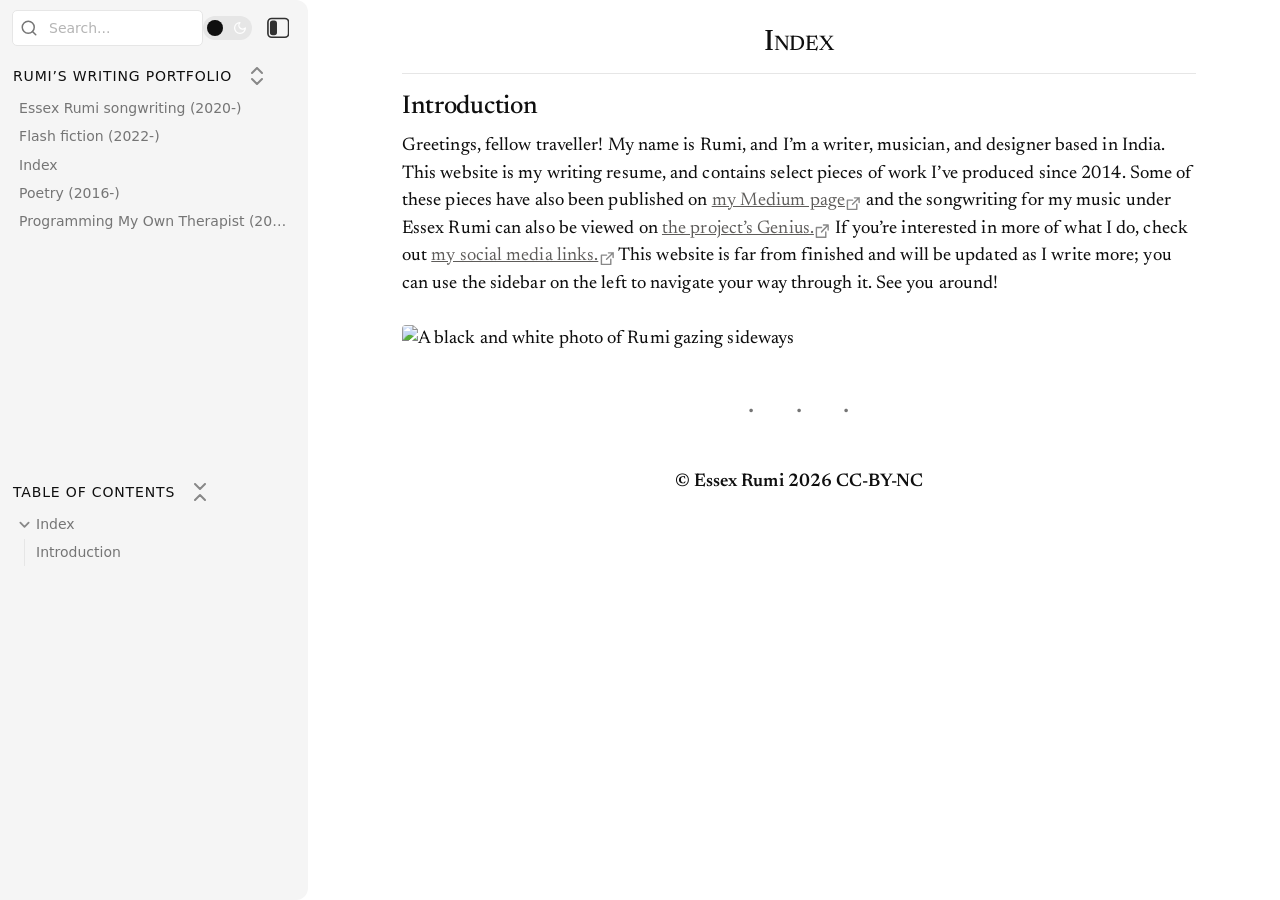
==== commit de0c6790: "Updated poetry page" ====
--- a/writing/index.html
+++ b/writing/index.html
@@ -8,6 +8,6 @@
 <meta property="og:type" content="website">
 <meta property="og:url" content="index.html">
 <meta property="og:image" content="https://i.imgur.com/vzbxaIV.jpeg">
-<meta charset="UTF-8"><meta property="og:site_name" content="Rumi’s Writing Portfolio"><meta name="viewport" content="width=device-width, initial-scale=1.0, user-scalable=yes, minimum-scale=1.0, maximum-scale=5.0"><script async="" id="webpage-script" src="site-lib/scripts/webpage.js" onload="this.onload=null;this.setAttribute(&quot;loaded&quot;, &quot;true&quot;)"></script><link rel="icon" href="site-lib/media/favicon.png"><link rel="preload" href="site-lib/styles/snippets.css" as="style" onload="this.onload=null;this.rel='stylesheet'"><noscript><link rel="stylesheet" href="site-lib/styles/snippets.css"></noscript><link rel="stylesheet" href="site-lib/styles/obsidian.css"><link rel="stylesheet" href="site-lib/styles/theme.css"><link rel="preload" href="site-lib/styles/global-variable-styles.css" as="style" onload="this.onload=null;this.rel='stylesheet'"><noscript><link rel="stylesheet" href="site-lib/styles/global-variable-styles.css"></noscript><link rel="preload" href="site-lib/styles/supported-plugins.css" as="style" onload="this.onload=null;this.rel='stylesheet'"><noscript><link rel="stylesheet" href="site-lib/styles/supported-plugins.css"></noscript><link rel="preload" href="site-lib/styles/main-styles.css" as="style" onload="this.onload=null;this.rel='stylesheet'"><noscript><link rel="stylesheet" href="site-lib/styles/main-styles.css"></noscript><style>body{--line-width:40em;--line-width-adaptive:40em;--file-line-width:40em;--sidebar-width:min(20em, 80vw);--collapse-arrow-size:11px;--tree-vertical-spacing:1.3em;--sidebar-margin:12px}:root{background-color:#202124}.sidebar{height:100%;font-size:14px;z-index:10;min-width:calc(var(--sidebar-width) + var(--divider-width-hover));max-width:calc(var(--sidebar-width) + var(--divider-width-hover));position:relative;overflow:hidden;overflow:clip;transition:min-width ease-in-out,max-width ease-in-out;transition-duration:.2s;contain:size}#left-sidebar{left:0}#right-sidebar{right:0}.sidebar.is-collapsed{min-width:0;max-width:0}.sidebar.floating{position:absolute}.sidebar .leaf-content{height:100%;min-width:calc(var(--sidebar-width) - var(--divider-width-hover));top:0;padding:var(--sidebar-margin);padding-top:4em;line-height:var(--line-height-tight);background-color:var(--background-secondary);transition:background-color,border-right,border-left,box-shadow;transition-duration:var(--color-fade-speed);transition-timing-function:ease-in-out;position:absolute;display:flex;flex-direction:column}.sidebar:not(.is-collapsed) .leaf-content{min-width:calc(max(100%,var(--sidebar-width)) - 3px);max-width:calc(max(100%,var(--sidebar-width)) - 3px)}#left-sidebar-content{left:0;border-top-right-radius:var(--radius-l);border-bottom-right-radius:var(--radius-l)}#right-sidebar-content{right:0;border-top-left-radius:var(--radius-l);border-bottom-left-radius:var(--radius-l)}.sidebar #left-sidebar-content,.sidebar #right-sidebar-content{contain:none!important;container-type:normal!important;animation:none!important}.sidebar:has(.leaf-content:empty):has(.topbar-content:empty){display:none}.sidebar-topbar{height:calc(2.3em + 2 * var(--sidebar-margin));width:var(--sidebar-width);padding:var(--sidebar-margin);z-index:1;position:fixed;display:flex;align-items:center;transition:width ease-in-out;transition-duration:inherit}.sidebar.is-collapsed .sidebar-topbar{width:calc(2.3em + var(--sidebar-margin) * 2)}.sidebar .sidebar-topbar.is-collapsed{width:0}#left-sidebar .sidebar-topbar{left:0;flex-direction:row;border-top-right-radius:var(--radius-l)}#right-sidebar .sidebar-topbar{right:0;flex-direction:row-reverse;border-top-left-radius:var(--radius-l)}#left-sidebar .topbar-content{margin-right:calc(2.3em + var(--sidebar-margin));flex-direction:row}#right-sidebar .topbar-content{margin-left:calc(2.3em + var(--sidebar-margin));flex-direction:row-reverse}.topbar-content{overflow:hidden visible;overflow:clip visible;width:100%;height:100%;display:flex;align-items:center;transition:inherit}.sidebar.is-collapsed .topbar-content{width:0;transition:inherit}.clickable-icon.sidebar-collapse-icon{background-color:transparent;color:var(--icon-color-focused);padding:2px!important;margin:0!important;height:100%!important;width:2.3em!important;margin-inline:0.14em!important;position:absolute}#left-sidebar .clickable-icon.sidebar-collapse-icon{right:var(--sidebar-margin)}#right-sidebar .clickable-icon.sidebar-collapse-icon{transform:scaleX(-1);transform-origin:center;left:var(--sidebar-margin)}.clickable-icon.sidebar-collapse-icon svg.svg-icon{width:80%;height:80%}.sidebar:not(.is-collapsed) .clickable-icon.sidebar-collapse-icon svg.svg-icon .sidebar-toggle-icon-inner{width:24%}.feature-title{margin-left:1px;text-transform:uppercase;letter-spacing:.06em;margin-top:.75em;margin-bottom:.75em}.feature-header{display:flex;align-items:center;padding-top:0;font-size:1em;padding-left:0}body.floating-sidebars .sidebar{position:absolute}body{transition:background-color var(--color-fade-speed) ease-in-out}#navbar:not(:empty){display:flex;align-items:center;justify-content:space-between;padding:.5em 1em;width:100%}#main{display:flex;flex-direction:column;height:100%;width:100%;align-items:stretch;justify-content:center}#main-horizontal{display:flex;flex-direction:row;flex-grow:1;width:100%;align-items:stretch;justify-content:center}#center-content{flex-basis:100%;max-width:100%;width:100%;height:100%;display:flex;flex-direction:column;align-items:center;transition:opacity .2s ease-in-out;contain:inline-size}.hide{opacity:0!important;transition:opacity .2s ease-in-out;pointer-events:none}#center-content>.obsidian-document{padding-left:2em;padding-right:1em;margin-bottom:0;width:100%;width:-webkit-fill-available;width:-moz-available;width:fill-available;transition:background-color var(--color-fade-speed) ease-in-out;border-top-right-radius:var(--window-radius,var(--radius-m));border-top-left-radius:var(--window-radius,var(--radius-m));overflow-x:hidden!important;overflow-y:auto!important;display:flex!important;flex-direction:column!important;align-items:center!important;contain:inline-size}body #center-content>.obsidian-document>.markdown-preview-sizer{padding-bottom:80vh;width:100%;max-width:var(--line-width);flex-basis:var(--line-width);transition:background-color var(--color-fade-speed) ease-in-out;contain:inline-size}#center-content>.obsidian-document>div{width:100%!important;transition:background-color var(--color-fade-speed) ease-in-out;contain:inline-size}#center-content>.obsidian-document:not([data-type=markdown]).embed{display:flex;padding:1em;height:100%;width:100%;align-items:center;justify-content:center}#center-content>.obsidian-document:not([data-type=markdown]).embed>*{max-width:100%;max-height:100%;object-fit:contain}:not(h1,h2,h3,h4,h5,h6,li):has(> :is(.math,table)){overflow-x:auto!important}#center-content>.obsidian-document:not([data-type=markdown]){overflow-x:auto;contain:content;padding:0;margin:0;height:100%}.obsidian-document[data-type=attachment]{display:flex;flex-direction:column;align-items:center;justify-content:center;height:100%;width:100%}.obsidian-document[data-type=attachment]>*{outline:0;border:none;box-shadow:none}.obsidian-document[data-type=attachment] :is(img){max-width:90%;max-height:90%;object-fit:contain}.obsidian-document[data-type=attachment]>:is(audio){width:100%;max-width:min(90%,var(--line-width))}.obsidian-document[data-type=attachment]>:is(embed,iframe,video){width:100%;height:100%;max-width:100%;max-height:100%;object-fit:contain}.canvas-wrapper>:is(.header,.footer){z-index:100;position:absolute;display:flex;justify-content:center;flex-direction:column;width:100%;align-items:center}.scroll-highlight{position:absolute;width:100%;height:100%;pointer-events:none;z-index:1000;background-color:hsla(var(--color-accent-hsl),.25);opacity:0;padding:1em;inset:50%;translate:-50% -50%;border-radius:var(--radius-s)}</style><script defer="">async function loadIncludes(){let e=document.querySelectorAll("link[itemprop='include']");for(const t of e){let e=t.getAttribute("href");try{let o="";if(e.startsWith("https:")||e.startsWith("http:")||"file:"!=window.location.protocol){const n=await fetch(e);if(!n.ok){console.log("Could not include file: "+e),t?.remove();continue}o=await n.text()}else{const t=document.getElementById(btoa(encodeURI(e)));if(t){const e=JSON.parse(decodeURI(atob(t.getAttribute("value")??"")));o=e?.data??""}}let n=document.createRange().createContextualFragment(o);t.before(n),t.remove(),console.log("Included text: "+o),console.log("Included file: "+e)}catch(o){t?.remove(),console.log("Could not include file: "+e,o);continue}}}document.addEventListener("DOMContentLoaded",(()=>{loadIncludes()}));let isFileProtocol="file:"==location.protocol;function waitLoadScripts(e,t){let o=e.map((e=>document.getElementById(e+"-script")));!function e(n){let l=o[n],c=n+1;l?(l&&"true"!=l.getAttribute("loaded")||n<o.length&&e(c),n<o.length&&l.addEventListener("load",(()=>e(c)))):n<o.length?e(c):t()}(0)}</script></head><body class="publish css-settings-manager mod-windows is-hidden-frameless styled-scrollbars show-view-header minimal-default-light minimal-flexoki-dark borders-none colorful-frame links-int-on links-ext-on full-width-media trim-cols h1-l sidebar-tabs-plain-square tab-names-on table-lines tabs-plain-square is-focused"><script defer="">let theme=localStorage.getItem("theme")||(window.matchMedia("(prefers-color-scheme: dark)").matches?"dark":"light");"dark"==theme?(document.body.classList.add("theme-dark"),document.body.classList.remove("theme-light")):(document.body.classList.add("theme-light"),document.body.classList.remove("theme-dark")),window.innerWidth<480?document.body.classList.add("is-phone"):window.innerWidth<768?document.body.classList.add("is-tablet"):window.innerWidth<1024?document.body.classList.add("is-small-screen"):document.body.classList.add("is-large-screen")</script><div id="main"><div id="navbar"></div><div id="main-horizontal"><div id="left-content" class="leaf" style="--sidebar-width: var(--sidebar-width-left);"><div id="left-sidebar" class="sidebar"><div class="sidebar-handle"></div><div class="sidebar-topbar"><div class="topbar-content"><div id="search-container"><div id="search-wrapper"><input enterkeyhint="search" type="search" spellcheck="false" placeholder="Search..."><div aria-label="Clear search" id="search-clear-button"></div></div></div><label class="theme-toggle-container" for="theme-toggle-input" id=""><input class="theme-toggle-input" type="checkbox" id="theme-toggle-input"><div class="toggle-background"></div></label></div><div class="clickable-icon sidebar-collapse-icon"><svg xmlns="http://www.w3.org/2000/svg" width="24" height="24" viewBox="0 0 24 24" fill="none" stroke="currentColor" stroke-width="2" stroke-linecap="round" stroke-linejoin="round" class="svg-icon sidebar-toggle-button-icon"><rect x="1" y="2" width="22" height="20" rx="4"></rect><rect x="4" y="5" width="2" height="14" rx="2" fill="currentColor" class="sidebar-toggle-icon-inner"></rect></svg></div></div><div class="sidebar-content-wrapper"><div id="left-sidebar-content" class="leaf-content"><link itemprop="include" href="site-lib/html/file-tree-content.html"><div id="outline" class=" tree-container"><div class="feature-header"><div class="feature-title">Table Of Contents</div><button class="clickable-icon nav-action-button tree-collapse-all" aria-label="Collapse All"><svg xmlns="http://www.w3.org/2000/svg" width="24" height="24" viewBox="0 0 24 24" fill="none" stroke="currentColor" stroke-width="2" stroke-linecap="round" stroke-linejoin="round"></svg></button></div><div class="tree-item mod-collapsible" data-depth="1"><a class="tree-item-self is-clickable mod-collapsible" href="#Index_0" data-path="#Index_0"><div class="tree-item-icon collapse-icon"><svg xmlns="http://www.w3.org/2000/svg" width="24" height="24" viewBox="0 0 24 24" fill="none" stroke="currentColor" stroke-width="2" stroke-linecap="round" stroke-linejoin="round" class="svg-icon right-triangle"><path d="M3 8L12 17L21 8"></path></svg></div><div class="tree-item-inner heading-link" heading-name="Index">Index</div></a><div class="tree-item-children"><div class="tree-item" data-depth="2"><a class="tree-item-self is-clickable" href="#Introduction_0" data-path="#Introduction_0"><div class="tree-item-inner heading-link" heading-name="Introduction">Introduction</div></a><div class="tree-item-children"></div></div></div></div></div></div></div><script defer="">let ls = document.querySelector("#left-sidebar"); ls.classList.toggle("is-collapsed", window.innerWidth < 768); ls.style.setProperty("--sidebar-width", localStorage.getItem("sidebar-left-width"));</script></div></div><div id="center-content" class="leaf"><div class="obsidian-document markdown-preview-view markdown-rendered node-insert-event is-readable-line-width show-indentation-guide" data-type="markdown"><style id="MJX-CHTML-styles"></style><div class="markdown-preview-sizer markdown-preview-section"><div class="header"><h1 class="page-title heading" id="Index_0">Index</h1><div class="data-bar"></div></div><div class="markdown-preview-pusher" style="width: 1px; height: 0.1px; margin-bottom: 0px;"></div><div class="el-h2"><h2 data-heading="Introduction" dir="auto" class="heading" id="Introduction_0"><span class="heading-collapse-indicator collapse-indicator collapse-icon"><svg xmlns="http://www.w3.org/2000/svg" width="24" height="24" viewBox="0 0 24 24" fill="none" stroke="currentColor" stroke-width="2" stroke-linecap="round" stroke-linejoin="round" class="svg-icon right-triangle"><path d="M3 8L12 17L21 8"></path></svg></span>Introduction</h2></div><div class="el-p"><p dir="auto">Greetings, fellow traveller! My name is Rumi, and I’m a writer, musician, and designer based in India. This website is my writing resume, and contains select pieces of work I’ve produced since 2014. Some of these pieces have also been published on <a data-tooltip-position="top" aria-label="https://essexrumi.medium.com/" rel="noopener nofollow" class="external-link is-unresolved" href="https://essexrumi.medium.com/" target="_self">my Medium page</a> and the songwriting for my music under Essex Rumi can also be viewed on <a data-tooltip-position="top" aria-label="https://genius.com/artists/Essex-rumi" rel="noopener nofollow" class="external-link is-unresolved" href="https://genius.com/artists/Essex-rumi" target="_self">the project’s Genius.</a> If you’re interested in more of what I do, check out <a data-tooltip-position="top" aria-label="https://linktr.ee/essexrumi" rel="noopener nofollow" class="external-link is-unresolved" href="https://linktr.ee/essexrumi" target="_self">my social media links.</a> This website is far from finished and will be updated as I write more. See you around!<br>
+<meta charset="UTF-8"><meta property="og:site_name" content="Rumi’s Writing Portfolio"><meta name="viewport" content="width=device-width, initial-scale=1.0, user-scalable=yes, minimum-scale=1.0, maximum-scale=5.0"><script async="" id="webpage-script" src="site-lib/scripts/webpage.js" onload="this.onload=null;this.setAttribute(&quot;loaded&quot;, &quot;true&quot;)"></script><link rel="icon" href="site-lib/media/favicon.png"><link rel="preload" href="site-lib/styles/snippets.css" as="style" onload="this.onload=null;this.rel='stylesheet'"><noscript><link rel="stylesheet" href="site-lib/styles/snippets.css"></noscript><link rel="stylesheet" href="site-lib/styles/obsidian.css"><link rel="stylesheet" href="site-lib/styles/theme.css"><link rel="preload" href="site-lib/styles/global-variable-styles.css" as="style" onload="this.onload=null;this.rel='stylesheet'"><noscript><link rel="stylesheet" href="site-lib/styles/global-variable-styles.css"></noscript><link rel="preload" href="site-lib/styles/supported-plugins.css" as="style" onload="this.onload=null;this.rel='stylesheet'"><noscript><link rel="stylesheet" href="site-lib/styles/supported-plugins.css"></noscript><link rel="preload" href="site-lib/styles/main-styles.css" as="style" onload="this.onload=null;this.rel='stylesheet'"><noscript><link rel="stylesheet" href="site-lib/styles/main-styles.css"></noscript><style>body{--line-width:40em;--line-width-adaptive:40em;--file-line-width:40em;--sidebar-width:min(20em, 80vw);--collapse-arrow-size:11px;--tree-vertical-spacing:1.3em;--sidebar-margin:12px}:root{background-color:#202124}.sidebar{height:100%;font-size:14px;z-index:10;min-width:calc(var(--sidebar-width) + var(--divider-width-hover));max-width:calc(var(--sidebar-width) + var(--divider-width-hover));position:relative;overflow:hidden;overflow:clip;transition:min-width ease-in-out,max-width ease-in-out;transition-duration:.2s;contain:size}#left-sidebar{left:0}#right-sidebar{right:0}.sidebar.is-collapsed{min-width:0;max-width:0}.sidebar.floating{position:absolute}.sidebar .leaf-content{height:100%;min-width:calc(var(--sidebar-width) - var(--divider-width-hover));top:0;padding:var(--sidebar-margin);padding-top:4em;line-height:var(--line-height-tight);background-color:var(--background-secondary);transition:background-color,border-right,border-left,box-shadow;transition-duration:var(--color-fade-speed);transition-timing-function:ease-in-out;position:absolute;display:flex;flex-direction:column}.sidebar:not(.is-collapsed) .leaf-content{min-width:calc(max(100%,var(--sidebar-width)) - 3px);max-width:calc(max(100%,var(--sidebar-width)) - 3px)}#left-sidebar-content{left:0;border-top-right-radius:var(--radius-l);border-bottom-right-radius:var(--radius-l)}#right-sidebar-content{right:0;border-top-left-radius:var(--radius-l);border-bottom-left-radius:var(--radius-l)}.sidebar #left-sidebar-content,.sidebar #right-sidebar-content{contain:none!important;container-type:normal!important;animation:none!important}.sidebar:has(.leaf-content:empty):has(.topbar-content:empty){display:none}.sidebar-topbar{height:calc(2.3em + 2 * var(--sidebar-margin));width:var(--sidebar-width);padding:var(--sidebar-margin);z-index:1;position:fixed;display:flex;align-items:center;transition:width ease-in-out;transition-duration:inherit}.sidebar.is-collapsed .sidebar-topbar{width:calc(2.3em + var(--sidebar-margin) * 2)}.sidebar .sidebar-topbar.is-collapsed{width:0}#left-sidebar .sidebar-topbar{left:0;flex-direction:row;border-top-right-radius:var(--radius-l)}#right-sidebar .sidebar-topbar{right:0;flex-direction:row-reverse;border-top-left-radius:var(--radius-l)}#left-sidebar .topbar-content{margin-right:calc(2.3em + var(--sidebar-margin));flex-direction:row}#right-sidebar .topbar-content{margin-left:calc(2.3em + var(--sidebar-margin));flex-direction:row-reverse}.topbar-content{overflow:hidden visible;overflow:clip visible;width:100%;height:100%;display:flex;align-items:center;transition:inherit}.sidebar.is-collapsed .topbar-content{width:0;transition:inherit}.clickable-icon.sidebar-collapse-icon{background-color:transparent;color:var(--icon-color-focused);padding:2px!important;margin:0!important;height:100%!important;width:2.3em!important;margin-inline:0.14em!important;position:absolute}#left-sidebar .clickable-icon.sidebar-collapse-icon{right:var(--sidebar-margin)}#right-sidebar .clickable-icon.sidebar-collapse-icon{transform:scaleX(-1);transform-origin:center;left:var(--sidebar-margin)}.clickable-icon.sidebar-collapse-icon svg.svg-icon{width:80%;height:80%}.sidebar:not(.is-collapsed) .clickable-icon.sidebar-collapse-icon svg.svg-icon .sidebar-toggle-icon-inner{width:24%}.feature-title{margin-left:1px;text-transform:uppercase;letter-spacing:.06em;margin-top:.75em;margin-bottom:.75em}.feature-header{display:flex;align-items:center;padding-top:0;font-size:1em;padding-left:0}body.floating-sidebars .sidebar{position:absolute}body{transition:background-color var(--color-fade-speed) ease-in-out}#navbar:not(:empty){display:flex;align-items:center;justify-content:space-between;padding:.5em 1em;width:100%}#main{display:flex;flex-direction:column;height:100%;width:100%;align-items:stretch;justify-content:center}#main-horizontal{display:flex;flex-direction:row;flex-grow:1;width:100%;align-items:stretch;justify-content:center}#center-content{flex-basis:100%;max-width:100%;width:100%;height:100%;display:flex;flex-direction:column;align-items:center;transition:opacity .2s ease-in-out;contain:inline-size}.hide{opacity:0!important;transition:opacity .2s ease-in-out;pointer-events:none}#center-content>.obsidian-document{padding-left:2em;padding-right:1em;margin-bottom:0;width:100%;width:-webkit-fill-available;width:-moz-available;width:fill-available;transition:background-color var(--color-fade-speed) ease-in-out;border-top-right-radius:var(--window-radius,var(--radius-m));border-top-left-radius:var(--window-radius,var(--radius-m));overflow-x:hidden!important;overflow-y:auto!important;display:flex!important;flex-direction:column!important;align-items:center!important;contain:inline-size}body #center-content>.obsidian-document>.markdown-preview-sizer{padding-bottom:80vh;width:100%;max-width:var(--line-width);flex-basis:var(--line-width);transition:background-color var(--color-fade-speed) ease-in-out;contain:inline-size}#center-content>.obsidian-document>div{width:100%!important;transition:background-color var(--color-fade-speed) ease-in-out;contain:inline-size}#center-content>.obsidian-document:not([data-type=markdown]).embed{display:flex;padding:1em;height:100%;width:100%;align-items:center;justify-content:center}#center-content>.obsidian-document:not([data-type=markdown]).embed>*{max-width:100%;max-height:100%;object-fit:contain}:not(h1,h2,h3,h4,h5,h6,li):has(> :is(.math,table)){overflow-x:auto!important}#center-content>.obsidian-document:not([data-type=markdown]){overflow-x:auto;contain:content;padding:0;margin:0;height:100%}.obsidian-document[data-type=attachment]{display:flex;flex-direction:column;align-items:center;justify-content:center;height:100%;width:100%}.obsidian-document[data-type=attachment]>*{outline:0;border:none;box-shadow:none}.obsidian-document[data-type=attachment] :is(img){max-width:90%;max-height:90%;object-fit:contain}.obsidian-document[data-type=attachment]>:is(audio){width:100%;max-width:min(90%,var(--line-width))}.obsidian-document[data-type=attachment]>:is(embed,iframe,video){width:100%;height:100%;max-width:100%;max-height:100%;object-fit:contain}.canvas-wrapper>:is(.header,.footer){z-index:100;position:absolute;display:flex;justify-content:center;flex-direction:column;width:100%;align-items:center}.scroll-highlight{position:absolute;width:100%;height:100%;pointer-events:none;z-index:1000;background-color:hsla(var(--color-accent-hsl),.25);opacity:0;padding:1em;inset:50%;translate:-50% -50%;border-radius:var(--radius-s)}</style><script defer="">async function loadIncludes(){let e=document.querySelectorAll("link[itemprop='include']");for(const t of e){let e=t.getAttribute("href");try{let o="";if(e.startsWith("https:")||e.startsWith("http:")||"file:"!=window.location.protocol){const n=await fetch(e);if(!n.ok){console.log("Could not include file: "+e),t?.remove();continue}o=await n.text()}else{const t=document.getElementById(btoa(encodeURI(e)));if(t){const e=JSON.parse(decodeURI(atob(t.getAttribute("value")??"")));o=e?.data??""}}let n=document.createRange().createContextualFragment(o);t.before(n),t.remove(),console.log("Included text: "+o),console.log("Included file: "+e)}catch(o){t?.remove(),console.log("Could not include file: "+e,o);continue}}}document.addEventListener("DOMContentLoaded",(()=>{loadIncludes()}));let isFileProtocol="file:"==location.protocol;function waitLoadScripts(e,t){let o=e.map((e=>document.getElementById(e+"-script")));!function e(n){let l=o[n],c=n+1;l?(l&&"true"!=l.getAttribute("loaded")||n<o.length&&e(c),n<o.length&&l.addEventListener("load",(()=>e(c)))):n<o.length?e(c):t()}(0)}</script></head><body class="publish css-settings-manager mod-windows is-hidden-frameless styled-scrollbars show-view-header minimal-default-light minimal-flexoki-dark borders-none colorful-frame links-int-on links-ext-on full-width-media trim-cols h1-l sidebar-tabs-plain-square tab-names-on table-lines tabs-plain-square is-focused"><script defer="">let theme=localStorage.getItem("theme")||(window.matchMedia("(prefers-color-scheme: dark)").matches?"dark":"light");"dark"==theme?(document.body.classList.add("theme-dark"),document.body.classList.remove("theme-light")):(document.body.classList.add("theme-light"),document.body.classList.remove("theme-dark")),window.innerWidth<480?document.body.classList.add("is-phone"):window.innerWidth<768?document.body.classList.add("is-tablet"):window.innerWidth<1024?document.body.classList.add("is-small-screen"):document.body.classList.add("is-large-screen")</script><div id="main"><div id="navbar"></div><div id="main-horizontal"><div id="left-content" class="leaf" style="--sidebar-width: var(--sidebar-width-left);"><div id="left-sidebar" class="sidebar"><div class="sidebar-handle"></div><div class="sidebar-topbar"><div class="topbar-content"><div id="search-container"><div id="search-wrapper"><input enterkeyhint="search" type="search" spellcheck="false" placeholder="Search..."><div aria-label="Clear search" id="search-clear-button"></div></div></div><label class="theme-toggle-container" for="theme-toggle-input" id=""><input class="theme-toggle-input" type="checkbox" id="theme-toggle-input"><div class="toggle-background"></div></label></div><div class="clickable-icon sidebar-collapse-icon"><svg xmlns="http://www.w3.org/2000/svg" width="24" height="24" viewBox="0 0 24 24" fill="none" stroke="currentColor" stroke-width="2" stroke-linecap="round" stroke-linejoin="round" class="svg-icon sidebar-toggle-button-icon"><rect x="1" y="2" width="22" height="20" rx="4"></rect><rect x="4" y="5" width="2" height="14" rx="2" fill="currentColor" class="sidebar-toggle-icon-inner"></rect></svg></div></div><div class="sidebar-content-wrapper"><div id="left-sidebar-content" class="leaf-content"><link itemprop="include" href="site-lib/html/file-tree-content.html"><div id="outline" class=" tree-container"><div class="feature-header"><div class="feature-title">Table Of Contents</div><button class="clickable-icon nav-action-button tree-collapse-all" aria-label="Collapse All"><svg xmlns="http://www.w3.org/2000/svg" width="24" height="24" viewBox="0 0 24 24" fill="none" stroke="currentColor" stroke-width="2" stroke-linecap="round" stroke-linejoin="round"></svg></button></div><div class="tree-item mod-collapsible" data-depth="1"><a class="tree-item-self is-clickable mod-collapsible" href="#Index_0" data-path="#Index_0"><div class="tree-item-icon collapse-icon"><svg xmlns="http://www.w3.org/2000/svg" width="24" height="24" viewBox="0 0 24 24" fill="none" stroke="currentColor" stroke-width="2" stroke-linecap="round" stroke-linejoin="round" class="svg-icon right-triangle"><path d="M3 8L12 17L21 8"></path></svg></div><div class="tree-item-inner heading-link" heading-name="Index">Index</div></a><div class="tree-item-children"><div class="tree-item" data-depth="2"><a class="tree-item-self is-clickable" href="#Introduction_0" data-path="#Introduction_0"><div class="tree-item-inner heading-link" heading-name="Introduction">Introduction</div></a><div class="tree-item-children"></div></div></div></div></div></div></div><script defer="">let ls = document.querySelector("#left-sidebar"); ls.classList.toggle("is-collapsed", window.innerWidth < 768); ls.style.setProperty("--sidebar-width", localStorage.getItem("sidebar-left-width"));</script></div></div><div id="center-content" class="leaf"><div class="obsidian-document markdown-preview-view markdown-rendered node-insert-event is-readable-line-width show-indentation-guide" data-type="markdown"><style id="MJX-CHTML-styles"></style><div class="markdown-preview-sizer markdown-preview-section"><div class="header"><h1 class="page-title heading" id="Index_0">Index</h1><div class="data-bar"></div></div><div class="markdown-preview-pusher" style="width: 1px; height: 0.1px; margin-bottom: 0px;"></div><div class="el-h2"><h2 data-heading="Introduction" dir="auto" class="heading" id="Introduction_0"><span class="heading-collapse-indicator collapse-indicator collapse-icon"><svg xmlns="http://www.w3.org/2000/svg" width="24" height="24" viewBox="0 0 24 24" fill="none" stroke="currentColor" stroke-width="2" stroke-linecap="round" stroke-linejoin="round" class="svg-icon right-triangle"><path d="M3 8L12 17L21 8"></path></svg></span>Introduction</h2></div><div class="el-p"><p dir="auto">Greetings, fellow traveller! My name is Rumi, and I’m a writer, musician, and designer based in India. This website is my writing resume, and contains select pieces of work I’ve produced since 2014. Some of these pieces have also been published on <a data-tooltip-position="top" aria-label="https://essexrumi.medium.com/" rel="noopener nofollow" class="external-link is-unresolved" href="https://essexrumi.medium.com/" target="_self">my Medium page</a> and the songwriting for my music under Essex Rumi can also be viewed on <a data-tooltip-position="top" aria-label="https://genius.com/artists/Essex-rumi" rel="noopener nofollow" class="external-link is-unresolved" href="https://genius.com/artists/Essex-rumi" target="_self">the project’s Genius.</a> If you’re interested in more of what I do, check out <a data-tooltip-position="top" aria-label="https://linktr.ee/essexrumi" rel="noopener nofollow" class="external-link is-unresolved" href="https://linktr.ee/essexrumi" target="_self">my social media links.</a> This website is far from finished and will be updated as I write more; you can use the sidebar on the left to navigate your way through it. See you around!<br>
 <br>
 <img alt="A black and white photo of Rumi gazing sideways" src="https://i.imgur.com/vzbxaIV.jpeg" referrerpolicy="no-referrer" target="_self" class="is-unresolved"></p></div><div class="el-hr"><hr></div><div class="el-p"><p dir="auto"><b> </b></p><center><b> © Essex Rumi 2026 CC-BY-NC </b></center><b> </b><p dir="auto"></p></div><div class="footer"><div class="data-bar"></div></div></div></div></div><div id="right-content" class="leaf" style="--sidebar-width: var(--sidebar-width-right);"><div id="right-sidebar" class="sidebar"><div class="sidebar-handle"></div><div class="sidebar-topbar"><div class="topbar-content"></div><div class="clickable-icon sidebar-collapse-icon"><svg xmlns="http://www.w3.org/2000/svg" width="24" height="24" viewBox="0 0 24 24" fill="none" stroke="currentColor" stroke-width="2" stroke-linecap="round" stroke-linejoin="round" class="svg-icon sidebar-toggle-button-icon"><rect x="1" y="2" width="22" height="20" rx="4"></rect><rect x="4" y="5" width="2" height="14" rx="2" fill="currentColor" class="sidebar-toggle-icon-inner"></rect></svg></div></div><div class="sidebar-content-wrapper"><div id="right-sidebar-content" class="leaf-content"></div></div><script defer="">let rs = document.querySelector("#right-sidebar"); rs.classList.toggle("is-collapsed", window.innerWidth < 768); rs.style.setProperty("--sidebar-width", localStorage.getItem("sidebar-right-width"));</script></div></div></div></div></body></html>
--- a/writing/site-lib/styles/global-variable-styles.css
+++ b/writing/site-lib/styles/global-variable-styles.css
@@ -1 +1 @@
-:root body{--line-width:min(51em, calc(100vw - 2em));--line-width-adaptive:min(51em, calc(100vw - 2em));--file-line-width:min(51em, calc(100vw - 2em));--sidebar-width-right:min(25em, 80vw);--sidebar-width-left:min(25em, 80vw)}body{--zoom-factor:1!important;--accent-h:30!important;--accent-s:2%!important;--accent-l:36%!important;--font-interface-override:'Adwaita Sans Text'!important;--font-text-size:19px!important;--indent-size:4!important;--cmdr-spacing:4px!important;--at-button-height:52px!important;--at-button-width:52px!important;--at-row-count:1!important;--at-spacing:0px!important;--at-offset:8px}+:root body{--line-width:min(51em, calc(100vw - 2em));--line-width-adaptive:min(51em, calc(100vw - 2em));--file-line-width:min(51em, calc(100vw - 2em));--sidebar-width-right:min(22em, 80vw);--sidebar-width-left:min(22em, 80vw)}body{--zoom-factor:1!important;--accent-h:30!important;--accent-s:2%!important;--accent-l:36%!important;--font-interface-override:'Adwaita Sans Text'!important;--font-text-size:1.15rem!important;--indent-size:4!important;--cmdr-spacing:4px!important;--at-button-height:52px!important;--at-button-width:52px!important;--at-row-count:1!important;--at-spacing:0px!important;--at-offset:8px}
--- a/writing/site-lib/styles/global-variable-styles.css
+++ b/writing/site-lib/styles/global-variable-styles.css
@@ -1 +1 @@
-:root body{--line-width:min(51em, calc(100vw - 2em));--line-width-adaptive:min(51em, calc(100vw - 2em));--file-line-width:min(51em, calc(100vw - 2em));--sidebar-width-right:min(25em, 80vw);--sidebar-width-left:min(25em, 80vw)}body{--zoom-factor:1!important;--accent-h:30!important;--accent-s:2%!important;--accent-l:36%!important;--font-interface-override:'Adwaita Sans Text'!important;--font-text-size:19px!important;--indent-size:4!important;--cmdr-spacing:4px!important;--at-button-height:52px!important;--at-button-width:52px!important;--at-row-count:1!important;--at-spacing:0px!important;--at-offset:8px}+:root body{--line-width:min(51em, calc(100vw - 2em));--line-width-adaptive:min(51em, calc(100vw - 2em));--file-line-width:min(51em, calc(100vw - 2em));--sidebar-width-right:min(22em, 80vw);--sidebar-width-left:min(22em, 80vw)}body{--zoom-factor:1!important;--accent-h:30!important;--accent-s:2%!important;--accent-l:36%!important;--font-interface-override:'Adwaita Sans Text'!important;--font-text-size:1.15rem!important;--indent-size:4!important;--cmdr-spacing:4px!important;--at-button-height:52px!important;--at-button-width:52px!important;--at-row-count:1!important;--at-spacing:0px!important;--at-offset:8px}
